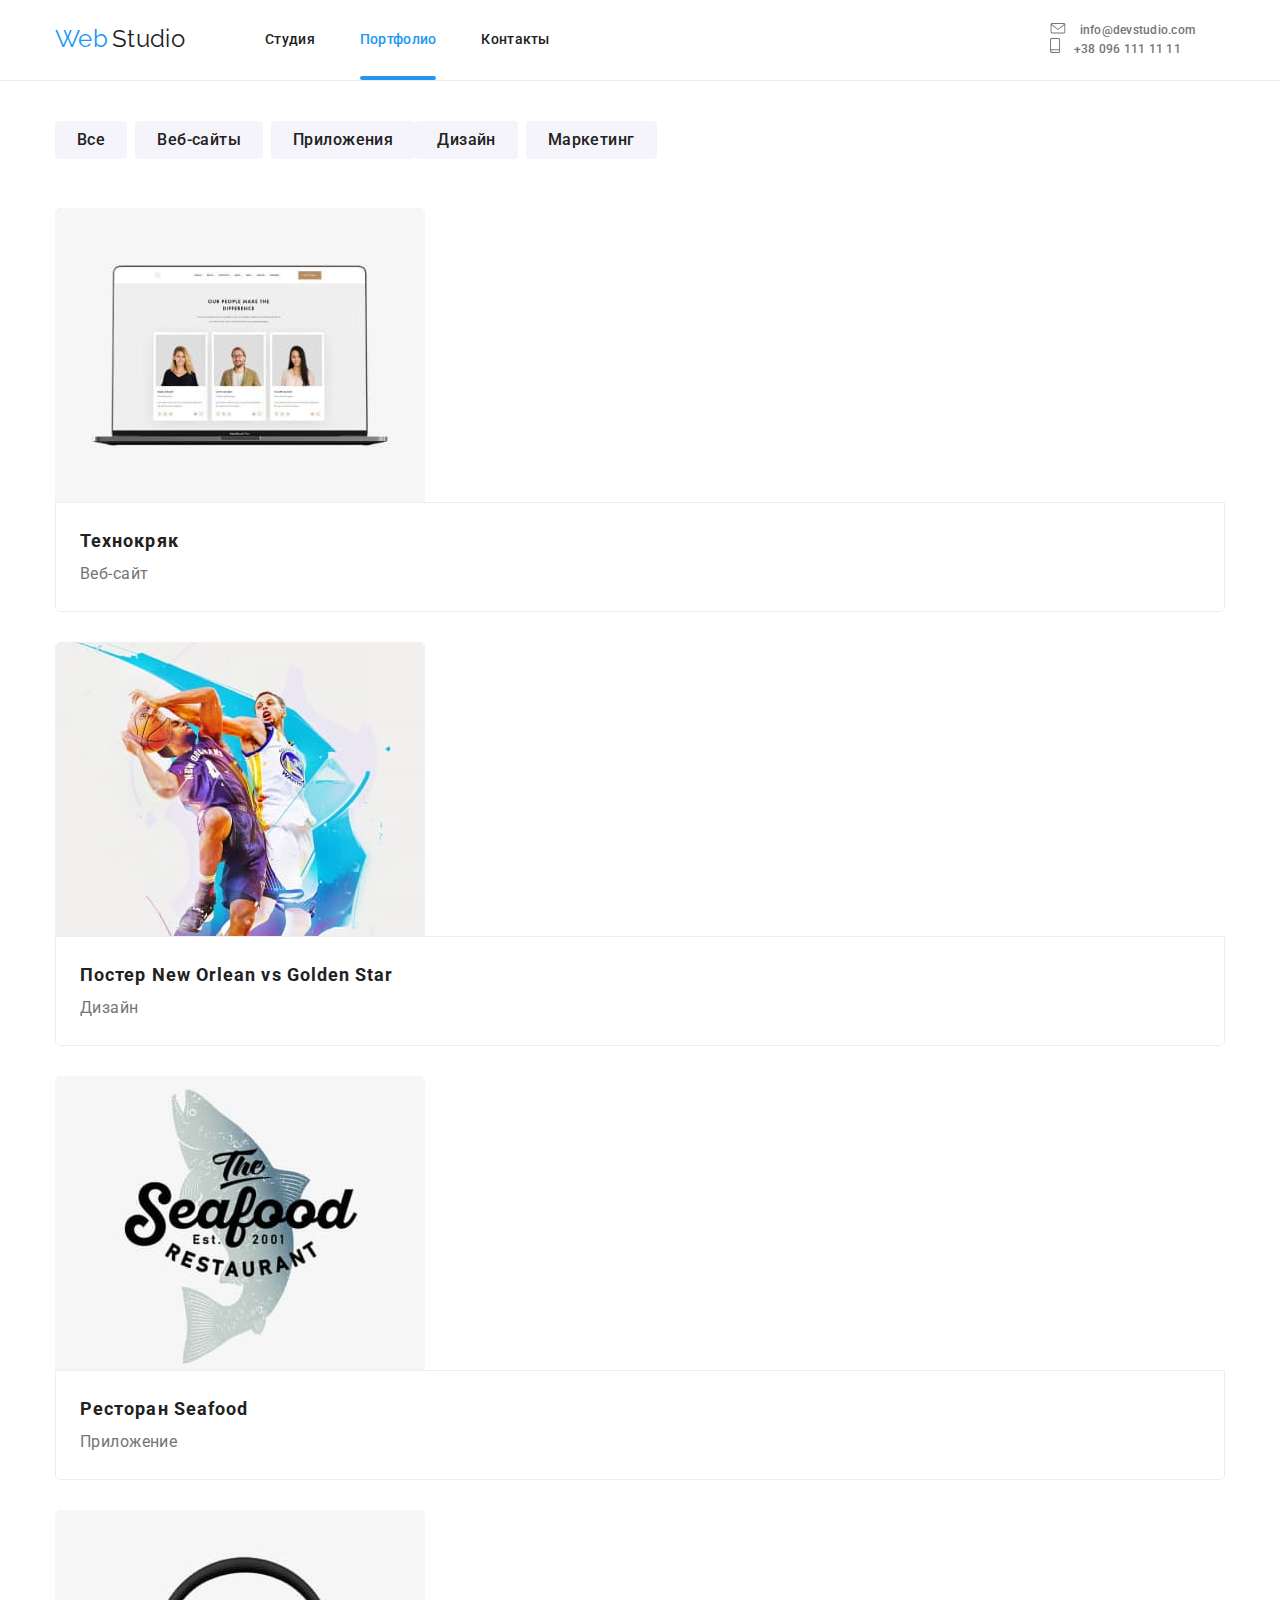
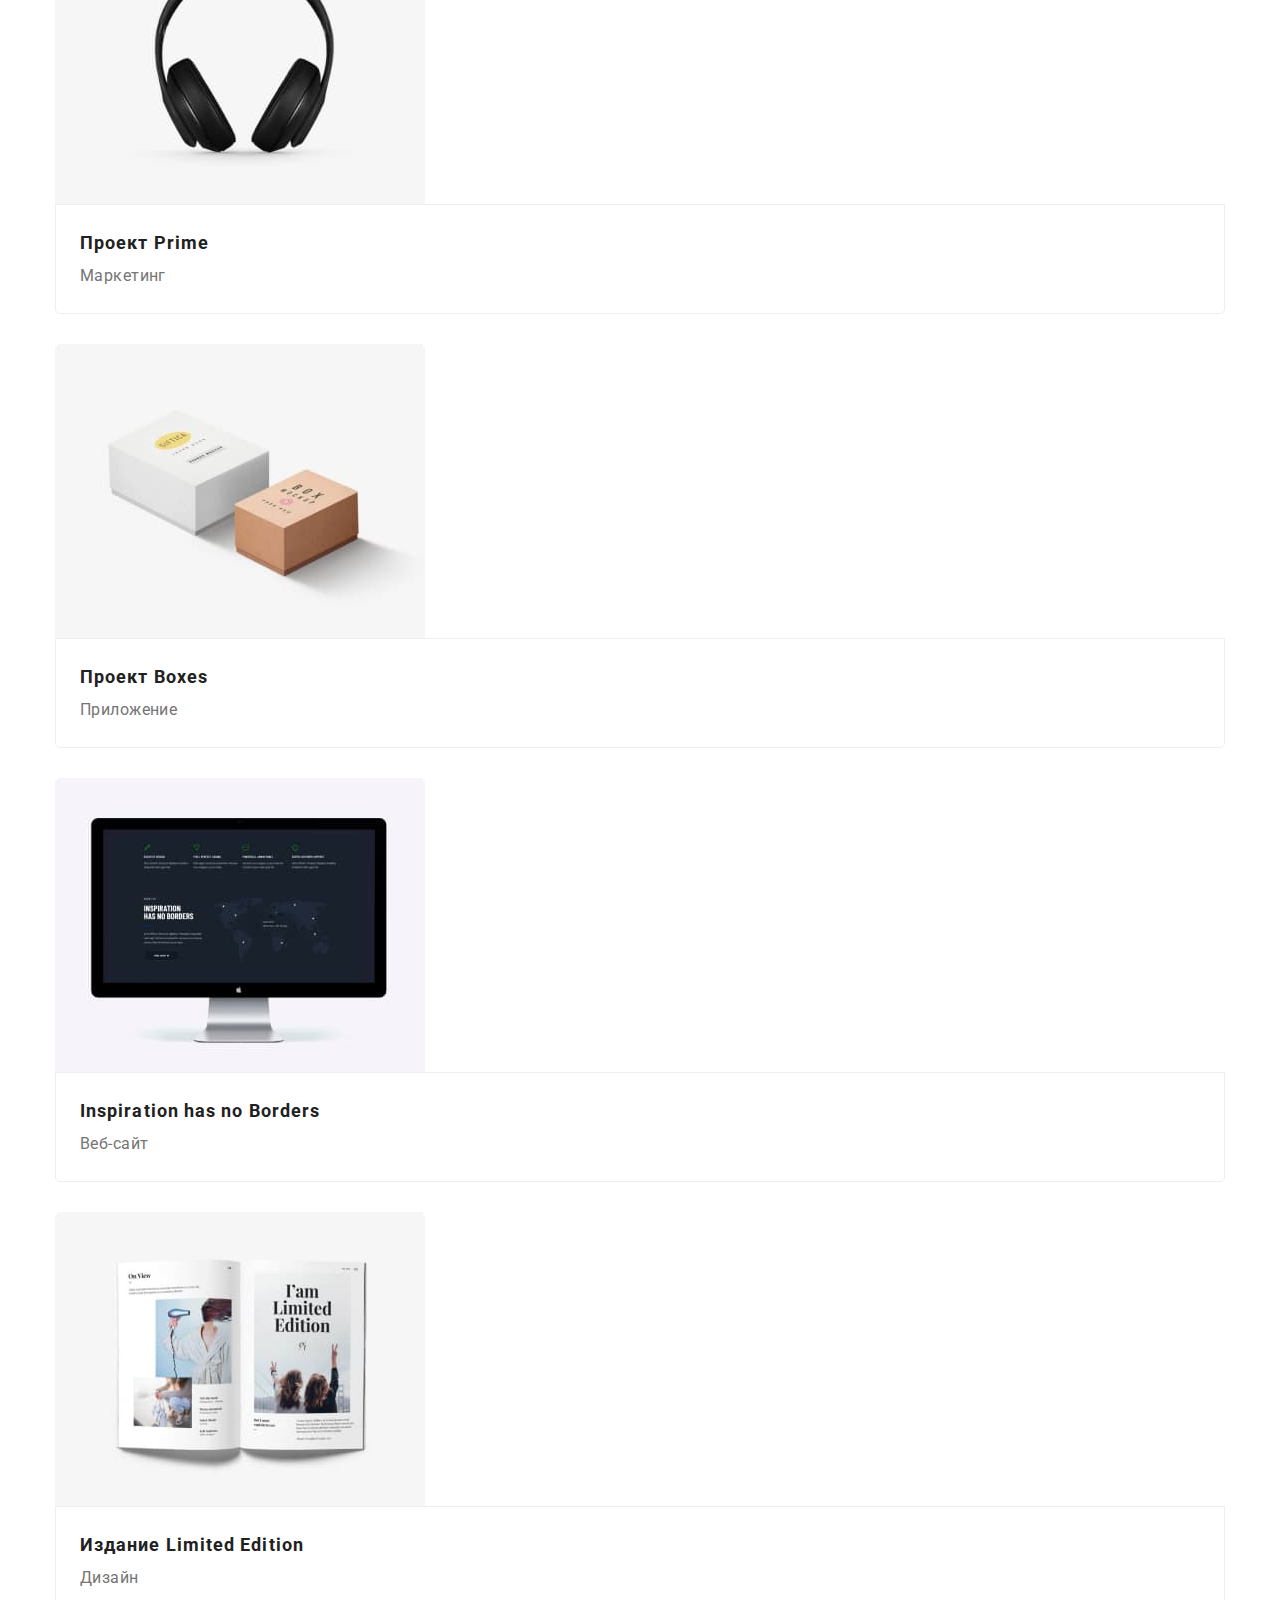
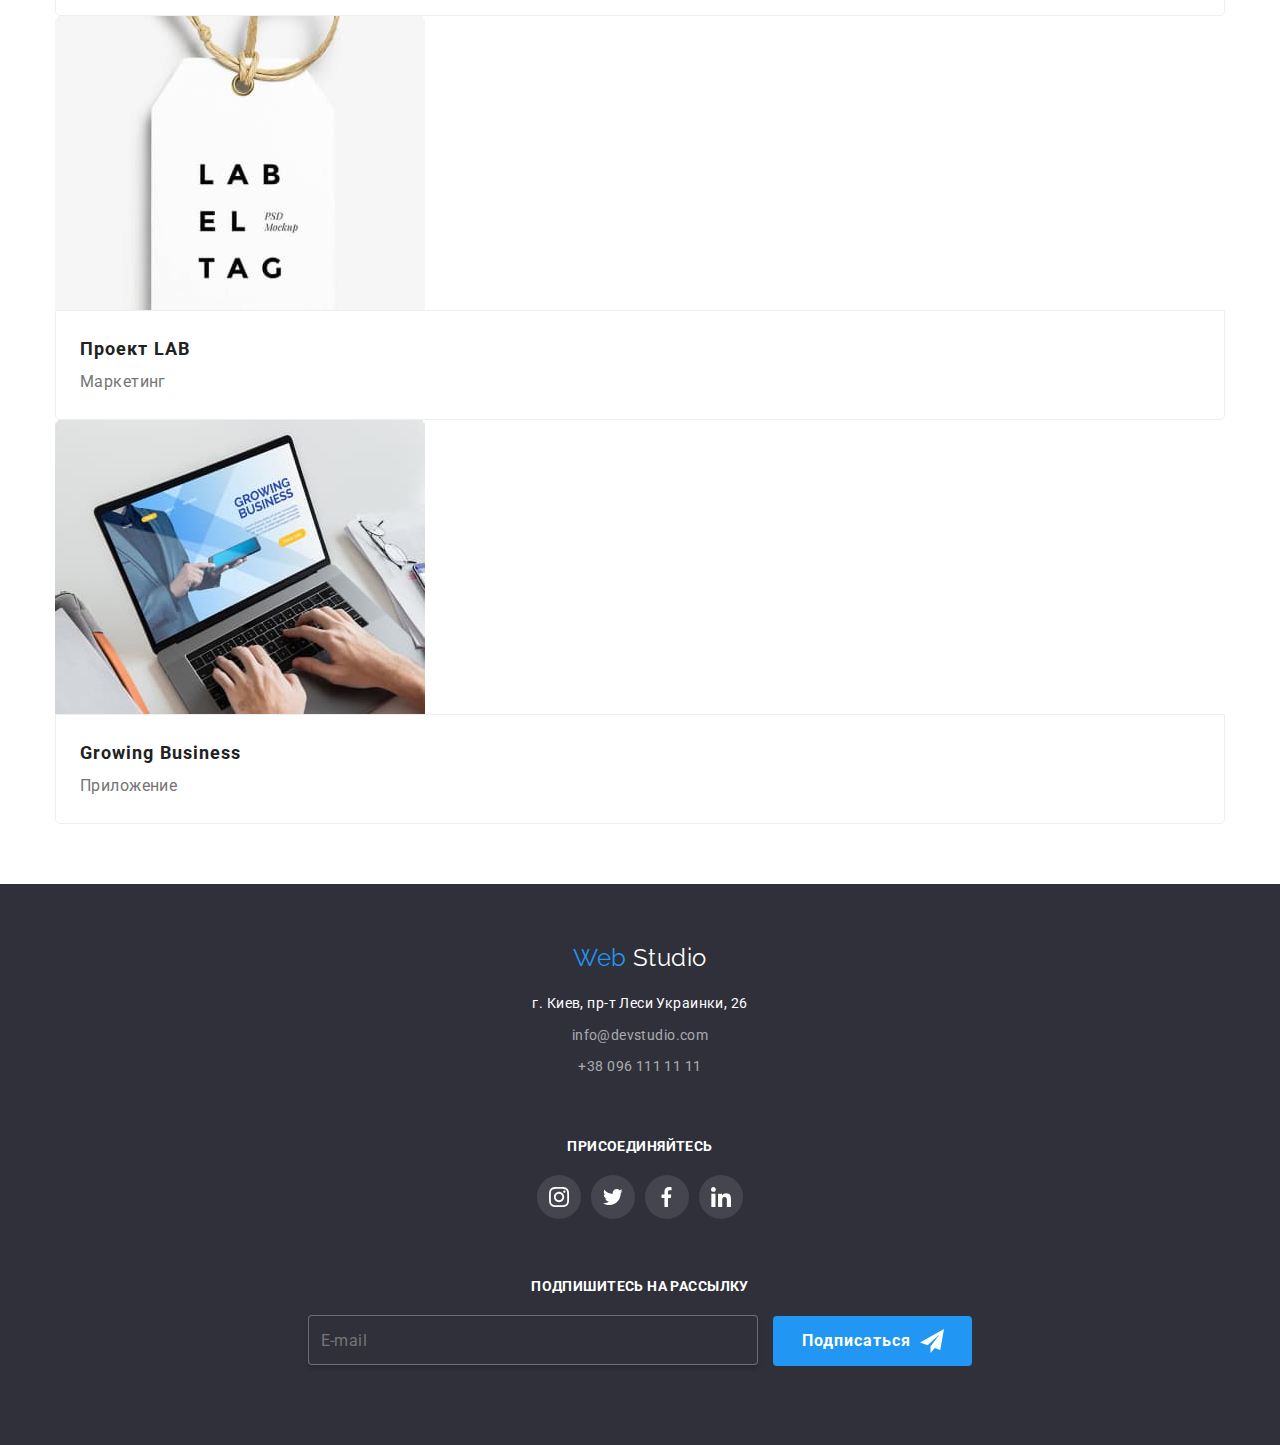
==== portfolio.html @ 990e8303 "стилізує mobile first" ====
<!DOCTYPE html>
<html lang="en">
  <head>
    <meta charset="UTF-8" />
    <meta name="viewport" content="width=device-width, initial-scale=1.0" />
    <title>portfolio</title>
    <link
      href="https://fonts.googleapis.com/css2?family=Raleway:wght@700&family=Roboto:wght@400;500;700;900&display=swap"
      rel="stylesheet"
    />
    <link
      rel="stylesheet"
      href="https://cdnjs.cloudflare.com/ajax/libs/modern-normalize/0.6.0/modern-normalize.min.css"
    />

    <link rel="stylesheet" href="./css/main.min.css" />
  </head>
  <body>
    <!-- шапка  -->
    <header>
      <div class="container header">
        <nav class="main-nav">
          <a href="./index.html" class="link">
            <span class="logo-web links">Web</span>&#160;<span
              class="logo-studio links"
              >Studio</span
            >
          </a>

          <ul class="nav">
            <li class="nav-item">
              <a href="./index.html" class="link">Студия</a>
            </li>
            <li class="nav-item">
              <a href="./portfolio.html" class="link current">Портфолио</a>
            </li>
            <li class="nav-item"><a href="" class="link">Контакты</a></li>
          </ul>
        </nav>

        <ul class="contacts">
          <li>
            <a href="mailto:info@devstudio.com" class="link mail">
              <svg class="icon" width="16" height="11">
                <use href="./img/sprite.svg#mail-icon"></use>
              </svg>
              info@devstudio.com
            </a>
          </li>
          <li>
            <a href="tell:380961111111" class="link tell">
              <svg class="icon" width="10" height="15">
                <use href="./img/sprite.svg#tell-icon"></use>
              </svg>
              +38 096 111 11 11
            </a>
          </li>
        </ul>
      </div>
    </header>
    <main>
      <section class="portfolio">
        <div class="container">
          <!-- ссылки на разделы -->

          <ul class="filter">
            <li class="filter-item"><button type="button">Все</button></li>
            <li class="filter-item">
              <button type="button">Веб-сайты</button>
            </li>
            <li class="filter-item">
              <button type="button">Приложения</button>
            </li>
            <li class="filter-item"><button type="button">Дизайн</button></li>
            <li class="filter-item">
              <button type="button">Маркетинг</button>
            </li>
          </ul>

          <!-- примеры работ по разделам -->

          <h1 class="visually-hidden">примеры</h1>
          <ul class="example">
            <li class="example-items">
              <a href="" class="link">
                <div class="img-box">
                  <img
                    src="./img/portfolio/technokrak.jpg"
                    alt="постер примера сайта"
                    width="370"
                  />
                  <div class="example-overlay">
                    <p class="example-text">
                      Технокряк это современная площадка распространения
                      коронавируса. Компании используют эту платформу для
                      цифрового шпионажа и атак на защищённые сервера
                      конкурентов.
                    </p>
                  </div>
                </div>

                <div class="card-content">
                  <h2 class="example-title">Технокряк</h2>
                  <p class="paragraf">Веб-сайт</p>
                </div>
              </a>
            </li>
            <li class="example-items">
              <a href="" class="link">
                <div class="img-box">
                  <img
                    src="./img/portfolio/n-orlean.jpg"
                    alt="постер примера дизайна"
                    width="370"
                  />
                  <div class="example-overlay">
                    <p class="example-text">
                      Технокряк это современная площадка распространения
                      коронавируса. Компании используют эту платформу для
                      цифрового шпионажа и атак на защищённые сервера
                      конкурентов.
                    </p>
                  </div>
                </div>
                <div class="card-content">
                  <h2 class="example-title">
                    Постер New Orlean vs Golden Star
                  </h2>
                  <p class="paragraf">Дизайн</p>
                </div>
              </a>
            </li>
            <li class="example-items">
              <a href="" class="link">
                <div class="img-box">
                  <img
                    src="./img/portfolio/seafood-restr.jpg"
                    alt="постер примера приложения"
                    width="370"
                  />
                  <div class="example-overlay">
                    <p class="example-text">
                      Технокряк это современная площадка распространения
                      коронавируса. Компании используют эту платформу для
                      цифрового шпионажа и атак на защищённые сервера
                      конкурентов.
                    </p>
                  </div>
                </div>
                <div class="card-content">
                  <h2 class="example-title">Ресторан Seafood</h2>
                  <p class="paragraf">Приложение</p>
                </div>
              </a>
            </li>
            <li class="example-items">
              <a href="" class="link">
                <div class="img-box">
                  <img
                    src="./img/portfolio/prime-proj.jpg"
                    alt="постер примера маркетинга"
                    width="370"
                  />
                  <div class="example-overlay">
                    <p class="example-text">
                      Технокряк это современная площадка распространения
                      коронавируса. Компании используют эту платформу для
                      цифрового шпионажа и атак на защищённые сервера
                      конкурентов.
                    </p>
                  </div>
                </div>
                <div class="card-content">
                  <h2 class="example-title">Проект Prime</h2>
                  <p class="paragraf">Маркетинг</p>
                </div>
              </a>
            </li>
            <li class="example-items">
              <a href="" class="link">
                <div class="img-box">
                  <img
                    src="./img/portfolio/boxes-proj.jpg"
                    alt="постер примера приложения"
                    width="370"
                  />
                  <div class="example-overlay">
                    <p class="example-text">
                      Технокряк это современная площадка распространения
                      коронавируса. Компании используют эту платформу для
                      цифрового шпионажа и атак на защищённые сервера
                      конкурентов.
                    </p>
                  </div>
                </div>
                <div class="card-content">
                  <h2 class="example-title">Проект Boxes</h2>
                  <p class="paragraf">Приложение</p>
                </div>
              </a>
            </li>
            <li class="example-items">
              <a href="" class="link">
                <div class="img-box">
                  <img
                    src="./img/portfolio/inspiration.jpg"
                    alt="постер примера веб-сайта"
                    width="370"
                  />
                  <div class="example-overlay">
                    <p class="example-text">
                      Технокряк это современная площадка распространения
                      коронавируса. Компании используют эту платформу для
                      цифрового шпионажа и атак на защищённые сервера
                      конкурентов.
                    </p>
                  </div>
                </div>
                <div class="card-content">
                  <h2 class="example-title">Inspiration has no Borders</h2>
                  <p class="paragraf">Веб-сайт</p>
                </div>
              </a>
            </li>
            <li class="example-items">
              <a href="" class="link">
                <div class="img-box">
                  <img
                    src="./img/portfolio/limited-edition.jpg"
                    alt="постер примера дизайна"
                    width="370"
                  />
                  <div class="example-overlay">
                    <p class="example-text">
                      Технокряк это современная площадка распространения
                      коронавируса. Компании используют эту платформу для
                      цифрового шпионажа и атак на защищённые сервера
                      конкурентов.
                    </p>
                  </div>
                </div>
                <div class="card-content">
                  <h2 class="example-title">Издание Limited Edition</h2>
                  <p class="paragraf">Дизайн</p>
                </div>
              </a>
            </li>
            <li class="example-items">
              <a href="" class="link">
                <div class="img-box">
                  <img
                    src="./img/portfolio/lab-proj.jpg"
                    alt="постер примера маркетинга"
                    width="370"
                  />
                  <div class="example-overlay">
                    <p class="example-text">
                      Технокряк это современная площадка распространения
                      коронавируса. Компании используют эту платформу для
                      цифрового шпионажа и атак на защищённые сервера
                      конкурентов.
                    </p>
                  </div>
                </div>
                <div class="card-content">
                  <h2 class="example-title">Проект LAB</h2>
                  <p class="paragraf">Маркетинг</p>
                </div>
              </a>
            </li>
            <li class="example-items">
              <a href="" class="link">
                <div class="img-box">
                  <img
                    src="./img/portfolio/growing-business.jpg"
                    alt="постер примера приложения"
                    width="370"
                  />
                  <div class="example-overlay">
                    <p class="example-text">
                      Технокряк это современная площадка распространения
                      коронавируса. Компании используют эту платформу для
                      цифрового шпионажа и атак на защищённые сервера
                      конкурентов.
                    </p>
                  </div>
                </div>
                <div class="card-content">
                  <h2 class="example-title">Growing Business</h2>
                  <p class="paragraf">Приложение</p>
                </div>
              </a>
            </li>
          </ul>
        </div>
      </section>
    </main>
    <footer>
      <div class="container">
        <div class="footer-box">
          <div class="footer-contacts">
            <a href="./index.html" class="logo-link">
              <span class="logo-web">Web</span>&#160;<span class="logo-studio"
                >Studio</span
              >
            </a>
            <ul>
              <li class="link-item">
                <a
                  href="https://www.google.com/maps/place/%D0%B1%D1%83%D0%BB.+%D0%9B%D0%B5%D1%81%D0%B8+%D0%A3%D0%BA%D1%80%D0%B0%D0%B8%D0%BD%D0%BA%D0%B8,+26,+%D0%9A%D0%B8%D0%B5%D0%B2,+02000/@50.4269938,30.539431,3a,90y,237.72h,97.14t/data=!3m6!1e1!3m4!1sD-pTT85VMTMNwB7MYqKkrQ!2e0!7i13312!8i6656!4m5!3m4!1s0x40d4cf0e033ecbe9:0x57a4dffefec77da0!8m2!3d50.4265807!4d30.5383858"
                  class="link"
                  >г. Киев, пр-т Леси Украинки, 26</a
                >
              </li>
              <li>
                <a href="mailto:info@devstudio.com" class="link"
                  >info@devstudio.com</a
                >
              </li>
              <li>
                <a href="tell:380961111111" class="link">+38 096 111 11 11</a>
              </li>
            </ul>
          </div>

          <div class="join">
            <b class="join-header">присоединяйтесь</b>
            <ul class="join-networks">
              <li>
                <a href="" aria-label="ссылка на instagram" class="link-socio">
                  <svg class="icon" width="20" height="20">
                    <use href="./img/sprite.svg#instagram-icon"></use>
                    <title>иконка инстаграм</title>
                  </svg>
                </a>
              </li>
              <li>
                <a href="" aria-label="ссылка на twitter" class="link-socio">
                  <svg class="icon" width="20" height="20">
                    <use href="./img/sprite.svg#twitter-icon"></use>
                    <title>иконка твиттер</title>
                  </svg>
                </a>
              </li>
              <li>
                <a href="" aria-label="ссылка на facebook" class="link-socio">
                  <svg class="icon" width="20" height="20">
                    <use href="./img/sprite.svg#facebook-icon"></use>
                    <title>иконка фейсбук</title>
                  </svg>
                </a>
              </li>
              <li>
                <a href="" aria-label="ссылка на linkedin" class="link-socio">
                  <svg class="icon" width="20" height="20">
                    <use href="./img/sprite.svg#linkedin-icon"></use>
                    <title>иконка линкедин</title>
                  </svg>
                </a>
              </li>
            </ul>
          </div>

          <div class="join-form">
            <b class="join-header">подпишитесь на рассылку</b>
            <form action="" name="user" method="POST">
              <input
                type="text"
                name=""
                placeholder="E-mail"
                class="mail-field"
              />
              <button class="submit">Подписаться</button>
            </form>
          </div>
        </div>
        <!-- <p class="copyright">2020 | Developed by GoIT Students</p> -->
      </div>
    </footer>
  </body>
</html>
---- css/main.min.css ----
html{-webkit-box-sizing:border-box;box-sizing:border-box}*,*::before,*::after{-webkit-box-sizing:inherit;box-sizing:inherit}ul{list-style:none;padding:0;margin:0}h1,h2,h3,h4,h5,h6{margin:0}p{margin:0}img{display:block}a{text-decoration:none}.visually-hidden{position:absolute;width:1px;height:1px;margin:-1px;border:0;padding:0;clip:rect(0 0 0 0);overflow:hidden}body{background-color:#fff;color:#757575;font-family:Roboto,sans-serif;letter-spacing:.03em;font-size:14px;line-height:1.7}.advantages,.activity,.team,.clients{padding-bottom:60px;padding-top:60px}.container{padding-left:15px;padding-right:15px;margin-left:auto;margin-right:auto}@media screen and (min-width: 480px){.container{width:480px}}@media screen and (min-width: 768px){.container{width:768px}}@media screen and (min-width: 1200px){.container{width:1200px}}@media screen and (min-width: 768px){.header{display:-webkit-box;display:-ms-flexbox;display:flex;-webkit-box-align:center;-ms-flex-align:center;align-items:center}}header{border-bottom:1px solid #ececec}header>.container{margin-bottom:0px;padding-top:0px;padding-bottom:0px}.section .section-titles{margin-bottom:30px;color:#212121;font-weight:700;font-size:28px;line-height:1.17;text-align:center}.section .activity-title{color:#fff;font-weight:700;font-size:14px;line-height:1.14;text-transform:uppercase;text-align:center}.advantages{border-bottom:1px solid #eee}.advantages .advantage-titles{margin-bottom:10px;color:#212121;font-weight:700;font-size:14px;line-height:1.14;text-transform:uppercase;text-align:center}footer{padding-top:60px;padding-bottom:60px;background-color:#2f303a}.link .links{font-family:Raleway,sans-serif;font-size:26px;line-height:1.2}@media screen and (min-width: 768px){.link .links{font-size:24px}}.logo-web{color:#2196f3}.logo-studio{color:#212121}.footer-contacts .logo-link{display:block;margin-bottom:20px;font-family:Raleway,sans-serif;font-size:24px;line-height:1.18}.footer-contacts .logo-studio{color:#fff}@media screen and (min-width: 768px){.main-nav{display:-webkit-box;display:-ms-flexbox;display:flex;-webkit-box-align:center;-ms-flex-align:center;align-items:center}}.main-nav .link{display:block}.main-nav>.link{margin-right:80px}.nav{font-weight:500;font-size:14px;line-height:1.14;letter-spacing:0.02em}@media screen and (min-width: 768px){.nav{display:-webkit-box;display:-ms-flexbox;display:flex}}.nav-item:not(:last-child){margin-right:45px}.nav .link{display:block;padding-top:32px;padding-bottom:32px;color:#212121;-webkit-transition:color 250ms cubic-bezier(0.4, 0, 0.2, 1);transition:color 250ms cubic-bezier(0.4, 0, 0.2, 1)}.nav .link:hover,.nav .link:focus{color:#2196f3}.nav .current{color:#2196f3;position:relative}.nav .current::after{content:'';display:inline-block;position:absolute;bottom:0;left:0;width:100%;height:4px;background-color:#2196f3;border-radius:2px}.nav .current.main::after{bottom:-1px}.contacts{margin-left:auto;font-weight:500;font-size:14px;line-height:1.14;letter-spacing:0.02em}.contacts>li:not(:last-child){margin-right:30px}@media screen and (min-width: 768px){.contacts{font-size:12px}}.contacts .link{color:#757575;-webkit-transition:color 250ms cubic-bezier(0.4, 0, 0.2, 1);transition:color 250ms cubic-bezier(0.4, 0, 0.2, 1)}.contacts .link:hover,.contacts .link:focus{color:#2196f3}.contacts .icon{margin-right:10px;fill:currentColor;-webkit-transition:fill 250ms cubic-bezier(0.4, 0, 0.2, 1);transition:fill 250ms cubic-bezier(0.4, 0, 0.2, 1)}.contacts .icon:hover,.contacts .icon:focus{fill:#2196f3}.hero{height:400px;max-width:1600px;margin-left:auto;margin-right:auto;background-color:rgba(47,48,58,0.8);background-image:-webkit-gradient(linear, left top, left bottom, from(rgba(47,48,58,0.8)), to(rgba(47,48,58,0.8))),url(../img/hero-img.jpg);background-image:linear-gradient(rgba(47,48,58,0.8), rgba(47,48,58,0.8)),url(../img/hero-img.jpg);background-position:center;text-align:center}.hero-box{padding:118px 60px}.hero-title{margin-top:0px;margin-bottom:30px;margin-left:auto;margin-right:auto;color:#fff;font-weight:900;font-size:26px;line-height:1.6;letter-spacing:0.06em;text-transform:uppercase}.hero-button{display:inline-block;border:none;border-radius:4px;padding:10px 32px;min-width:200px;color:#fff;background-color:#2196f3;text-decoration:none;-webkit-box-shadow:0px 4px 4px rgba(0,0,0,0.15);box-shadow:0px 4px 4px rgba(0,0,0,0.15);font-weight:700;font-size:16px;line-height:1.9;letter-spacing:0.06em}.hero-button:focus{outline:none}.backdrop{position:fixed;z-index:1;top:0;left:0;width:100%;height:100%;background-color:rgba(0,0,0,0.2)}.backdrop.is-hidden{opacity:0;pointer-events:none}.modal{position:absolute;top:50%;left:50%;-webkit-transform:translate(-50%, -50%);transform:translate(-50%, -50%);padding:40px;max-width:460px;min-height:609px;background-color:#fff;-webkit-box-shadow:0px 2px 1px rgba(0,0,0,0.2),0px 1px 1px rgba(0,0,0,0.14),0px 1px 3px rgba(0,0,0,0.12);box-shadow:0px 2px 1px rgba(0,0,0,0.2),0px 1px 1px rgba(0,0,0,0.14),0px 1px 3px rgba(0,0,0,0.12);border-radius:4px}.modal-title{display:inline-block;margin-bottom:30px;font-weight:700;font-size:20px;line-height:1.15;text-align:center;color:#212121}.modal-close-btn{position:absolute;top:8px;right:8px;width:30px;height:30px;border-radius:50%;background-position:center;border:none;background:#fff;-webkit-box-shadow:0px 2px 1px rgba(0,0,0,0.2),0px 1px 1px rgba(0,0,0,0.14),0px 1px 3px rgba(0,0,0,0.12);box-shadow:0px 2px 1px rgba(0,0,0,0.2),0px 1px 1px rgba(0,0,0,0.14),0px 1px 3px rgba(0,0,0,0.12)}.modal-close-btn:hover,.modal-close-btn:focus .close{fill:#2196f3;cursor:pointer}.modal-submit{display:inline-block;border:none;border-radius:4px;width:200px;padding:10px 28px 10px 29px;margin:0 auto;font-family:inherit;font-weight:700;font-size:16px;line-height:1.9;letter-spacing:0.06em;color:#fff;background-color:#2196f3}form{width:100%;height:100%}.form-field{position:relative;display:-webkit-box;display:-ms-flexbox;display:flex;-webkit-box-orient:vertical;-webkit-box-direction:normal;-ms-flex-direction:column;flex-direction:column;margin-bottom:28px}.form-field:last-child{margin-bottom:20px}.form-input{display:inline-block;border:none;border-radius:4px;width:370px;padding:12px 44px 12px 42px;border:1px solid rgba(33,33,33,0.2);-webkit-box-sizing:border-box;box-sizing:border-box}.form-input:focus{border:1px solid #2196f3}.input-textarea{padding:12px 44px 12px 16px;max-width:448px;min-height:120px;resize:none;border:1px solid rgba(33,33,33,0.2);outline:none}.fields-label{position:absolute;top:50%;left:42px;-webkit-transform:translateY(-50%);transform:translateY(-50%);font-weight:400;font-size:14px;line-height:1.14;letter-spacing:0.01em;color:#212121;-webkit-transition:all 250ms cubic-bezier(0.4, 0, 0.2, 1);transition:all 250ms cubic-bezier(0.4, 0, 0.2, 1)}.coment{left:16px;top:12px;-webkit-transform:translateY(0);transform:translateY(0)}.form-input:focus+.fields-label,.form-input:not(:placeholder-shown)+.fields-label{color:#2196f3;font-size:12px;-webkit-transform:translate(-39px, -37px);transform:translate(-39px, -37px)}.input-textarea:focus+.fields-label{color:#2196f3;-webkit-transform:translate(-12px, -28px);transform:translate(-12px, -28px)}.form-input:focus ~ .icon-form{fill:#2196f3}.icon-form{position:absolute;top:50%;left:19px;-webkit-transform:translateY(-50%);transform:translateY(-50%);fill:#212121;-webkit-transition:fill 250ms cubic-bezier(0.4, 0, 0.2, 1);transition:fill 250ms cubic-bezier(0.4, 0, 0.2, 1)}.checkbox{-webkit-appearance:none;-moz-appearance:none;appearance:none;position:absolute}.checkbox-field{margin-bottom:30px}.checkbox-label{display:-webkit-box;display:-ms-flexbox;display:flex;-webkit-box-align:center;-ms-flex-align:center;align-items:center;-webkit-box-pack:center;-ms-flex-pack:center;justify-content:center}.checkbox-icon{display:inline-block;width:15px;height:15px;margin-right:8px;border:1px solid #212121;border-radius:2px}.checkbox-text{font-weight:normal;font-size:12px;line-height:1.7;letter-spacing:0.03em;color:#757575}.checkbox:checked+.checkbox-icon{background-color:#2196f3;background-image:url(../img/icon-check.svg);background-size:contain;background-origin:border-box;border-color:transparent}.checkbox-link{position:relative;color:#2196f3}.checkbox-link>input{width:100%}.checkbox-link::before{content:'';position:absolute;bottom:1px;display:inline-block;width:100%;height:1px;background-color:#2196f3}@media screen and (min-width: 768px){.advantages-list>li{width:calc((100% - 60px) / 2);margin:15px}}@media screen and (min-width: 1200px){.advantages-list>li{-ms-flex-preferred-size:33.333%;flex-basis:33.333%}}@media screen and (max-width: 767px){.advantages-list>li:not(:last-child){margin-bottom:30px}}@media screen and (min-width: 768px){.advantages-list{display:-webkit-box;display:-ms-flexbox;display:flex;-ms-flex-wrap:wrap;flex-wrap:wrap;margin:-15px}}.advantages-list-item:nth-child(1)::before,.advantages-list-item:nth-child(2)::before,.advantages-list-item:nth-child(3)::before,.advantages-list-item:nth-child(4)::before{content:'';display:block;margin-bottom:30px;height:120px;background-size:70px 70px;background-repeat:no-repeat;background-color:#f5f4fa;background-position:center}.advantages-list-item:nth-child(1)::before{background-image:url(../img/details.svg)}.advantages-list-item:nth-child(2)::before{background-image:url(../img/punctuality.svg)}.advantages-list-item:nth-child(3)::before{background-image:url(../img/planning.svg)}.advantages-list-item:nth-child(4)::before{background-image:url(../img/modern-tech.svg)}@media screen and (max-width: 1200px){.activity{display:none}}.activity-list>li{position:relative;width:calc((100% - 2 * 30px) / 3)}.activity-list>li:not(:last-child){margin-right:30px}.activity-list{display:-webkit-box;display:-ms-flexbox;display:flex}.activity-list .link{display:block;padding-top:27px;padding-bottom:27px;position:absolute;bottom:0;right:0;left:0;background-color:rgba(47,48,58,0.8)}.team{background-color:#f5f4fa}@media screen and (min-width: 768px){.team-list{display:-webkit-box;display:-ms-flexbox;display:flex;-ms-flex-wrap:wrap;flex-wrap:wrap;margin:-15px}}@media screen and (min-width: 1200px){.team-list{-webkit-box-orient:horizontal;-webkit-box-direction:normal;-ms-flex-direction:row;flex-direction:row}}.team-list>li{padding-bottom:24px;border-radius:4px;-webkit-box-shadow:0px 2px 1px rgba(0,0,0,0.2),0px 1px 1px rgba(0,0,0,0.14),0px 1px 3px rgba(0,0,0,0.12);box-shadow:0px 2px 1px rgba(0,0,0,0.2),0px 1px 1px rgba(0,0,0,0.14),0px 1px 3px rgba(0,0,0,0.12);background-color:#fff}@media screen and (min-width: 768px){.team-list>li{width:calc((100% - 60px) / 2);margin:15px}}@media screen and (max-width: 767px){.team-list>li:not(:last-child){margin-bottom:30px}}.team-list img{margin-bottom:30px;border-radius:4px 4px 0px 0px}.team-members{color:#212121;font-weight:500;font-size:16px;line-height:1.2;margin-bottom:10px;text-align:center}.profession{font-weight:400;font-size:16px;line-height:1.2;margin-bottom:16px;text-align:center}.team-pages{display:-webkit-box;display:-ms-flexbox;display:flex;-webkit-box-pack:center;-ms-flex-pack:center;justify-content:center}.team-pages>li+li{margin-left:11px}.link-socio{display:block;padding:12px;width:44px;height:44px;border-radius:50%;background-color:rgba(255,255,255,0.1);fill:#afb1b8;-webkit-transition-property:background-color, fill;transition-property:background-color, fill;-webkit-transition-duration:250ms;transition-duration:250ms;-webkit-transition-timing-function:cubic-bezier(0.4, 0, 0.2, 1);transition-timing-function:cubic-bezier(0.4, 0, 0.2, 1)}.link-socio:hover,.link-socio:focus{background-color:#2196f3;fill:#fff}.clients-list{display:-webkit-box;display:-ms-flexbox;display:flex;-ms-flex-wrap:wrap;flex-wrap:wrap}@media screen and (max-width: 767px){.clients-list{-webkit-box-pack:justify;-ms-flex-pack:justify;justify-content:space-between}}@media screen and (min-width: 768px){.clients-list{-ms-flex-wrap:wrap;flex-wrap:wrap;margin:-15px}}.clients-list>li{width:calc((100% - 30px) / 2)}@media screen and (min-width: 768px){.clients-list>li{width:calc((100% - 90px) / 3);margin:15px}}@media screen and (max-width: 767px){.clients-list>li{margin-bottom:30px}}@media screen and (max-width: 767px){.clients-list>li:nth-last-child(-n+2){margin-bottom:0}}.link-client{display:-webkit-box;display:-ms-flexbox;display:flex;-webkit-box-align:center;-ms-flex-align:center;align-items:center;-webkit-box-pack:center;-ms-flex-pack:center;justify-content:center;height:90px;fill:#afb1b8;border:1px solid #afb1b8;border-radius:4px;-webkit-transition-property:border, fill;transition-property:border, fill;-webkit-transition-duration:250ms;transition-duration:250ms;-webkit-transition-timing-function:cubic-bezier(0.4, 0, 0.2, 1);transition-timing-function:cubic-bezier(0.4, 0, 0.2, 1)}.link-client:hover,.link-client:focus{border:1px solid #2196f3;fill:#2196f3}.footer-contacts{margin-bottom:60px;text-align:center}.footer-contacts>ul>li{margin-bottom:8px}.footer-contacts .link{color:rgba(255,255,255,0.6);font-weight:400}.link-item .link{color:#fff}.join-networks{display:-webkit-box;display:-ms-flexbox;display:flex;-webkit-box-pack:center;-ms-flex-pack:center;justify-content:center}.join-networks>li+li{margin-left:10px}.join-networks .icon{fill:#fff}.join{margin-bottom:60px;text-align:center}.join-header{display:block;margin-bottom:20px;color:#fff;font-weight:700;font-size:14px;line-height:1.14;text-transform:uppercase}.join-form{text-align:center}.submit{display:-webkit-inline-box;display:-ms-inline-flexbox;display:inline-flex;border:none;border-radius:4px;padding:10px 28px 10px 29px;-webkit-box-align:center;-ms-flex-align:center;align-items:center;font-family:inherit;font-weight:700;font-size:16px;line-height:1.9;letter-spacing:0.06em;color:#fff;background-color:#2196f3}.submit::after{content:'';margin-left:10px;width:24px;height:24px;background-image:url(../img/send.svg)}.mail-field{margin-bottom:20px;-webkit-box-sizing:border-box;box-sizing:border-box;margin-right:12px;padding:18px 12px;font-size:16px;line-height:1.9;letter-spacing:0.03em;min-width:450px;height:50px;background-color:#2f303a;border:1px solid rgba(255,255,255,0.3);-webkit-box-shadow:0px 4px 4px rgba(0,0,0,0.15);box-shadow:0px 4px 4px rgba(0,0,0,0.15);border-radius:4px;color:rgba(255,255,255,0.3)}.filter button{display:inline-block;border:none;border-radius:4px;padding:6px 22px;color:#212121;background-color:#f5f4fa;font-family:inherit;font-weight:500;font-size:16px;line-height:1.6;letter-spacing:inherit;cursor:pointer;-webkit-transition-property:color, background-color, -webkit-box-shadow;transition-property:color, background-color, -webkit-box-shadow;transition-property:color, background-color, box-shadow;transition-property:color, background-color, box-shadow, -webkit-box-shadow;-webkit-transition-duration:250ms;transition-duration:250ms;-webkit-transition-timing-function:cubic-bezier(0.4, 0, 0.2, 1);transition-timing-function:cubic-bezier(0.4, 0, 0.2, 1)}.filter button:hover,.filter button:focus{color:#fff;background-color:#2196f3;-webkit-box-shadow:0px 2px 2px rgba(0,0,0,0.12),0px 1px 2px rgba(0,0,0,0.08),0px 3px 1px rgba(0,0,0,0.1);box-shadow:0px 2px 2px rgba(0,0,0,0.12),0px 1px 2px rgba(0,0,0,0.08),0px 3px 1px rgba(0,0,0,0.1)}.filter{display:-webkit-box;display:-ms-flexbox;display:flex;-ms-flex-wrap:wrap;flex-wrap:wrap;margin-bottom:34px}.filter-item+li{margin-left:8px}.filter-item:nth-child(4){margin-left:0}.filter-item{margin-bottom:15px}.filter-item:nth-last-child(-n+2){margin-bottom:0}.portfolio{padding-top:40px;padding-bottom:60px}.card-content{padding:20px 24px;height:110px;border:1px solid #eee;border-bottom-right-radius:5px;border-bottom-left-radius:5px}.example .example-title{color:#212121;font-weight:700;font-size:18px;line-height:2;letter-spacing:0.06em}.example .paragraf{color:#757575;font-weight:400;font-size:16px;line-height:1.9}.example .example-items{margin-bottom:30px;height:404px;border-radius:5px 5px 0px 0px;overflow:hidden;-webkit-transition-property:opasity, -webkit-box-shadow, -webkit-transform;transition-property:opasity, -webkit-box-shadow, -webkit-transform;transition-property:box-shadow, opasity, transform;transition-property:box-shadow, opasity, transform, -webkit-box-shadow, -webkit-transform;-webkit-transition-duration:250ms;transition-duration:250ms;-webkit-transition-timing-function:cubic-bezier(0.4, 0, 0.2, 1);transition-timing-function:cubic-bezier(0.4, 0, 0.2, 1)}.example .example-items:nth-child(3n){margin-right:0px}.example .example-items:nth-last-child(-n+3){margin-bottom:0px}.img-box{position:relative;overflow:hidden}.img-box .example-overlay{position:absolute;top:0;width:100%;height:100%;background-color:rgba(33,150,243,0.9);-webkit-transform:translateY(100%);transform:translateY(100%);opacity:0;-webkit-transition:opacity 250ms cubic-bezier(0.4, 0, 0.2, 1),-webkit-transform 250ms cubic-bezier(0.4, 0, 0.2, 1);transition:opacity 250ms cubic-bezier(0.4, 0, 0.2, 1),-webkit-transform 250ms cubic-bezier(0.4, 0, 0.2, 1);transition:transform 250ms cubic-bezier(0.4, 0, 0.2, 1),opacity 250ms cubic-bezier(0.4, 0, 0.2, 1);transition:transform 250ms cubic-bezier(0.4, 0, 0.2, 1),opacity 250ms cubic-bezier(0.4, 0, 0.2, 1),-webkit-transform 250ms cubic-bezier(0.4, 0, 0.2, 1)}.example-text{position:absolute;top:0;height:100%;padding:63px 24px;color:#fff;font-weight:400;font-size:18px;line-height:1.55;opacity:0;-webkit-transition-property:tramsform, opasity;transition-property:tramsform, opasity;-webkit-transition-duration:250ms;transition-duration:250ms;-webkit-transition-timing-function:cubic-bezier(0.4, 0, 0.2, 1);transition-timing-function:cubic-bezier(0.4, 0, 0.2, 1)}.example-items:hover,.example-items:focus,.example-items .link:hover,.example-items .link:focus,.example-items:hover .example-text,.example-items:focus .example-text,.example-items:hover .example-overlay,.example-items:focus .example-overlay{-webkit-box-shadow:1px 4px 6px rgba(0,0,0,0.16),0px 4px 4px rgba(0,0,0,0.06),0px 1px 1px rgba(0,0,0,0.12);box-shadow:1px 4px 6px rgba(0,0,0,0.16),0px 4px 4px rgba(0,0,0,0.06),0px 1px 1px rgba(0,0,0,0.12);-webkit-transform:translateY(0);transform:translateY(0);opacity:1}
/*# sourceMappingURL=main.min.css.map */
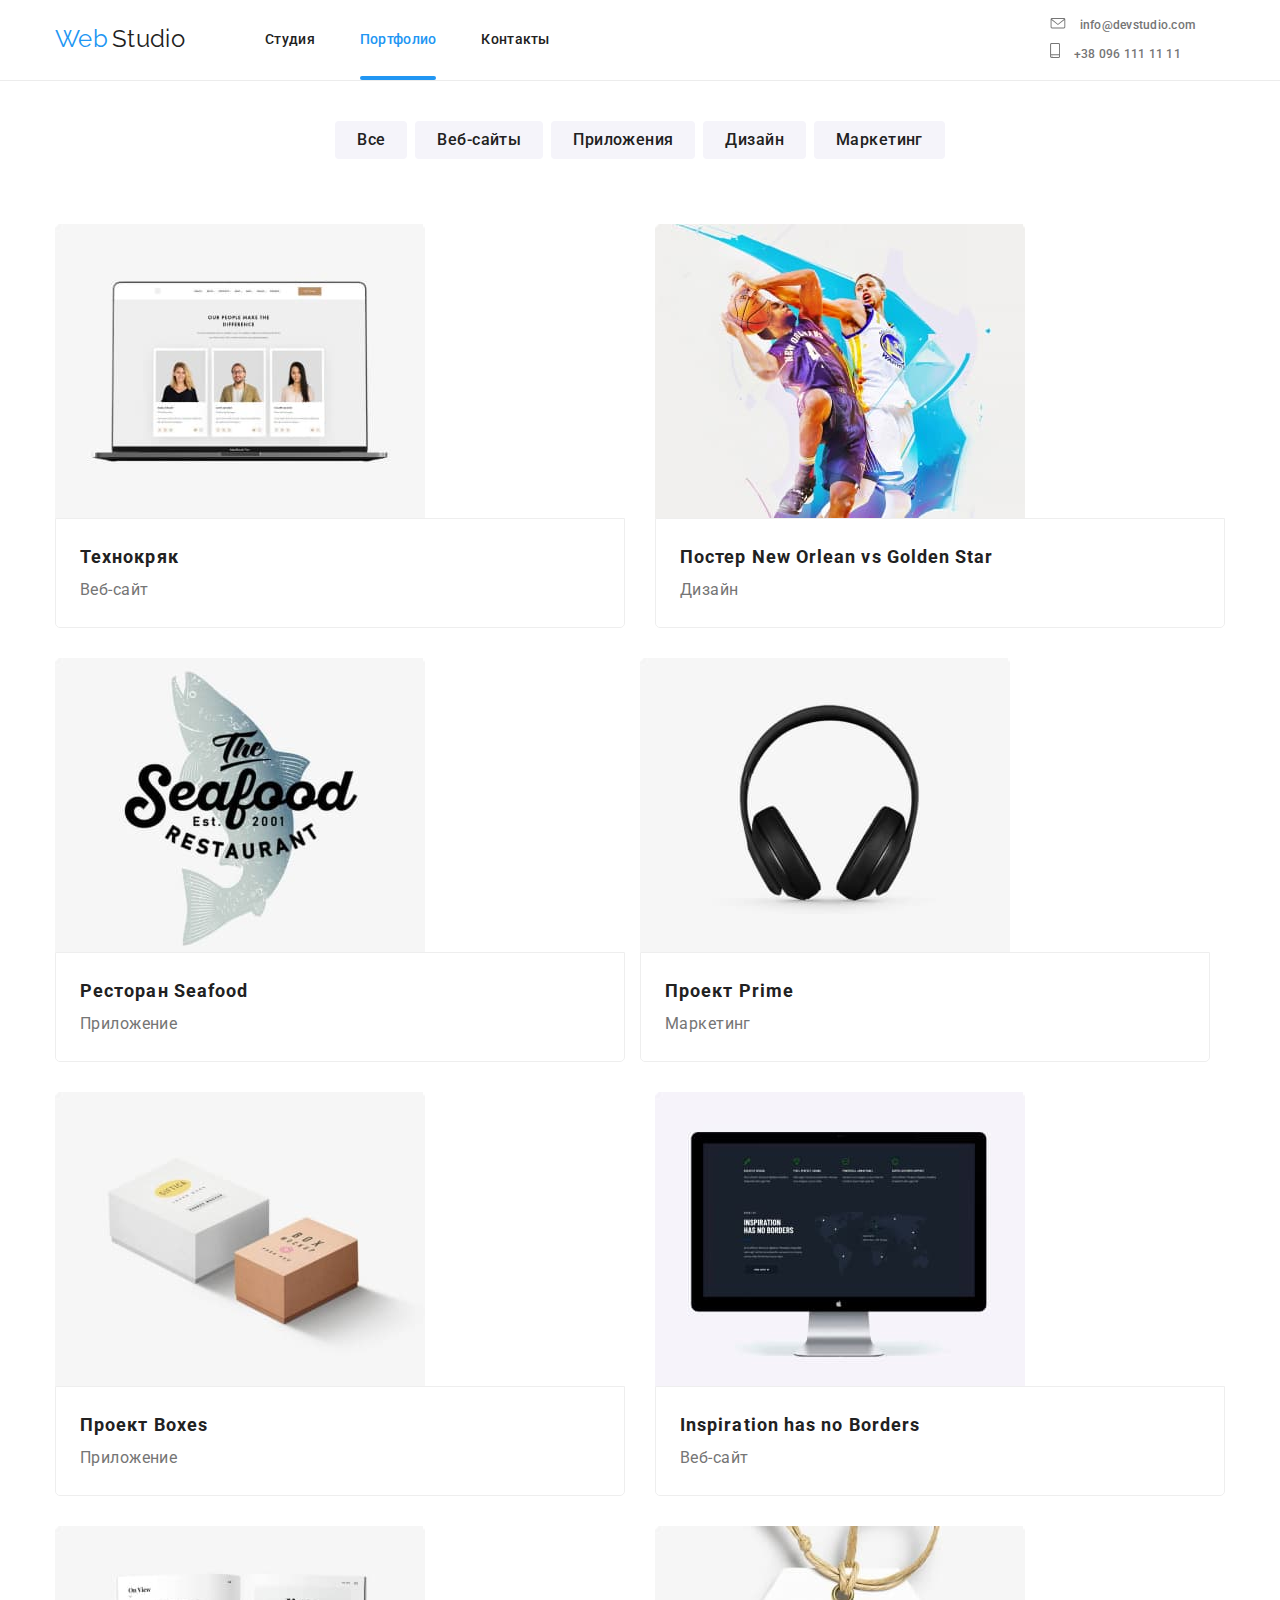
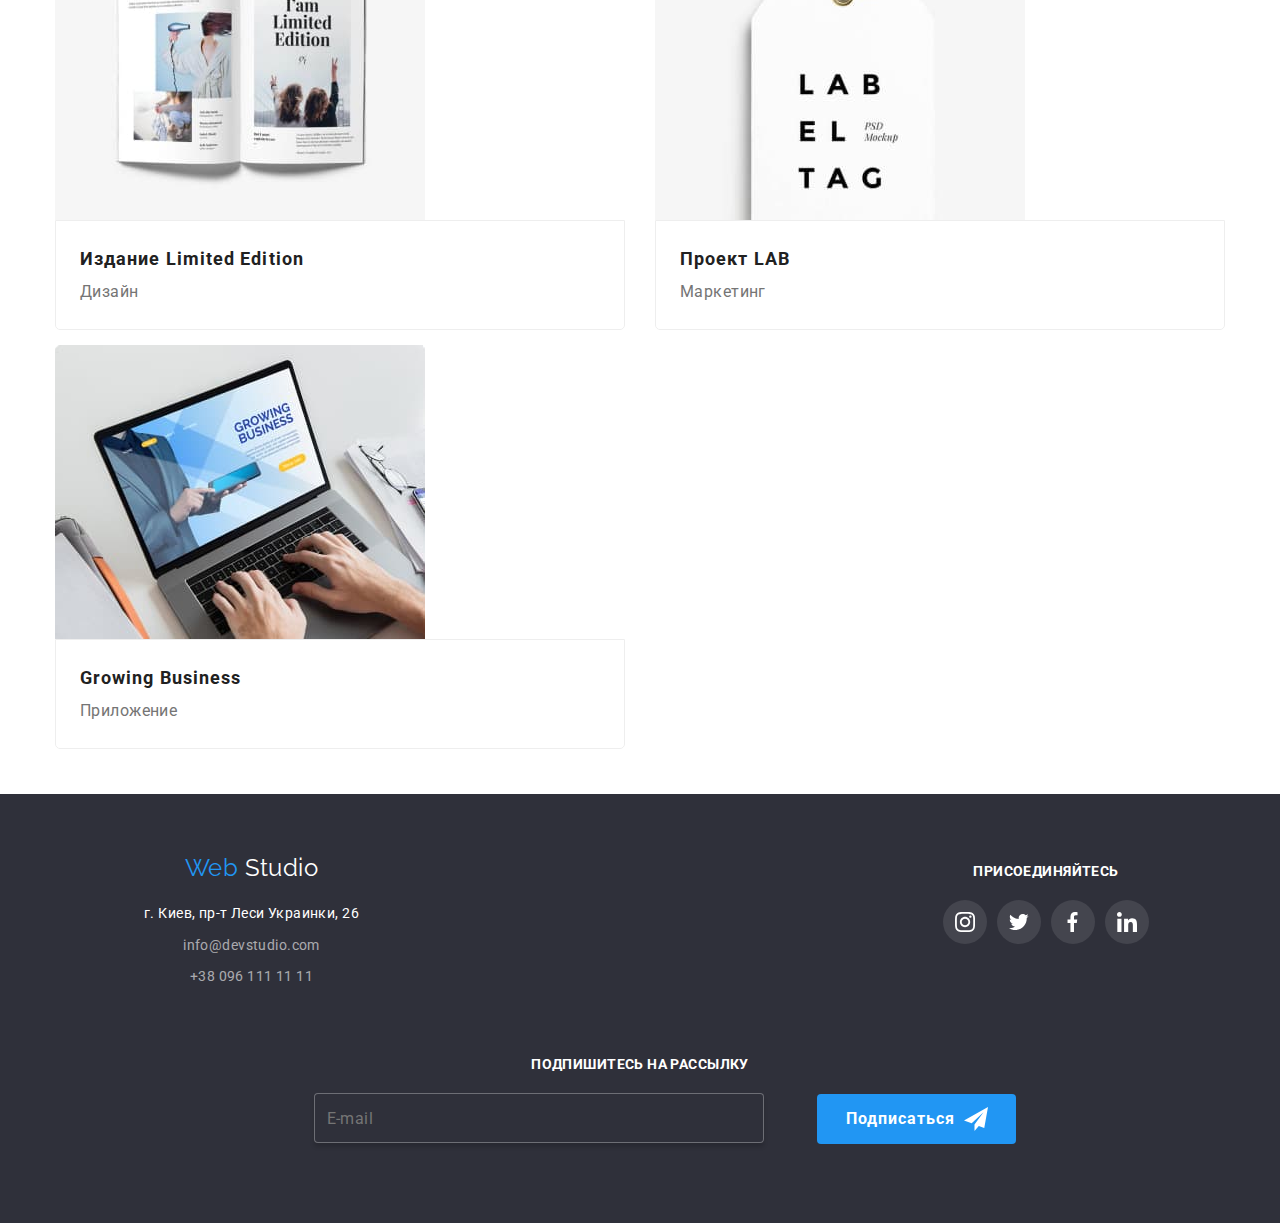
==== commit 4adfcaa8: "формує планшетну версію" ====
--- a/portfolio.html
+++ b/portfolio.html
@@ -360,19 +360,18 @@
               </li>
             </ul>
           </div>
-
-          <div class="join-form">
-            <b class="join-header">подпишитесь на рассылку</b>
-            <form action="" name="user" method="POST">
-              <input
-                type="text"
-                name=""
-                placeholder="E-mail"
-                class="mail-field"
-              />
-              <button class="submit">Подписаться</button>
-            </form>
-          </div>
+        </div>
+        <div class="join-form">
+          <b class="join-header">подпишитесь на рассылку</b>
+          <form>
+            <input
+              type="text"
+              name="mail"
+              placeholder="E-mail"
+              class="mail-field"
+            />
+            <button class="submit">Подписаться</button>
+          </form>
         </div>
         <!-- <p class="copyright">2020 | Developed by GoIT Students</p> -->
       </div>
--- a/css/main.min.css
+++ b/css/main.min.css
@@ -1,2 +1,2 @@
-html{-webkit-box-sizing:border-box;box-sizing:border-box}*,*::before,*::after{-webkit-box-sizing:inherit;box-sizing:inherit}ul{list-style:none;padding:0;margin:0}h1,h2,h3,h4,h5,h6{margin:0}p{margin:0}img{display:block}a{text-decoration:none}.visually-hidden{position:absolute;width:1px;height:1px;margin:-1px;border:0;padding:0;clip:rect(0 0 0 0);overflow:hidden}body{background-color:#fff;color:#757575;font-family:Roboto,sans-serif;letter-spacing:.03em;font-size:14px;line-height:1.7}.advantages,.activity,.team,.clients{padding-bottom:60px;padding-top:60px}.container{padding-left:15px;padding-right:15px;margin-left:auto;margin-right:auto}@media screen and (min-width: 480px){.container{width:480px}}@media screen and (min-width: 768px){.container{width:768px}}@media screen and (min-width: 1200px){.container{width:1200px}}@media screen and (min-width: 768px){.header{display:-webkit-box;display:-ms-flexbox;display:flex;-webkit-box-align:center;-ms-flex-align:center;align-items:center}}header{border-bottom:1px solid #ececec}header>.container{margin-bottom:0px;padding-top:0px;padding-bottom:0px}.section .section-titles{margin-bottom:30px;color:#212121;font-weight:700;font-size:28px;line-height:1.17;text-align:center}.section .activity-title{color:#fff;font-weight:700;font-size:14px;line-height:1.14;text-transform:uppercase;text-align:center}.advantages{border-bottom:1px solid #eee}.advantages .advantage-titles{margin-bottom:10px;color:#212121;font-weight:700;font-size:14px;line-height:1.14;text-transform:uppercase;text-align:center}footer{padding-top:60px;padding-bottom:60px;background-color:#2f303a}.link .links{font-family:Raleway,sans-serif;font-size:26px;line-height:1.2}@media screen and (min-width: 768px){.link .links{font-size:24px}}.logo-web{color:#2196f3}.logo-studio{color:#212121}.footer-contacts .logo-link{display:block;margin-bottom:20px;font-family:Raleway,sans-serif;font-size:24px;line-height:1.18}.footer-contacts .logo-studio{color:#fff}@media screen and (min-width: 768px){.main-nav{display:-webkit-box;display:-ms-flexbox;display:flex;-webkit-box-align:center;-ms-flex-align:center;align-items:center}}.main-nav .link{display:block}.main-nav>.link{margin-right:80px}.nav{font-weight:500;font-size:14px;line-height:1.14;letter-spacing:0.02em}@media screen and (min-width: 768px){.nav{display:-webkit-box;display:-ms-flexbox;display:flex}}.nav-item:not(:last-child){margin-right:45px}.nav .link{display:block;padding-top:32px;padding-bottom:32px;color:#212121;-webkit-transition:color 250ms cubic-bezier(0.4, 0, 0.2, 1);transition:color 250ms cubic-bezier(0.4, 0, 0.2, 1)}.nav .link:hover,.nav .link:focus{color:#2196f3}.nav .current{color:#2196f3;position:relative}.nav .current::after{content:'';display:inline-block;position:absolute;bottom:0;left:0;width:100%;height:4px;background-color:#2196f3;border-radius:2px}.nav .current.main::after{bottom:-1px}.contacts{margin-left:auto;font-weight:500;font-size:14px;line-height:1.14;letter-spacing:0.02em}.contacts>li:not(:last-child){margin-right:30px}@media screen and (min-width: 768px){.contacts{font-size:12px}}.contacts .link{color:#757575;-webkit-transition:color 250ms cubic-bezier(0.4, 0, 0.2, 1);transition:color 250ms cubic-bezier(0.4, 0, 0.2, 1)}.contacts .link:hover,.contacts .link:focus{color:#2196f3}.contacts .icon{margin-right:10px;fill:currentColor;-webkit-transition:fill 250ms cubic-bezier(0.4, 0, 0.2, 1);transition:fill 250ms cubic-bezier(0.4, 0, 0.2, 1)}.contacts .icon:hover,.contacts .icon:focus{fill:#2196f3}.hero{height:400px;max-width:1600px;margin-left:auto;margin-right:auto;background-color:rgba(47,48,58,0.8);background-image:-webkit-gradient(linear, left top, left bottom, from(rgba(47,48,58,0.8)), to(rgba(47,48,58,0.8))),url(../img/hero-img.jpg);background-image:linear-gradient(rgba(47,48,58,0.8), rgba(47,48,58,0.8)),url(../img/hero-img.jpg);background-position:center;text-align:center}.hero-box{padding:118px 60px}.hero-title{margin-top:0px;margin-bottom:30px;margin-left:auto;margin-right:auto;color:#fff;font-weight:900;font-size:26px;line-height:1.6;letter-spacing:0.06em;text-transform:uppercase}.hero-button{display:inline-block;border:none;border-radius:4px;padding:10px 32px;min-width:200px;color:#fff;background-color:#2196f3;text-decoration:none;-webkit-box-shadow:0px 4px 4px rgba(0,0,0,0.15);box-shadow:0px 4px 4px rgba(0,0,0,0.15);font-weight:700;font-size:16px;line-height:1.9;letter-spacing:0.06em}.hero-button:focus{outline:none}.backdrop{position:fixed;z-index:1;top:0;left:0;width:100%;height:100%;background-color:rgba(0,0,0,0.2)}.backdrop.is-hidden{opacity:0;pointer-events:none}.modal{position:absolute;top:50%;left:50%;-webkit-transform:translate(-50%, -50%);transform:translate(-50%, -50%);padding:40px;max-width:460px;min-height:609px;background-color:#fff;-webkit-box-shadow:0px 2px 1px rgba(0,0,0,0.2),0px 1px 1px rgba(0,0,0,0.14),0px 1px 3px rgba(0,0,0,0.12);box-shadow:0px 2px 1px rgba(0,0,0,0.2),0px 1px 1px rgba(0,0,0,0.14),0px 1px 3px rgba(0,0,0,0.12);border-radius:4px}.modal-title{display:inline-block;margin-bottom:30px;font-weight:700;font-size:20px;line-height:1.15;text-align:center;color:#212121}.modal-close-btn{position:absolute;top:8px;right:8px;width:30px;height:30px;border-radius:50%;background-position:center;border:none;background:#fff;-webkit-box-shadow:0px 2px 1px rgba(0,0,0,0.2),0px 1px 1px rgba(0,0,0,0.14),0px 1px 3px rgba(0,0,0,0.12);box-shadow:0px 2px 1px rgba(0,0,0,0.2),0px 1px 1px rgba(0,0,0,0.14),0px 1px 3px rgba(0,0,0,0.12)}.modal-close-btn:hover,.modal-close-btn:focus .close{fill:#2196f3;cursor:pointer}.modal-submit{display:inline-block;border:none;border-radius:4px;width:200px;padding:10px 28px 10px 29px;margin:0 auto;font-family:inherit;font-weight:700;font-size:16px;line-height:1.9;letter-spacing:0.06em;color:#fff;background-color:#2196f3}form{width:100%;height:100%}.form-field{position:relative;display:-webkit-box;display:-ms-flexbox;display:flex;-webkit-box-orient:vertical;-webkit-box-direction:normal;-ms-flex-direction:column;flex-direction:column;margin-bottom:28px}.form-field:last-child{margin-bottom:20px}.form-input{display:inline-block;border:none;border-radius:4px;width:370px;padding:12px 44px 12px 42px;border:1px solid rgba(33,33,33,0.2);-webkit-box-sizing:border-box;box-sizing:border-box}.form-input:focus{border:1px solid #2196f3}.input-textarea{padding:12px 44px 12px 16px;max-width:448px;min-height:120px;resize:none;border:1px solid rgba(33,33,33,0.2);outline:none}.fields-label{position:absolute;top:50%;left:42px;-webkit-transform:translateY(-50%);transform:translateY(-50%);font-weight:400;font-size:14px;line-height:1.14;letter-spacing:0.01em;color:#212121;-webkit-transition:all 250ms cubic-bezier(0.4, 0, 0.2, 1);transition:all 250ms cubic-bezier(0.4, 0, 0.2, 1)}.coment{left:16px;top:12px;-webkit-transform:translateY(0);transform:translateY(0)}.form-input:focus+.fields-label,.form-input:not(:placeholder-shown)+.fields-label{color:#2196f3;font-size:12px;-webkit-transform:translate(-39px, -37px);transform:translate(-39px, -37px)}.input-textarea:focus+.fields-label{color:#2196f3;-webkit-transform:translate(-12px, -28px);transform:translate(-12px, -28px)}.form-input:focus ~ .icon-form{fill:#2196f3}.icon-form{position:absolute;top:50%;left:19px;-webkit-transform:translateY(-50%);transform:translateY(-50%);fill:#212121;-webkit-transition:fill 250ms cubic-bezier(0.4, 0, 0.2, 1);transition:fill 250ms cubic-bezier(0.4, 0, 0.2, 1)}.checkbox{-webkit-appearance:none;-moz-appearance:none;appearance:none;position:absolute}.checkbox-field{margin-bottom:30px}.checkbox-label{display:-webkit-box;display:-ms-flexbox;display:flex;-webkit-box-align:center;-ms-flex-align:center;align-items:center;-webkit-box-pack:center;-ms-flex-pack:center;justify-content:center}.checkbox-icon{display:inline-block;width:15px;height:15px;margin-right:8px;border:1px solid #212121;border-radius:2px}.checkbox-text{font-weight:normal;font-size:12px;line-height:1.7;letter-spacing:0.03em;color:#757575}.checkbox:checked+.checkbox-icon{background-color:#2196f3;background-image:url(../img/icon-check.svg);background-size:contain;background-origin:border-box;border-color:transparent}.checkbox-link{position:relative;color:#2196f3}.checkbox-link>input{width:100%}.checkbox-link::before{content:'';position:absolute;bottom:1px;display:inline-block;width:100%;height:1px;background-color:#2196f3}@media screen and (min-width: 768px){.advantages-list>li{width:calc((100% - 60px) / 2);margin:15px}}@media screen and (min-width: 1200px){.advantages-list>li{-ms-flex-preferred-size:33.333%;flex-basis:33.333%}}@media screen and (max-width: 767px){.advantages-list>li:not(:last-child){margin-bottom:30px}}@media screen and (min-width: 768px){.advantages-list{display:-webkit-box;display:-ms-flexbox;display:flex;-ms-flex-wrap:wrap;flex-wrap:wrap;margin:-15px}}.advantages-list-item:nth-child(1)::before,.advantages-list-item:nth-child(2)::before,.advantages-list-item:nth-child(3)::before,.advantages-list-item:nth-child(4)::before{content:'';display:block;margin-bottom:30px;height:120px;background-size:70px 70px;background-repeat:no-repeat;background-color:#f5f4fa;background-position:center}.advantages-list-item:nth-child(1)::before{background-image:url(../img/details.svg)}.advantages-list-item:nth-child(2)::before{background-image:url(../img/punctuality.svg)}.advantages-list-item:nth-child(3)::before{background-image:url(../img/planning.svg)}.advantages-list-item:nth-child(4)::before{background-image:url(../img/modern-tech.svg)}@media screen and (max-width: 1200px){.activity{display:none}}.activity-list>li{position:relative;width:calc((100% - 2 * 30px) / 3)}.activity-list>li:not(:last-child){margin-right:30px}.activity-list{display:-webkit-box;display:-ms-flexbox;display:flex}.activity-list .link{display:block;padding-top:27px;padding-bottom:27px;position:absolute;bottom:0;right:0;left:0;background-color:rgba(47,48,58,0.8)}.team{background-color:#f5f4fa}@media screen and (min-width: 768px){.team-list{display:-webkit-box;display:-ms-flexbox;display:flex;-ms-flex-wrap:wrap;flex-wrap:wrap;margin:-15px}}@media screen and (min-width: 1200px){.team-list{-webkit-box-orient:horizontal;-webkit-box-direction:normal;-ms-flex-direction:row;flex-direction:row}}.team-list>li{padding-bottom:24px;border-radius:4px;-webkit-box-shadow:0px 2px 1px rgba(0,0,0,0.2),0px 1px 1px rgba(0,0,0,0.14),0px 1px 3px rgba(0,0,0,0.12);box-shadow:0px 2px 1px rgba(0,0,0,0.2),0px 1px 1px rgba(0,0,0,0.14),0px 1px 3px rgba(0,0,0,0.12);background-color:#fff}@media screen and (min-width: 768px){.team-list>li{width:calc((100% - 60px) / 2);margin:15px}}@media screen and (max-width: 767px){.team-list>li:not(:last-child){margin-bottom:30px}}.team-list img{margin-bottom:30px;border-radius:4px 4px 0px 0px}.team-members{color:#212121;font-weight:500;font-size:16px;line-height:1.2;margin-bottom:10px;text-align:center}.profession{font-weight:400;font-size:16px;line-height:1.2;margin-bottom:16px;text-align:center}.team-pages{display:-webkit-box;display:-ms-flexbox;display:flex;-webkit-box-pack:center;-ms-flex-pack:center;justify-content:center}.team-pages>li+li{margin-left:11px}.link-socio{display:block;padding:12px;width:44px;height:44px;border-radius:50%;background-color:rgba(255,255,255,0.1);fill:#afb1b8;-webkit-transition-property:background-color, fill;transition-property:background-color, fill;-webkit-transition-duration:250ms;transition-duration:250ms;-webkit-transition-timing-function:cubic-bezier(0.4, 0, 0.2, 1);transition-timing-function:cubic-bezier(0.4, 0, 0.2, 1)}.link-socio:hover,.link-socio:focus{background-color:#2196f3;fill:#fff}.clients-list{display:-webkit-box;display:-ms-flexbox;display:flex;-ms-flex-wrap:wrap;flex-wrap:wrap}@media screen and (max-width: 767px){.clients-list{-webkit-box-pack:justify;-ms-flex-pack:justify;justify-content:space-between}}@media screen and (min-width: 768px){.clients-list{-ms-flex-wrap:wrap;flex-wrap:wrap;margin:-15px}}.clients-list>li{width:calc((100% - 30px) / 2)}@media screen and (min-width: 768px){.clients-list>li{width:calc((100% - 90px) / 3);margin:15px}}@media screen and (max-width: 767px){.clients-list>li{margin-bottom:30px}}@media screen and (max-width: 767px){.clients-list>li:nth-last-child(-n+2){margin-bottom:0}}.link-client{display:-webkit-box;display:-ms-flexbox;display:flex;-webkit-box-align:center;-ms-flex-align:center;align-items:center;-webkit-box-pack:center;-ms-flex-pack:center;justify-content:center;height:90px;fill:#afb1b8;border:1px solid #afb1b8;border-radius:4px;-webkit-transition-property:border, fill;transition-property:border, fill;-webkit-transition-duration:250ms;transition-duration:250ms;-webkit-transition-timing-function:cubic-bezier(0.4, 0, 0.2, 1);transition-timing-function:cubic-bezier(0.4, 0, 0.2, 1)}.link-client:hover,.link-client:focus{border:1px solid #2196f3;fill:#2196f3}.footer-contacts{margin-bottom:60px;text-align:center}.footer-contacts>ul>li{margin-bottom:8px}.footer-contacts .link{color:rgba(255,255,255,0.6);font-weight:400}.link-item .link{color:#fff}.join-networks{display:-webkit-box;display:-ms-flexbox;display:flex;-webkit-box-pack:center;-ms-flex-pack:center;justify-content:center}.join-networks>li+li{margin-left:10px}.join-networks .icon{fill:#fff}.join{margin-bottom:60px;text-align:center}.join-header{display:block;margin-bottom:20px;color:#fff;font-weight:700;font-size:14px;line-height:1.14;text-transform:uppercase}.join-form{text-align:center}.submit{display:-webkit-inline-box;display:-ms-inline-flexbox;display:inline-flex;border:none;border-radius:4px;padding:10px 28px 10px 29px;-webkit-box-align:center;-ms-flex-align:center;align-items:center;font-family:inherit;font-weight:700;font-size:16px;line-height:1.9;letter-spacing:0.06em;color:#fff;background-color:#2196f3}.submit::after{content:'';margin-left:10px;width:24px;height:24px;background-image:url(../img/send.svg)}.mail-field{margin-bottom:20px;-webkit-box-sizing:border-box;box-sizing:border-box;margin-right:12px;padding:18px 12px;font-size:16px;line-height:1.9;letter-spacing:0.03em;min-width:450px;height:50px;background-color:#2f303a;border:1px solid rgba(255,255,255,0.3);-webkit-box-shadow:0px 4px 4px rgba(0,0,0,0.15);box-shadow:0px 4px 4px rgba(0,0,0,0.15);border-radius:4px;color:rgba(255,255,255,0.3)}.filter button{display:inline-block;border:none;border-radius:4px;padding:6px 22px;color:#212121;background-color:#f5f4fa;font-family:inherit;font-weight:500;font-size:16px;line-height:1.6;letter-spacing:inherit;cursor:pointer;-webkit-transition-property:color, background-color, -webkit-box-shadow;transition-property:color, background-color, -webkit-box-shadow;transition-property:color, background-color, box-shadow;transition-property:color, background-color, box-shadow, -webkit-box-shadow;-webkit-transition-duration:250ms;transition-duration:250ms;-webkit-transition-timing-function:cubic-bezier(0.4, 0, 0.2, 1);transition-timing-function:cubic-bezier(0.4, 0, 0.2, 1)}.filter button:hover,.filter button:focus{color:#fff;background-color:#2196f3;-webkit-box-shadow:0px 2px 2px rgba(0,0,0,0.12),0px 1px 2px rgba(0,0,0,0.08),0px 3px 1px rgba(0,0,0,0.1);box-shadow:0px 2px 2px rgba(0,0,0,0.12),0px 1px 2px rgba(0,0,0,0.08),0px 3px 1px rgba(0,0,0,0.1)}.filter{display:-webkit-box;display:-ms-flexbox;display:flex;-ms-flex-wrap:wrap;flex-wrap:wrap;margin-bottom:34px}.filter-item+li{margin-left:8px}.filter-item:nth-child(4){margin-left:0}.filter-item{margin-bottom:15px}.filter-item:nth-last-child(-n+2){margin-bottom:0}.portfolio{padding-top:40px;padding-bottom:60px}.card-content{padding:20px 24px;height:110px;border:1px solid #eee;border-bottom-right-radius:5px;border-bottom-left-radius:5px}.example .example-title{color:#212121;font-weight:700;font-size:18px;line-height:2;letter-spacing:0.06em}.example .paragraf{color:#757575;font-weight:400;font-size:16px;line-height:1.9}.example .example-items{margin-bottom:30px;height:404px;border-radius:5px 5px 0px 0px;overflow:hidden;-webkit-transition-property:opasity, -webkit-box-shadow, -webkit-transform;transition-property:opasity, -webkit-box-shadow, -webkit-transform;transition-property:box-shadow, opasity, transform;transition-property:box-shadow, opasity, transform, -webkit-box-shadow, -webkit-transform;-webkit-transition-duration:250ms;transition-duration:250ms;-webkit-transition-timing-function:cubic-bezier(0.4, 0, 0.2, 1);transition-timing-function:cubic-bezier(0.4, 0, 0.2, 1)}.example .example-items:nth-child(3n){margin-right:0px}.example .example-items:nth-last-child(-n+3){margin-bottom:0px}.img-box{position:relative;overflow:hidden}.img-box .example-overlay{position:absolute;top:0;width:100%;height:100%;background-color:rgba(33,150,243,0.9);-webkit-transform:translateY(100%);transform:translateY(100%);opacity:0;-webkit-transition:opacity 250ms cubic-bezier(0.4, 0, 0.2, 1),-webkit-transform 250ms cubic-bezier(0.4, 0, 0.2, 1);transition:opacity 250ms cubic-bezier(0.4, 0, 0.2, 1),-webkit-transform 250ms cubic-bezier(0.4, 0, 0.2, 1);transition:transform 250ms cubic-bezier(0.4, 0, 0.2, 1),opacity 250ms cubic-bezier(0.4, 0, 0.2, 1);transition:transform 250ms cubic-bezier(0.4, 0, 0.2, 1),opacity 250ms cubic-bezier(0.4, 0, 0.2, 1),-webkit-transform 250ms cubic-bezier(0.4, 0, 0.2, 1)}.example-text{position:absolute;top:0;height:100%;padding:63px 24px;color:#fff;font-weight:400;font-size:18px;line-height:1.55;opacity:0;-webkit-transition-property:tramsform, opasity;transition-property:tramsform, opasity;-webkit-transition-duration:250ms;transition-duration:250ms;-webkit-transition-timing-function:cubic-bezier(0.4, 0, 0.2, 1);transition-timing-function:cubic-bezier(0.4, 0, 0.2, 1)}.example-items:hover,.example-items:focus,.example-items .link:hover,.example-items .link:focus,.example-items:hover .example-text,.example-items:focus .example-text,.example-items:hover .example-overlay,.example-items:focus .example-overlay{-webkit-box-shadow:1px 4px 6px rgba(0,0,0,0.16),0px 4px 4px rgba(0,0,0,0.06),0px 1px 1px rgba(0,0,0,0.12);box-shadow:1px 4px 6px rgba(0,0,0,0.16),0px 4px 4px rgba(0,0,0,0.06),0px 1px 1px rgba(0,0,0,0.12);-webkit-transform:translateY(0);transform:translateY(0);opacity:1}
+html{-webkit-box-sizing:border-box;box-sizing:border-box}*,*::before,*::after{-webkit-box-sizing:inherit;box-sizing:inherit}ul{list-style:none;padding:0;margin:0}h1,h2,h3,h4,h5,h6{margin:0}p{margin:0}img{display:block}a{text-decoration:none}.visually-hidden{position:absolute;width:1px;height:1px;margin:-1px;border:0;padding:0;clip:rect(0 0 0 0);overflow:hidden}body{background-color:#fff;color:#757575;font-family:Roboto,sans-serif;letter-spacing:.03em;font-size:14px;line-height:1.7}.advantages,.activity,.team,.clients{padding-bottom:60px;padding-top:60px}.container{padding-left:15px;padding-right:15px;margin-left:auto;margin-right:auto}@media screen and (min-width: 480px){.container{width:480px}}@media screen and (min-width: 768px){.container{width:768px}}@media screen and (min-width: 1200px){.container{width:1200px}}@media screen and (min-width: 768px){.header{display:-webkit-box;display:-ms-flexbox;display:flex;-webkit-box-align:center;-ms-flex-align:center;align-items:center}}header{border-bottom:1px solid #ececec}header>.container{margin-bottom:0px;padding-top:0px;padding-bottom:0px}.section .section-titles{margin-bottom:30px;color:#212121;font-weight:700;font-size:28px;line-height:1.17;text-align:center}.section .activity-title{color:#fff;font-weight:700;font-size:14px;line-height:1.14;text-transform:uppercase;text-align:center}.advantages{border-bottom:1px solid #eee}.advantages .advantage-titles{margin-bottom:10px;color:#212121;font-weight:700;font-size:14px;line-height:1.14;text-transform:uppercase;text-align:center}footer{padding-top:60px;padding-bottom:60px;background-color:#2f303a}.link .links{font-family:Raleway,sans-serif;font-size:26px;line-height:1.2}@media screen and (min-width: 768px){.link .links{font-size:24px}}.logo-web{color:#2196f3}.logo-studio{color:#212121}.footer-contacts .logo-link{display:block;margin-bottom:20px;font-family:Raleway,sans-serif;font-size:24px;line-height:1.18}.footer-contacts .logo-studio{color:#fff}@media screen and (min-width: 768px){.main-nav{display:-webkit-box;display:-ms-flexbox;display:flex;-webkit-box-align:center;-ms-flex-align:center;align-items:center}}.main-nav .link{display:block}.main-nav>.link{margin-right:80px}.nav{font-weight:500;font-size:14px;line-height:1.14;letter-spacing:0.02em}@media screen and (min-width: 768px){.nav{display:-webkit-box;display:-ms-flexbox;display:flex}}.nav-item:not(:last-child){margin-right:45px}.nav .link{display:block;padding-top:32px;padding-bottom:32px;color:#212121;-webkit-transition:color 250ms cubic-bezier(0.4, 0, 0.2, 1);transition:color 250ms cubic-bezier(0.4, 0, 0.2, 1)}.nav .link:hover,.nav .link:focus{color:#2196f3}.nav .current{color:#2196f3;position:relative}.nav .current::after{content:'';display:inline-block;position:absolute;bottom:0;left:0;width:100%;height:4px;background-color:#2196f3;border-radius:2px}.nav .current.main::after{bottom:-1px}.contacts{margin-left:auto;font-weight:500;font-size:14px;line-height:1.14;letter-spacing:0.02em}@media screen and (min-width: 768px){.contacts>li:not(:last-child){margin-right:0;margin-bottom:10px}}@media screen and (min-width: 1200px){.contacts>li:not(:last-child){margin-right:30px}}@media screen and (min-width: 768px){.contacts{font-size:12px}}.contacts .link{color:#757575;-webkit-transition:color 250ms cubic-bezier(0.4, 0, 0.2, 1);transition:color 250ms cubic-bezier(0.4, 0, 0.2, 1)}.contacts .link:hover,.contacts .link:focus{color:#2196f3}.contacts .icon{margin-right:10px;fill:currentColor;-webkit-transition:fill 250ms cubic-bezier(0.4, 0, 0.2, 1);transition:fill 250ms cubic-bezier(0.4, 0, 0.2, 1)}.contacts .icon:hover,.contacts .icon:focus{fill:#2196f3}.hero{height:400px;max-width:1600px;margin-left:auto;margin-right:auto;background-color:rgba(47,48,58,0.8);background-image:-webkit-gradient(linear, left top, left bottom, from(rgba(47,48,58,0.8)), to(rgba(47,48,58,0.8))),url(../img/hero-img.jpg);background-image:linear-gradient(rgba(47,48,58,0.8), rgba(47,48,58,0.8)),url(../img/hero-img.jpg);background-position:center;text-align:center}.hero-box{padding:118px 60px}.hero-title{margin-top:0px;margin-bottom:30px;margin-left:auto;margin-right:auto;color:#fff;font-weight:900;font-size:26px;line-height:1.6;letter-spacing:0.06em;text-transform:uppercase}.hero-button{display:inline-block;border:none;border-radius:4px;padding:10px 32px;min-width:200px;color:#fff;background-color:#2196f3;text-decoration:none;-webkit-box-shadow:0px 4px 4px rgba(0,0,0,0.15);box-shadow:0px 4px 4px rgba(0,0,0,0.15);font-weight:700;font-size:16px;line-height:1.9;letter-spacing:0.06em}.hero-button:focus{outline:none}.backdrop{position:fixed;z-index:1;top:0;left:0;width:100%;height:100%;background-color:rgba(0,0,0,0.2)}.backdrop.is-hidden{opacity:0;pointer-events:none}.modal{position:absolute;top:50%;left:50%;-webkit-transform:translate(-50%, -50%);transform:translate(-50%, -50%);padding:40px;max-width:450px;min-height:609px;background-color:#fff;-webkit-box-shadow:0px 2px 1px rgba(0,0,0,0.2),0px 1px 1px rgba(0,0,0,0.14),0px 1px 3px rgba(0,0,0,0.12);box-shadow:0px 2px 1px rgba(0,0,0,0.2),0px 1px 1px rgba(0,0,0,0.14),0px 1px 3px rgba(0,0,0,0.12);border-radius:4px}.modal-title{display:inline-block;margin-bottom:30px;font-weight:700;font-size:20px;line-height:1.15;text-align:center;color:#212121}.modal-close-btn{position:absolute;top:8px;right:8px;width:30px;height:30px;border-radius:50%;background-position:center;border:none;background:#fff;-webkit-box-shadow:0px 2px 1px rgba(0,0,0,0.2),0px 1px 1px rgba(0,0,0,0.14),0px 1px 3px rgba(0,0,0,0.12);box-shadow:0px 2px 1px rgba(0,0,0,0.2),0px 1px 1px rgba(0,0,0,0.14),0px 1px 3px rgba(0,0,0,0.12)}.modal-close-btn:hover,.modal-close-btn:focus .close{fill:#2196f3;cursor:pointer}.modal-submit{display:inline-block;border:none;border-radius:4px;width:200px;padding:10px 28px 10px 29px;margin:0 auto;font-family:inherit;font-weight:700;font-size:16px;line-height:1.9;letter-spacing:0.06em;color:#fff;background-color:#2196f3}form{width:100%;height:100%}.form-field{position:relative;display:-webkit-box;display:-ms-flexbox;display:flex;-webkit-box-orient:vertical;-webkit-box-direction:normal;-ms-flex-direction:column;flex-direction:column;margin-bottom:28px}.form-field:last-child{margin-bottom:20px}.form-input{display:inline-block;border:none;border-radius:4px;width:370px;padding:12px 44px 12px 42px;border:1px solid rgba(33,33,33,0.2);-webkit-box-sizing:border-box;box-sizing:border-box}.form-input:focus{border:1px solid #2196f3}.input-textarea{padding:12px 44px 12px 16px;max-width:448px;min-height:120px;resize:none;border:1px solid rgba(33,33,33,0.2);outline:none}.fields-label{position:absolute;top:50%;left:42px;-webkit-transform:translateY(-50%);transform:translateY(-50%);font-weight:400;font-size:14px;line-height:1.14;letter-spacing:0.01em;color:#212121;-webkit-transition:all 250ms cubic-bezier(0.4, 0, 0.2, 1);transition:all 250ms cubic-bezier(0.4, 0, 0.2, 1)}.coment{left:16px;top:12px;-webkit-transform:translateY(0);transform:translateY(0)}.form-input:focus+.fields-label,.form-input:not(:placeholder-shown)+.fields-label{color:#2196f3;font-size:12px;-webkit-transform:translate(-39px, -37px);transform:translate(-39px, -37px)}.input-textarea:focus+.fields-label{color:#2196f3;-webkit-transform:translate(-12px, -28px);transform:translate(-12px, -28px)}.form-input:focus ~ .icon-form{fill:#2196f3}.icon-form{position:absolute;top:50%;left:19px;-webkit-transform:translateY(-50%);transform:translateY(-50%);fill:#212121;-webkit-transition:fill 250ms cubic-bezier(0.4, 0, 0.2, 1);transition:fill 250ms cubic-bezier(0.4, 0, 0.2, 1)}.checkbox{-webkit-appearance:none;-moz-appearance:none;appearance:none;position:absolute}@media screen and (min-width: 480px) and (max-width: 768px){.checkbox-field{margin-bottom:20px}}@media screen and (min-width: 1200px){.checkbox-field{margin-bottom:30px}}.checkbox-label{display:-webkit-box;display:-ms-flexbox;display:flex;-webkit-box-align:center;-ms-flex-align:center;align-items:center;-webkit-box-pack:center;-ms-flex-pack:center;justify-content:center}.checkbox-icon{display:inline-block;width:15px;height:15px;margin-right:8px;border:1px solid #212121;border-radius:2px}.checkbox-text{font-weight:normal;font-size:12px;line-height:1.7;letter-spacing:0.03em;color:#757575}.checkbox:checked+.checkbox-icon{background-color:#2196f3;background-image:url(../img/icon-check.svg);background-size:contain;background-origin:border-box;border-color:transparent}.checkbox-link{position:relative;color:#2196f3}.checkbox-link>input{width:100%}.checkbox-link::before{content:'';position:absolute;bottom:1px;display:inline-block;width:100%;height:1px;background-color:#2196f3}@media screen and (min-width: 768px){.advantages-list>li{width:calc((100% - 60px) / 2);margin:15px}}@media screen and (min-width: 1200px){.advantages-list>li{-ms-flex-preferred-size:33.333%;flex-basis:33.333%}}@media screen and (max-width: 767px){.advantages-list>li:not(:last-child){margin-bottom:30px}}@media screen and (min-width: 768px){.advantages-list{display:-webkit-box;display:-ms-flexbox;display:flex;-ms-flex-wrap:wrap;flex-wrap:wrap;margin:-15px}}.advantages-list-item:nth-child(1)::before,.advantages-list-item:nth-child(2)::before,.advantages-list-item:nth-child(3)::before,.advantages-list-item:nth-child(4)::before{content:'';display:block;margin-bottom:30px;height:120px;background-size:70px 70px;background-repeat:no-repeat;background-color:#f5f4fa;background-position:center}.advantages-list-item:nth-child(1)::before{background-image:url(../img/details.svg)}.advantages-list-item:nth-child(2)::before{background-image:url(../img/punctuality.svg)}.advantages-list-item:nth-child(3)::before{background-image:url(../img/planning.svg)}.advantages-list-item:nth-child(4)::before{background-image:url(../img/modern-tech.svg)}@media screen and (max-width: 1200px){.activity{display:none}}.activity-list>li{position:relative;width:calc((100% - 2 * 30px) / 3)}.activity-list>li:not(:last-child){margin-right:30px}.activity-list{display:-webkit-box;display:-ms-flexbox;display:flex}.activity-list .link{display:block;padding-top:27px;padding-bottom:27px;position:absolute;bottom:0;right:0;left:0;background-color:rgba(47,48,58,0.8)}.team{background-color:#f5f4fa}@media screen and (min-width: 768px){.team-list{display:-webkit-box;display:-ms-flexbox;display:flex;-ms-flex-wrap:wrap;flex-wrap:wrap;margin:-15px}}@media screen and (min-width: 1200px){.team-list{-webkit-box-orient:horizontal;-webkit-box-direction:normal;-ms-flex-direction:row;flex-direction:row}}.team-list>li{padding-bottom:24px;border-radius:4px;-webkit-box-shadow:0px 2px 1px rgba(0,0,0,0.2),0px 1px 1px rgba(0,0,0,0.14),0px 1px 3px rgba(0,0,0,0.12);box-shadow:0px 2px 1px rgba(0,0,0,0.2),0px 1px 1px rgba(0,0,0,0.14),0px 1px 3px rgba(0,0,0,0.12);background-color:#fff}@media screen and (min-width: 768px){.team-list>li{width:calc((100% - 60px) / 2);margin:15px}}@media screen and (max-width: 767px){.team-list>li:not(:last-child){margin-bottom:30px}}.team-list img{margin-bottom:30px;border-radius:4px 4px 0px 0px}.team-members{color:#212121;font-weight:500;font-size:16px;line-height:1.2;margin-bottom:10px;text-align:center}.profession{font-weight:400;font-size:16px;line-height:1.2;margin-bottom:16px;text-align:center}.team-pages{display:-webkit-box;display:-ms-flexbox;display:flex;-webkit-box-pack:center;-ms-flex-pack:center;justify-content:center}.team-pages>li+li{margin-left:11px}.link-socio{display:block;padding:12px;width:44px;height:44px;border-radius:50%;background-color:rgba(255,255,255,0.1);fill:#afb1b8;-webkit-transition-property:background-color, fill;transition-property:background-color, fill;-webkit-transition-duration:250ms;transition-duration:250ms;-webkit-transition-timing-function:cubic-bezier(0.4, 0, 0.2, 1);transition-timing-function:cubic-bezier(0.4, 0, 0.2, 1)}.link-socio:hover,.link-socio:focus{background-color:#2196f3;fill:#fff}.clients-list{display:-webkit-box;display:-ms-flexbox;display:flex;-ms-flex-wrap:wrap;flex-wrap:wrap}@media screen and (max-width: 767px){.clients-list{-webkit-box-pack:justify;-ms-flex-pack:justify;justify-content:space-between}}@media screen and (min-width: 768px){.clients-list{-ms-flex-wrap:wrap;flex-wrap:wrap;margin:-15px}}.clients-list>li{width:calc((100% - 30px) / 2)}@media screen and (min-width: 768px){.clients-list>li{width:calc((100% - 90px) / 3);margin:15px}}@media screen and (max-width: 767px){.clients-list>li{margin-bottom:30px}}@media screen and (max-width: 767px){.clients-list>li:nth-last-child(-n+2){margin-bottom:0}}.link-client{display:-webkit-box;display:-ms-flexbox;display:flex;-webkit-box-align:center;-ms-flex-align:center;align-items:center;-webkit-box-pack:center;-ms-flex-pack:center;justify-content:center;height:90px;fill:#afb1b8;border:1px solid #afb1b8;border-radius:4px;-webkit-transition-property:border, fill;transition-property:border, fill;-webkit-transition-duration:250ms;transition-duration:250ms;-webkit-transition-timing-function:cubic-bezier(0.4, 0, 0.2, 1);transition-timing-function:cubic-bezier(0.4, 0, 0.2, 1)}.link-client:hover,.link-client:focus{border:1px solid #2196f3;fill:#2196f3}@media screen and (min-width: 768px){.footer-box{display:-webkit-box;display:-ms-flexbox;display:flex;-webkit-box-align:baseline;-ms-flex-align:baseline;align-items:baseline;-webkit-box-pack:justify;-ms-flex-pack:justify;justify-content:space-between;padding:0 76px 0 89px}}.footer-contacts{margin-bottom:60px;text-align:center}.footer-contacts>ul>li{margin-bottom:8px}.footer-contacts .link{color:rgba(255,255,255,0.6);font-weight:400}.link-item .link{color:#fff}.join-networks{display:-webkit-box;display:-ms-flexbox;display:flex;-webkit-box-pack:center;-ms-flex-pack:center;justify-content:center}.join-networks>li+li{margin-left:10px}.join-networks .icon{fill:#fff}.join{margin-bottom:60px;text-align:center}.join-header{display:block;margin-bottom:20px;color:#fff;font-weight:700;font-size:14px;line-height:1.14;text-transform:uppercase}.join-form{text-align:center}.submit{display:-webkit-inline-box;display:-ms-inline-flexbox;display:inline-flex;border:none;border-radius:4px;padding:10px 28px 10px 29px;-webkit-box-align:center;-ms-flex-align:center;align-items:center;font-family:inherit;font-weight:700;font-size:16px;line-height:1.9;letter-spacing:0.06em;color:#fff;background-color:#2196f3}.submit::after{content:'';margin-left:10px;width:24px;height:24px;background-image:url(../img/send.svg)}.mail-field{margin-bottom:20px;-webkit-box-sizing:border-box;box-sizing:border-box;margin-right:12px;padding:18px 12px;font-size:16px;line-height:1.9;letter-spacing:0.03em;min-width:450px;height:50px;background-color:#2f303a;border:1px solid rgba(255,255,255,0.3);-webkit-box-shadow:0px 4px 4px rgba(0,0,0,0.15);box-shadow:0px 4px 4px rgba(0,0,0,0.15);border-radius:4px;color:rgba(255,255,255,0.3)}@media screen and (min-width: 768px){.mail-field{margin:0 50px 20px 50px}}.filter button{display:inline-block;border:none;border-radius:4px;padding:6px 22px;color:#212121;background-color:#f5f4fa;font-family:inherit;font-weight:500;font-size:16px;line-height:1.6;letter-spacing:inherit;cursor:pointer;-webkit-transition-property:color, background-color, -webkit-box-shadow;transition-property:color, background-color, -webkit-box-shadow;transition-property:color, background-color, box-shadow;transition-property:color, background-color, box-shadow, -webkit-box-shadow;-webkit-transition-duration:250ms;transition-duration:250ms;-webkit-transition-timing-function:cubic-bezier(0.4, 0, 0.2, 1);transition-timing-function:cubic-bezier(0.4, 0, 0.2, 1)}.filter button:hover,.filter button:focus{color:#fff;background-color:#2196f3;-webkit-box-shadow:0px 2px 2px rgba(0,0,0,0.12),0px 1px 2px rgba(0,0,0,0.08),0px 3px 1px rgba(0,0,0,0.1);box-shadow:0px 2px 2px rgba(0,0,0,0.12),0px 1px 2px rgba(0,0,0,0.08),0px 3px 1px rgba(0,0,0,0.1)}.filter{display:-webkit-box;display:-ms-flexbox;display:flex;-ms-flex-wrap:wrap;flex-wrap:wrap;margin-bottom:40px}@media screen and (min-width: 768px) and (max-width: 1199px){.filter{margin-bottom:30px}}@media screen and (min-width: 768px){.filter{-webkit-box-pack:center;-ms-flex-pack:center;justify-content:center}}@media screen and (min-width: 1200px){.filter{margin-bottom:50px}}.filter-item+li{margin-left:8px}@media screen and (min-width: 480px) and (max-width: 767px){.filter-item:nth-child(4){margin-left:0}}.filter-item{margin-bottom:15px}.filter-item:nth-last-child(-n+2){margin-bottom:0}.portfolio{padding-top:40px;padding-bottom:60px}.card-content{padding:20px 24px;height:110px;border:1px solid #eee;border-bottom-right-radius:5px;border-bottom-left-radius:5px}@media screen and (min-width: 768px){.example{display:-webkit-box;display:-ms-flexbox;display:flex;-ms-flex-wrap:wrap;flex-wrap:wrap;margin:-15px}}.example .example-title{color:#212121;font-weight:700;font-size:18px;line-height:2;letter-spacing:0.06em}.example .paragraf{color:#757575;font-weight:400;font-size:16px;line-height:1.9}.example .example-items{height:404px;border-radius:5px 5px 0px 0px;overflow:hidden;-webkit-transition-property:opasity, -webkit-box-shadow, -webkit-transform;transition-property:opasity, -webkit-box-shadow, -webkit-transform;transition-property:box-shadow, opasity, transform;transition-property:box-shadow, opasity, transform, -webkit-box-shadow, -webkit-transform;-webkit-transition-duration:250ms;transition-duration:250ms;-webkit-transition-timing-function:cubic-bezier(0.4, 0, 0.2, 1);transition-timing-function:cubic-bezier(0.4, 0, 0.2, 1)}@media screen and (max-width: 767px){.example .example-items{margin-bottom:30px}}@media screen and (min-width: 768px){.example .example-items{width:calc((100% - 60px) / 2);margin:15px}}.example .example-items:nth-child(3n){margin-right:0px}.example .example-items:nth-last-child(-n+3){margin-bottom:0px}.img-box{position:relative;overflow:hidden}.img-box .example-overlay{position:absolute;top:0;width:100%;height:100%;background-color:rgba(33,150,243,0.9);-webkit-transform:translateY(100%);transform:translateY(100%);opacity:0;-webkit-transition:opacity 250ms cubic-bezier(0.4, 0, 0.2, 1),-webkit-transform 250ms cubic-bezier(0.4, 0, 0.2, 1);transition:opacity 250ms cubic-bezier(0.4, 0, 0.2, 1),-webkit-transform 250ms cubic-bezier(0.4, 0, 0.2, 1);transition:transform 250ms cubic-bezier(0.4, 0, 0.2, 1),opacity 250ms cubic-bezier(0.4, 0, 0.2, 1);transition:transform 250ms cubic-bezier(0.4, 0, 0.2, 1),opacity 250ms cubic-bezier(0.4, 0, 0.2, 1),-webkit-transform 250ms cubic-bezier(0.4, 0, 0.2, 1)}.example-text{position:absolute;top:0;height:100%;padding:63px 24px;color:#fff;font-weight:400;font-size:18px;line-height:1.55;opacity:0;-webkit-transition-property:tramsform, opasity;transition-property:tramsform, opasity;-webkit-transition-duration:250ms;transition-duration:250ms;-webkit-transition-timing-function:cubic-bezier(0.4, 0, 0.2, 1);transition-timing-function:cubic-bezier(0.4, 0, 0.2, 1)}.example-items:hover,.example-items:focus,.example-items .link:hover,.example-items .link:focus,.example-items:hover .example-text,.example-items:focus .example-text,.example-items:hover .example-overlay,.example-items:focus .example-overlay{-webkit-box-shadow:1px 4px 6px rgba(0,0,0,0.16),0px 4px 4px rgba(0,0,0,0.06),0px 1px 1px rgba(0,0,0,0.12);box-shadow:1px 4px 6px rgba(0,0,0,0.16),0px 4px 4px rgba(0,0,0,0.06),0px 1px 1px rgba(0,0,0,0.12);-webkit-transform:translateY(0);transform:translateY(0);opacity:1}
 /*# sourceMappingURL=main.min.css.map */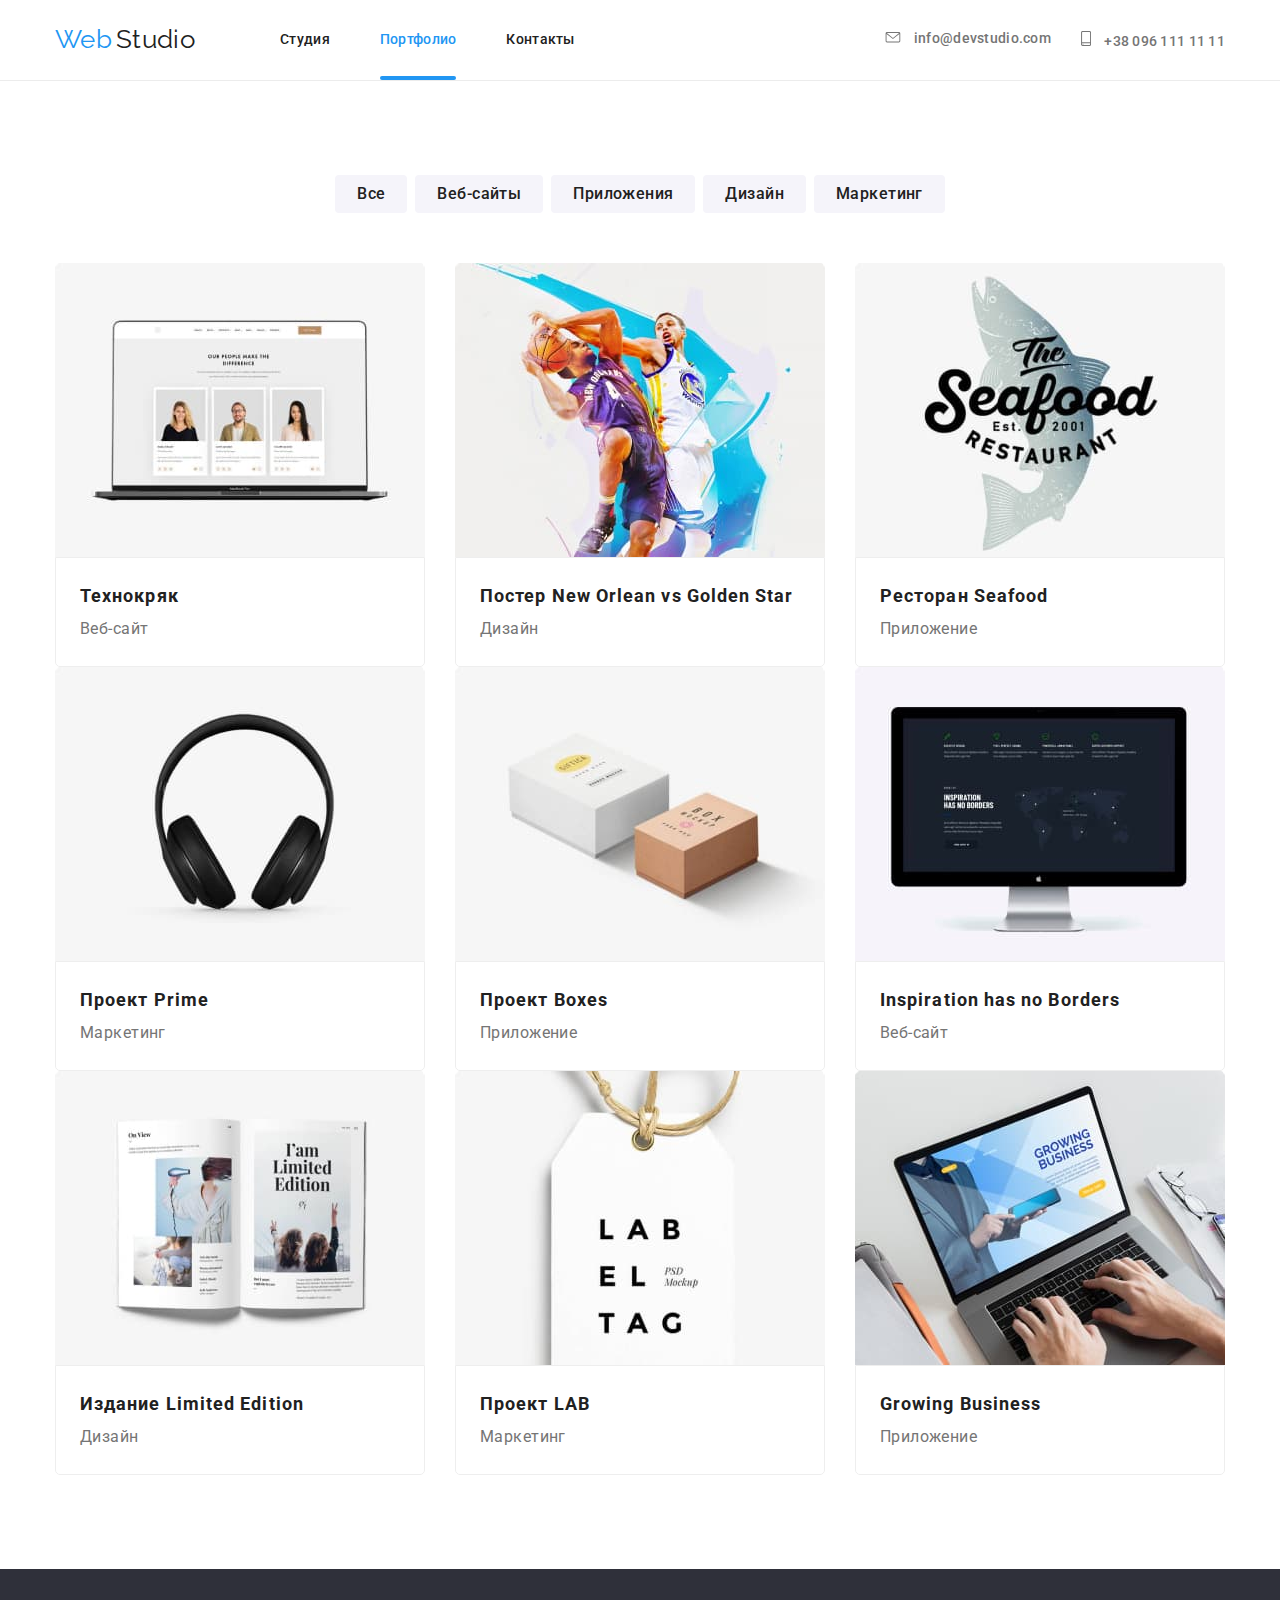
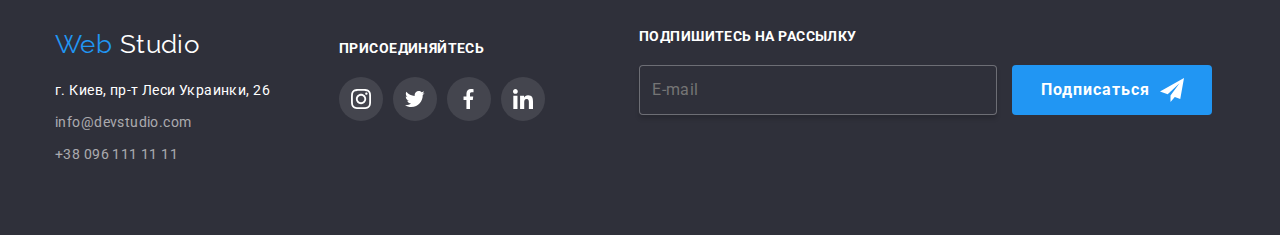
==== commit 341ef353: "формує десктопну версію" ====
--- a/portfolio.html
+++ b/portfolio.html
@@ -296,7 +296,7 @@
       </section>
     </main>
     <footer>
-      <div class="container">
+      <div class="container container-footer">
         <div class="footer-box">
           <div class="footer-contacts">
             <a href="./index.html" class="logo-link">
--- a/css/main.min.css
+++ b/css/main.min.css
@@ -1,2 +1,2 @@
-html{-webkit-box-sizing:border-box;box-sizing:border-box}*,*::before,*::after{-webkit-box-sizing:inherit;box-sizing:inherit}ul{list-style:none;padding:0;margin:0}h1,h2,h3,h4,h5,h6{margin:0}p{margin:0}img{display:block}a{text-decoration:none}.visually-hidden{position:absolute;width:1px;height:1px;margin:-1px;border:0;padding:0;clip:rect(0 0 0 0);overflow:hidden}body{background-color:#fff;color:#757575;font-family:Roboto,sans-serif;letter-spacing:.03em;font-size:14px;line-height:1.7}.advantages,.activity,.team,.clients{padding-bottom:60px;padding-top:60px}.container{padding-left:15px;padding-right:15px;margin-left:auto;margin-right:auto}@media screen and (min-width: 480px){.container{width:480px}}@media screen and (min-width: 768px){.container{width:768px}}@media screen and (min-width: 1200px){.container{width:1200px}}@media screen and (min-width: 768px){.header{display:-webkit-box;display:-ms-flexbox;display:flex;-webkit-box-align:center;-ms-flex-align:center;align-items:center}}header{border-bottom:1px solid #ececec}header>.container{margin-bottom:0px;padding-top:0px;padding-bottom:0px}.section .section-titles{margin-bottom:30px;color:#212121;font-weight:700;font-size:28px;line-height:1.17;text-align:center}.section .activity-title{color:#fff;font-weight:700;font-size:14px;line-height:1.14;text-transform:uppercase;text-align:center}.advantages{border-bottom:1px solid #eee}.advantages .advantage-titles{margin-bottom:10px;color:#212121;font-weight:700;font-size:14px;line-height:1.14;text-transform:uppercase;text-align:center}footer{padding-top:60px;padding-bottom:60px;background-color:#2f303a}.link .links{font-family:Raleway,sans-serif;font-size:26px;line-height:1.2}@media screen and (min-width: 768px){.link .links{font-size:24px}}.logo-web{color:#2196f3}.logo-studio{color:#212121}.footer-contacts .logo-link{display:block;margin-bottom:20px;font-family:Raleway,sans-serif;font-size:24px;line-height:1.18}.footer-contacts .logo-studio{color:#fff}@media screen and (min-width: 768px){.main-nav{display:-webkit-box;display:-ms-flexbox;display:flex;-webkit-box-align:center;-ms-flex-align:center;align-items:center}}.main-nav .link{display:block}.main-nav>.link{margin-right:80px}.nav{font-weight:500;font-size:14px;line-height:1.14;letter-spacing:0.02em}@media screen and (min-width: 768px){.nav{display:-webkit-box;display:-ms-flexbox;display:flex}}.nav-item:not(:last-child){margin-right:45px}.nav .link{display:block;padding-top:32px;padding-bottom:32px;color:#212121;-webkit-transition:color 250ms cubic-bezier(0.4, 0, 0.2, 1);transition:color 250ms cubic-bezier(0.4, 0, 0.2, 1)}.nav .link:hover,.nav .link:focus{color:#2196f3}.nav .current{color:#2196f3;position:relative}.nav .current::after{content:'';display:inline-block;position:absolute;bottom:0;left:0;width:100%;height:4px;background-color:#2196f3;border-radius:2px}.nav .current.main::after{bottom:-1px}.contacts{margin-left:auto;font-weight:500;font-size:14px;line-height:1.14;letter-spacing:0.02em}@media screen and (min-width: 768px){.contacts>li:not(:last-child){margin-right:0;margin-bottom:10px}}@media screen and (min-width: 1200px){.contacts>li:not(:last-child){margin-right:30px}}@media screen and (min-width: 768px){.contacts{font-size:12px}}.contacts .link{color:#757575;-webkit-transition:color 250ms cubic-bezier(0.4, 0, 0.2, 1);transition:color 250ms cubic-bezier(0.4, 0, 0.2, 1)}.contacts .link:hover,.contacts .link:focus{color:#2196f3}.contacts .icon{margin-right:10px;fill:currentColor;-webkit-transition:fill 250ms cubic-bezier(0.4, 0, 0.2, 1);transition:fill 250ms cubic-bezier(0.4, 0, 0.2, 1)}.contacts .icon:hover,.contacts .icon:focus{fill:#2196f3}.hero{height:400px;max-width:1600px;margin-left:auto;margin-right:auto;background-color:rgba(47,48,58,0.8);background-image:-webkit-gradient(linear, left top, left bottom, from(rgba(47,48,58,0.8)), to(rgba(47,48,58,0.8))),url(../img/hero-img.jpg);background-image:linear-gradient(rgba(47,48,58,0.8), rgba(47,48,58,0.8)),url(../img/hero-img.jpg);background-position:center;text-align:center}.hero-box{padding:118px 60px}.hero-title{margin-top:0px;margin-bottom:30px;margin-left:auto;margin-right:auto;color:#fff;font-weight:900;font-size:26px;line-height:1.6;letter-spacing:0.06em;text-transform:uppercase}.hero-button{display:inline-block;border:none;border-radius:4px;padding:10px 32px;min-width:200px;color:#fff;background-color:#2196f3;text-decoration:none;-webkit-box-shadow:0px 4px 4px rgba(0,0,0,0.15);box-shadow:0px 4px 4px rgba(0,0,0,0.15);font-weight:700;font-size:16px;line-height:1.9;letter-spacing:0.06em}.hero-button:focus{outline:none}.backdrop{position:fixed;z-index:1;top:0;left:0;width:100%;height:100%;background-color:rgba(0,0,0,0.2)}.backdrop.is-hidden{opacity:0;pointer-events:none}.modal{position:absolute;top:50%;left:50%;-webkit-transform:translate(-50%, -50%);transform:translate(-50%, -50%);padding:40px;max-width:450px;min-height:609px;background-color:#fff;-webkit-box-shadow:0px 2px 1px rgba(0,0,0,0.2),0px 1px 1px rgba(0,0,0,0.14),0px 1px 3px rgba(0,0,0,0.12);box-shadow:0px 2px 1px rgba(0,0,0,0.2),0px 1px 1px rgba(0,0,0,0.14),0px 1px 3px rgba(0,0,0,0.12);border-radius:4px}.modal-title{display:inline-block;margin-bottom:30px;font-weight:700;font-size:20px;line-height:1.15;text-align:center;color:#212121}.modal-close-btn{position:absolute;top:8px;right:8px;width:30px;height:30px;border-radius:50%;background-position:center;border:none;background:#fff;-webkit-box-shadow:0px 2px 1px rgba(0,0,0,0.2),0px 1px 1px rgba(0,0,0,0.14),0px 1px 3px rgba(0,0,0,0.12);box-shadow:0px 2px 1px rgba(0,0,0,0.2),0px 1px 1px rgba(0,0,0,0.14),0px 1px 3px rgba(0,0,0,0.12)}.modal-close-btn:hover,.modal-close-btn:focus .close{fill:#2196f3;cursor:pointer}.modal-submit{display:inline-block;border:none;border-radius:4px;width:200px;padding:10px 28px 10px 29px;margin:0 auto;font-family:inherit;font-weight:700;font-size:16px;line-height:1.9;letter-spacing:0.06em;color:#fff;background-color:#2196f3}form{width:100%;height:100%}.form-field{position:relative;display:-webkit-box;display:-ms-flexbox;display:flex;-webkit-box-orient:vertical;-webkit-box-direction:normal;-ms-flex-direction:column;flex-direction:column;margin-bottom:28px}.form-field:last-child{margin-bottom:20px}.form-input{display:inline-block;border:none;border-radius:4px;width:370px;padding:12px 44px 12px 42px;border:1px solid rgba(33,33,33,0.2);-webkit-box-sizing:border-box;box-sizing:border-box}.form-input:focus{border:1px solid #2196f3}.input-textarea{padding:12px 44px 12px 16px;max-width:448px;min-height:120px;resize:none;border:1px solid rgba(33,33,33,0.2);outline:none}.fields-label{position:absolute;top:50%;left:42px;-webkit-transform:translateY(-50%);transform:translateY(-50%);font-weight:400;font-size:14px;line-height:1.14;letter-spacing:0.01em;color:#212121;-webkit-transition:all 250ms cubic-bezier(0.4, 0, 0.2, 1);transition:all 250ms cubic-bezier(0.4, 0, 0.2, 1)}.coment{left:16px;top:12px;-webkit-transform:translateY(0);transform:translateY(0)}.form-input:focus+.fields-label,.form-input:not(:placeholder-shown)+.fields-label{color:#2196f3;font-size:12px;-webkit-transform:translate(-39px, -37px);transform:translate(-39px, -37px)}.input-textarea:focus+.fields-label{color:#2196f3;-webkit-transform:translate(-12px, -28px);transform:translate(-12px, -28px)}.form-input:focus ~ .icon-form{fill:#2196f3}.icon-form{position:absolute;top:50%;left:19px;-webkit-transform:translateY(-50%);transform:translateY(-50%);fill:#212121;-webkit-transition:fill 250ms cubic-bezier(0.4, 0, 0.2, 1);transition:fill 250ms cubic-bezier(0.4, 0, 0.2, 1)}.checkbox{-webkit-appearance:none;-moz-appearance:none;appearance:none;position:absolute}@media screen and (min-width: 480px) and (max-width: 768px){.checkbox-field{margin-bottom:20px}}@media screen and (min-width: 1200px){.checkbox-field{margin-bottom:30px}}.checkbox-label{display:-webkit-box;display:-ms-flexbox;display:flex;-webkit-box-align:center;-ms-flex-align:center;align-items:center;-webkit-box-pack:center;-ms-flex-pack:center;justify-content:center}.checkbox-icon{display:inline-block;width:15px;height:15px;margin-right:8px;border:1px solid #212121;border-radius:2px}.checkbox-text{font-weight:normal;font-size:12px;line-height:1.7;letter-spacing:0.03em;color:#757575}.checkbox:checked+.checkbox-icon{background-color:#2196f3;background-image:url(../img/icon-check.svg);background-size:contain;background-origin:border-box;border-color:transparent}.checkbox-link{position:relative;color:#2196f3}.checkbox-link>input{width:100%}.checkbox-link::before{content:'';position:absolute;bottom:1px;display:inline-block;width:100%;height:1px;background-color:#2196f3}@media screen and (min-width: 768px){.advantages-list>li{width:calc((100% - 60px) / 2);margin:15px}}@media screen and (min-width: 1200px){.advantages-list>li{-ms-flex-preferred-size:33.333%;flex-basis:33.333%}}@media screen and (max-width: 767px){.advantages-list>li:not(:last-child){margin-bottom:30px}}@media screen and (min-width: 768px){.advantages-list{display:-webkit-box;display:-ms-flexbox;display:flex;-ms-flex-wrap:wrap;flex-wrap:wrap;margin:-15px}}.advantages-list-item:nth-child(1)::before,.advantages-list-item:nth-child(2)::before,.advantages-list-item:nth-child(3)::before,.advantages-list-item:nth-child(4)::before{content:'';display:block;margin-bottom:30px;height:120px;background-size:70px 70px;background-repeat:no-repeat;background-color:#f5f4fa;background-position:center}.advantages-list-item:nth-child(1)::before{background-image:url(../img/details.svg)}.advantages-list-item:nth-child(2)::before{background-image:url(../img/punctuality.svg)}.advantages-list-item:nth-child(3)::before{background-image:url(../img/planning.svg)}.advantages-list-item:nth-child(4)::before{background-image:url(../img/modern-tech.svg)}@media screen and (max-width: 1200px){.activity{display:none}}.activity-list>li{position:relative;width:calc((100% - 2 * 30px) / 3)}.activity-list>li:not(:last-child){margin-right:30px}.activity-list{display:-webkit-box;display:-ms-flexbox;display:flex}.activity-list .link{display:block;padding-top:27px;padding-bottom:27px;position:absolute;bottom:0;right:0;left:0;background-color:rgba(47,48,58,0.8)}.team{background-color:#f5f4fa}@media screen and (min-width: 768px){.team-list{display:-webkit-box;display:-ms-flexbox;display:flex;-ms-flex-wrap:wrap;flex-wrap:wrap;margin:-15px}}@media screen and (min-width: 1200px){.team-list{-webkit-box-orient:horizontal;-webkit-box-direction:normal;-ms-flex-direction:row;flex-direction:row}}.team-list>li{padding-bottom:24px;border-radius:4px;-webkit-box-shadow:0px 2px 1px rgba(0,0,0,0.2),0px 1px 1px rgba(0,0,0,0.14),0px 1px 3px rgba(0,0,0,0.12);box-shadow:0px 2px 1px rgba(0,0,0,0.2),0px 1px 1px rgba(0,0,0,0.14),0px 1px 3px rgba(0,0,0,0.12);background-color:#fff}@media screen and (min-width: 768px){.team-list>li{width:calc((100% - 60px) / 2);margin:15px}}@media screen and (max-width: 767px){.team-list>li:not(:last-child){margin-bottom:30px}}.team-list img{margin-bottom:30px;border-radius:4px 4px 0px 0px}.team-members{color:#212121;font-weight:500;font-size:16px;line-height:1.2;margin-bottom:10px;text-align:center}.profession{font-weight:400;font-size:16px;line-height:1.2;margin-bottom:16px;text-align:center}.team-pages{display:-webkit-box;display:-ms-flexbox;display:flex;-webkit-box-pack:center;-ms-flex-pack:center;justify-content:center}.team-pages>li+li{margin-left:11px}.link-socio{display:block;padding:12px;width:44px;height:44px;border-radius:50%;background-color:rgba(255,255,255,0.1);fill:#afb1b8;-webkit-transition-property:background-color, fill;transition-property:background-color, fill;-webkit-transition-duration:250ms;transition-duration:250ms;-webkit-transition-timing-function:cubic-bezier(0.4, 0, 0.2, 1);transition-timing-function:cubic-bezier(0.4, 0, 0.2, 1)}.link-socio:hover,.link-socio:focus{background-color:#2196f3;fill:#fff}.clients-list{display:-webkit-box;display:-ms-flexbox;display:flex;-ms-flex-wrap:wrap;flex-wrap:wrap}@media screen and (max-width: 767px){.clients-list{-webkit-box-pack:justify;-ms-flex-pack:justify;justify-content:space-between}}@media screen and (min-width: 768px){.clients-list{-ms-flex-wrap:wrap;flex-wrap:wrap;margin:-15px}}.clients-list>li{width:calc((100% - 30px) / 2)}@media screen and (min-width: 768px){.clients-list>li{width:calc((100% - 90px) / 3);margin:15px}}@media screen and (max-width: 767px){.clients-list>li{margin-bottom:30px}}@media screen and (max-width: 767px){.clients-list>li:nth-last-child(-n+2){margin-bottom:0}}.link-client{display:-webkit-box;display:-ms-flexbox;display:flex;-webkit-box-align:center;-ms-flex-align:center;align-items:center;-webkit-box-pack:center;-ms-flex-pack:center;justify-content:center;height:90px;fill:#afb1b8;border:1px solid #afb1b8;border-radius:4px;-webkit-transition-property:border, fill;transition-property:border, fill;-webkit-transition-duration:250ms;transition-duration:250ms;-webkit-transition-timing-function:cubic-bezier(0.4, 0, 0.2, 1);transition-timing-function:cubic-bezier(0.4, 0, 0.2, 1)}.link-client:hover,.link-client:focus{border:1px solid #2196f3;fill:#2196f3}@media screen and (min-width: 768px){.footer-box{display:-webkit-box;display:-ms-flexbox;display:flex;-webkit-box-align:baseline;-ms-flex-align:baseline;align-items:baseline;-webkit-box-pack:justify;-ms-flex-pack:justify;justify-content:space-between;padding:0 76px 0 89px}}.footer-contacts{margin-bottom:60px;text-align:center}.footer-contacts>ul>li{margin-bottom:8px}.footer-contacts .link{color:rgba(255,255,255,0.6);font-weight:400}.link-item .link{color:#fff}.join-networks{display:-webkit-box;display:-ms-flexbox;display:flex;-webkit-box-pack:center;-ms-flex-pack:center;justify-content:center}.join-networks>li+li{margin-left:10px}.join-networks .icon{fill:#fff}.join{margin-bottom:60px;text-align:center}.join-header{display:block;margin-bottom:20px;color:#fff;font-weight:700;font-size:14px;line-height:1.14;text-transform:uppercase}.join-form{text-align:center}.submit{display:-webkit-inline-box;display:-ms-inline-flexbox;display:inline-flex;border:none;border-radius:4px;padding:10px 28px 10px 29px;-webkit-box-align:center;-ms-flex-align:center;align-items:center;font-family:inherit;font-weight:700;font-size:16px;line-height:1.9;letter-spacing:0.06em;color:#fff;background-color:#2196f3}.submit::after{content:'';margin-left:10px;width:24px;height:24px;background-image:url(../img/send.svg)}.mail-field{margin-bottom:20px;-webkit-box-sizing:border-box;box-sizing:border-box;margin-right:12px;padding:18px 12px;font-size:16px;line-height:1.9;letter-spacing:0.03em;min-width:450px;height:50px;background-color:#2f303a;border:1px solid rgba(255,255,255,0.3);-webkit-box-shadow:0px 4px 4px rgba(0,0,0,0.15);box-shadow:0px 4px 4px rgba(0,0,0,0.15);border-radius:4px;color:rgba(255,255,255,0.3)}@media screen and (min-width: 768px){.mail-field{margin:0 50px 20px 50px}}.filter button{display:inline-block;border:none;border-radius:4px;padding:6px 22px;color:#212121;background-color:#f5f4fa;font-family:inherit;font-weight:500;font-size:16px;line-height:1.6;letter-spacing:inherit;cursor:pointer;-webkit-transition-property:color, background-color, -webkit-box-shadow;transition-property:color, background-color, -webkit-box-shadow;transition-property:color, background-color, box-shadow;transition-property:color, background-color, box-shadow, -webkit-box-shadow;-webkit-transition-duration:250ms;transition-duration:250ms;-webkit-transition-timing-function:cubic-bezier(0.4, 0, 0.2, 1);transition-timing-function:cubic-bezier(0.4, 0, 0.2, 1)}.filter button:hover,.filter button:focus{color:#fff;background-color:#2196f3;-webkit-box-shadow:0px 2px 2px rgba(0,0,0,0.12),0px 1px 2px rgba(0,0,0,0.08),0px 3px 1px rgba(0,0,0,0.1);box-shadow:0px 2px 2px rgba(0,0,0,0.12),0px 1px 2px rgba(0,0,0,0.08),0px 3px 1px rgba(0,0,0,0.1)}.filter{display:-webkit-box;display:-ms-flexbox;display:flex;-ms-flex-wrap:wrap;flex-wrap:wrap;margin-bottom:40px}@media screen and (min-width: 768px) and (max-width: 1199px){.filter{margin-bottom:30px}}@media screen and (min-width: 768px){.filter{-webkit-box-pack:center;-ms-flex-pack:center;justify-content:center}}@media screen and (min-width: 1200px){.filter{margin-bottom:50px}}.filter-item+li{margin-left:8px}@media screen and (min-width: 480px) and (max-width: 767px){.filter-item:nth-child(4){margin-left:0}}.filter-item{margin-bottom:15px}.filter-item:nth-last-child(-n+2){margin-bottom:0}.portfolio{padding-top:40px;padding-bottom:60px}.card-content{padding:20px 24px;height:110px;border:1px solid #eee;border-bottom-right-radius:5px;border-bottom-left-radius:5px}@media screen and (min-width: 768px){.example{display:-webkit-box;display:-ms-flexbox;display:flex;-ms-flex-wrap:wrap;flex-wrap:wrap;margin:-15px}}.example .example-title{color:#212121;font-weight:700;font-size:18px;line-height:2;letter-spacing:0.06em}.example .paragraf{color:#757575;font-weight:400;font-size:16px;line-height:1.9}.example .example-items{height:404px;border-radius:5px 5px 0px 0px;overflow:hidden;-webkit-transition-property:opasity, -webkit-box-shadow, -webkit-transform;transition-property:opasity, -webkit-box-shadow, -webkit-transform;transition-property:box-shadow, opasity, transform;transition-property:box-shadow, opasity, transform, -webkit-box-shadow, -webkit-transform;-webkit-transition-duration:250ms;transition-duration:250ms;-webkit-transition-timing-function:cubic-bezier(0.4, 0, 0.2, 1);transition-timing-function:cubic-bezier(0.4, 0, 0.2, 1)}@media screen and (max-width: 767px){.example .example-items{margin-bottom:30px}}@media screen and (min-width: 768px){.example .example-items{width:calc((100% - 60px) / 2);margin:15px}}.example .example-items:nth-child(3n){margin-right:0px}.example .example-items:nth-last-child(-n+3){margin-bottom:0px}.img-box{position:relative;overflow:hidden}.img-box .example-overlay{position:absolute;top:0;width:100%;height:100%;background-color:rgba(33,150,243,0.9);-webkit-transform:translateY(100%);transform:translateY(100%);opacity:0;-webkit-transition:opacity 250ms cubic-bezier(0.4, 0, 0.2, 1),-webkit-transform 250ms cubic-bezier(0.4, 0, 0.2, 1);transition:opacity 250ms cubic-bezier(0.4, 0, 0.2, 1),-webkit-transform 250ms cubic-bezier(0.4, 0, 0.2, 1);transition:transform 250ms cubic-bezier(0.4, 0, 0.2, 1),opacity 250ms cubic-bezier(0.4, 0, 0.2, 1);transition:transform 250ms cubic-bezier(0.4, 0, 0.2, 1),opacity 250ms cubic-bezier(0.4, 0, 0.2, 1),-webkit-transform 250ms cubic-bezier(0.4, 0, 0.2, 1)}.example-text{position:absolute;top:0;height:100%;padding:63px 24px;color:#fff;font-weight:400;font-size:18px;line-height:1.55;opacity:0;-webkit-transition-property:tramsform, opasity;transition-property:tramsform, opasity;-webkit-transition-duration:250ms;transition-duration:250ms;-webkit-transition-timing-function:cubic-bezier(0.4, 0, 0.2, 1);transition-timing-function:cubic-bezier(0.4, 0, 0.2, 1)}.example-items:hover,.example-items:focus,.example-items .link:hover,.example-items .link:focus,.example-items:hover .example-text,.example-items:focus .example-text,.example-items:hover .example-overlay,.example-items:focus .example-overlay{-webkit-box-shadow:1px 4px 6px rgba(0,0,0,0.16),0px 4px 4px rgba(0,0,0,0.06),0px 1px 1px rgba(0,0,0,0.12);box-shadow:1px 4px 6px rgba(0,0,0,0.16),0px 4px 4px rgba(0,0,0,0.06),0px 1px 1px rgba(0,0,0,0.12);-webkit-transform:translateY(0);transform:translateY(0);opacity:1}
+html{-webkit-box-sizing:border-box;box-sizing:border-box}*,*::before,*::after{-webkit-box-sizing:inherit;box-sizing:inherit}ul{list-style:none;padding:0;margin:0}h1,h2,h3,h4,h5,h6{margin:0}p{margin:0}img{display:block}a{text-decoration:none}.visually-hidden{position:absolute;width:1px;height:1px;margin:-1px;border:0;padding:0;clip:rect(0 0 0 0);overflow:hidden}body{background-color:#fff;color:#757575;font-family:Roboto,sans-serif;letter-spacing:.03em;font-size:14px;line-height:1.7}.advantages,.activity,.team,.clients{padding-bottom:60px;padding-top:60px}@media screen and (min-width: 1200px){.advantages,.activity,.team,.clients{padding-bottom:94px;padding-top:94px}}.container{padding-left:15px;padding-right:15px;margin-left:auto;margin-right:auto}@media screen and (min-width: 480px){.container{width:480px}}@media screen and (min-width: 768px){.container{width:768px}}@media screen and (min-width: 1200px){.container{width:1200px}}@media screen and (min-width: 768px){.header{display:-webkit-box;display:-ms-flexbox;display:flex;-webkit-box-align:center;-ms-flex-align:center;align-items:center}}header{border-bottom:1px solid #ececec}header>.container{margin-bottom:0px;padding-top:0px;padding-bottom:0px}.section .section-titles{margin-bottom:30px;color:#212121;font-weight:700;font-size:28px;line-height:1.17;text-align:center}@media screen and (min-width: 1200px){.section .section-titles{font-size:36px;line-height:1.3}}.section .activity-title{color:#fff;font-weight:700;font-size:14px;line-height:1.14;text-transform:uppercase;text-align:center}.advantages{border-bottom:1px solid #eee}.advantages .advantage-titles{margin-bottom:10px;color:#212121;font-weight:700;font-size:14px;line-height:1.14;text-transform:uppercase;text-align:center}footer{padding-top:60px;padding-bottom:60px;background-color:#2f303a}.link .links{font-family:Raleway,sans-serif;font-size:26px;line-height:1.2}@media screen and (max-width: 767px){.link .links{font-size:24px}}.logo-web{color:#2196f3}.logo-studio{color:#212121}.footer-contacts .logo-link{display:block;margin-bottom:20px;font-family:Raleway,sans-serif;font-size:24px;line-height:1.18}@media screen and (min-width: 1200px){.footer-contacts .logo-link{font-size:26px}}.footer-contacts .logo-studio{color:#fff}@media screen and (min-width: 768px){.main-nav{display:-webkit-box;display:-ms-flexbox;display:flex;-webkit-box-align:center;-ms-flex-align:center;align-items:center}}.main-nav .link{display:block}.main-nav>.link{margin-right:85px}.nav{font-weight:500;font-size:14px;line-height:1.14;letter-spacing:0.02em}@media screen and (min-width: 768px){.nav{display:-webkit-box;display:-ms-flexbox;display:flex}}.nav-item:not(:last-child){margin-right:50px}.nav .link{display:block;padding-top:32px;padding-bottom:32px;color:#212121;-webkit-transition:color 250ms cubic-bezier(0.4, 0, 0.2, 1);transition:color 250ms cubic-bezier(0.4, 0, 0.2, 1)}.nav .link:hover,.nav .link:focus{color:#2196f3}.nav .current{color:#2196f3;position:relative}.nav .current::after{content:'';display:inline-block;position:absolute;bottom:0;left:0;width:100%;height:4px;background-color:#2196f3;border-radius:2px}.nav .current.main::after{bottom:-1px}.contacts{margin-left:auto;font-weight:500;font-size:14px;line-height:1.14;letter-spacing:0.02em}@media screen and (min-width: 1200px){.contacts{display:-webkit-box;display:-ms-flexbox;display:flex}}@media screen and (max-width: 1199px){.contacts>li:not(:last-child){margin-right:0;margin-bottom:10px}}@media screen and (min-width: 1200px){.contacts>li:not(:last-child){margin-right:30px}}@media screen and (max-width: 1199px){.contacts{font-size:12px}}.contacts .link{color:#757575;-webkit-transition:color 250ms cubic-bezier(0.4, 0, 0.2, 1);transition:color 250ms cubic-bezier(0.4, 0, 0.2, 1)}.contacts .link:hover,.contacts .link:focus{color:#2196f3}.contacts .icon{margin-right:10px;fill:currentColor;-webkit-transition:fill 250ms cubic-bezier(0.4, 0, 0.2, 1);transition:fill 250ms cubic-bezier(0.4, 0, 0.2, 1)}.contacts .icon:hover,.contacts .icon:focus{fill:#2196f3}.hero{min-height:400px;max-width:1600px;margin-left:auto;margin-right:auto;background-color:rgba(47,48,58,0.8);background-image:-webkit-gradient(linear, left top, left bottom, from(rgba(47,48,58,0.8)), to(rgba(47,48,58,0.8))),url(../img/hero-img.jpg);background-image:linear-gradient(rgba(47,48,58,0.8), rgba(47,48,58,0.8)),url(../img/hero-img.jpg);background-position:center;text-align:center}.hero-box{padding:118px 60px}@media screen and (min-width: 1200px){.hero-box{padding:200px 0}}.hero-title{margin-top:0px;margin-bottom:30px;margin-left:auto;margin-right:auto;color:#fff;font-weight:900;font-size:26px;line-height:1.6;letter-spacing:0.06em;text-transform:uppercase}@media screen and (min-width: 1200px){.hero-title{font-size:44px;line-height:1.4}}.hero-button{display:inline-block;border:none;border-radius:4px;padding:10px 32px;min-width:200px;color:#fff;background-color:#2196f3;text-decoration:none;-webkit-box-shadow:0px 4px 4px rgba(0,0,0,0.15);box-shadow:0px 4px 4px rgba(0,0,0,0.15);font-weight:700;font-size:16px;line-height:1.9;letter-spacing:0.06em}.hero-button:focus{outline:none}.backdrop{position:fixed;z-index:1;top:0;left:0;width:100%;height:100%;background-color:rgba(0,0,0,0.2)}.backdrop.is-hidden{opacity:0;pointer-events:none}.modal{position:absolute;top:50%;left:50%;-webkit-transform:translate(-50%, -50%);transform:translate(-50%, -50%);padding:40px;width:450px;min-height:609px;background-color:#fff;-webkit-box-shadow:0px 2px 1px rgba(0,0,0,0.2),0px 1px 1px rgba(0,0,0,0.14),0px 1px 3px rgba(0,0,0,0.12);box-shadow:0px 2px 1px rgba(0,0,0,0.2),0px 1px 1px rgba(0,0,0,0.14),0px 1px 3px rgba(0,0,0,0.12);border-radius:4px}@media screen and (min-width: 1200px){.modal{min-width:528px;min-height:581px}}.modal-title{display:inline-block;margin-bottom:30px;font-weight:700;font-size:20px;line-height:1.15;text-align:center;color:#212121}.modal-close-btn{position:absolute;top:8px;right:8px;width:30px;height:30px;border-radius:50%;background-position:center;border:none;background:#fff;-webkit-box-shadow:0px 2px 1px rgba(0,0,0,0.2),0px 1px 1px rgba(0,0,0,0.14),0px 1px 3px rgba(0,0,0,0.12);box-shadow:0px 2px 1px rgba(0,0,0,0.2),0px 1px 1px rgba(0,0,0,0.14),0px 1px 3px rgba(0,0,0,0.12)}.modal-close-btn:hover,.modal-close-btn:focus .close{fill:#2196f3;cursor:pointer}.modal-submit{display:inline-block;border:none;border-radius:4px;width:200px;padding:10px 28px 10px 29px;margin:0 auto;font-family:inherit;font-weight:700;font-size:16px;line-height:1.9;letter-spacing:0.06em;color:#fff;background-color:#2196f3}form{width:100%;height:100%}.form-field{position:relative;display:-webkit-box;display:-ms-flexbox;display:flex;-webkit-box-orient:vertical;-webkit-box-direction:normal;-ms-flex-direction:column;flex-direction:column;margin-bottom:28px}.form-field:last-child{margin-bottom:20px}.form-input{display:inline-block;border:none;border-radius:4px;width:100%;padding:12px 44px 12px 42px;border:1px solid rgba(33,33,33,0.2);-webkit-box-sizing:border-box;box-sizing:border-box}.form-input:focus{border:1px solid #2196f3}.input-textarea{padding:12px 44px 12px 16px;max-width:448px;min-height:120px;resize:none;border:1px solid rgba(33,33,33,0.2);outline:none}.fields-label{position:absolute;top:50%;left:42px;-webkit-transform:translateY(-50%);transform:translateY(-50%);font-weight:400;font-size:14px;line-height:1.14;letter-spacing:0.01em;color:#212121;-webkit-transition:all 250ms cubic-bezier(0.4, 0, 0.2, 1);transition:all 250ms cubic-bezier(0.4, 0, 0.2, 1)}.coment{left:16px;top:12px;-webkit-transform:translateY(0);transform:translateY(0)}.form-input:focus+.fields-label,.form-input:not(:placeholder-shown)+.fields-label{color:#2196f3;font-size:12px;-webkit-transform:translate(-39px, -37px);transform:translate(-39px, -37px)}.input-textarea:focus+.fields-label{color:#2196f3;-webkit-transform:translate(-12px, -28px);transform:translate(-12px, -28px)}.form-input:focus ~ .icon-form{fill:#2196f3}.icon-form{position:absolute;top:50%;left:19px;-webkit-transform:translateY(-50%);transform:translateY(-50%);fill:#212121;-webkit-transition:fill 250ms cubic-bezier(0.4, 0, 0.2, 1);transition:fill 250ms cubic-bezier(0.4, 0, 0.2, 1)}.checkbox{-webkit-appearance:none;-moz-appearance:none;appearance:none;position:absolute}@media screen and (min-width: 480px) and (max-width: 768px){.checkbox-field{margin-bottom:20px}}@media screen and (min-width: 1200px){.checkbox-field{margin-bottom:30px}}.checkbox-label{display:-webkit-box;display:-ms-flexbox;display:flex;-webkit-box-align:center;-ms-flex-align:center;align-items:center;-webkit-box-pack:center;-ms-flex-pack:center;justify-content:center}.checkbox-icon{display:inline-block;width:15px;height:15px;margin-right:8px;border:1px solid #212121;border-radius:2px}.checkbox-text{font-weight:normal;font-size:12px;line-height:1.2;letter-spacing:0.03em;color:#757575}.checkbox:checked+.checkbox-icon{background-color:#2196f3;background-image:url(../img/icon-check.svg);background-size:contain;background-origin:border-box;border-color:transparent}.checkbox-link{position:relative;color:#2196f3}.checkbox-link>input{width:100%}.checkbox-link::before{content:'';position:absolute;bottom:1px;display:inline-block;width:100%;height:1px;background-color:#2196f3}@media screen and (min-width: 768px){.advantages-list>li{width:calc((100% - 60px) / 2);margin:15px}}@media screen and (min-width: 1200px){.advantages-list>li{width:calc((100% - 120px) / 4)}}@media screen and (max-width: 767px){.advantages-list>li:not(:last-child){margin-bottom:30px}}@media screen and (min-width: 768px){.advantages-list{display:-webkit-box;display:-ms-flexbox;display:flex;-ms-flex-wrap:wrap;flex-wrap:wrap;margin:-15px}}.advantages-list-item:nth-child(1)::before,.advantages-list-item:nth-child(2)::before,.advantages-list-item:nth-child(3)::before,.advantages-list-item:nth-child(4)::before{content:'';display:block;margin-bottom:30px;height:120px;background-size:70px 70px;background-repeat:no-repeat;background-color:#f5f4fa;background-position:center}.advantages-list-item:nth-child(1)::before{background-image:url(../img/details.svg)}.advantages-list-item:nth-child(2)::before{background-image:url(../img/punctuality.svg)}.advantages-list-item:nth-child(3)::before{background-image:url(../img/planning.svg)}.advantages-list-item:nth-child(4)::before{background-image:url(../img/modern-tech.svg)}@media screen and (max-width: 1199px){.activity{display:none}}.activity-list>li{position:relative;width:calc((100% - 2 * 30px) / 3)}.activity-list>li:not(:last-child){margin-right:30px}.activity-list{display:-webkit-box;display:-ms-flexbox;display:flex}.activity-list .link{display:block;padding-top:27px;padding-bottom:27px;position:absolute;bottom:0;right:0;left:0;background-color:rgba(47,48,58,0.8)}.team{background-color:#f5f4fa}@media screen and (min-width: 768px){.team-list{display:-webkit-box;display:-ms-flexbox;display:flex;-ms-flex-wrap:wrap;flex-wrap:wrap;margin:-15px}}@media screen and (min-width: 1200px){.team-list{-webkit-box-orient:horizontal;-webkit-box-direction:normal;-ms-flex-direction:row;flex-direction:row}}.team-list>li{padding-bottom:24px;border-radius:4px;-webkit-box-shadow:0px 2px 1px rgba(0,0,0,0.2),0px 1px 1px rgba(0,0,0,0.14),0px 1px 3px rgba(0,0,0,0.12);box-shadow:0px 2px 1px rgba(0,0,0,0.2),0px 1px 1px rgba(0,0,0,0.14),0px 1px 3px rgba(0,0,0,0.12);background-color:#fff}@media screen and (min-width: 768px){.team-list>li{width:calc((100% - 60px) / 2);margin:15px}}@media screen and (min-width: 1200px){.team-list>li{width:calc((100% - 120px) / 4)}}@media screen and (max-width: 767px){.team-list>li:not(:last-child){margin-bottom:30px}}.team-list img{margin-bottom:30px;border-radius:4px 4px 0px 0px}.team-members{color:#212121;font-weight:500;font-size:16px;line-height:1.2;margin-bottom:10px;text-align:center}.profession{font-weight:400;font-size:16px;line-height:1.2;margin-bottom:16px;text-align:center}.team-pages{display:-webkit-box;display:-ms-flexbox;display:flex;-webkit-box-pack:center;-ms-flex-pack:center;justify-content:center}.team-pages>li+li{margin-left:11px}.link-socio{display:block;padding:12px;width:44px;height:44px;border-radius:50%;background-color:rgba(255,255,255,0.1);fill:#afb1b8;-webkit-transition-property:background-color, fill;transition-property:background-color, fill;-webkit-transition-duration:250ms;transition-duration:250ms;-webkit-transition-timing-function:cubic-bezier(0.4, 0, 0.2, 1);transition-timing-function:cubic-bezier(0.4, 0, 0.2, 1)}.link-socio:hover,.link-socio:focus{background-color:#2196f3;fill:#fff}.clients-list{display:-webkit-box;display:-ms-flexbox;display:flex;-ms-flex-wrap:wrap;flex-wrap:wrap}@media screen and (max-width: 767px){.clients-list{-webkit-box-pack:justify;-ms-flex-pack:justify;justify-content:space-between}}@media screen and (min-width: 768px){.clients-list{-ms-flex-wrap:wrap;flex-wrap:wrap;margin:-15px}}.clients-list>li{width:calc((100% - 30px) / 2)}@media screen and (min-width: 768px){.clients-list>li{width:calc((100% - 90px) / 3);margin:15px}}@media screen and (min-width: 1200px){.clients-list>li{width:calc((100% - 180px) / 6)}}@media screen and (max-width: 767px){.clients-list>li{margin-bottom:30px}}@media screen and (max-width: 767px){.clients-list>li:nth-last-child(-n+2){margin-bottom:0}}.link-client{display:-webkit-box;display:-ms-flexbox;display:flex;-webkit-box-align:center;-ms-flex-align:center;align-items:center;-webkit-box-pack:center;-ms-flex-pack:center;justify-content:center;height:90px;fill:#afb1b8;border:1px solid #afb1b8;border-radius:4px;-webkit-transition-property:border, fill;transition-property:border, fill;-webkit-transition-duration:250ms;transition-duration:250ms;-webkit-transition-timing-function:cubic-bezier(0.4, 0, 0.2, 1);transition-timing-function:cubic-bezier(0.4, 0, 0.2, 1)}.link-client:hover,.link-client:focus{border:1px solid #2196f3;fill:#2196f3}@media screen and (min-width: 1200px){.container-footer{display:-webkit-box;display:-ms-flexbox;display:flex}}@media screen and (min-width: 768px){.footer-box{display:-webkit-box;display:-ms-flexbox;display:flex;-webkit-box-align:baseline;-ms-flex-align:baseline;align-items:baseline}}@media screen and (min-width: 768px) and (max-width: 1199px){.footer-box{-webkit-box-pack:justify;-ms-flex-pack:justify;justify-content:space-between;padding:0 76px 0 89px}}.footer-contacts{margin-bottom:60px}@media screen and (max-width: 1199px){.footer-contacts{text-align:center}}@media screen and (min-width: 1200px){.footer-contacts{margin:0px 69px 0px 0px}}.footer-contacts>ul>li{margin-bottom:8px}.footer-contacts .link{color:rgba(255,255,255,0.6);font-weight:400}.link-item .link{color:#fff}.join-networks{display:-webkit-box;display:-ms-flexbox;display:flex;-webkit-box-pack:center;-ms-flex-pack:center;justify-content:center}.join-networks>li+li{margin-left:10px}.join-networks .icon{fill:#fff}@media screen and (max-width: 767px){.join{margin-bottom:60px}}@media screen and (min-width: 1200px){.join{margin-right:94px}}@media screen and (max-width: 1199px){.join{text-align:center}}.join-header{display:block;margin-bottom:20px;color:#fff;font-weight:700;font-size:14px;line-height:1.14;text-transform:uppercase}@media screen and (max-width: 1199px){.join-form{text-align:center}}.submit{display:-webkit-inline-box;display:-ms-inline-flexbox;display:inline-flex;border:none;border-radius:4px;height:50px;padding:10px 28px 10px 29px;-webkit-box-align:center;-ms-flex-align:center;align-items:center;font-family:inherit;font-weight:700;font-size:16px;line-height:1.9;letter-spacing:0.06em;color:#fff;background-color:#2196f3}.submit::after{content:'';margin-left:10px;width:24px;height:24px;background-image:url(../img/send.svg)}.mail-field{margin-bottom:20px;-webkit-box-sizing:border-box;box-sizing:border-box;margin-right:12px;padding:18px 12px;font-size:16px;line-height:1.9;letter-spacing:0.03em;min-width:358px;height:50px;background-color:#2f303a;border:1px solid rgba(255,255,255,0.3);-webkit-box-shadow:0px 4px 4px rgba(0,0,0,0.15);box-shadow:0px 4px 4px rgba(0,0,0,0.15);border-radius:4px;color:rgba(255,255,255,0.3)}@media screen and (min-width: 768px) and (max-width: 1199px){.mail-field{margin:0 50px 20px 50px}}.filter button{display:inline-block;border:none;border-radius:4px;padding:6px 22px;color:#212121;background-color:#f5f4fa;font-family:inherit;font-weight:500;font-size:16px;line-height:1.6;letter-spacing:inherit;cursor:pointer;-webkit-transition-property:color, background-color, -webkit-box-shadow;transition-property:color, background-color, -webkit-box-shadow;transition-property:color, background-color, box-shadow;transition-property:color, background-color, box-shadow, -webkit-box-shadow;-webkit-transition-duration:250ms;transition-duration:250ms;-webkit-transition-timing-function:cubic-bezier(0.4, 0, 0.2, 1);transition-timing-function:cubic-bezier(0.4, 0, 0.2, 1)}.filter button:hover,.filter button:focus{color:#fff;background-color:#2196f3;-webkit-box-shadow:0px 2px 2px rgba(0,0,0,0.12),0px 1px 2px rgba(0,0,0,0.08),0px 3px 1px rgba(0,0,0,0.1);box-shadow:0px 2px 2px rgba(0,0,0,0.12),0px 1px 2px rgba(0,0,0,0.08),0px 3px 1px rgba(0,0,0,0.1)}.filter{display:-webkit-box;display:-ms-flexbox;display:flex;-ms-flex-wrap:wrap;flex-wrap:wrap;margin-bottom:40px}@media screen and (min-width: 768px) and (max-width: 1199px){.filter{margin-bottom:30px}}@media screen and (min-width: 768px){.filter{-webkit-box-pack:center;-ms-flex-pack:center;justify-content:center}}@media screen and (min-width: 1200px){.filter{margin-bottom:50px}}.filter-item+li{margin-left:8px}@media screen and (min-width: 480px) and (max-width: 767px){.filter-item:nth-child(4){margin-left:0}}@media screen and (max-width: 481px){.filter-item{margin-bottom:15px}}.filter-item:nth-last-child(-n+2){margin-bottom:0}.portfolio{padding-top:40px;padding-bottom:60px}@media screen and (min-width: 1200px){.portfolio{padding:94px 0 94px 0}}.card-content{padding:20px 24px;height:110px;border:1px solid #eee;border-bottom-right-radius:5px;border-bottom-left-radius:5px}@media screen and (min-width: 768px){.example{display:-webkit-box;display:-ms-flexbox;display:flex;-ms-flex-wrap:wrap;flex-wrap:wrap}}@media screen and (min-width: 768px) and (max-width: 1199px){.example{margin:-15px}}.example .example-title{color:#212121;font-weight:700;font-size:18px;line-height:2;letter-spacing:0.06em}.example .paragraf{color:#757575;font-weight:400;font-size:16px;line-height:1.9}.example .example-items{height:404px;border-radius:5px 5px 0px 0px;overflow:hidden;-webkit-transition-property:opasity, -webkit-box-shadow, -webkit-transform;transition-property:opasity, -webkit-box-shadow, -webkit-transform;transition-property:box-shadow, opasity, transform;transition-property:box-shadow, opasity, transform, -webkit-box-shadow, -webkit-transform;-webkit-transition-duration:250ms;transition-duration:250ms;-webkit-transition-timing-function:cubic-bezier(0.4, 0, 0.2, 1);transition-timing-function:cubic-bezier(0.4, 0, 0.2, 1)}@media screen and (max-width: 767px){.example .example-items{margin-bottom:30px}}@media screen and (min-width: 768px){.example .example-items{width:calc((100% - 60px) / 2)}}@media screen and (min-width: 768px) and (max-width: 1199px){.example .example-items{margin:15px}}@media screen and (min-width: 1200px){.example .example-items{width:calc((100% - 2 * 30px) / 3);margin-right:30px}}@media screen and (min-width: 1200px){.example .example-items:nth-child(3n){margin-right:0px}}@media screen and (min-width: 1200px){.example .example-items:nth-last-child(-n+3){margin-bottom:0px}}.img-box{position:relative;overflow:hidden}.img-box .example-overlay{position:absolute;top:0;width:100%;height:100%;background-color:rgba(33,150,243,0.9);-webkit-transform:translateY(100%);transform:translateY(100%);opacity:0;-webkit-transition:opacity 250ms cubic-bezier(0.4, 0, 0.2, 1),-webkit-transform 250ms cubic-bezier(0.4, 0, 0.2, 1);transition:opacity 250ms cubic-bezier(0.4, 0, 0.2, 1),-webkit-transform 250ms cubic-bezier(0.4, 0, 0.2, 1);transition:transform 250ms cubic-bezier(0.4, 0, 0.2, 1),opacity 250ms cubic-bezier(0.4, 0, 0.2, 1);transition:transform 250ms cubic-bezier(0.4, 0, 0.2, 1),opacity 250ms cubic-bezier(0.4, 0, 0.2, 1),-webkit-transform 250ms cubic-bezier(0.4, 0, 0.2, 1)}.example-text{position:absolute;top:0;height:100%;padding:63px 24px;color:#fff;font-weight:400;font-size:18px;line-height:1.55;opacity:0;-webkit-transition-property:tramsform, opasity;transition-property:tramsform, opasity;-webkit-transition-duration:250ms;transition-duration:250ms;-webkit-transition-timing-function:cubic-bezier(0.4, 0, 0.2, 1);transition-timing-function:cubic-bezier(0.4, 0, 0.2, 1)}.example-items:hover,.example-items:focus,.example-items .link:hover,.example-items .link:focus,.example-items:hover .example-text,.example-items:focus .example-text,.example-items:hover .example-overlay,.example-items:focus .example-overlay{-webkit-box-shadow:1px 4px 6px rgba(0,0,0,0.16),0px 4px 4px rgba(0,0,0,0.06),0px 1px 1px rgba(0,0,0,0.12);box-shadow:1px 4px 6px rgba(0,0,0,0.16),0px 4px 4px rgba(0,0,0,0.06),0px 1px 1px rgba(0,0,0,0.12);-webkit-transform:translateY(0);transform:translateY(0);opacity:1}
 /*# sourceMappingURL=main.min.css.map */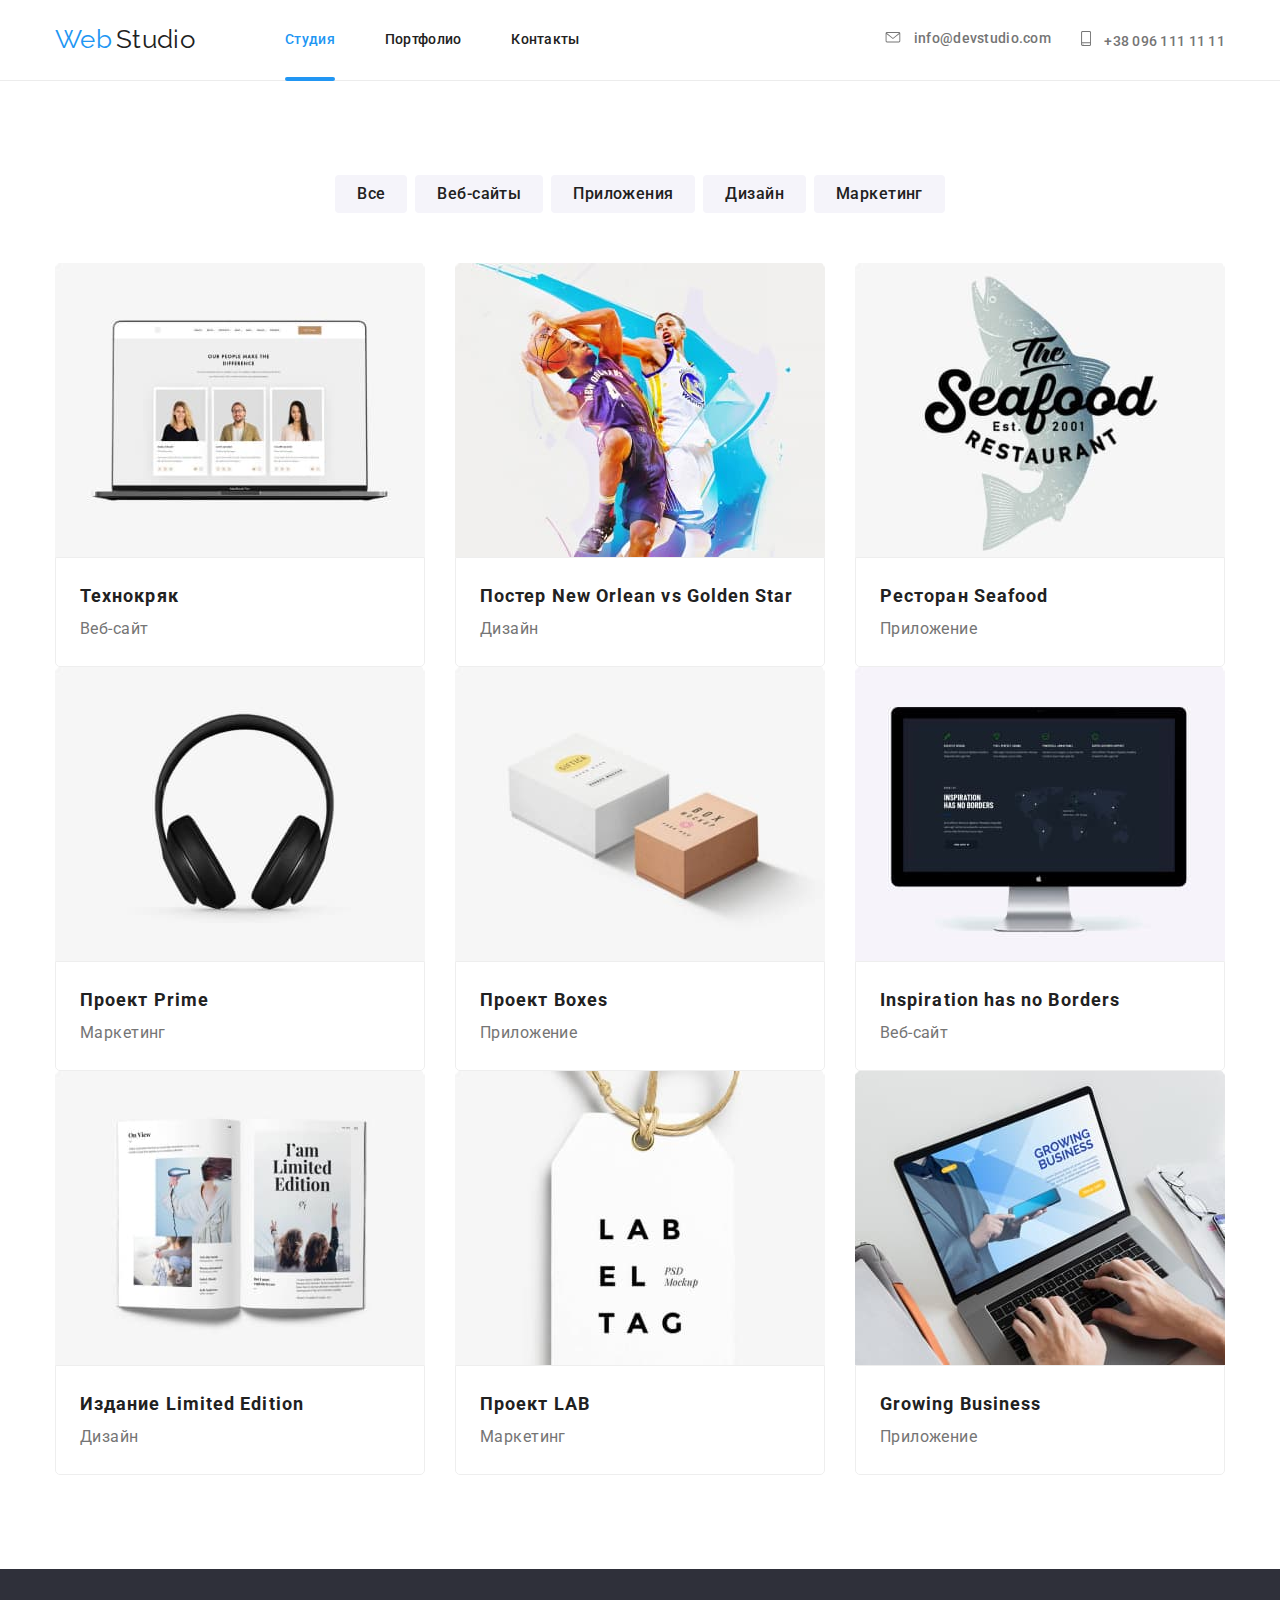
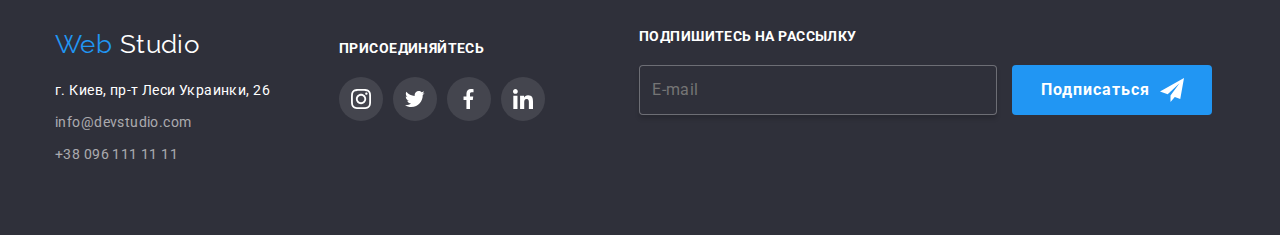
==== commit 7f8c76a8: "формує мобільне меню, модальне вікно" ====
--- a/portfolio.html
+++ b/portfolio.html
@@ -19,43 +19,68 @@
     <!-- шапка  -->
     <header>
       <div class="container header">
-        <nav class="main-nav">
-          <a href="./index.html" class="link">
-            <span class="logo-web links">Web</span>&#160;<span
-              class="logo-studio links"
-              >Studio</span
-            >
-          </a>
-
-          <ul class="nav">
-            <li class="nav-item">
-              <a href="./index.html" class="link">Студия</a>
-            </li>
-            <li class="nav-item">
-              <a href="./portfolio.html" class="link current">Портфолио</a>
-            </li>
-            <li class="nav-item"><a href="" class="link">Контакты</a></li>
+        <a href="./index.html" class="link logo-link">
+          <span class="logo-web links">Web</span>&#160;<span
+            class="logo-studio links"
+            >Studio</span
+          >
+        </a>
+        <button
+          type="button"
+          class="menu-button"
+          aria-expanded="false"
+          aria-controls="menu-container"
+          data-menu-button
+        >
+          <svg
+            width="40"
+            height="40"
+            aria-label="переключатнль мобильного меню"
+          >
+            <use
+              class="icon-cross"
+              href="./img/sprite.svg#icon-close-menu"
+            ></use>
+            <use
+              class="icon-burger"
+              href="./img/sprite.svg#icon-burger-menu"
+            ></use>
+          </svg>
+        </button>
+        <div class="menu-container" id="menu-container" data-menu>
+          <nav class="main-nav">
+            <ul class="nav">
+              <li class="nav-item">
+                <a href="./index.html" class="link main current">Студия</a>
+              </li>
+
+              <li class="nav-item">
+                <a href="./portfolio.html" class="link">Портфолио</a>
+              </li>
+              <li class="nav-item"><a href="" class="link">Контакты</a></li>
+            </ul>
+          </nav>
+          <ul class="contacts">
+            <li>
+              <a href="mailto:info@devstudio.com" class="link mail">
+                <svg class="icon" width="16" height="11">
+                  <title>иконка електронка</title>
+                  <use href="./img/sprite.svg#mail-icon"></use>
+                </svg>
+                info@devstudio.com
+              </a>
+            </li>
+            <li>
+              <a href="tell:380961111111" class="link tell">
+                <svg class="icon" width="10" height="15">
+                  <title>иконка телефон</title>
+                  <use href="./img/sprite.svg#tell-icon"></use>
+                </svg>
+                +38 096 111 11 11
+              </a>
+            </li>
           </ul>
-        </nav>
-
-        <ul class="contacts">
-          <li>
-            <a href="mailto:info@devstudio.com" class="link mail">
-              <svg class="icon" width="16" height="11">
-                <use href="./img/sprite.svg#mail-icon"></use>
-              </svg>
-              info@devstudio.com
-            </a>
-          </li>
-          <li>
-            <a href="tell:380961111111" class="link tell">
-              <svg class="icon" width="10" height="15">
-                <use href="./img/sprite.svg#tell-icon"></use>
-              </svg>
-              +38 096 111 11 11
-            </a>
-          </li>
-        </ul>
+        </div>
       </div>
     </header>
     <main>
@@ -376,5 +401,6 @@
         <!-- <p class="copyright">2020 | Developed by GoIT Students</p> -->
       </div>
     </footer>
+    <script src="./js/menu.js"></script>
   </body>
 </html>
--- a/css/main.min.css
+++ b/css/main.min.css
@@ -1,2 +1,2 @@
-html{-webkit-box-sizing:border-box;box-sizing:border-box}*,*::before,*::after{-webkit-box-sizing:inherit;box-sizing:inherit}ul{list-style:none;padding:0;margin:0}h1,h2,h3,h4,h5,h6{margin:0}p{margin:0}img{display:block}a{text-decoration:none}.visually-hidden{position:absolute;width:1px;height:1px;margin:-1px;border:0;padding:0;clip:rect(0 0 0 0);overflow:hidden}body{background-color:#fff;color:#757575;font-family:Roboto,sans-serif;letter-spacing:.03em;font-size:14px;line-height:1.7}.advantages,.activity,.team,.clients{padding-bottom:60px;padding-top:60px}@media screen and (min-width: 1200px){.advantages,.activity,.team,.clients{padding-bottom:94px;padding-top:94px}}.container{padding-left:15px;padding-right:15px;margin-left:auto;margin-right:auto}@media screen and (min-width: 480px){.container{width:480px}}@media screen and (min-width: 768px){.container{width:768px}}@media screen and (min-width: 1200px){.container{width:1200px}}@media screen and (min-width: 768px){.header{display:-webkit-box;display:-ms-flexbox;display:flex;-webkit-box-align:center;-ms-flex-align:center;align-items:center}}header{border-bottom:1px solid #ececec}header>.container{margin-bottom:0px;padding-top:0px;padding-bottom:0px}.section .section-titles{margin-bottom:30px;color:#212121;font-weight:700;font-size:28px;line-height:1.17;text-align:center}@media screen and (min-width: 1200px){.section .section-titles{font-size:36px;line-height:1.3}}.section .activity-title{color:#fff;font-weight:700;font-size:14px;line-height:1.14;text-transform:uppercase;text-align:center}.advantages{border-bottom:1px solid #eee}.advantages .advantage-titles{margin-bottom:10px;color:#212121;font-weight:700;font-size:14px;line-height:1.14;text-transform:uppercase;text-align:center}footer{padding-top:60px;padding-bottom:60px;background-color:#2f303a}.link .links{font-family:Raleway,sans-serif;font-size:26px;line-height:1.2}@media screen and (max-width: 767px){.link .links{font-size:24px}}.logo-web{color:#2196f3}.logo-studio{color:#212121}.footer-contacts .logo-link{display:block;margin-bottom:20px;font-family:Raleway,sans-serif;font-size:24px;line-height:1.18}@media screen and (min-width: 1200px){.footer-contacts .logo-link{font-size:26px}}.footer-contacts .logo-studio{color:#fff}@media screen and (min-width: 768px){.main-nav{display:-webkit-box;display:-ms-flexbox;display:flex;-webkit-box-align:center;-ms-flex-align:center;align-items:center}}.main-nav .link{display:block}.main-nav>.link{margin-right:85px}.nav{font-weight:500;font-size:14px;line-height:1.14;letter-spacing:0.02em}@media screen and (min-width: 768px){.nav{display:-webkit-box;display:-ms-flexbox;display:flex}}.nav-item:not(:last-child){margin-right:50px}.nav .link{display:block;padding-top:32px;padding-bottom:32px;color:#212121;-webkit-transition:color 250ms cubic-bezier(0.4, 0, 0.2, 1);transition:color 250ms cubic-bezier(0.4, 0, 0.2, 1)}.nav .link:hover,.nav .link:focus{color:#2196f3}.nav .current{color:#2196f3;position:relative}.nav .current::after{content:'';display:inline-block;position:absolute;bottom:0;left:0;width:100%;height:4px;background-color:#2196f3;border-radius:2px}.nav .current.main::after{bottom:-1px}.contacts{margin-left:auto;font-weight:500;font-size:14px;line-height:1.14;letter-spacing:0.02em}@media screen and (min-width: 1200px){.contacts{display:-webkit-box;display:-ms-flexbox;display:flex}}@media screen and (max-width: 1199px){.contacts>li:not(:last-child){margin-right:0;margin-bottom:10px}}@media screen and (min-width: 1200px){.contacts>li:not(:last-child){margin-right:30px}}@media screen and (max-width: 1199px){.contacts{font-size:12px}}.contacts .link{color:#757575;-webkit-transition:color 250ms cubic-bezier(0.4, 0, 0.2, 1);transition:color 250ms cubic-bezier(0.4, 0, 0.2, 1)}.contacts .link:hover,.contacts .link:focus{color:#2196f3}.contacts .icon{margin-right:10px;fill:currentColor;-webkit-transition:fill 250ms cubic-bezier(0.4, 0, 0.2, 1);transition:fill 250ms cubic-bezier(0.4, 0, 0.2, 1)}.contacts .icon:hover,.contacts .icon:focus{fill:#2196f3}.hero{min-height:400px;max-width:1600px;margin-left:auto;margin-right:auto;background-color:rgba(47,48,58,0.8);background-image:-webkit-gradient(linear, left top, left bottom, from(rgba(47,48,58,0.8)), to(rgba(47,48,58,0.8))),url(../img/hero-img.jpg);background-image:linear-gradient(rgba(47,48,58,0.8), rgba(47,48,58,0.8)),url(../img/hero-img.jpg);background-position:center;text-align:center}.hero-box{padding:118px 60px}@media screen and (min-width: 1200px){.hero-box{padding:200px 0}}.hero-title{margin-top:0px;margin-bottom:30px;margin-left:auto;margin-right:auto;color:#fff;font-weight:900;font-size:26px;line-height:1.6;letter-spacing:0.06em;text-transform:uppercase}@media screen and (min-width: 1200px){.hero-title{font-size:44px;line-height:1.4}}.hero-button{display:inline-block;border:none;border-radius:4px;padding:10px 32px;min-width:200px;color:#fff;background-color:#2196f3;text-decoration:none;-webkit-box-shadow:0px 4px 4px rgba(0,0,0,0.15);box-shadow:0px 4px 4px rgba(0,0,0,0.15);font-weight:700;font-size:16px;line-height:1.9;letter-spacing:0.06em}.hero-button:focus{outline:none}.backdrop{position:fixed;z-index:1;top:0;left:0;width:100%;height:100%;background-color:rgba(0,0,0,0.2)}.backdrop.is-hidden{opacity:0;pointer-events:none}.modal{position:absolute;top:50%;left:50%;-webkit-transform:translate(-50%, -50%);transform:translate(-50%, -50%);padding:40px;width:450px;min-height:609px;background-color:#fff;-webkit-box-shadow:0px 2px 1px rgba(0,0,0,0.2),0px 1px 1px rgba(0,0,0,0.14),0px 1px 3px rgba(0,0,0,0.12);box-shadow:0px 2px 1px rgba(0,0,0,0.2),0px 1px 1px rgba(0,0,0,0.14),0px 1px 3px rgba(0,0,0,0.12);border-radius:4px}@media screen and (min-width: 1200px){.modal{min-width:528px;min-height:581px}}.modal-title{display:inline-block;margin-bottom:30px;font-weight:700;font-size:20px;line-height:1.15;text-align:center;color:#212121}.modal-close-btn{position:absolute;top:8px;right:8px;width:30px;height:30px;border-radius:50%;background-position:center;border:none;background:#fff;-webkit-box-shadow:0px 2px 1px rgba(0,0,0,0.2),0px 1px 1px rgba(0,0,0,0.14),0px 1px 3px rgba(0,0,0,0.12);box-shadow:0px 2px 1px rgba(0,0,0,0.2),0px 1px 1px rgba(0,0,0,0.14),0px 1px 3px rgba(0,0,0,0.12)}.modal-close-btn:hover,.modal-close-btn:focus .close{fill:#2196f3;cursor:pointer}.modal-submit{display:inline-block;border:none;border-radius:4px;width:200px;padding:10px 28px 10px 29px;margin:0 auto;font-family:inherit;font-weight:700;font-size:16px;line-height:1.9;letter-spacing:0.06em;color:#fff;background-color:#2196f3}form{width:100%;height:100%}.form-field{position:relative;display:-webkit-box;display:-ms-flexbox;display:flex;-webkit-box-orient:vertical;-webkit-box-direction:normal;-ms-flex-direction:column;flex-direction:column;margin-bottom:28px}.form-field:last-child{margin-bottom:20px}.form-input{display:inline-block;border:none;border-radius:4px;width:100%;padding:12px 44px 12px 42px;border:1px solid rgba(33,33,33,0.2);-webkit-box-sizing:border-box;box-sizing:border-box}.form-input:focus{border:1px solid #2196f3}.input-textarea{padding:12px 44px 12px 16px;max-width:448px;min-height:120px;resize:none;border:1px solid rgba(33,33,33,0.2);outline:none}.fields-label{position:absolute;top:50%;left:42px;-webkit-transform:translateY(-50%);transform:translateY(-50%);font-weight:400;font-size:14px;line-height:1.14;letter-spacing:0.01em;color:#212121;-webkit-transition:all 250ms cubic-bezier(0.4, 0, 0.2, 1);transition:all 250ms cubic-bezier(0.4, 0, 0.2, 1)}.coment{left:16px;top:12px;-webkit-transform:translateY(0);transform:translateY(0)}.form-input:focus+.fields-label,.form-input:not(:placeholder-shown)+.fields-label{color:#2196f3;font-size:12px;-webkit-transform:translate(-39px, -37px);transform:translate(-39px, -37px)}.input-textarea:focus+.fields-label{color:#2196f3;-webkit-transform:translate(-12px, -28px);transform:translate(-12px, -28px)}.form-input:focus ~ .icon-form{fill:#2196f3}.icon-form{position:absolute;top:50%;left:19px;-webkit-transform:translateY(-50%);transform:translateY(-50%);fill:#212121;-webkit-transition:fill 250ms cubic-bezier(0.4, 0, 0.2, 1);transition:fill 250ms cubic-bezier(0.4, 0, 0.2, 1)}.checkbox{-webkit-appearance:none;-moz-appearance:none;appearance:none;position:absolute}@media screen and (min-width: 480px) and (max-width: 768px){.checkbox-field{margin-bottom:20px}}@media screen and (min-width: 1200px){.checkbox-field{margin-bottom:30px}}.checkbox-label{display:-webkit-box;display:-ms-flexbox;display:flex;-webkit-box-align:center;-ms-flex-align:center;align-items:center;-webkit-box-pack:center;-ms-flex-pack:center;justify-content:center}.checkbox-icon{display:inline-block;width:15px;height:15px;margin-right:8px;border:1px solid #212121;border-radius:2px}.checkbox-text{font-weight:normal;font-size:12px;line-height:1.2;letter-spacing:0.03em;color:#757575}.checkbox:checked+.checkbox-icon{background-color:#2196f3;background-image:url(../img/icon-check.svg);background-size:contain;background-origin:border-box;border-color:transparent}.checkbox-link{position:relative;color:#2196f3}.checkbox-link>input{width:100%}.checkbox-link::before{content:'';position:absolute;bottom:1px;display:inline-block;width:100%;height:1px;background-color:#2196f3}@media screen and (min-width: 768px){.advantages-list>li{width:calc((100% - 60px) / 2);margin:15px}}@media screen and (min-width: 1200px){.advantages-list>li{width:calc((100% - 120px) / 4)}}@media screen and (max-width: 767px){.advantages-list>li:not(:last-child){margin-bottom:30px}}@media screen and (min-width: 768px){.advantages-list{display:-webkit-box;display:-ms-flexbox;display:flex;-ms-flex-wrap:wrap;flex-wrap:wrap;margin:-15px}}.advantages-list-item:nth-child(1)::before,.advantages-list-item:nth-child(2)::before,.advantages-list-item:nth-child(3)::before,.advantages-list-item:nth-child(4)::before{content:'';display:block;margin-bottom:30px;height:120px;background-size:70px 70px;background-repeat:no-repeat;background-color:#f5f4fa;background-position:center}.advantages-list-item:nth-child(1)::before{background-image:url(../img/details.svg)}.advantages-list-item:nth-child(2)::before{background-image:url(../img/punctuality.svg)}.advantages-list-item:nth-child(3)::before{background-image:url(../img/planning.svg)}.advantages-list-item:nth-child(4)::before{background-image:url(../img/modern-tech.svg)}@media screen and (max-width: 1199px){.activity{display:none}}.activity-list>li{position:relative;width:calc((100% - 2 * 30px) / 3)}.activity-list>li:not(:last-child){margin-right:30px}.activity-list{display:-webkit-box;display:-ms-flexbox;display:flex}.activity-list .link{display:block;padding-top:27px;padding-bottom:27px;position:absolute;bottom:0;right:0;left:0;background-color:rgba(47,48,58,0.8)}.team{background-color:#f5f4fa}@media screen and (min-width: 768px){.team-list{display:-webkit-box;display:-ms-flexbox;display:flex;-ms-flex-wrap:wrap;flex-wrap:wrap;margin:-15px}}@media screen and (min-width: 1200px){.team-list{-webkit-box-orient:horizontal;-webkit-box-direction:normal;-ms-flex-direction:row;flex-direction:row}}.team-list>li{padding-bottom:24px;border-radius:4px;-webkit-box-shadow:0px 2px 1px rgba(0,0,0,0.2),0px 1px 1px rgba(0,0,0,0.14),0px 1px 3px rgba(0,0,0,0.12);box-shadow:0px 2px 1px rgba(0,0,0,0.2),0px 1px 1px rgba(0,0,0,0.14),0px 1px 3px rgba(0,0,0,0.12);background-color:#fff}@media screen and (min-width: 768px){.team-list>li{width:calc((100% - 60px) / 2);margin:15px}}@media screen and (min-width: 1200px){.team-list>li{width:calc((100% - 120px) / 4)}}@media screen and (max-width: 767px){.team-list>li:not(:last-child){margin-bottom:30px}}.team-list img{margin-bottom:30px;border-radius:4px 4px 0px 0px}.team-members{color:#212121;font-weight:500;font-size:16px;line-height:1.2;margin-bottom:10px;text-align:center}.profession{font-weight:400;font-size:16px;line-height:1.2;margin-bottom:16px;text-align:center}.team-pages{display:-webkit-box;display:-ms-flexbox;display:flex;-webkit-box-pack:center;-ms-flex-pack:center;justify-content:center}.team-pages>li+li{margin-left:11px}.link-socio{display:block;padding:12px;width:44px;height:44px;border-radius:50%;background-color:rgba(255,255,255,0.1);fill:#afb1b8;-webkit-transition-property:background-color, fill;transition-property:background-color, fill;-webkit-transition-duration:250ms;transition-duration:250ms;-webkit-transition-timing-function:cubic-bezier(0.4, 0, 0.2, 1);transition-timing-function:cubic-bezier(0.4, 0, 0.2, 1)}.link-socio:hover,.link-socio:focus{background-color:#2196f3;fill:#fff}.clients-list{display:-webkit-box;display:-ms-flexbox;display:flex;-ms-flex-wrap:wrap;flex-wrap:wrap}@media screen and (max-width: 767px){.clients-list{-webkit-box-pack:justify;-ms-flex-pack:justify;justify-content:space-between}}@media screen and (min-width: 768px){.clients-list{-ms-flex-wrap:wrap;flex-wrap:wrap;margin:-15px}}.clients-list>li{width:calc((100% - 30px) / 2)}@media screen and (min-width: 768px){.clients-list>li{width:calc((100% - 90px) / 3);margin:15px}}@media screen and (min-width: 1200px){.clients-list>li{width:calc((100% - 180px) / 6)}}@media screen and (max-width: 767px){.clients-list>li{margin-bottom:30px}}@media screen and (max-width: 767px){.clients-list>li:nth-last-child(-n+2){margin-bottom:0}}.link-client{display:-webkit-box;display:-ms-flexbox;display:flex;-webkit-box-align:center;-ms-flex-align:center;align-items:center;-webkit-box-pack:center;-ms-flex-pack:center;justify-content:center;height:90px;fill:#afb1b8;border:1px solid #afb1b8;border-radius:4px;-webkit-transition-property:border, fill;transition-property:border, fill;-webkit-transition-duration:250ms;transition-duration:250ms;-webkit-transition-timing-function:cubic-bezier(0.4, 0, 0.2, 1);transition-timing-function:cubic-bezier(0.4, 0, 0.2, 1)}.link-client:hover,.link-client:focus{border:1px solid #2196f3;fill:#2196f3}@media screen and (min-width: 1200px){.container-footer{display:-webkit-box;display:-ms-flexbox;display:flex}}@media screen and (min-width: 768px){.footer-box{display:-webkit-box;display:-ms-flexbox;display:flex;-webkit-box-align:baseline;-ms-flex-align:baseline;align-items:baseline}}@media screen and (min-width: 768px) and (max-width: 1199px){.footer-box{-webkit-box-pack:justify;-ms-flex-pack:justify;justify-content:space-between;padding:0 76px 0 89px}}.footer-contacts{margin-bottom:60px}@media screen and (max-width: 1199px){.footer-contacts{text-align:center}}@media screen and (min-width: 1200px){.footer-contacts{margin:0px 69px 0px 0px}}.footer-contacts>ul>li{margin-bottom:8px}.footer-contacts .link{color:rgba(255,255,255,0.6);font-weight:400}.link-item .link{color:#fff}.join-networks{display:-webkit-box;display:-ms-flexbox;display:flex;-webkit-box-pack:center;-ms-flex-pack:center;justify-content:center}.join-networks>li+li{margin-left:10px}.join-networks .icon{fill:#fff}@media screen and (max-width: 767px){.join{margin-bottom:60px}}@media screen and (min-width: 1200px){.join{margin-right:94px}}@media screen and (max-width: 1199px){.join{text-align:center}}.join-header{display:block;margin-bottom:20px;color:#fff;font-weight:700;font-size:14px;line-height:1.14;text-transform:uppercase}@media screen and (max-width: 1199px){.join-form{text-align:center}}.submit{display:-webkit-inline-box;display:-ms-inline-flexbox;display:inline-flex;border:none;border-radius:4px;height:50px;padding:10px 28px 10px 29px;-webkit-box-align:center;-ms-flex-align:center;align-items:center;font-family:inherit;font-weight:700;font-size:16px;line-height:1.9;letter-spacing:0.06em;color:#fff;background-color:#2196f3}.submit::after{content:'';margin-left:10px;width:24px;height:24px;background-image:url(../img/send.svg)}.mail-field{margin-bottom:20px;-webkit-box-sizing:border-box;box-sizing:border-box;margin-right:12px;padding:18px 12px;font-size:16px;line-height:1.9;letter-spacing:0.03em;min-width:358px;height:50px;background-color:#2f303a;border:1px solid rgba(255,255,255,0.3);-webkit-box-shadow:0px 4px 4px rgba(0,0,0,0.15);box-shadow:0px 4px 4px rgba(0,0,0,0.15);border-radius:4px;color:rgba(255,255,255,0.3)}@media screen and (min-width: 768px) and (max-width: 1199px){.mail-field{margin:0 50px 20px 50px}}.filter button{display:inline-block;border:none;border-radius:4px;padding:6px 22px;color:#212121;background-color:#f5f4fa;font-family:inherit;font-weight:500;font-size:16px;line-height:1.6;letter-spacing:inherit;cursor:pointer;-webkit-transition-property:color, background-color, -webkit-box-shadow;transition-property:color, background-color, -webkit-box-shadow;transition-property:color, background-color, box-shadow;transition-property:color, background-color, box-shadow, -webkit-box-shadow;-webkit-transition-duration:250ms;transition-duration:250ms;-webkit-transition-timing-function:cubic-bezier(0.4, 0, 0.2, 1);transition-timing-function:cubic-bezier(0.4, 0, 0.2, 1)}.filter button:hover,.filter button:focus{color:#fff;background-color:#2196f3;-webkit-box-shadow:0px 2px 2px rgba(0,0,0,0.12),0px 1px 2px rgba(0,0,0,0.08),0px 3px 1px rgba(0,0,0,0.1);box-shadow:0px 2px 2px rgba(0,0,0,0.12),0px 1px 2px rgba(0,0,0,0.08),0px 3px 1px rgba(0,0,0,0.1)}.filter{display:-webkit-box;display:-ms-flexbox;display:flex;-ms-flex-wrap:wrap;flex-wrap:wrap;margin-bottom:40px}@media screen and (min-width: 768px) and (max-width: 1199px){.filter{margin-bottom:30px}}@media screen and (min-width: 768px){.filter{-webkit-box-pack:center;-ms-flex-pack:center;justify-content:center}}@media screen and (min-width: 1200px){.filter{margin-bottom:50px}}.filter-item+li{margin-left:8px}@media screen and (min-width: 480px) and (max-width: 767px){.filter-item:nth-child(4){margin-left:0}}@media screen and (max-width: 481px){.filter-item{margin-bottom:15px}}.filter-item:nth-last-child(-n+2){margin-bottom:0}.portfolio{padding-top:40px;padding-bottom:60px}@media screen and (min-width: 1200px){.portfolio{padding:94px 0 94px 0}}.card-content{padding:20px 24px;height:110px;border:1px solid #eee;border-bottom-right-radius:5px;border-bottom-left-radius:5px}@media screen and (min-width: 768px){.example{display:-webkit-box;display:-ms-flexbox;display:flex;-ms-flex-wrap:wrap;flex-wrap:wrap}}@media screen and (min-width: 768px) and (max-width: 1199px){.example{margin:-15px}}.example .example-title{color:#212121;font-weight:700;font-size:18px;line-height:2;letter-spacing:0.06em}.example .paragraf{color:#757575;font-weight:400;font-size:16px;line-height:1.9}.example .example-items{height:404px;border-radius:5px 5px 0px 0px;overflow:hidden;-webkit-transition-property:opasity, -webkit-box-shadow, -webkit-transform;transition-property:opasity, -webkit-box-shadow, -webkit-transform;transition-property:box-shadow, opasity, transform;transition-property:box-shadow, opasity, transform, -webkit-box-shadow, -webkit-transform;-webkit-transition-duration:250ms;transition-duration:250ms;-webkit-transition-timing-function:cubic-bezier(0.4, 0, 0.2, 1);transition-timing-function:cubic-bezier(0.4, 0, 0.2, 1)}@media screen and (max-width: 767px){.example .example-items{margin-bottom:30px}}@media screen and (min-width: 768px){.example .example-items{width:calc((100% - 60px) / 2)}}@media screen and (min-width: 768px) and (max-width: 1199px){.example .example-items{margin:15px}}@media screen and (min-width: 1200px){.example .example-items{width:calc((100% - 2 * 30px) / 3);margin-right:30px}}@media screen and (min-width: 1200px){.example .example-items:nth-child(3n){margin-right:0px}}@media screen and (min-width: 1200px){.example .example-items:nth-last-child(-n+3){margin-bottom:0px}}.img-box{position:relative;overflow:hidden}.img-box .example-overlay{position:absolute;top:0;width:100%;height:100%;background-color:rgba(33,150,243,0.9);-webkit-transform:translateY(100%);transform:translateY(100%);opacity:0;-webkit-transition:opacity 250ms cubic-bezier(0.4, 0, 0.2, 1),-webkit-transform 250ms cubic-bezier(0.4, 0, 0.2, 1);transition:opacity 250ms cubic-bezier(0.4, 0, 0.2, 1),-webkit-transform 250ms cubic-bezier(0.4, 0, 0.2, 1);transition:transform 250ms cubic-bezier(0.4, 0, 0.2, 1),opacity 250ms cubic-bezier(0.4, 0, 0.2, 1);transition:transform 250ms cubic-bezier(0.4, 0, 0.2, 1),opacity 250ms cubic-bezier(0.4, 0, 0.2, 1),-webkit-transform 250ms cubic-bezier(0.4, 0, 0.2, 1)}.example-text{position:absolute;top:0;height:100%;padding:63px 24px;color:#fff;font-weight:400;font-size:18px;line-height:1.55;opacity:0;-webkit-transition-property:tramsform, opasity;transition-property:tramsform, opasity;-webkit-transition-duration:250ms;transition-duration:250ms;-webkit-transition-timing-function:cubic-bezier(0.4, 0, 0.2, 1);transition-timing-function:cubic-bezier(0.4, 0, 0.2, 1)}.example-items:hover,.example-items:focus,.example-items .link:hover,.example-items .link:focus,.example-items:hover .example-text,.example-items:focus .example-text,.example-items:hover .example-overlay,.example-items:focus .example-overlay{-webkit-box-shadow:1px 4px 6px rgba(0,0,0,0.16),0px 4px 4px rgba(0,0,0,0.06),0px 1px 1px rgba(0,0,0,0.12);box-shadow:1px 4px 6px rgba(0,0,0,0.16),0px 4px 4px rgba(0,0,0,0.06),0px 1px 1px rgba(0,0,0,0.12);-webkit-transform:translateY(0);transform:translateY(0);opacity:1}
+html{-webkit-box-sizing:border-box;box-sizing:border-box}*,*::before,*::after{-webkit-box-sizing:inherit;box-sizing:inherit}ul{list-style:none;padding:0;margin:0}h1,h2,h3,h4,h5,h6{margin:0}p{margin:0}img{display:block}a{text-decoration:none}.visually-hidden{position:absolute;width:1px;height:1px;margin:-1px;border:0;padding:0;clip:rect(0 0 0 0);overflow:hidden}body{background-color:#fff;color:#757575;font-family:Roboto,sans-serif;letter-spacing:.03em;font-size:14px;line-height:1.7}body.modal-open{overflow:hidden}.advantages,.activity,.team,.clients{padding-bottom:60px;padding-top:60px}@media screen and (min-width: 1200px){.advantages,.activity,.team,.clients{padding-bottom:94px;padding-top:94px}}.container{padding-left:15px;padding-right:15px;margin-left:auto;margin-right:auto}@media screen and (min-width: 480px){.container{width:480px}}@media screen and (min-width: 768px){.container{width:768px}}@media screen and (min-width: 1200px){.container{width:1200px}}@media screen and (min-width: 768px){.header{display:-webkit-box;display:-ms-flexbox;display:flex;-webkit-box-align:center;-ms-flex-align:center;align-items:center}}header{position:relative;border-bottom:1px solid #ececec}header>.container{margin-bottom:0px;padding-top:0px;padding-bottom:0px}@media screen and (max-width: 767px){header>.container{display:-webkit-box;display:-ms-flexbox;display:flex;-webkit-box-pack:justify;-ms-flex-pack:justify;justify-content:space-between}}.section .section-titles{margin-bottom:30px;color:#212121;font-weight:700;font-size:28px;line-height:1.17;text-align:center}@media screen and (min-width: 1200px){.section .section-titles{font-size:36px;line-height:1.3}}.section .activity-title{color:#fff;font-weight:700;font-size:14px;line-height:1.14;text-transform:uppercase;text-align:center}.advantages{border-bottom:1px solid #eee}.advantages .advantage-titles{margin-bottom:10px;color:#212121;font-weight:700;font-size:14px;line-height:1.14;text-transform:uppercase;text-align:center}footer{padding-top:60px;padding-bottom:60px;background-color:#2f303a}.header .logo-link{display:block}@media screen and (max-width: 767px){.header .logo-link{padding:16px 0 16px 0}}.link .links{font-family:Raleway,sans-serif;font-size:26px;line-height:1.2}@media screen and (max-width: 1199px){.link .links{font-size:24px}}.logo-web{color:#2196f3}.logo-studio{color:#212121}.footer-contacts .logo-link{display:block;margin-bottom:20px;font-family:Raleway,sans-serif;font-size:24px;line-height:1.18}@media screen and (min-width: 1200px){.footer-contacts .logo-link{font-size:26px}}.footer-contacts .logo-studio{color:#fff}.main-nav{text-align:center}@media screen and (max-width: 767px){.main-nav{margin-bottom:60px}}@media screen and (min-width: 768px){.main-nav{display:-webkit-box;display:-ms-flexbox;display:flex;-webkit-box-align:center;-ms-flex-align:center;align-items:center}}@media screen and (min-width: 768px) and (max-width: 1199px){.main-nav{margin-right:84px}}@media screen and (min-width: 1200px){.main-nav{margin-right:305px}}.main-nav .link{display:block}.menu-button{display:inline-block;margin:0;padding:0;border:none;background-color:transparent;cursor:pointer;-webkit-transition:fill 250ms cubic-bezier(0.4, 0, 0.2, 1);transition:fill 250ms cubic-bezier(0.4, 0, 0.2, 1)}.menu-button .icon-cross{display:none}.menu-button.is-open .icon-cross{display:block}.menu-button.is-open .icon-burger{display:none}.menu-button:hover,.menu-button:focus{fill:#2196f3}@media screen and (min-width: 768px){.menu-button{display:none}}.menu-container{background-color:#fff}@media screen and (max-width: 767px){.menu-container{display:none;position:absolute;top:100%;left:0;width:100%;padding:60px 140px;-webkit-box-shadow:0px 1px 3px rgba(0,0,0,0.16),0px 2px 4px rgba(0,0,0,0.08),0px 4px 8px rgba(0,0,0,0.04);box-shadow:0px 1px 3px rgba(0,0,0,0.16),0px 2px 4px rgba(0,0,0,0.08),0px 4px 8px rgba(0,0,0,0.04)}.menu-container.is-open{display:block}}@media screen and (min-width: 768px){.menu-container{display:-webkit-box;display:-ms-flexbox;display:flex;-webkit-box-align:center;-ms-flex-align:center;align-items:center;-webkit-box-pack:justify;-ms-flex-pack:justify;justify-content:space-between;margin-left:auto}}.nav{display:inline-block;text-align:center;font-weight:500;font-size:14px;line-height:1.14;letter-spacing:0.02em}@media screen and (min-width: 768px){.nav{display:-webkit-box;display:-ms-flexbox;display:flex}}@media screen and (max-width: 767px){.nav-item:not(:last-child){margin-bottom:32px}}@media screen and (min-width: 768px){.nav-item:not(:last-child){margin-right:50px}}.nav .link{display:inline-block;padding-top:32px;padding-bottom:32px;color:#212121;-webkit-transition:color 250ms cubic-bezier(0.4, 0, 0.2, 1);transition:color 250ms cubic-bezier(0.4, 0, 0.2, 1)}.nav .link:hover,.nav .link:focus{color:#2196f3}@media screen and (max-width: 767px){.nav .link{padding:8px 0}}.nav .current{color:#2196f3;position:relative}.nav .current::after{content:'';display:inline-block;position:absolute;bottom:0;left:0;width:100%;height:4px;background-color:#2196f3;border-radius:2px}.nav .current.main::after{bottom:-1px}.contacts{font-weight:500;font-size:14px;line-height:1.14;letter-spacing:0.02em}@media screen and (max-width: 767px){.contacts{text-align:center}.contacts>li:not(:last-child){margin-bottom:16px}}@media screen and (min-width: 768px) and (max-width: 1199px){.contacts>li:not(:last-child){margin-right:0;margin-bottom:10px}}@media screen and (min-width: 1200px){.contacts>li:not(:last-child){margin-right:30px}}@media screen and (max-width: 1199px){.contacts{font-size:12px}}@media screen and (min-width: 1200px){.contacts{display:-webkit-box;display:-ms-flexbox;display:flex;margin-left:auto}}.contacts .link{color:#757575;-webkit-transition:color 250ms cubic-bezier(0.4, 0, 0.2, 1);transition:color 250ms cubic-bezier(0.4, 0, 0.2, 1)}.contacts .link:hover,.contacts .link:focus{color:#2196f3}.contacts .icon{margin-right:10px;fill:currentColor;-webkit-transition:fill 250ms cubic-bezier(0.4, 0, 0.2, 1);transition:fill 250ms cubic-bezier(0.4, 0, 0.2, 1)}.contacts .icon:hover,.contacts .icon:focus{fill:#2196f3}.hero{min-height:400px;max-width:1600px;margin-left:auto;margin-right:auto;background-color:rgba(47,48,58,0.8);background-image:-webkit-gradient(linear, left top, left bottom, from(rgba(47,48,58,0.8)), to(rgba(47,48,58,0.8))),url(../img/hero-img.jpg);background-image:linear-gradient(rgba(47,48,58,0.8), rgba(47,48,58,0.8)),url(../img/hero-img.jpg);background-position:center;text-align:center}.hero-box{padding:118px 60px}@media screen and (min-width: 1200px){.hero-box{padding:200px 0}}.hero-title{margin-top:0px;margin-bottom:30px;margin-left:auto;margin-right:auto;color:#fff;font-weight:900;font-size:26px;line-height:1.6;letter-spacing:0.06em;text-transform:uppercase}@media screen and (min-width: 1200px){.hero-title{font-size:44px;line-height:1.4}}.hero-button{display:inline-block;border:none;border-radius:4px;padding:10px 32px;min-width:200px;color:#fff;background-color:#2196f3;text-decoration:none;-webkit-box-shadow:0px 4px 4px rgba(0,0,0,0.15);box-shadow:0px 4px 4px rgba(0,0,0,0.15);font-weight:700;font-size:16px;line-height:1.9;letter-spacing:0.06em}.hero-button:focus{outline:none}.backdrop{position:fixed;z-index:1;top:0;left:0;width:100%;height:100%;background-color:rgba(0,0,0,0.2);padding:94px 15px;overflow-y:scroll}.backdrop.is-hidden{opacity:0;pointer-events:none}.modal{position:relative;padding:40px;background-color:#fff;-webkit-box-shadow:0px 2px 1px rgba(0,0,0,0.2),0px 1px 1px rgba(0,0,0,0.14),0px 1px 3px rgba(0,0,0,0.12);box-shadow:0px 2px 1px rgba(0,0,0,0.2),0px 1px 1px rgba(0,0,0,0.14),0px 1px 3px rgba(0,0,0,0.12);border-radius:4px}@media screen and (min-width: 768px){.modal{position:absolute;top:50%;left:50%;-webkit-transform:translate(-50%, -50%);transform:translate(-50%, -50%);max-width:450px;width:100%}}@media screen and (min-width: 1200px){.modal{max-width:528px;width:100%}}.modal-title{display:inline-block;margin-bottom:30px;font-weight:700;font-size:20px;line-height:1.15;text-align:center;color:#212121}.modal-close-btn{position:absolute;top:8px;right:8px;width:30px;height:30px;border-radius:50%;background-position:center;border:none;background:#fff;-webkit-box-shadow:0px 2px 1px rgba(0,0,0,0.2),0px 1px 1px rgba(0,0,0,0.14),0px 1px 3px rgba(0,0,0,0.12);box-shadow:0px 2px 1px rgba(0,0,0,0.2),0px 1px 1px rgba(0,0,0,0.14),0px 1px 3px rgba(0,0,0,0.12);-webkit-transition:fill 250ms cubic-bezier(0.4, 0, 0.2, 1);transition:fill 250ms cubic-bezier(0.4, 0, 0.2, 1)}.modal-close-btn:hover,.modal-close-btn:focus .close{fill:#2196f3;cursor:pointer}.modal-submit{display:inline-block;border:none;border-radius:4px;width:200px;padding:10px 28px 10px 29px;margin:0 auto;font-family:inherit;font-weight:700;font-size:16px;line-height:1.9;letter-spacing:0.06em;color:#fff;background-color:#2196f3}form{width:100%;height:100%}.form-field{position:relative;display:-webkit-box;display:-ms-flexbox;display:flex;-webkit-box-orient:vertical;-webkit-box-direction:normal;-ms-flex-direction:column;flex-direction:column;margin-bottom:28px}.form-field:last-child{margin-bottom:20px}.form-input{display:inline-block;border:none;border-radius:4px;width:100%;padding:12px 44px 12px 42px;border:1px solid rgba(33,33,33,0.2);-webkit-box-sizing:border-box;box-sizing:border-box}.form-input:focus{border:1px solid #2196f3}.input-textarea{padding:12px 44px 12px 16px;max-width:448px;min-height:120px;resize:none;border:1px solid rgba(33,33,33,0.2);outline:none}.fields-label{position:absolute;top:50%;left:42px;-webkit-transform:translateY(-50%);transform:translateY(-50%);font-weight:400;font-size:14px;line-height:1.14;letter-spacing:0.01em;color:#212121;-webkit-transition:all 250ms cubic-bezier(0.4, 0, 0.2, 1);transition:all 250ms cubic-bezier(0.4, 0, 0.2, 1)}.coment{left:16px;top:12px;-webkit-transform:translateY(0);transform:translateY(0)}.form-input:focus+.fields-label,.form-input:not(:placeholder-shown)+.fields-label{color:#2196f3;font-size:12px;-webkit-transform:translate(-39px, -37px);transform:translate(-39px, -37px)}.input-textarea:focus+.fields-label{color:#2196f3;-webkit-transform:translate(-12px, -28px);transform:translate(-12px, -28px)}.form-input:focus ~ .icon-form{fill:#2196f3}.icon-form{position:absolute;top:50%;left:19px;-webkit-transform:translateY(-50%);transform:translateY(-50%);fill:#212121;-webkit-transition:fill 250ms cubic-bezier(0.4, 0, 0.2, 1);transition:fill 250ms cubic-bezier(0.4, 0, 0.2, 1)}.checkbox{-webkit-appearance:none;-moz-appearance:none;appearance:none;position:absolute}@media screen and (min-width: 480px) and (max-width: 768px){.checkbox-field{margin-bottom:20px}}@media screen and (min-width: 1200px){.checkbox-field{margin-bottom:30px}}.checkbox-label{display:-webkit-box;display:-ms-flexbox;display:flex;-webkit-box-align:center;-ms-flex-align:center;align-items:center;-webkit-box-pack:center;-ms-flex-pack:center;justify-content:center}.checkbox-icon{display:inline-block;width:15px;height:15px;margin-right:8px;border:1px solid #212121;border-radius:2px}.checkbox-text{font-weight:normal;font-size:12px;line-height:1.2;letter-spacing:0.03em;color:#757575}.checkbox:checked+.checkbox-icon{background-color:#2196f3;background-image:url(../img/icon-check.svg);background-size:contain;background-origin:border-box;border-color:transparent}.checkbox-link{position:relative;color:#2196f3}.checkbox-link>input{width:100%}.checkbox-link::before{content:'';position:absolute;bottom:1px;display:inline-block;width:100%;height:1px;background-color:#2196f3}@media screen and (min-width: 768px){.advantages-list>li{width:calc((100% - 60px) / 2);margin:15px}}@media screen and (min-width: 1200px){.advantages-list>li{width:calc((100% - 120px) / 4)}}@media screen and (max-width: 767px){.advantages-list>li:not(:last-child){margin-bottom:30px}}@media screen and (min-width: 768px){.advantages-list{display:-webkit-box;display:-ms-flexbox;display:flex;-ms-flex-wrap:wrap;flex-wrap:wrap;margin:-15px}}.advantages-list-item:nth-child(1)::before,.advantages-list-item:nth-child(2)::before,.advantages-list-item:nth-child(3)::before,.advantages-list-item:nth-child(4)::before{content:'';display:block;margin-bottom:30px;height:120px;background-size:70px 70px;background-repeat:no-repeat;background-color:#f5f4fa;background-position:center}.advantages-list-item:nth-child(1)::before{background-image:url(../img/details.svg)}.advantages-list-item:nth-child(2)::before{background-image:url(../img/punctuality.svg)}.advantages-list-item:nth-child(3)::before{background-image:url(../img/planning.svg)}.advantages-list-item:nth-child(4)::before{background-image:url(../img/modern-tech.svg)}@media screen and (max-width: 1199px){.activity{display:none}}.activity-list>li{position:relative;width:calc((100% - 2 * 30px) / 3)}.activity-list>li:not(:last-child){margin-right:30px}.activity-list{display:-webkit-box;display:-ms-flexbox;display:flex}.activity-list .link{display:block;padding-top:27px;padding-bottom:27px;position:absolute;bottom:0;right:0;left:0;background-color:rgba(47,48,58,0.8)}.team{background-color:#f5f4fa}@media screen and (min-width: 768px){.team-list{display:-webkit-box;display:-ms-flexbox;display:flex;-ms-flex-wrap:wrap;flex-wrap:wrap;margin:-15px}}@media screen and (min-width: 1200px){.team-list{-webkit-box-orient:horizontal;-webkit-box-direction:normal;-ms-flex-direction:row;flex-direction:row}}.team-list>li{padding-bottom:24px;border-radius:4px;-webkit-box-shadow:0px 2px 1px rgba(0,0,0,0.2),0px 1px 1px rgba(0,0,0,0.14),0px 1px 3px rgba(0,0,0,0.12);box-shadow:0px 2px 1px rgba(0,0,0,0.2),0px 1px 1px rgba(0,0,0,0.14),0px 1px 3px rgba(0,0,0,0.12);background-color:#fff}@media screen and (min-width: 768px){.team-list>li{width:calc((100% - 60px) / 2);margin:15px}}@media screen and (min-width: 1200px){.team-list>li{width:calc((100% - 120px) / 4)}}@media screen and (max-width: 767px){.team-list>li:not(:last-child){margin-bottom:30px}}.team-list img{margin-bottom:30px;border-radius:4px 4px 0px 0px}.team-members{color:#212121;font-weight:500;font-size:16px;line-height:1.2;margin-bottom:10px;text-align:center}.profession{font-weight:400;font-size:16px;line-height:1.2;margin-bottom:16px;text-align:center}.team-pages{display:-webkit-box;display:-ms-flexbox;display:flex;-webkit-box-pack:center;-ms-flex-pack:center;justify-content:center}.team-pages>li+li{margin-left:11px}.link-socio{display:block;padding:12px;width:44px;height:44px;border-radius:50%;background-color:rgba(255,255,255,0.1);fill:#afb1b8;-webkit-transition-property:background-color, fill;transition-property:background-color, fill;-webkit-transition-duration:250ms;transition-duration:250ms;-webkit-transition-timing-function:cubic-bezier(0.4, 0, 0.2, 1);transition-timing-function:cubic-bezier(0.4, 0, 0.2, 1)}.link-socio:hover,.link-socio:focus{background-color:#2196f3;fill:#fff}.clients-list{display:-webkit-box;display:-ms-flexbox;display:flex;-ms-flex-wrap:wrap;flex-wrap:wrap}@media screen and (max-width: 767px){.clients-list{-webkit-box-pack:justify;-ms-flex-pack:justify;justify-content:space-between}}@media screen and (min-width: 768px){.clients-list{-ms-flex-wrap:wrap;flex-wrap:wrap;margin:-15px}}.clients-list>li{width:calc((100% - 30px) / 2)}@media screen and (min-width: 768px){.clients-list>li{width:calc((100% - 90px) / 3);margin:15px}}@media screen and (min-width: 1200px){.clients-list>li{width:calc((100% - 180px) / 6)}}@media screen and (max-width: 767px){.clients-list>li{margin-bottom:30px}}@media screen and (max-width: 767px){.clients-list>li:nth-last-child(-n+2){margin-bottom:0}}.link-client{display:-webkit-box;display:-ms-flexbox;display:flex;-webkit-box-align:center;-ms-flex-align:center;align-items:center;-webkit-box-pack:center;-ms-flex-pack:center;justify-content:center;height:90px;fill:#afb1b8;border:1px solid #afb1b8;border-radius:4px;-webkit-transition-property:border, fill;transition-property:border, fill;-webkit-transition-duration:250ms;transition-duration:250ms;-webkit-transition-timing-function:cubic-bezier(0.4, 0, 0.2, 1);transition-timing-function:cubic-bezier(0.4, 0, 0.2, 1)}.link-client:hover,.link-client:focus{border:1px solid #2196f3;fill:#2196f3}@media screen and (min-width: 1200px){.container-footer{display:-webkit-box;display:-ms-flexbox;display:flex}}@media screen and (min-width: 768px){.footer-box{display:-webkit-box;display:-ms-flexbox;display:flex;-webkit-box-align:baseline;-ms-flex-align:baseline;align-items:baseline}}@media screen and (min-width: 768px) and (max-width: 1199px){.footer-box{-webkit-box-pack:justify;-ms-flex-pack:justify;justify-content:space-between;padding:0 76px 0 89px}}.footer-contacts{margin-bottom:60px}@media screen and (max-width: 1199px){.footer-contacts{text-align:center}}@media screen and (min-width: 1200px){.footer-contacts{margin:0px 69px 0px 0px}}.footer-contacts>ul>li{margin-bottom:8px}.footer-contacts .link{color:rgba(255,255,255,0.6);font-weight:400}.link-item .link{color:#fff}.join-networks{display:-webkit-box;display:-ms-flexbox;display:flex;-webkit-box-pack:center;-ms-flex-pack:center;justify-content:center}.join-networks>li+li{margin-left:10px}.join-networks .icon{fill:#fff}@media screen and (max-width: 767px){.join{margin-bottom:60px}}@media screen and (min-width: 1200px){.join{margin-right:94px}}@media screen and (max-width: 1199px){.join{text-align:center}}.join-header{display:block;margin-bottom:20px;color:#fff;font-weight:700;font-size:14px;line-height:1.14;text-transform:uppercase}@media screen and (max-width: 1199px){.join-form{text-align:center}}.submit{display:-webkit-inline-box;display:-ms-inline-flexbox;display:inline-flex;border:none;border-radius:4px;height:50px;padding:10px 28px 10px 29px;-webkit-box-align:center;-ms-flex-align:center;align-items:center;font-family:inherit;font-weight:700;font-size:16px;line-height:1.9;letter-spacing:0.06em;color:#fff;background-color:#2196f3}.submit::after{content:'';margin-left:10px;width:24px;height:24px;background-image:url(../img/send.svg)}.mail-field{margin-bottom:20px;-webkit-box-sizing:border-box;box-sizing:border-box;margin-right:12px;padding:18px 12px;font-size:16px;line-height:1.9;letter-spacing:0.03em;min-width:358px;height:50px;background-color:#2f303a;border:1px solid rgba(255,255,255,0.3);-webkit-box-shadow:0px 4px 4px rgba(0,0,0,0.15);box-shadow:0px 4px 4px rgba(0,0,0,0.15);border-radius:4px;color:rgba(255,255,255,0.3)}@media screen and (min-width: 768px) and (max-width: 1199px){.mail-field{margin:0 50px 20px 50px;min-width:450px}}.filter button{display:inline-block;border:none;border-radius:4px;padding:6px 22px;color:#212121;background-color:#f5f4fa;font-family:inherit;font-weight:500;font-size:16px;line-height:1.6;letter-spacing:inherit;cursor:pointer;-webkit-transition-property:color, background-color, -webkit-box-shadow;transition-property:color, background-color, -webkit-box-shadow;transition-property:color, background-color, box-shadow;transition-property:color, background-color, box-shadow, -webkit-box-shadow;-webkit-transition-duration:250ms;transition-duration:250ms;-webkit-transition-timing-function:cubic-bezier(0.4, 0, 0.2, 1);transition-timing-function:cubic-bezier(0.4, 0, 0.2, 1)}.filter button:hover,.filter button:focus{color:#fff;background-color:#2196f3;-webkit-box-shadow:0px 2px 2px rgba(0,0,0,0.12),0px 1px 2px rgba(0,0,0,0.08),0px 3px 1px rgba(0,0,0,0.1);box-shadow:0px 2px 2px rgba(0,0,0,0.12),0px 1px 2px rgba(0,0,0,0.08),0px 3px 1px rgba(0,0,0,0.1)}.filter{display:-webkit-box;display:-ms-flexbox;display:flex;-ms-flex-wrap:wrap;flex-wrap:wrap;margin-bottom:40px}@media screen and (min-width: 768px) and (max-width: 1199px){.filter{margin-bottom:30px}}@media screen and (min-width: 768px){.filter{-webkit-box-pack:center;-ms-flex-pack:center;justify-content:center}}@media screen and (min-width: 1200px){.filter{margin-bottom:50px}}.filter-item+li{margin-left:8px}@media screen and (min-width: 480px) and (max-width: 767px){.filter-item:nth-child(4){margin-left:0}}@media screen and (max-width: 481px){.filter-item{margin-bottom:15px}}.filter-item:nth-last-child(-n+2){margin-bottom:0}.portfolio{padding-top:40px;padding-bottom:60px}@media screen and (min-width: 1200px){.portfolio{padding:94px 0 94px 0}}.card-content{padding:20px 24px;height:110px;border:1px solid #eee;border-bottom-right-radius:5px;border-bottom-left-radius:5px}@media screen and (min-width: 768px){.example{display:-webkit-box;display:-ms-flexbox;display:flex;-ms-flex-wrap:wrap;flex-wrap:wrap}}@media screen and (min-width: 768px) and (max-width: 1199px){.example{margin:-15px}}.example .example-title{color:#212121;font-weight:700;font-size:18px;line-height:2;letter-spacing:0.06em}.example .paragraf{color:#757575;font-weight:400;font-size:16px;line-height:1.9}.example .example-items{height:404px;border-radius:5px 5px 0px 0px;overflow:hidden;-webkit-transition-property:opasity, -webkit-box-shadow, -webkit-transform;transition-property:opasity, -webkit-box-shadow, -webkit-transform;transition-property:box-shadow, opasity, transform;transition-property:box-shadow, opasity, transform, -webkit-box-shadow, -webkit-transform;-webkit-transition-duration:250ms;transition-duration:250ms;-webkit-transition-timing-function:cubic-bezier(0.4, 0, 0.2, 1);transition-timing-function:cubic-bezier(0.4, 0, 0.2, 1)}@media screen and (max-width: 767px){.example .example-items{margin-bottom:30px}}@media screen and (min-width: 768px){.example .example-items{width:calc((100% - 60px) / 2)}}@media screen and (min-width: 768px) and (max-width: 1199px){.example .example-items{margin:15px}}@media screen and (min-width: 1200px){.example .example-items{width:calc((100% - 2 * 30px) / 3);margin-right:30px}}@media screen and (min-width: 1200px){.example .example-items:nth-child(3n){margin-right:0px}}@media screen and (min-width: 1200px){.example .example-items:nth-last-child(-n+3){margin-bottom:0px}}.img-box{position:relative;overflow:hidden}.img-box .example-overlay{position:absolute;top:0;width:100%;height:100%;background-color:rgba(33,150,243,0.9);-webkit-transform:translateY(100%);transform:translateY(100%);opacity:0;-webkit-transition:opacity 250ms cubic-bezier(0.4, 0, 0.2, 1),-webkit-transform 250ms cubic-bezier(0.4, 0, 0.2, 1);transition:opacity 250ms cubic-bezier(0.4, 0, 0.2, 1),-webkit-transform 250ms cubic-bezier(0.4, 0, 0.2, 1);transition:transform 250ms cubic-bezier(0.4, 0, 0.2, 1),opacity 250ms cubic-bezier(0.4, 0, 0.2, 1);transition:transform 250ms cubic-bezier(0.4, 0, 0.2, 1),opacity 250ms cubic-bezier(0.4, 0, 0.2, 1),-webkit-transform 250ms cubic-bezier(0.4, 0, 0.2, 1)}.example-text{position:absolute;top:0;height:100%;padding:63px 24px;color:#fff;font-weight:400;font-size:18px;line-height:1.55;opacity:0;-webkit-transition-property:tramsform, opasity;transition-property:tramsform, opasity;-webkit-transition-duration:250ms;transition-duration:250ms;-webkit-transition-timing-function:cubic-bezier(0.4, 0, 0.2, 1);transition-timing-function:cubic-bezier(0.4, 0, 0.2, 1)}.example-items:hover,.example-items:focus,.example-items .link:hover,.example-items .link:focus,.example-items:hover .example-text,.example-items:focus .example-text,.example-items:hover .example-overlay,.example-items:focus .example-overlay{-webkit-box-shadow:1px 4px 6px rgba(0,0,0,0.16),0px 4px 4px rgba(0,0,0,0.06),0px 1px 1px rgba(0,0,0,0.12);box-shadow:1px 4px 6px rgba(0,0,0,0.16),0px 4px 4px rgba(0,0,0,0.06),0px 1px 1px rgba(0,0,0,0.12);-webkit-transform:translateY(0);transform:translateY(0);opacity:1}
 /*# sourceMappingURL=main.min.css.map */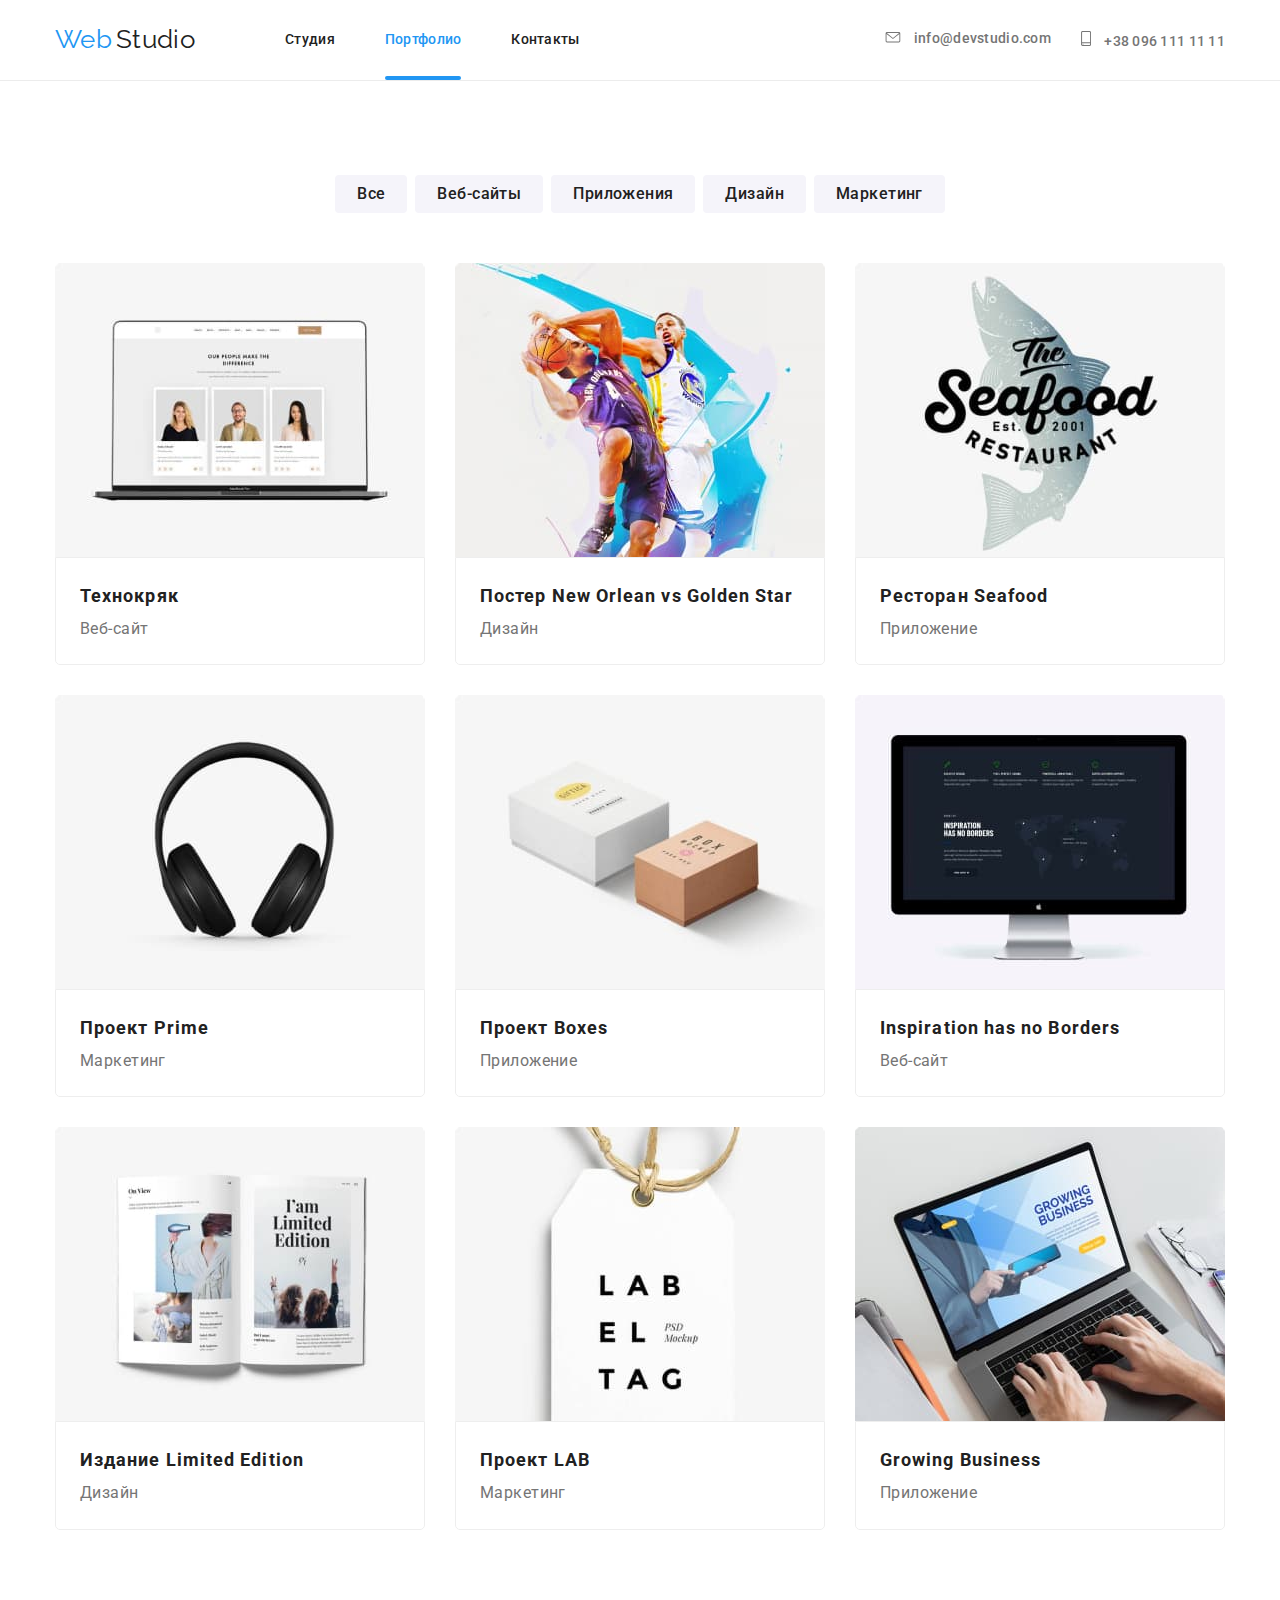
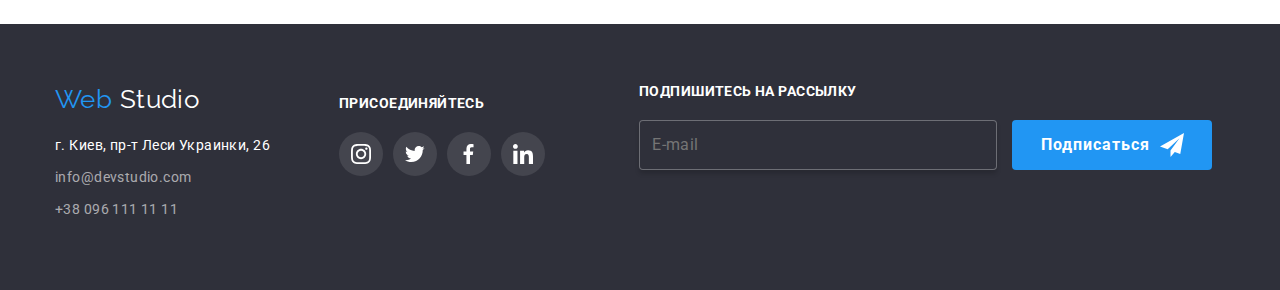
==== commit 9afe6798: "виправляє переповнення" ====
--- a/portfolio.html
+++ b/portfolio.html
@@ -51,11 +51,11 @@
           <nav class="main-nav">
             <ul class="nav">
               <li class="nav-item">
-                <a href="./index.html" class="link main current">Студия</a>
+                <a href="./index.html" class="link main">Студия</a>
               </li>
 
               <li class="nav-item">
-                <a href="./portfolio.html" class="link">Портфолио</a>
+                <a href="./portfolio.html" class="link current">Портфолио</a>
               </li>
               <li class="nav-item"><a href="" class="link">Контакты</a></li>
             </ul>
--- a/css/main.min.css
+++ b/css/main.min.css
@@ -1,2 +1,2 @@
-html{-webkit-box-sizing:border-box;box-sizing:border-box}*,*::before,*::after{-webkit-box-sizing:inherit;box-sizing:inherit}ul{list-style:none;padding:0;margin:0}h1,h2,h3,h4,h5,h6{margin:0}p{margin:0}img{display:block}a{text-decoration:none}.visually-hidden{position:absolute;width:1px;height:1px;margin:-1px;border:0;padding:0;clip:rect(0 0 0 0);overflow:hidden}body{background-color:#fff;color:#757575;font-family:Roboto,sans-serif;letter-spacing:.03em;font-size:14px;line-height:1.7}body.modal-open{overflow:hidden}.advantages,.activity,.team,.clients{padding-bottom:60px;padding-top:60px}@media screen and (min-width: 1200px){.advantages,.activity,.team,.clients{padding-bottom:94px;padding-top:94px}}.container{padding-left:15px;padding-right:15px;margin-left:auto;margin-right:auto}@media screen and (min-width: 480px){.container{width:480px}}@media screen and (min-width: 768px){.container{width:768px}}@media screen and (min-width: 1200px){.container{width:1200px}}@media screen and (min-width: 768px){.header{display:-webkit-box;display:-ms-flexbox;display:flex;-webkit-box-align:center;-ms-flex-align:center;align-items:center}}header{position:relative;border-bottom:1px solid #ececec}header>.container{margin-bottom:0px;padding-top:0px;padding-bottom:0px}@media screen and (max-width: 767px){header>.container{display:-webkit-box;display:-ms-flexbox;display:flex;-webkit-box-pack:justify;-ms-flex-pack:justify;justify-content:space-between}}.section .section-titles{margin-bottom:30px;color:#212121;font-weight:700;font-size:28px;line-height:1.17;text-align:center}@media screen and (min-width: 1200px){.section .section-titles{font-size:36px;line-height:1.3}}.section .activity-title{color:#fff;font-weight:700;font-size:14px;line-height:1.14;text-transform:uppercase;text-align:center}.advantages{border-bottom:1px solid #eee}.advantages .advantage-titles{margin-bottom:10px;color:#212121;font-weight:700;font-size:14px;line-height:1.14;text-transform:uppercase;text-align:center}footer{padding-top:60px;padding-bottom:60px;background-color:#2f303a}.header .logo-link{display:block}@media screen and (max-width: 767px){.header .logo-link{padding:16px 0 16px 0}}.link .links{font-family:Raleway,sans-serif;font-size:26px;line-height:1.2}@media screen and (max-width: 1199px){.link .links{font-size:24px}}.logo-web{color:#2196f3}.logo-studio{color:#212121}.footer-contacts .logo-link{display:block;margin-bottom:20px;font-family:Raleway,sans-serif;font-size:24px;line-height:1.18}@media screen and (min-width: 1200px){.footer-contacts .logo-link{font-size:26px}}.footer-contacts .logo-studio{color:#fff}.main-nav{text-align:center}@media screen and (max-width: 767px){.main-nav{margin-bottom:60px}}@media screen and (min-width: 768px){.main-nav{display:-webkit-box;display:-ms-flexbox;display:flex;-webkit-box-align:center;-ms-flex-align:center;align-items:center}}@media screen and (min-width: 768px) and (max-width: 1199px){.main-nav{margin-right:84px}}@media screen and (min-width: 1200px){.main-nav{margin-right:305px}}.main-nav .link{display:block}.menu-button{display:inline-block;margin:0;padding:0;border:none;background-color:transparent;cursor:pointer;-webkit-transition:fill 250ms cubic-bezier(0.4, 0, 0.2, 1);transition:fill 250ms cubic-bezier(0.4, 0, 0.2, 1)}.menu-button .icon-cross{display:none}.menu-button.is-open .icon-cross{display:block}.menu-button.is-open .icon-burger{display:none}.menu-button:hover,.menu-button:focus{fill:#2196f3}@media screen and (min-width: 768px){.menu-button{display:none}}.menu-container{background-color:#fff}@media screen and (max-width: 767px){.menu-container{display:none;position:absolute;top:100%;left:0;width:100%;padding:60px 140px;-webkit-box-shadow:0px 1px 3px rgba(0,0,0,0.16),0px 2px 4px rgba(0,0,0,0.08),0px 4px 8px rgba(0,0,0,0.04);box-shadow:0px 1px 3px rgba(0,0,0,0.16),0px 2px 4px rgba(0,0,0,0.08),0px 4px 8px rgba(0,0,0,0.04)}.menu-container.is-open{display:block}}@media screen and (min-width: 768px){.menu-container{display:-webkit-box;display:-ms-flexbox;display:flex;-webkit-box-align:center;-ms-flex-align:center;align-items:center;-webkit-box-pack:justify;-ms-flex-pack:justify;justify-content:space-between;margin-left:auto}}.nav{display:inline-block;text-align:center;font-weight:500;font-size:14px;line-height:1.14;letter-spacing:0.02em}@media screen and (min-width: 768px){.nav{display:-webkit-box;display:-ms-flexbox;display:flex}}@media screen and (max-width: 767px){.nav-item:not(:last-child){margin-bottom:32px}}@media screen and (min-width: 768px){.nav-item:not(:last-child){margin-right:50px}}.nav .link{display:inline-block;padding-top:32px;padding-bottom:32px;color:#212121;-webkit-transition:color 250ms cubic-bezier(0.4, 0, 0.2, 1);transition:color 250ms cubic-bezier(0.4, 0, 0.2, 1)}.nav .link:hover,.nav .link:focus{color:#2196f3}@media screen and (max-width: 767px){.nav .link{padding:8px 0}}.nav .current{color:#2196f3;position:relative}.nav .current::after{content:'';display:inline-block;position:absolute;bottom:0;left:0;width:100%;height:4px;background-color:#2196f3;border-radius:2px}.nav .current.main::after{bottom:-1px}.contacts{font-weight:500;font-size:14px;line-height:1.14;letter-spacing:0.02em}@media screen and (max-width: 767px){.contacts{text-align:center}.contacts>li:not(:last-child){margin-bottom:16px}}@media screen and (min-width: 768px) and (max-width: 1199px){.contacts>li:not(:last-child){margin-right:0;margin-bottom:10px}}@media screen and (min-width: 1200px){.contacts>li:not(:last-child){margin-right:30px}}@media screen and (max-width: 1199px){.contacts{font-size:12px}}@media screen and (min-width: 1200px){.contacts{display:-webkit-box;display:-ms-flexbox;display:flex;margin-left:auto}}.contacts .link{color:#757575;-webkit-transition:color 250ms cubic-bezier(0.4, 0, 0.2, 1);transition:color 250ms cubic-bezier(0.4, 0, 0.2, 1)}.contacts .link:hover,.contacts .link:focus{color:#2196f3}.contacts .icon{margin-right:10px;fill:currentColor;-webkit-transition:fill 250ms cubic-bezier(0.4, 0, 0.2, 1);transition:fill 250ms cubic-bezier(0.4, 0, 0.2, 1)}.contacts .icon:hover,.contacts .icon:focus{fill:#2196f3}.hero{min-height:400px;max-width:1600px;margin-left:auto;margin-right:auto;background-color:rgba(47,48,58,0.8);background-image:-webkit-gradient(linear, left top, left bottom, from(rgba(47,48,58,0.8)), to(rgba(47,48,58,0.8))),url(../img/hero-img.jpg);background-image:linear-gradient(rgba(47,48,58,0.8), rgba(47,48,58,0.8)),url(../img/hero-img.jpg);background-position:center;text-align:center}.hero-box{padding:118px 60px}@media screen and (min-width: 1200px){.hero-box{padding:200px 0}}.hero-title{margin-top:0px;margin-bottom:30px;margin-left:auto;margin-right:auto;color:#fff;font-weight:900;font-size:26px;line-height:1.6;letter-spacing:0.06em;text-transform:uppercase}@media screen and (min-width: 1200px){.hero-title{font-size:44px;line-height:1.4}}.hero-button{display:inline-block;border:none;border-radius:4px;padding:10px 32px;min-width:200px;color:#fff;background-color:#2196f3;text-decoration:none;-webkit-box-shadow:0px 4px 4px rgba(0,0,0,0.15);box-shadow:0px 4px 4px rgba(0,0,0,0.15);font-weight:700;font-size:16px;line-height:1.9;letter-spacing:0.06em}.hero-button:focus{outline:none}.backdrop{position:fixed;z-index:1;top:0;left:0;width:100%;height:100%;background-color:rgba(0,0,0,0.2);padding:94px 15px;overflow-y:scroll}.backdrop.is-hidden{opacity:0;pointer-events:none}.modal{position:relative;padding:40px;background-color:#fff;-webkit-box-shadow:0px 2px 1px rgba(0,0,0,0.2),0px 1px 1px rgba(0,0,0,0.14),0px 1px 3px rgba(0,0,0,0.12);box-shadow:0px 2px 1px rgba(0,0,0,0.2),0px 1px 1px rgba(0,0,0,0.14),0px 1px 3px rgba(0,0,0,0.12);border-radius:4px}@media screen and (min-width: 768px){.modal{position:absolute;top:50%;left:50%;-webkit-transform:translate(-50%, -50%);transform:translate(-50%, -50%);max-width:450px;width:100%}}@media screen and (min-width: 1200px){.modal{max-width:528px;width:100%}}.modal-title{display:inline-block;margin-bottom:30px;font-weight:700;font-size:20px;line-height:1.15;text-align:center;color:#212121}.modal-close-btn{position:absolute;top:8px;right:8px;width:30px;height:30px;border-radius:50%;background-position:center;border:none;background:#fff;-webkit-box-shadow:0px 2px 1px rgba(0,0,0,0.2),0px 1px 1px rgba(0,0,0,0.14),0px 1px 3px rgba(0,0,0,0.12);box-shadow:0px 2px 1px rgba(0,0,0,0.2),0px 1px 1px rgba(0,0,0,0.14),0px 1px 3px rgba(0,0,0,0.12);-webkit-transition:fill 250ms cubic-bezier(0.4, 0, 0.2, 1);transition:fill 250ms cubic-bezier(0.4, 0, 0.2, 1)}.modal-close-btn:hover,.modal-close-btn:focus .close{fill:#2196f3;cursor:pointer}.modal-submit{display:inline-block;border:none;border-radius:4px;width:200px;padding:10px 28px 10px 29px;margin:0 auto;font-family:inherit;font-weight:700;font-size:16px;line-height:1.9;letter-spacing:0.06em;color:#fff;background-color:#2196f3}form{width:100%;height:100%}.form-field{position:relative;display:-webkit-box;display:-ms-flexbox;display:flex;-webkit-box-orient:vertical;-webkit-box-direction:normal;-ms-flex-direction:column;flex-direction:column;margin-bottom:28px}.form-field:last-child{margin-bottom:20px}.form-input{display:inline-block;border:none;border-radius:4px;width:100%;padding:12px 44px 12px 42px;border:1px solid rgba(33,33,33,0.2);-webkit-box-sizing:border-box;box-sizing:border-box}.form-input:focus{border:1px solid #2196f3}.input-textarea{padding:12px 44px 12px 16px;max-width:448px;min-height:120px;resize:none;border:1px solid rgba(33,33,33,0.2);outline:none}.fields-label{position:absolute;top:50%;left:42px;-webkit-transform:translateY(-50%);transform:translateY(-50%);font-weight:400;font-size:14px;line-height:1.14;letter-spacing:0.01em;color:#212121;-webkit-transition:all 250ms cubic-bezier(0.4, 0, 0.2, 1);transition:all 250ms cubic-bezier(0.4, 0, 0.2, 1)}.coment{left:16px;top:12px;-webkit-transform:translateY(0);transform:translateY(0)}.form-input:focus+.fields-label,.form-input:not(:placeholder-shown)+.fields-label{color:#2196f3;font-size:12px;-webkit-transform:translate(-39px, -37px);transform:translate(-39px, -37px)}.input-textarea:focus+.fields-label{color:#2196f3;-webkit-transform:translate(-12px, -28px);transform:translate(-12px, -28px)}.form-input:focus ~ .icon-form{fill:#2196f3}.icon-form{position:absolute;top:50%;left:19px;-webkit-transform:translateY(-50%);transform:translateY(-50%);fill:#212121;-webkit-transition:fill 250ms cubic-bezier(0.4, 0, 0.2, 1);transition:fill 250ms cubic-bezier(0.4, 0, 0.2, 1)}.checkbox{-webkit-appearance:none;-moz-appearance:none;appearance:none;position:absolute}@media screen and (min-width: 480px) and (max-width: 768px){.checkbox-field{margin-bottom:20px}}@media screen and (min-width: 1200px){.checkbox-field{margin-bottom:30px}}.checkbox-label{display:-webkit-box;display:-ms-flexbox;display:flex;-webkit-box-align:center;-ms-flex-align:center;align-items:center;-webkit-box-pack:center;-ms-flex-pack:center;justify-content:center}.checkbox-icon{display:inline-block;width:15px;height:15px;margin-right:8px;border:1px solid #212121;border-radius:2px}.checkbox-text{font-weight:normal;font-size:12px;line-height:1.2;letter-spacing:0.03em;color:#757575}.checkbox:checked+.checkbox-icon{background-color:#2196f3;background-image:url(../img/icon-check.svg);background-size:contain;background-origin:border-box;border-color:transparent}.checkbox-link{position:relative;color:#2196f3}.checkbox-link>input{width:100%}.checkbox-link::before{content:'';position:absolute;bottom:1px;display:inline-block;width:100%;height:1px;background-color:#2196f3}@media screen and (min-width: 768px){.advantages-list>li{width:calc((100% - 60px) / 2);margin:15px}}@media screen and (min-width: 1200px){.advantages-list>li{width:calc((100% - 120px) / 4)}}@media screen and (max-width: 767px){.advantages-list>li:not(:last-child){margin-bottom:30px}}@media screen and (min-width: 768px){.advantages-list{display:-webkit-box;display:-ms-flexbox;display:flex;-ms-flex-wrap:wrap;flex-wrap:wrap;margin:-15px}}.advantages-list-item:nth-child(1)::before,.advantages-list-item:nth-child(2)::before,.advantages-list-item:nth-child(3)::before,.advantages-list-item:nth-child(4)::before{content:'';display:block;margin-bottom:30px;height:120px;background-size:70px 70px;background-repeat:no-repeat;background-color:#f5f4fa;background-position:center}.advantages-list-item:nth-child(1)::before{background-image:url(../img/details.svg)}.advantages-list-item:nth-child(2)::before{background-image:url(../img/punctuality.svg)}.advantages-list-item:nth-child(3)::before{background-image:url(../img/planning.svg)}.advantages-list-item:nth-child(4)::before{background-image:url(../img/modern-tech.svg)}@media screen and (max-width: 1199px){.activity{display:none}}.activity-list>li{position:relative;width:calc((100% - 2 * 30px) / 3)}.activity-list>li:not(:last-child){margin-right:30px}.activity-list{display:-webkit-box;display:-ms-flexbox;display:flex}.activity-list .link{display:block;padding-top:27px;padding-bottom:27px;position:absolute;bottom:0;right:0;left:0;background-color:rgba(47,48,58,0.8)}.team{background-color:#f5f4fa}@media screen and (min-width: 768px){.team-list{display:-webkit-box;display:-ms-flexbox;display:flex;-ms-flex-wrap:wrap;flex-wrap:wrap;margin:-15px}}@media screen and (min-width: 1200px){.team-list{-webkit-box-orient:horizontal;-webkit-box-direction:normal;-ms-flex-direction:row;flex-direction:row}}.team-list>li{padding-bottom:24px;border-radius:4px;-webkit-box-shadow:0px 2px 1px rgba(0,0,0,0.2),0px 1px 1px rgba(0,0,0,0.14),0px 1px 3px rgba(0,0,0,0.12);box-shadow:0px 2px 1px rgba(0,0,0,0.2),0px 1px 1px rgba(0,0,0,0.14),0px 1px 3px rgba(0,0,0,0.12);background-color:#fff}@media screen and (min-width: 768px){.team-list>li{width:calc((100% - 60px) / 2);margin:15px}}@media screen and (min-width: 1200px){.team-list>li{width:calc((100% - 120px) / 4)}}@media screen and (max-width: 767px){.team-list>li:not(:last-child){margin-bottom:30px}}.team-list img{margin-bottom:30px;border-radius:4px 4px 0px 0px}.team-members{color:#212121;font-weight:500;font-size:16px;line-height:1.2;margin-bottom:10px;text-align:center}.profession{font-weight:400;font-size:16px;line-height:1.2;margin-bottom:16px;text-align:center}.team-pages{display:-webkit-box;display:-ms-flexbox;display:flex;-webkit-box-pack:center;-ms-flex-pack:center;justify-content:center}.team-pages>li+li{margin-left:11px}.link-socio{display:block;padding:12px;width:44px;height:44px;border-radius:50%;background-color:rgba(255,255,255,0.1);fill:#afb1b8;-webkit-transition-property:background-color, fill;transition-property:background-color, fill;-webkit-transition-duration:250ms;transition-duration:250ms;-webkit-transition-timing-function:cubic-bezier(0.4, 0, 0.2, 1);transition-timing-function:cubic-bezier(0.4, 0, 0.2, 1)}.link-socio:hover,.link-socio:focus{background-color:#2196f3;fill:#fff}.clients-list{display:-webkit-box;display:-ms-flexbox;display:flex;-ms-flex-wrap:wrap;flex-wrap:wrap}@media screen and (max-width: 767px){.clients-list{-webkit-box-pack:justify;-ms-flex-pack:justify;justify-content:space-between}}@media screen and (min-width: 768px){.clients-list{-ms-flex-wrap:wrap;flex-wrap:wrap;margin:-15px}}.clients-list>li{width:calc((100% - 30px) / 2)}@media screen and (min-width: 768px){.clients-list>li{width:calc((100% - 90px) / 3);margin:15px}}@media screen and (min-width: 1200px){.clients-list>li{width:calc((100% - 180px) / 6)}}@media screen and (max-width: 767px){.clients-list>li{margin-bottom:30px}}@media screen and (max-width: 767px){.clients-list>li:nth-last-child(-n+2){margin-bottom:0}}.link-client{display:-webkit-box;display:-ms-flexbox;display:flex;-webkit-box-align:center;-ms-flex-align:center;align-items:center;-webkit-box-pack:center;-ms-flex-pack:center;justify-content:center;height:90px;fill:#afb1b8;border:1px solid #afb1b8;border-radius:4px;-webkit-transition-property:border, fill;transition-property:border, fill;-webkit-transition-duration:250ms;transition-duration:250ms;-webkit-transition-timing-function:cubic-bezier(0.4, 0, 0.2, 1);transition-timing-function:cubic-bezier(0.4, 0, 0.2, 1)}.link-client:hover,.link-client:focus{border:1px solid #2196f3;fill:#2196f3}@media screen and (min-width: 1200px){.container-footer{display:-webkit-box;display:-ms-flexbox;display:flex}}@media screen and (min-width: 768px){.footer-box{display:-webkit-box;display:-ms-flexbox;display:flex;-webkit-box-align:baseline;-ms-flex-align:baseline;align-items:baseline}}@media screen and (min-width: 768px) and (max-width: 1199px){.footer-box{-webkit-box-pack:justify;-ms-flex-pack:justify;justify-content:space-between;padding:0 76px 0 89px}}.footer-contacts{margin-bottom:60px}@media screen and (max-width: 1199px){.footer-contacts{text-align:center}}@media screen and (min-width: 1200px){.footer-contacts{margin:0px 69px 0px 0px}}.footer-contacts>ul>li{margin-bottom:8px}.footer-contacts .link{color:rgba(255,255,255,0.6);font-weight:400}.link-item .link{color:#fff}.join-networks{display:-webkit-box;display:-ms-flexbox;display:flex;-webkit-box-pack:center;-ms-flex-pack:center;justify-content:center}.join-networks>li+li{margin-left:10px}.join-networks .icon{fill:#fff}@media screen and (max-width: 767px){.join{margin-bottom:60px}}@media screen and (min-width: 1200px){.join{margin-right:94px}}@media screen and (max-width: 1199px){.join{text-align:center}}.join-header{display:block;margin-bottom:20px;color:#fff;font-weight:700;font-size:14px;line-height:1.14;text-transform:uppercase}@media screen and (max-width: 1199px){.join-form{text-align:center}}.submit{display:-webkit-inline-box;display:-ms-inline-flexbox;display:inline-flex;border:none;border-radius:4px;height:50px;padding:10px 28px 10px 29px;-webkit-box-align:center;-ms-flex-align:center;align-items:center;font-family:inherit;font-weight:700;font-size:16px;line-height:1.9;letter-spacing:0.06em;color:#fff;background-color:#2196f3}.submit::after{content:'';margin-left:10px;width:24px;height:24px;background-image:url(../img/send.svg)}.mail-field{margin-bottom:20px;-webkit-box-sizing:border-box;box-sizing:border-box;margin-right:12px;padding:18px 12px;font-size:16px;line-height:1.9;letter-spacing:0.03em;min-width:358px;height:50px;background-color:#2f303a;border:1px solid rgba(255,255,255,0.3);-webkit-box-shadow:0px 4px 4px rgba(0,0,0,0.15);box-shadow:0px 4px 4px rgba(0,0,0,0.15);border-radius:4px;color:rgba(255,255,255,0.3)}@media screen and (min-width: 768px) and (max-width: 1199px){.mail-field{margin:0 50px 20px 50px;min-width:450px}}.filter button{display:inline-block;border:none;border-radius:4px;padding:6px 22px;color:#212121;background-color:#f5f4fa;font-family:inherit;font-weight:500;font-size:16px;line-height:1.6;letter-spacing:inherit;cursor:pointer;-webkit-transition-property:color, background-color, -webkit-box-shadow;transition-property:color, background-color, -webkit-box-shadow;transition-property:color, background-color, box-shadow;transition-property:color, background-color, box-shadow, -webkit-box-shadow;-webkit-transition-duration:250ms;transition-duration:250ms;-webkit-transition-timing-function:cubic-bezier(0.4, 0, 0.2, 1);transition-timing-function:cubic-bezier(0.4, 0, 0.2, 1)}.filter button:hover,.filter button:focus{color:#fff;background-color:#2196f3;-webkit-box-shadow:0px 2px 2px rgba(0,0,0,0.12),0px 1px 2px rgba(0,0,0,0.08),0px 3px 1px rgba(0,0,0,0.1);box-shadow:0px 2px 2px rgba(0,0,0,0.12),0px 1px 2px rgba(0,0,0,0.08),0px 3px 1px rgba(0,0,0,0.1)}.filter{display:-webkit-box;display:-ms-flexbox;display:flex;-ms-flex-wrap:wrap;flex-wrap:wrap;margin-bottom:40px}@media screen and (min-width: 768px) and (max-width: 1199px){.filter{margin-bottom:30px}}@media screen and (min-width: 768px){.filter{-webkit-box-pack:center;-ms-flex-pack:center;justify-content:center}}@media screen and (min-width: 1200px){.filter{margin-bottom:50px}}.filter-item+li{margin-left:8px}@media screen and (min-width: 480px) and (max-width: 767px){.filter-item:nth-child(4){margin-left:0}}@media screen and (max-width: 481px){.filter-item{margin-bottom:15px}}.filter-item:nth-last-child(-n+2){margin-bottom:0}.portfolio{padding-top:40px;padding-bottom:60px}@media screen and (min-width: 1200px){.portfolio{padding:94px 0 94px 0}}.card-content{padding:20px 24px;height:110px;border:1px solid #eee;border-bottom-right-radius:5px;border-bottom-left-radius:5px}@media screen and (min-width: 768px){.example{display:-webkit-box;display:-ms-flexbox;display:flex;-ms-flex-wrap:wrap;flex-wrap:wrap}}@media screen and (min-width: 768px) and (max-width: 1199px){.example{margin:-15px}}.example .example-title{color:#212121;font-weight:700;font-size:18px;line-height:2;letter-spacing:0.06em}.example .paragraf{color:#757575;font-weight:400;font-size:16px;line-height:1.9}.example .example-items{height:404px;border-radius:5px 5px 0px 0px;overflow:hidden;-webkit-transition-property:opasity, -webkit-box-shadow, -webkit-transform;transition-property:opasity, -webkit-box-shadow, -webkit-transform;transition-property:box-shadow, opasity, transform;transition-property:box-shadow, opasity, transform, -webkit-box-shadow, -webkit-transform;-webkit-transition-duration:250ms;transition-duration:250ms;-webkit-transition-timing-function:cubic-bezier(0.4, 0, 0.2, 1);transition-timing-function:cubic-bezier(0.4, 0, 0.2, 1)}@media screen and (max-width: 767px){.example .example-items{margin-bottom:30px}}@media screen and (min-width: 768px){.example .example-items{width:calc((100% - 60px) / 2)}}@media screen and (min-width: 768px) and (max-width: 1199px){.example .example-items{margin:15px}}@media screen and (min-width: 1200px){.example .example-items{width:calc((100% - 2 * 30px) / 3);margin-right:30px}}@media screen and (min-width: 1200px){.example .example-items:nth-child(3n){margin-right:0px}}@media screen and (min-width: 1200px){.example .example-items:nth-last-child(-n+3){margin-bottom:0px}}.img-box{position:relative;overflow:hidden}.img-box .example-overlay{position:absolute;top:0;width:100%;height:100%;background-color:rgba(33,150,243,0.9);-webkit-transform:translateY(100%);transform:translateY(100%);opacity:0;-webkit-transition:opacity 250ms cubic-bezier(0.4, 0, 0.2, 1),-webkit-transform 250ms cubic-bezier(0.4, 0, 0.2, 1);transition:opacity 250ms cubic-bezier(0.4, 0, 0.2, 1),-webkit-transform 250ms cubic-bezier(0.4, 0, 0.2, 1);transition:transform 250ms cubic-bezier(0.4, 0, 0.2, 1),opacity 250ms cubic-bezier(0.4, 0, 0.2, 1);transition:transform 250ms cubic-bezier(0.4, 0, 0.2, 1),opacity 250ms cubic-bezier(0.4, 0, 0.2, 1),-webkit-transform 250ms cubic-bezier(0.4, 0, 0.2, 1)}.example-text{position:absolute;top:0;height:100%;padding:63px 24px;color:#fff;font-weight:400;font-size:18px;line-height:1.55;opacity:0;-webkit-transition-property:tramsform, opasity;transition-property:tramsform, opasity;-webkit-transition-duration:250ms;transition-duration:250ms;-webkit-transition-timing-function:cubic-bezier(0.4, 0, 0.2, 1);transition-timing-function:cubic-bezier(0.4, 0, 0.2, 1)}.example-items:hover,.example-items:focus,.example-items .link:hover,.example-items .link:focus,.example-items:hover .example-text,.example-items:focus .example-text,.example-items:hover .example-overlay,.example-items:focus .example-overlay{-webkit-box-shadow:1px 4px 6px rgba(0,0,0,0.16),0px 4px 4px rgba(0,0,0,0.06),0px 1px 1px rgba(0,0,0,0.12);box-shadow:1px 4px 6px rgba(0,0,0,0.16),0px 4px 4px rgba(0,0,0,0.06),0px 1px 1px rgba(0,0,0,0.12);-webkit-transform:translateY(0);transform:translateY(0);opacity:1}
+html{-webkit-box-sizing:border-box;box-sizing:border-box}*,*::before,*::after{-webkit-box-sizing:inherit;box-sizing:inherit}ul{list-style:none;padding:0;margin:0}h1,h2,h3,h4,h5,h6{margin:0}p{margin:0}img{display:block}a{text-decoration:none}.visually-hidden{position:absolute;width:1px;height:1px;margin:-1px;border:0;padding:0;clip:rect(0 0 0 0);overflow:hidden}body{background-color:#fff;color:#757575;font-family:Roboto,sans-serif;letter-spacing:.03em;font-size:14px;line-height:1.7}body.modal-open{overflow:hidden}.advantages,.activity,.team,.clients{padding-bottom:60px;padding-top:60px}@media screen and (min-width: 1200px){.advantages,.activity,.team,.clients{padding-bottom:94px;padding-top:94px}}.container{padding-left:15px;padding-right:15px;margin-left:auto;margin-right:auto}@media screen and (min-width: 480px){.container{width:480px}}@media screen and (min-width: 768px){.container{width:768px}}@media screen and (min-width: 1200px){.container{width:1200px}}@media screen and (min-width: 768px){.header{display:-webkit-box;display:-ms-flexbox;display:flex;-webkit-box-align:center;-ms-flex-align:center;align-items:center}}header{position:relative;border-bottom:1px solid #ececec}header>.container{margin-bottom:0px;padding-top:0px;padding-bottom:0px}@media screen and (max-width: 767px){header>.container{display:-webkit-box;display:-ms-flexbox;display:flex;-webkit-box-pack:justify;-ms-flex-pack:justify;justify-content:space-between}}.section .section-titles{margin-bottom:30px;color:#212121;font-weight:700;font-size:28px;line-height:1.17;text-align:center}@media screen and (min-width: 1200px){.section .section-titles{font-size:36px;line-height:1.3}}.section .activity-title{color:#fff;font-weight:700;font-size:14px;line-height:1.14;text-transform:uppercase;text-align:center}.advantages{border-bottom:1px solid #eee}.advantages .advantage-titles{margin-bottom:10px;color:#212121;font-weight:700;font-size:14px;line-height:1.14;text-transform:uppercase;text-align:center}footer{padding-top:60px;padding-bottom:60px;background-color:#2f303a}.header .logo-link{display:block}@media screen and (max-width: 767px){.header .logo-link{padding:16px 0 16px 0}}.link .links{font-family:Raleway,sans-serif;font-size:26px;line-height:1.2}@media screen and (max-width: 1199px){.link .links{font-size:24px}}.logo-web{color:#2196f3}.logo-studio{color:#212121}.footer-contacts .logo-link{display:block;margin-bottom:20px;font-family:Raleway,sans-serif;font-size:24px;line-height:1.18}@media screen and (min-width: 1200px){.footer-contacts .logo-link{font-size:26px}}.footer-contacts .logo-studio{color:#fff}.main-nav{text-align:center}@media screen and (max-width: 767px){.main-nav{margin-bottom:60px}}@media screen and (min-width: 768px){.main-nav{display:-webkit-box;display:-ms-flexbox;display:flex;-webkit-box-align:center;-ms-flex-align:center;align-items:center}}@media screen and (min-width: 768px) and (max-width: 1199px){.main-nav{margin-right:84px}}@media screen and (min-width: 1200px){.main-nav{margin-right:305px}}.main-nav .link{display:block}.menu-button{display:inline-block;margin:0;padding:0;border:none;background-color:transparent;cursor:pointer;-webkit-transition:fill 250ms cubic-bezier(0.4, 0, 0.2, 1);transition:fill 250ms cubic-bezier(0.4, 0, 0.2, 1)}.menu-button .icon-cross{display:none}.menu-button.is-open .icon-cross{display:block}.menu-button.is-open .icon-burger{display:none}.menu-button:hover,.menu-button:focus{fill:#2196f3}@media screen and (min-width: 768px){.menu-button{display:none}}.menu-container{background-color:#fff}@media screen and (max-width: 767px){.menu-container{display:none;position:absolute;top:100%;left:0;width:100%;padding:60px 140px;-webkit-box-shadow:0px 1px 3px rgba(0,0,0,0.16),0px 2px 4px rgba(0,0,0,0.08),0px 4px 8px rgba(0,0,0,0.04);box-shadow:0px 1px 3px rgba(0,0,0,0.16),0px 2px 4px rgba(0,0,0,0.08),0px 4px 8px rgba(0,0,0,0.04)}.menu-container.is-open{display:block}}@media screen and (min-width: 768px){.menu-container{display:-webkit-box;display:-ms-flexbox;display:flex;-webkit-box-align:center;-ms-flex-align:center;align-items:center;-webkit-box-pack:justify;-ms-flex-pack:justify;justify-content:space-between;margin-left:auto}}.nav{display:inline-block;text-align:center;font-weight:500;font-size:14px;line-height:1.14;letter-spacing:0.02em}@media screen and (min-width: 768px){.nav{display:-webkit-box;display:-ms-flexbox;display:flex}}@media screen and (max-width: 767px){.nav-item:not(:last-child){margin-bottom:32px}}@media screen and (min-width: 768px){.nav-item:not(:last-child){margin-right:50px}}.nav .link{display:inline-block;padding-top:32px;padding-bottom:32px;color:#212121;-webkit-transition:color 250ms cubic-bezier(0.4, 0, 0.2, 1);transition:color 250ms cubic-bezier(0.4, 0, 0.2, 1)}.nav .link:hover,.nav .link:focus{color:#2196f3}@media screen and (max-width: 767px){.nav .link{padding:8px 0}}.nav .current{color:#2196f3;position:relative}.nav .current::after{content:'';display:inline-block;position:absolute;bottom:0;left:0;width:100%;height:4px;background-color:#2196f3;border-radius:2px}.nav .current.main::after{bottom:-1px}.contacts{font-weight:500;font-size:14px;line-height:1.14;letter-spacing:0.02em}@media screen and (max-width: 767px){.contacts{text-align:center}.contacts>li:not(:last-child){margin-bottom:16px}}@media screen and (min-width: 768px) and (max-width: 1199px){.contacts>li:not(:last-child){margin-right:0;margin-bottom:10px}}@media screen and (min-width: 1200px){.contacts>li:not(:last-child){margin-right:30px}}@media screen and (max-width: 1199px){.contacts{font-size:12px}}@media screen and (min-width: 1200px){.contacts{display:-webkit-box;display:-ms-flexbox;display:flex;margin-left:auto}}.contacts .link{color:#757575;-webkit-transition:color 250ms cubic-bezier(0.4, 0, 0.2, 1);transition:color 250ms cubic-bezier(0.4, 0, 0.2, 1)}.contacts .link:hover,.contacts .link:focus{color:#2196f3}.contacts .icon{margin-right:10px;fill:currentColor;-webkit-transition:fill 250ms cubic-bezier(0.4, 0, 0.2, 1);transition:fill 250ms cubic-bezier(0.4, 0, 0.2, 1)}.contacts .icon:hover,.contacts .icon:focus{fill:#2196f3}.hero{min-height:400px;max-width:1600px;margin-left:auto;margin-right:auto;background-color:rgba(47,48,58,0.8);background-image:-webkit-gradient(linear, left top, left bottom, from(rgba(47,48,58,0.8)), to(rgba(47,48,58,0.8))),url(../img/hero-img.jpg);background-image:linear-gradient(rgba(47,48,58,0.8), rgba(47,48,58,0.8)),url(../img/hero-img.jpg);background-position:center;text-align:center}.hero-box{padding:118px 60px}@media screen and (min-width: 1200px){.hero-box{padding:200px 0}}.hero-title{margin-top:0px;margin-bottom:30px;margin-left:auto;margin-right:auto;color:#fff;font-weight:900;font-size:26px;line-height:1.6;letter-spacing:0.06em;text-transform:uppercase}@media screen and (min-width: 1200px){.hero-title{font-size:44px;line-height:1.4}}.hero-button{display:inline-block;border:none;border-radius:4px;padding:10px 32px;min-width:200px;color:#fff;background-color:#2196f3;text-decoration:none;-webkit-box-shadow:0px 4px 4px rgba(0,0,0,0.15);box-shadow:0px 4px 4px rgba(0,0,0,0.15);font-weight:700;font-size:16px;line-height:1.9;letter-spacing:0.06em}.hero-button:focus{outline:none}.backdrop{position:fixed;z-index:1;top:0;left:0;width:100%;height:100%;background-color:rgba(0,0,0,0.2);padding:94px 15px;overflow-y:scroll}.backdrop.is-hidden{opacity:0;pointer-events:none}.modal{position:relative;padding:40px;background-color:#fff;-webkit-box-shadow:0px 2px 1px rgba(0,0,0,0.2),0px 1px 1px rgba(0,0,0,0.14),0px 1px 3px rgba(0,0,0,0.12);box-shadow:0px 2px 1px rgba(0,0,0,0.2),0px 1px 1px rgba(0,0,0,0.14),0px 1px 3px rgba(0,0,0,0.12);border-radius:4px}@media screen and (min-width: 768px){.modal{position:absolute;top:50%;left:50%;-webkit-transform:translate(-50%, -50%);transform:translate(-50%, -50%);max-width:450px;width:100%}}@media screen and (min-width: 1200px){.modal{max-width:528px;width:100%}}.modal-title{display:inline-block;margin-bottom:30px;font-weight:700;font-size:20px;line-height:1.5;text-align:center;color:#212121}@media screen and (min-width: 1200px){.modal-title{line-height:1.15}}.modal-close-btn{position:absolute;top:8px;right:8px;width:30px;height:30px;border-radius:50%;background-position:center;border:none;background:#fff;-webkit-box-shadow:0px 2px 1px rgba(0,0,0,0.2),0px 1px 1px rgba(0,0,0,0.14),0px 1px 3px rgba(0,0,0,0.12);box-shadow:0px 2px 1px rgba(0,0,0,0.2),0px 1px 1px rgba(0,0,0,0.14),0px 1px 3px rgba(0,0,0,0.12);-webkit-transition:fill 250ms cubic-bezier(0.4, 0, 0.2, 1);transition:fill 250ms cubic-bezier(0.4, 0, 0.2, 1)}.modal-close-btn:hover,.modal-close-btn:focus .close{fill:#2196f3;cursor:pointer}.modal-submit{display:inline-block;border:none;border-radius:4px;width:200px;padding:10px 28px 10px 29px;margin:0 auto;font-family:inherit;font-weight:700;font-size:16px;line-height:1.9;letter-spacing:0.06em;color:#fff;background-color:#2196f3}form{width:100%;height:100%}.form-field{position:relative;display:-webkit-box;display:-ms-flexbox;display:flex;-webkit-box-orient:vertical;-webkit-box-direction:normal;-ms-flex-direction:column;flex-direction:column;margin-bottom:28px}.form-field:last-child{margin-bottom:20px}.form-input{display:inline-block;border:none;border-radius:4px;width:100%;padding:12px 44px 12px 42px;border:1px solid rgba(33,33,33,0.2);-webkit-box-sizing:border-box;box-sizing:border-box}.form-input:focus{border:1px solid #2196f3}.input-textarea{padding:12px 44px 12px 16px;max-width:448px;min-height:120px;resize:none;border:1px solid rgba(33,33,33,0.2);outline:none}.fields-label{position:absolute;top:50%;left:42px;-webkit-transform:translateY(-50%);transform:translateY(-50%);font-weight:400;font-size:14px;line-height:1.14;letter-spacing:0.01em;color:#212121;-webkit-transition:all 250ms cubic-bezier(0.4, 0, 0.2, 1);transition:all 250ms cubic-bezier(0.4, 0, 0.2, 1)}.coment{left:16px;top:12px;-webkit-transform:translateY(0);transform:translateY(0)}.form-input:focus+.fields-label,.form-input:not(:placeholder-shown)+.fields-label{color:#2196f3;font-size:12px;-webkit-transform:translate(-39px, -37px);transform:translate(-39px, -37px)}.input-textarea:focus+.fields-label{color:#2196f3;-webkit-transform:translate(-12px, -28px);transform:translate(-12px, -28px)}.form-input:focus ~ .icon-form{fill:#2196f3}.icon-form{position:absolute;top:50%;left:19px;-webkit-transform:translateY(-50%);transform:translateY(-50%);fill:#212121;-webkit-transition:fill 250ms cubic-bezier(0.4, 0, 0.2, 1);transition:fill 250ms cubic-bezier(0.4, 0, 0.2, 1)}.checkbox{-webkit-appearance:none;-moz-appearance:none;appearance:none;position:absolute}@media screen and (min-width: 480px) and (max-width: 768px){.checkbox-field{margin-bottom:20px}}@media screen and (min-width: 1200px){.checkbox-field{margin-bottom:30px}}.checkbox-label{display:-webkit-box;display:-ms-flexbox;display:flex;-webkit-box-align:center;-ms-flex-align:center;align-items:center;-webkit-box-pack:center;-ms-flex-pack:center;justify-content:center}.checkbox-icon{display:inline-block;width:15px;height:15px;margin-right:8px;border:1px solid #212121;border-radius:2px}.checkbox-text{font-weight:normal;font-size:12px;line-height:1.2;letter-spacing:0.03em;color:#757575}@media screen and (min-width: 1200px){.checkbox-text{font-size:14px;line-height:1.7}}.checkbox:checked+.checkbox-icon{background-color:#2196f3;background-image:url(../img/icon-check.svg);background-size:contain;background-origin:border-box;border-color:transparent}.checkbox-link{position:relative;color:#2196f3}.checkbox-link>input{width:100%}.checkbox-link::before{content:'';position:absolute;bottom:1px;display:inline-block;width:100%;height:1px;background-color:#2196f3}@media screen and (min-width: 768px){.advantages-list>li{width:calc((100% - 60px) / 2);margin:15px}}@media screen and (min-width: 1200px){.advantages-list>li{width:calc((100% - 120px) / 4)}}@media screen and (max-width: 767px){.advantages-list>li:not(:last-child){margin-bottom:30px}}@media screen and (min-width: 768px){.advantages-list{display:-webkit-box;display:-ms-flexbox;display:flex;-ms-flex-wrap:wrap;flex-wrap:wrap;margin:-15px}}.advantages-list-item:nth-child(1)::before,.advantages-list-item:nth-child(2)::before,.advantages-list-item:nth-child(3)::before,.advantages-list-item:nth-child(4)::before{content:'';display:block;margin-bottom:30px;height:120px;background-size:70px 70px;background-repeat:no-repeat;background-color:#f5f4fa;background-position:center}.advantages-list-item:nth-child(1)::before{background-image:url(../img/details.svg)}.advantages-list-item:nth-child(2)::before{background-image:url(../img/punctuality.svg)}.advantages-list-item:nth-child(3)::before{background-image:url(../img/planning.svg)}.advantages-list-item:nth-child(4)::before{background-image:url(../img/modern-tech.svg)}@media screen and (max-width: 1199px){.activity{display:none}}.activity-list>li{position:relative;width:calc((100% - 2 * 30px) / 3)}.activity-list>li:not(:last-child){margin-right:30px}.activity-list{display:-webkit-box;display:-ms-flexbox;display:flex}.activity-list .link{display:block;padding-top:27px;padding-bottom:27px;position:absolute;bottom:0;right:0;left:0;background-color:rgba(47,48,58,0.8)}.team{background-color:#f5f4fa}@media screen and (min-width: 768px){.team-list{display:-webkit-box;display:-ms-flexbox;display:flex;-ms-flex-wrap:wrap;flex-wrap:wrap;margin:-15px}}@media screen and (min-width: 1200px){.team-list{-webkit-box-orient:horizontal;-webkit-box-direction:normal;-ms-flex-direction:row;flex-direction:row}}.team-list>li{padding-bottom:24px;border-radius:4px;-webkit-box-shadow:0px 2px 1px rgba(0,0,0,0.2),0px 1px 1px rgba(0,0,0,0.14),0px 1px 3px rgba(0,0,0,0.12);box-shadow:0px 2px 1px rgba(0,0,0,0.2),0px 1px 1px rgba(0,0,0,0.14),0px 1px 3px rgba(0,0,0,0.12);background-color:#fff}@media screen and (min-width: 768px){.team-list>li{width:calc((100% - 60px) / 2);margin:15px}}@media screen and (min-width: 1200px){.team-list>li{width:calc((100% - 120px) / 4)}}@media screen and (max-width: 767px){.team-list>li:not(:last-child){margin-bottom:30px}}.team-list img{margin-bottom:30px;border-radius:4px 4px 0px 0px}.team-members{color:#212121;font-weight:500;font-size:16px;line-height:1.2;margin-bottom:10px;text-align:center}.profession{font-weight:400;font-size:16px;line-height:1.2;margin-bottom:16px;text-align:center}.team-pages{display:-webkit-box;display:-ms-flexbox;display:flex;-webkit-box-pack:center;-ms-flex-pack:center;justify-content:center}.team-pages>li+li{margin-left:11px}.link-socio{display:block;padding:12px;width:44px;height:44px;border-radius:50%;background-color:rgba(255,255,255,0.1);fill:#afb1b8;-webkit-transition-property:background-color, fill;transition-property:background-color, fill;-webkit-transition-duration:250ms;transition-duration:250ms;-webkit-transition-timing-function:cubic-bezier(0.4, 0, 0.2, 1);transition-timing-function:cubic-bezier(0.4, 0, 0.2, 1)}.link-socio:hover,.link-socio:focus{background-color:#2196f3;fill:#fff}.clients-list{display:-webkit-box;display:-ms-flexbox;display:flex;-ms-flex-wrap:wrap;flex-wrap:wrap}@media screen and (max-width: 767px){.clients-list{-webkit-box-pack:justify;-ms-flex-pack:justify;justify-content:space-between}}@media screen and (min-width: 768px){.clients-list{-ms-flex-wrap:wrap;flex-wrap:wrap;margin:-15px}}.clients-list>li{width:calc((100% - 30px) / 2)}@media screen and (min-width: 768px){.clients-list>li{width:calc((100% - 90px) / 3);margin:15px}}@media screen and (min-width: 1200px){.clients-list>li{width:calc((100% - 180px) / 6)}}@media screen and (max-width: 767px){.clients-list>li{margin-bottom:30px}}@media screen and (max-width: 767px){.clients-list>li:nth-last-child(-n+2){margin-bottom:0}}.link-client{display:-webkit-box;display:-ms-flexbox;display:flex;-webkit-box-align:center;-ms-flex-align:center;align-items:center;-webkit-box-pack:center;-ms-flex-pack:center;justify-content:center;height:90px;fill:#afb1b8;border:1px solid #afb1b8;border-radius:4px;-webkit-transition-property:border, fill;transition-property:border, fill;-webkit-transition-duration:250ms;transition-duration:250ms;-webkit-transition-timing-function:cubic-bezier(0.4, 0, 0.2, 1);transition-timing-function:cubic-bezier(0.4, 0, 0.2, 1)}.link-client:hover,.link-client:focus{border:1px solid #2196f3;fill:#2196f3}@media screen and (min-width: 1200px){.container-footer{display:-webkit-box;display:-ms-flexbox;display:flex}}@media screen and (min-width: 768px){.footer-box{display:-webkit-box;display:-ms-flexbox;display:flex;-webkit-box-align:baseline;-ms-flex-align:baseline;align-items:baseline}}@media screen and (min-width: 768px) and (max-width: 1199px){.footer-box{-webkit-box-pack:justify;-ms-flex-pack:justify;justify-content:space-between;padding:0 76px 0 89px}}.footer-contacts{margin-bottom:60px}@media screen and (max-width: 1199px){.footer-contacts{text-align:center}}@media screen and (min-width: 1200px){.footer-contacts{margin:0px 69px 0px 0px}}.footer-contacts>ul>li{margin-bottom:8px}.footer-contacts .link{color:rgba(255,255,255,0.6);font-weight:400}.link-item .link{color:#fff}.join-networks{display:-webkit-box;display:-ms-flexbox;display:flex;-webkit-box-pack:center;-ms-flex-pack:center;justify-content:center}.join-networks>li+li{margin-left:10px}.join-networks .icon{fill:#fff}@media screen and (max-width: 767px){.join{margin-bottom:60px}}@media screen and (min-width: 1200px){.join{margin-right:94px}}@media screen and (max-width: 1199px){.join{text-align:center}}.join-header{display:block;margin-bottom:20px;color:#fff;font-weight:700;font-size:14px;line-height:1.14;text-transform:uppercase}@media screen and (max-width: 1199px){.join-form{text-align:center}}.submit{display:-webkit-inline-box;display:-ms-inline-flexbox;display:inline-flex;border:none;border-radius:4px;height:50px;padding:10px 28px 10px 29px;-webkit-box-align:center;-ms-flex-align:center;align-items:center;font-family:inherit;font-weight:700;font-size:16px;line-height:1.9;letter-spacing:0.06em;color:#fff;background-color:#2196f3}.submit::after{content:'';margin-left:10px;width:24px;height:24px;background-image:url(../img/send.svg)}.mail-field{margin-bottom:20px;-webkit-box-sizing:border-box;box-sizing:border-box;margin-right:12px;padding:18px 12px;font-size:16px;line-height:1.9;letter-spacing:0.03em;min-width:358px;height:50px;background-color:#2f303a;border:1px solid rgba(255,255,255,0.3);-webkit-box-shadow:0px 4px 4px rgba(0,0,0,0.15);box-shadow:0px 4px 4px rgba(0,0,0,0.15);border-radius:4px;color:rgba(255,255,255,0.3)}@media screen and (min-width: 768px) and (max-width: 1199px){.mail-field{margin:0 50px 20px 50px;min-width:450px}}.filter button{display:inline-block;border:none;border-radius:4px;padding:6px 22px;color:#212121;background-color:#f5f4fa;font-family:inherit;font-weight:500;font-size:16px;line-height:1.6;letter-spacing:inherit;cursor:pointer;-webkit-transition-property:color, background-color, -webkit-box-shadow;transition-property:color, background-color, -webkit-box-shadow;transition-property:color, background-color, box-shadow;transition-property:color, background-color, box-shadow, -webkit-box-shadow;-webkit-transition-duration:250ms;transition-duration:250ms;-webkit-transition-timing-function:cubic-bezier(0.4, 0, 0.2, 1);transition-timing-function:cubic-bezier(0.4, 0, 0.2, 1)}.filter button:hover,.filter button:focus{color:#fff;background-color:#2196f3;-webkit-box-shadow:0px 2px 2px rgba(0,0,0,0.12),0px 1px 2px rgba(0,0,0,0.08),0px 3px 1px rgba(0,0,0,0.1);box-shadow:0px 2px 2px rgba(0,0,0,0.12),0px 1px 2px rgba(0,0,0,0.08),0px 3px 1px rgba(0,0,0,0.1)}.filter{display:-webkit-box;display:-ms-flexbox;display:flex;-ms-flex-wrap:wrap;flex-wrap:wrap;margin-bottom:40px}@media screen and (min-width: 768px) and (max-width: 1199px){.filter{margin-bottom:30px}}@media screen and (min-width: 768px){.filter{-webkit-box-pack:center;-ms-flex-pack:center;justify-content:center}}@media screen and (min-width: 1200px){.filter{margin-bottom:50px}}.filter-item+li{margin-left:8px}@media screen and (min-width: 480px) and (max-width: 767px){.filter-item:nth-child(4){margin-left:0}}@media screen and (max-width: 767px){.filter-item{margin-bottom:15px}}.filter-item:nth-last-child(-n+2){margin-bottom:0}.portfolio{padding-top:40px;padding-bottom:60px}@media screen and (min-width: 1200px){.portfolio{padding:94px 0 94px 0}}.card-content{padding:20px 24px;border:1px solid #eee;border-bottom-right-radius:5px;border-bottom-left-radius:5px}@media screen and (min-width: 768px) and (max-width: 1199px){.card-content{-webkit-box-flex:1;-ms-flex-positive:1;flex-grow:1}}@media screen and (min-width: 768px){.example{display:-webkit-box;display:-ms-flexbox;display:flex;-ms-flex-wrap:wrap;flex-wrap:wrap}}@media screen and (min-width: 768px) and (max-width: 1199px){.example{margin:-15px}}.example .example-title{color:#212121;font-weight:700;font-size:18px;line-height:2;letter-spacing:0.06em}.example .paragraf{color:#757575;font-weight:400;font-size:16px;line-height:1.9}.example .example-items{border-radius:5px 5px 0px 0px;overflow:hidden;-webkit-transition-property:opasity, -webkit-box-shadow, -webkit-transform;transition-property:opasity, -webkit-box-shadow, -webkit-transform;transition-property:box-shadow, opasity, transform;transition-property:box-shadow, opasity, transform, -webkit-box-shadow, -webkit-transform;-webkit-transition-duration:250ms;transition-duration:250ms;-webkit-transition-timing-function:cubic-bezier(0.4, 0, 0.2, 1);transition-timing-function:cubic-bezier(0.4, 0, 0.2, 1)}@media screen and (max-width: 767px){.example .example-items{margin-bottom:30px}}@media screen and (min-width: 768px){.example .example-items{width:calc((100% - 60px) / 2)}}@media screen and (min-width: 768px) and (max-width: 1199px){.example .example-items{margin:15px}}@media screen and (min-width: 1200px){.example .example-items{width:calc((100% - 2 * 30px) / 3);margin-right:30px;margin-bottom:30px}}@media screen and (min-width: 1200px){.example .example-items:nth-child(3n){margin-right:0px}}@media screen and (min-width: 1200px){.example .example-items:nth-last-child(-n+3){margin-bottom:0px}}.img-box{position:relative;overflow:hidden}.img-box .example-overlay{position:absolute;top:0;width:100%;height:100%;background-color:rgba(33,150,243,0.9);-webkit-transform:translateY(100%);transform:translateY(100%);opacity:0;-webkit-transition:opacity 250ms cubic-bezier(0.4, 0, 0.2, 1),-webkit-transform 250ms cubic-bezier(0.4, 0, 0.2, 1);transition:opacity 250ms cubic-bezier(0.4, 0, 0.2, 1),-webkit-transform 250ms cubic-bezier(0.4, 0, 0.2, 1);transition:transform 250ms cubic-bezier(0.4, 0, 0.2, 1),opacity 250ms cubic-bezier(0.4, 0, 0.2, 1);transition:transform 250ms cubic-bezier(0.4, 0, 0.2, 1),opacity 250ms cubic-bezier(0.4, 0, 0.2, 1),-webkit-transform 250ms cubic-bezier(0.4, 0, 0.2, 1)}.example-text{position:absolute;top:0;height:100%;padding:63px 24px;color:#fff;font-weight:400;font-size:18px;line-height:1.55;opacity:0;-webkit-transition-property:tramsform, opasity;transition-property:tramsform, opasity;-webkit-transition-duration:250ms;transition-duration:250ms;-webkit-transition-timing-function:cubic-bezier(0.4, 0, 0.2, 1);transition-timing-function:cubic-bezier(0.4, 0, 0.2, 1)}.example-items:hover,.example-items:focus,.example-items .link:hover,.example-items .link:focus,.example-items:hover .example-text,.example-items:focus .example-text,.example-items:hover .example-overlay,.example-items:focus .example-overlay{-webkit-box-shadow:1px 4px 6px rgba(0,0,0,0.16),0px 4px 4px rgba(0,0,0,0.06),0px 1px 1px rgba(0,0,0,0.12);box-shadow:1px 4px 6px rgba(0,0,0,0.16),0px 4px 4px rgba(0,0,0,0.06),0px 1px 1px rgba(0,0,0,0.12);-webkit-transform:translateY(0);transform:translateY(0);opacity:1}@media screen and (min-width: 768px) and (max-width: 1199px){.example-items .link{display:-webkit-box;display:-ms-flexbox;display:flex;-webkit-box-orient:vertical;-webkit-box-direction:normal;-ms-flex-direction:column;flex-direction:column;height:100%}}
 /*# sourceMappingURL=main.min.css.map */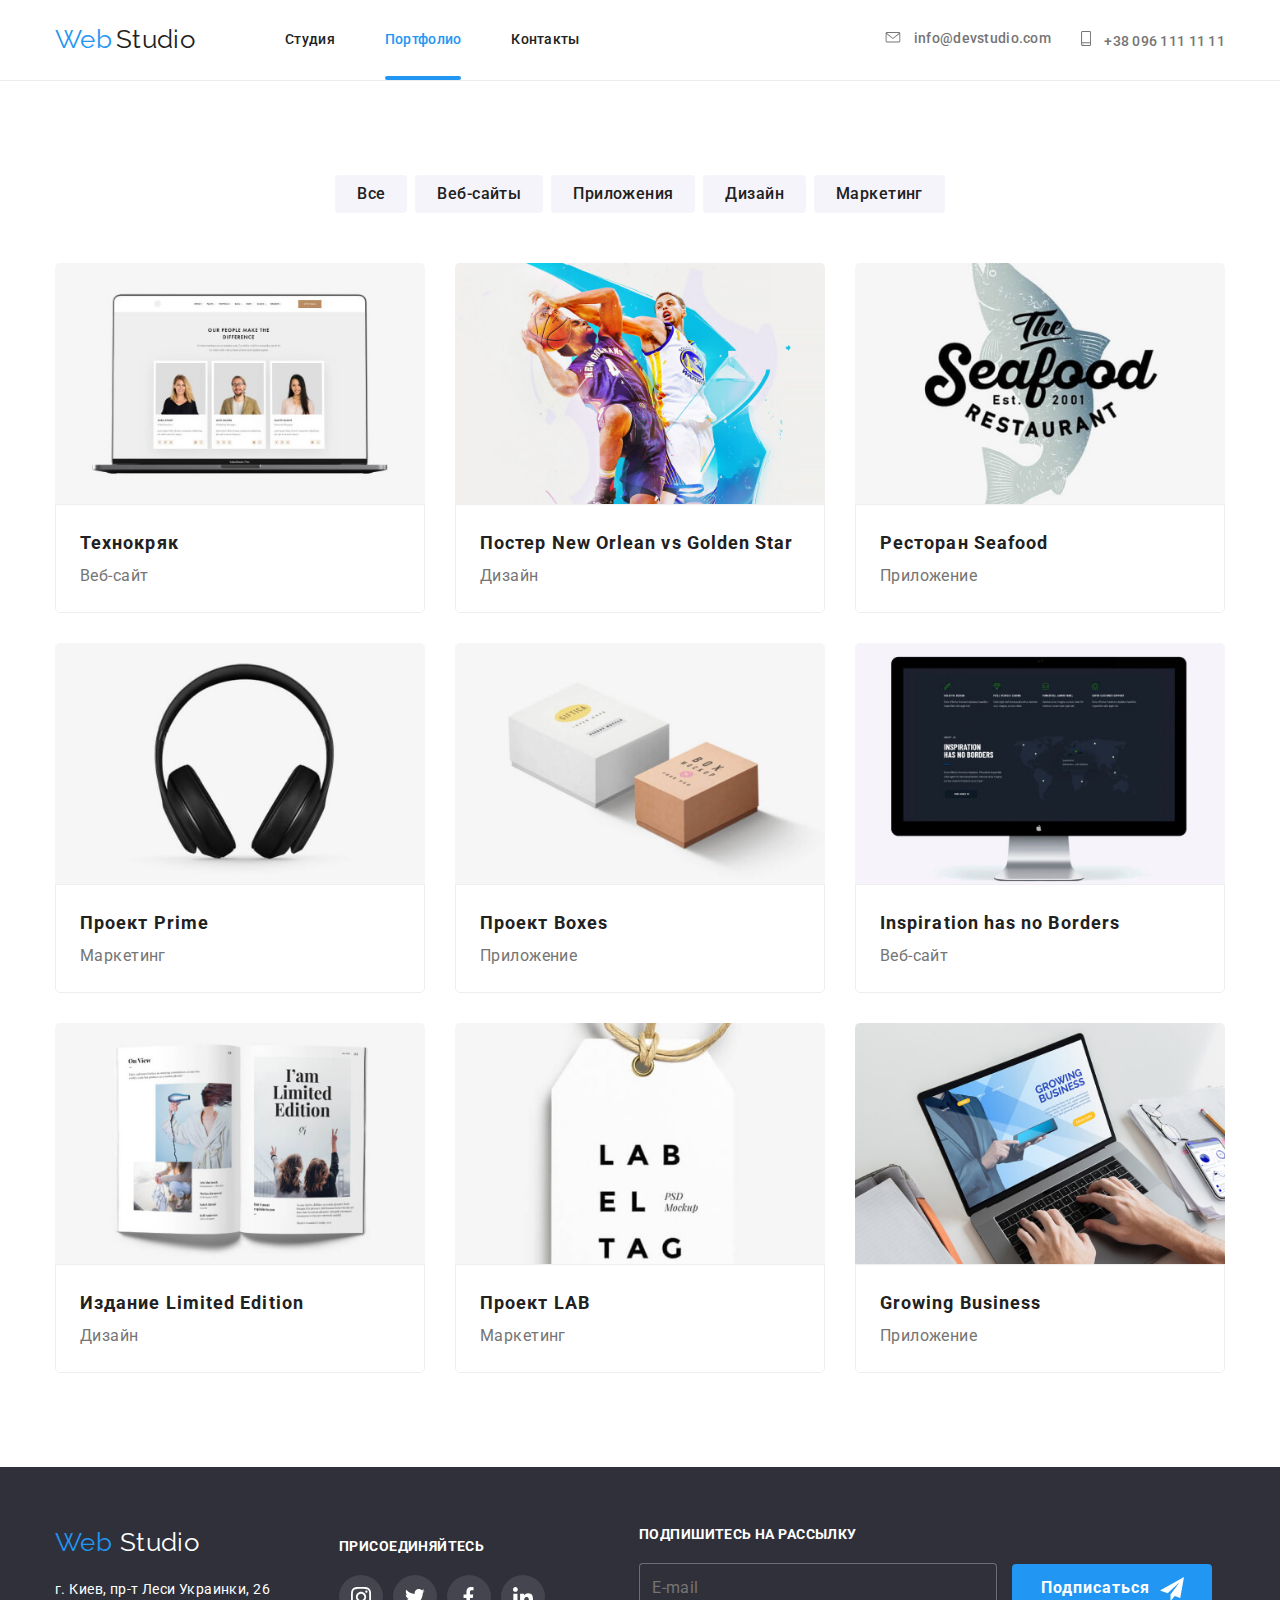
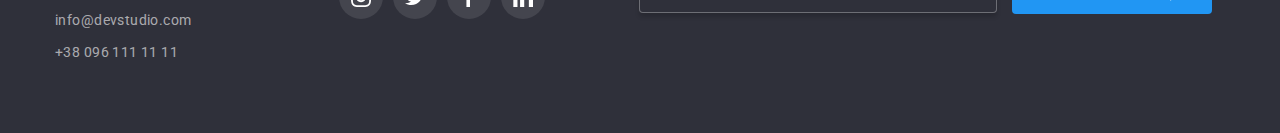
==== commit 3a007382: "додає адаптивні зображення" ====
--- a/portfolio.html
+++ b/portfolio.html
@@ -110,9 +110,13 @@
               <a href="" class="link">
                 <div class="img-box">
                   <img
-                    src="./img/portfolio/technokrak.jpg"
+                    srcset="
+                      ./img/portfolio/mob-portfolio/technokrak450.jpg    450w,
+                      ./img/portfolio/mob-portfolio/technokrak@2x900.jpg 900w
+                    "
+                    src="./img/portfolio/mob-portfolio/technokrak450.jpg"
                     alt="постер примера сайта"
-                    width="370"
+                    sizes="(min-width: 1200px) 33vw, (min-width: 768px) 50vw, 100vw"
                   />
                   <div class="example-overlay">
                     <p class="example-text">
@@ -134,9 +138,13 @@
               <a href="" class="link">
                 <div class="img-box">
                   <img
-                    src="./img/portfolio/n-orlean.jpg"
+                    srcset="
+                      ./img/portfolio/mob-portfolio/n-orlean.jpg    450w,
+                      ./img/portfolio/mob-portfolio/n-orlean@2x.jpg 900w
+                    "
+                    src="./img/portfolio/mob-portfolio/n-orlean.jpg"
                     alt="постер примера дизайна"
-                    width="370"
+                    sizes="(min-width: 1200px) 33vw, (min-width: 768px) 50vw, 100vw"
                   />
                   <div class="example-overlay">
                     <p class="example-text">
@@ -159,9 +167,14 @@
               <a href="" class="link">
                 <div class="img-box">
                   <img
-                    src="./img/portfolio/seafood-restr.jpg"
+                    srcset="
+                      ./img/portfolio/mob-portfolio/seafood.jpg    450w,
+                      ./img/portfolio/mob-portfolio/seafood@2x.jpg 900w,
+
+                    "
+                    src="./img/portfolio/mob-portfolio/seafood.jpg"
                     alt="постер примера приложения"
-                    width="370"
+                    sizes="(min-width: 1200px) 33vw, (min-width: 768px) 50vw, 100vw"
                   />
                   <div class="example-overlay">
                     <p class="example-text">
@@ -182,9 +195,13 @@
               <a href="" class="link">
                 <div class="img-box">
                   <img
-                    src="./img/portfolio/prime-proj.jpg"
+                    srcset="
+                      ./img/portfolio/mob-portfolio/prime-proj.jpg    450w,
+                      ./img/portfolio/mob-portfolio/prime-proj@2x.jpg 900w
+                    "
+                    src="./img/portfolio/mob-portfolio/prime-proj.jpg"
                     alt="постер примера маркетинга"
-                    width="370"
+                    sizes="(min-width: 1200px) 33vw, (min-width: 768px) 50vw, 100vw"
                   />
                   <div class="example-overlay">
                     <p class="example-text">
@@ -205,9 +222,13 @@
               <a href="" class="link">
                 <div class="img-box">
                   <img
-                    src="./img/portfolio/boxes-proj.jpg"
+                    srcset="
+                      ./img/portfolio/mob-portfolio/boxes-proj.jpg    450w,
+                      ./img/portfolio/mob-portfolio/boxes-proj@2x.jpg 900w
+                    "
+                    src="./img/portfolio/mob-portfolio/boxes-proj.jpg"
                     alt="постер примера приложения"
-                    width="370"
+                    sizes="(min-width: 1200px) 33vw, (min-width: 768px) 50vw, 100vw"
                   />
                   <div class="example-overlay">
                     <p class="example-text">
@@ -228,9 +249,13 @@
               <a href="" class="link">
                 <div class="img-box">
                   <img
-                    src="./img/portfolio/inspiration.jpg"
+                    srcset="
+                      ./img/portfolio/mob-portfolio/inspiration.jpg    450w,
+                      ./img/portfolio/mob-portfolio/inspiration@2x.jpg 900w
+                    "
+                    src="./img/portfolio/mob-portfolio/inspiration.jpg"
                     alt="постер примера веб-сайта"
-                    width="370"
+                    sizes="(min-width: 1200px) 33vw, (min-width: 768px) 50vw, 100vw"
                   />
                   <div class="example-overlay">
                     <p class="example-text">
@@ -251,9 +276,13 @@
               <a href="" class="link">
                 <div class="img-box">
                   <img
-                    src="./img/portfolio/limited-edition.jpg"
+                    srcset="
+                      ./img/portfolio/mob-portfolio/limited-edition.jpg    450w,
+                      ./img/portfolio/mob-portfolio/limited-edition@2x.jpg 900w
+                    "
+                    src="./img/portfolio/mob-portfolio/limited-edition.jpg"
                     alt="постер примера дизайна"
-                    width="370"
+                    sizes="(min-width: 1200px) 33vw, (min-width: 768px) 50vw, 100vw"
                   />
                   <div class="example-overlay">
                     <p class="example-text">
@@ -274,9 +303,13 @@
               <a href="" class="link">
                 <div class="img-box">
                   <img
-                    src="./img/portfolio/lab-proj.jpg"
+                    srcset="
+                      ./img/portfolio/mob-portfolio/lab-proj.jpg    450w,
+                      ./img/portfolio/mob-portfolio/lab-proj@2x.jpg 900w
+                    "
+                    src="./img/portfolio/mob-portfolio/lab-proj.jpg"
                     alt="постер примера маркетинга"
-                    width="370"
+                    sizes="(min-width: 1200px) 33vw, (min-width: 768px) 50vw, 100vw"
                   />
                   <div class="example-overlay">
                     <p class="example-text">
@@ -297,9 +330,13 @@
               <a href="" class="link">
                 <div class="img-box">
                   <img
-                    src="./img/portfolio/growing-business.jpg"
+                    srcset="
+                      ./img/portfolio/mob-portfolio/growing-business.jpg    450w,
+                      ./img/portfolio/mob-portfolio/growing-business@2x.jpg 900w
+                    "
+                    src="./img/portfolio/mob-portfolio/growing-business.jpg"
                     alt="постер примера приложения"
-                    width="370"
+                    sizes="(min-width: 1200px) 33vw, (min-width: 768px) 50vw, 100vw"
                   />
                   <div class="example-overlay">
                     <p class="example-text">
--- a/css/main.min.css
+++ b/css/main.min.css
@@ -1,2 +1,2 @@
-html{-webkit-box-sizing:border-box;box-sizing:border-box}*,*::before,*::after{-webkit-box-sizing:inherit;box-sizing:inherit}ul{list-style:none;padding:0;margin:0}h1,h2,h3,h4,h5,h6{margin:0}p{margin:0}img{display:block}a{text-decoration:none}.visually-hidden{position:absolute;width:1px;height:1px;margin:-1px;border:0;padding:0;clip:rect(0 0 0 0);overflow:hidden}body{background-color:#fff;color:#757575;font-family:Roboto,sans-serif;letter-spacing:.03em;font-size:14px;line-height:1.7}body.modal-open{overflow:hidden}.advantages,.activity,.team,.clients{padding-bottom:60px;padding-top:60px}@media screen and (min-width: 1200px){.advantages,.activity,.team,.clients{padding-bottom:94px;padding-top:94px}}.container{padding-left:15px;padding-right:15px;margin-left:auto;margin-right:auto}@media screen and (min-width: 480px){.container{width:480px}}@media screen and (min-width: 768px){.container{width:768px}}@media screen and (min-width: 1200px){.container{width:1200px}}@media screen and (min-width: 768px){.header{display:-webkit-box;display:-ms-flexbox;display:flex;-webkit-box-align:center;-ms-flex-align:center;align-items:center}}header{position:relative;border-bottom:1px solid #ececec}header>.container{margin-bottom:0px;padding-top:0px;padding-bottom:0px}@media screen and (max-width: 767px){header>.container{display:-webkit-box;display:-ms-flexbox;display:flex;-webkit-box-pack:justify;-ms-flex-pack:justify;justify-content:space-between}}.section .section-titles{margin-bottom:30px;color:#212121;font-weight:700;font-size:28px;line-height:1.17;text-align:center}@media screen and (min-width: 1200px){.section .section-titles{font-size:36px;line-height:1.3}}.section .activity-title{color:#fff;font-weight:700;font-size:14px;line-height:1.14;text-transform:uppercase;text-align:center}.advantages{border-bottom:1px solid #eee}.advantages .advantage-titles{margin-bottom:10px;color:#212121;font-weight:700;font-size:14px;line-height:1.14;text-transform:uppercase;text-align:center}footer{padding-top:60px;padding-bottom:60px;background-color:#2f303a}.header .logo-link{display:block}@media screen and (max-width: 767px){.header .logo-link{padding:16px 0 16px 0}}.link .links{font-family:Raleway,sans-serif;font-size:26px;line-height:1.2}@media screen and (max-width: 1199px){.link .links{font-size:24px}}.logo-web{color:#2196f3}.logo-studio{color:#212121}.footer-contacts .logo-link{display:block;margin-bottom:20px;font-family:Raleway,sans-serif;font-size:24px;line-height:1.18}@media screen and (min-width: 1200px){.footer-contacts .logo-link{font-size:26px}}.footer-contacts .logo-studio{color:#fff}.main-nav{text-align:center}@media screen and (max-width: 767px){.main-nav{margin-bottom:60px}}@media screen and (min-width: 768px){.main-nav{display:-webkit-box;display:-ms-flexbox;display:flex;-webkit-box-align:center;-ms-flex-align:center;align-items:center}}@media screen and (min-width: 768px) and (max-width: 1199px){.main-nav{margin-right:84px}}@media screen and (min-width: 1200px){.main-nav{margin-right:305px}}.main-nav .link{display:block}.menu-button{display:inline-block;margin:0;padding:0;border:none;background-color:transparent;cursor:pointer;-webkit-transition:fill 250ms cubic-bezier(0.4, 0, 0.2, 1);transition:fill 250ms cubic-bezier(0.4, 0, 0.2, 1)}.menu-button .icon-cross{display:none}.menu-button.is-open .icon-cross{display:block}.menu-button.is-open .icon-burger{display:none}.menu-button:hover,.menu-button:focus{fill:#2196f3}@media screen and (min-width: 768px){.menu-button{display:none}}.menu-container{background-color:#fff}@media screen and (max-width: 767px){.menu-container{display:none;position:absolute;top:100%;left:0;width:100%;padding:60px 140px;-webkit-box-shadow:0px 1px 3px rgba(0,0,0,0.16),0px 2px 4px rgba(0,0,0,0.08),0px 4px 8px rgba(0,0,0,0.04);box-shadow:0px 1px 3px rgba(0,0,0,0.16),0px 2px 4px rgba(0,0,0,0.08),0px 4px 8px rgba(0,0,0,0.04)}.menu-container.is-open{display:block}}@media screen and (min-width: 768px){.menu-container{display:-webkit-box;display:-ms-flexbox;display:flex;-webkit-box-align:center;-ms-flex-align:center;align-items:center;-webkit-box-pack:justify;-ms-flex-pack:justify;justify-content:space-between;margin-left:auto}}.nav{display:inline-block;text-align:center;font-weight:500;font-size:14px;line-height:1.14;letter-spacing:0.02em}@media screen and (min-width: 768px){.nav{display:-webkit-box;display:-ms-flexbox;display:flex}}@media screen and (max-width: 767px){.nav-item:not(:last-child){margin-bottom:32px}}@media screen and (min-width: 768px){.nav-item:not(:last-child){margin-right:50px}}.nav .link{display:inline-block;padding-top:32px;padding-bottom:32px;color:#212121;-webkit-transition:color 250ms cubic-bezier(0.4, 0, 0.2, 1);transition:color 250ms cubic-bezier(0.4, 0, 0.2, 1)}.nav .link:hover,.nav .link:focus{color:#2196f3}@media screen and (max-width: 767px){.nav .link{padding:8px 0}}.nav .current{color:#2196f3;position:relative}.nav .current::after{content:'';display:inline-block;position:absolute;bottom:0;left:0;width:100%;height:4px;background-color:#2196f3;border-radius:2px}.nav .current.main::after{bottom:-1px}.contacts{font-weight:500;font-size:14px;line-height:1.14;letter-spacing:0.02em}@media screen and (max-width: 767px){.contacts{text-align:center}.contacts>li:not(:last-child){margin-bottom:16px}}@media screen and (min-width: 768px) and (max-width: 1199px){.contacts>li:not(:last-child){margin-right:0;margin-bottom:10px}}@media screen and (min-width: 1200px){.contacts>li:not(:last-child){margin-right:30px}}@media screen and (max-width: 1199px){.contacts{font-size:12px}}@media screen and (min-width: 1200px){.contacts{display:-webkit-box;display:-ms-flexbox;display:flex;margin-left:auto}}.contacts .link{color:#757575;-webkit-transition:color 250ms cubic-bezier(0.4, 0, 0.2, 1);transition:color 250ms cubic-bezier(0.4, 0, 0.2, 1)}.contacts .link:hover,.contacts .link:focus{color:#2196f3}.contacts .icon{margin-right:10px;fill:currentColor;-webkit-transition:fill 250ms cubic-bezier(0.4, 0, 0.2, 1);transition:fill 250ms cubic-bezier(0.4, 0, 0.2, 1)}.contacts .icon:hover,.contacts .icon:focus{fill:#2196f3}.hero{min-height:400px;max-width:1600px;margin-left:auto;margin-right:auto;background-color:rgba(47,48,58,0.8);background-image:-webkit-gradient(linear, left top, left bottom, from(rgba(47,48,58,0.8)), to(rgba(47,48,58,0.8))),url(../img/hero-img.jpg);background-image:linear-gradient(rgba(47,48,58,0.8), rgba(47,48,58,0.8)),url(../img/hero-img.jpg);background-position:center;text-align:center}.hero-box{padding:118px 60px}@media screen and (min-width: 1200px){.hero-box{padding:200px 0}}.hero-title{margin-top:0px;margin-bottom:30px;margin-left:auto;margin-right:auto;color:#fff;font-weight:900;font-size:26px;line-height:1.6;letter-spacing:0.06em;text-transform:uppercase}@media screen and (min-width: 1200px){.hero-title{font-size:44px;line-height:1.4}}.hero-button{display:inline-block;border:none;border-radius:4px;padding:10px 32px;min-width:200px;color:#fff;background-color:#2196f3;text-decoration:none;-webkit-box-shadow:0px 4px 4px rgba(0,0,0,0.15);box-shadow:0px 4px 4px rgba(0,0,0,0.15);font-weight:700;font-size:16px;line-height:1.9;letter-spacing:0.06em}.hero-button:focus{outline:none}.backdrop{position:fixed;z-index:1;top:0;left:0;width:100%;height:100%;background-color:rgba(0,0,0,0.2);padding:94px 15px;overflow-y:scroll}.backdrop.is-hidden{opacity:0;pointer-events:none}.modal{position:relative;padding:40px;background-color:#fff;-webkit-box-shadow:0px 2px 1px rgba(0,0,0,0.2),0px 1px 1px rgba(0,0,0,0.14),0px 1px 3px rgba(0,0,0,0.12);box-shadow:0px 2px 1px rgba(0,0,0,0.2),0px 1px 1px rgba(0,0,0,0.14),0px 1px 3px rgba(0,0,0,0.12);border-radius:4px}@media screen and (min-width: 768px){.modal{position:absolute;top:50%;left:50%;-webkit-transform:translate(-50%, -50%);transform:translate(-50%, -50%);max-width:450px;width:100%}}@media screen and (min-width: 1200px){.modal{max-width:528px;width:100%}}.modal-title{display:inline-block;margin-bottom:30px;font-weight:700;font-size:20px;line-height:1.5;text-align:center;color:#212121}@media screen and (min-width: 1200px){.modal-title{line-height:1.15}}.modal-close-btn{position:absolute;top:8px;right:8px;width:30px;height:30px;border-radius:50%;background-position:center;border:none;background:#fff;-webkit-box-shadow:0px 2px 1px rgba(0,0,0,0.2),0px 1px 1px rgba(0,0,0,0.14),0px 1px 3px rgba(0,0,0,0.12);box-shadow:0px 2px 1px rgba(0,0,0,0.2),0px 1px 1px rgba(0,0,0,0.14),0px 1px 3px rgba(0,0,0,0.12);-webkit-transition:fill 250ms cubic-bezier(0.4, 0, 0.2, 1);transition:fill 250ms cubic-bezier(0.4, 0, 0.2, 1)}.modal-close-btn:hover,.modal-close-btn:focus .close{fill:#2196f3;cursor:pointer}.modal-submit{display:inline-block;border:none;border-radius:4px;width:200px;padding:10px 28px 10px 29px;margin:0 auto;font-family:inherit;font-weight:700;font-size:16px;line-height:1.9;letter-spacing:0.06em;color:#fff;background-color:#2196f3}form{width:100%;height:100%}.form-field{position:relative;display:-webkit-box;display:-ms-flexbox;display:flex;-webkit-box-orient:vertical;-webkit-box-direction:normal;-ms-flex-direction:column;flex-direction:column;margin-bottom:28px}.form-field:last-child{margin-bottom:20px}.form-input{display:inline-block;border:none;border-radius:4px;width:100%;padding:12px 44px 12px 42px;border:1px solid rgba(33,33,33,0.2);-webkit-box-sizing:border-box;box-sizing:border-box}.form-input:focus{border:1px solid #2196f3}.input-textarea{padding:12px 44px 12px 16px;max-width:448px;min-height:120px;resize:none;border:1px solid rgba(33,33,33,0.2);outline:none}.fields-label{position:absolute;top:50%;left:42px;-webkit-transform:translateY(-50%);transform:translateY(-50%);font-weight:400;font-size:14px;line-height:1.14;letter-spacing:0.01em;color:#212121;-webkit-transition:all 250ms cubic-bezier(0.4, 0, 0.2, 1);transition:all 250ms cubic-bezier(0.4, 0, 0.2, 1)}.coment{left:16px;top:12px;-webkit-transform:translateY(0);transform:translateY(0)}.form-input:focus+.fields-label,.form-input:not(:placeholder-shown)+.fields-label{color:#2196f3;font-size:12px;-webkit-transform:translate(-39px, -37px);transform:translate(-39px, -37px)}.input-textarea:focus+.fields-label{color:#2196f3;-webkit-transform:translate(-12px, -28px);transform:translate(-12px, -28px)}.form-input:focus ~ .icon-form{fill:#2196f3}.icon-form{position:absolute;top:50%;left:19px;-webkit-transform:translateY(-50%);transform:translateY(-50%);fill:#212121;-webkit-transition:fill 250ms cubic-bezier(0.4, 0, 0.2, 1);transition:fill 250ms cubic-bezier(0.4, 0, 0.2, 1)}.checkbox{-webkit-appearance:none;-moz-appearance:none;appearance:none;position:absolute}@media screen and (min-width: 480px) and (max-width: 768px){.checkbox-field{margin-bottom:20px}}@media screen and (min-width: 1200px){.checkbox-field{margin-bottom:30px}}.checkbox-label{display:-webkit-box;display:-ms-flexbox;display:flex;-webkit-box-align:center;-ms-flex-align:center;align-items:center;-webkit-box-pack:center;-ms-flex-pack:center;justify-content:center}.checkbox-icon{display:inline-block;width:15px;height:15px;margin-right:8px;border:1px solid #212121;border-radius:2px}.checkbox-text{font-weight:normal;font-size:12px;line-height:1.2;letter-spacing:0.03em;color:#757575}@media screen and (min-width: 1200px){.checkbox-text{font-size:14px;line-height:1.7}}.checkbox:checked+.checkbox-icon{background-color:#2196f3;background-image:url(../img/icon-check.svg);background-size:contain;background-origin:border-box;border-color:transparent}.checkbox-link{position:relative;color:#2196f3}.checkbox-link>input{width:100%}.checkbox-link::before{content:'';position:absolute;bottom:1px;display:inline-block;width:100%;height:1px;background-color:#2196f3}@media screen and (min-width: 768px){.advantages-list>li{width:calc((100% - 60px) / 2);margin:15px}}@media screen and (min-width: 1200px){.advantages-list>li{width:calc((100% - 120px) / 4)}}@media screen and (max-width: 767px){.advantages-list>li:not(:last-child){margin-bottom:30px}}@media screen and (min-width: 768px){.advantages-list{display:-webkit-box;display:-ms-flexbox;display:flex;-ms-flex-wrap:wrap;flex-wrap:wrap;margin:-15px}}.advantages-list-item:nth-child(1)::before,.advantages-list-item:nth-child(2)::before,.advantages-list-item:nth-child(3)::before,.advantages-list-item:nth-child(4)::before{content:'';display:block;margin-bottom:30px;height:120px;background-size:70px 70px;background-repeat:no-repeat;background-color:#f5f4fa;background-position:center}.advantages-list-item:nth-child(1)::before{background-image:url(../img/details.svg)}.advantages-list-item:nth-child(2)::before{background-image:url(../img/punctuality.svg)}.advantages-list-item:nth-child(3)::before{background-image:url(../img/planning.svg)}.advantages-list-item:nth-child(4)::before{background-image:url(../img/modern-tech.svg)}@media screen and (max-width: 1199px){.activity{display:none}}.activity-list>li{position:relative;width:calc((100% - 2 * 30px) / 3)}.activity-list>li:not(:last-child){margin-right:30px}.activity-list{display:-webkit-box;display:-ms-flexbox;display:flex}.activity-list .link{display:block;padding-top:27px;padding-bottom:27px;position:absolute;bottom:0;right:0;left:0;background-color:rgba(47,48,58,0.8)}.team{background-color:#f5f4fa}@media screen and (min-width: 768px){.team-list{display:-webkit-box;display:-ms-flexbox;display:flex;-ms-flex-wrap:wrap;flex-wrap:wrap;margin:-15px}}@media screen and (min-width: 1200px){.team-list{-webkit-box-orient:horizontal;-webkit-box-direction:normal;-ms-flex-direction:row;flex-direction:row}}.team-list>li{padding-bottom:24px;border-radius:4px;-webkit-box-shadow:0px 2px 1px rgba(0,0,0,0.2),0px 1px 1px rgba(0,0,0,0.14),0px 1px 3px rgba(0,0,0,0.12);box-shadow:0px 2px 1px rgba(0,0,0,0.2),0px 1px 1px rgba(0,0,0,0.14),0px 1px 3px rgba(0,0,0,0.12);background-color:#fff}@media screen and (min-width: 768px){.team-list>li{width:calc((100% - 60px) / 2);margin:15px}}@media screen and (min-width: 1200px){.team-list>li{width:calc((100% - 120px) / 4)}}@media screen and (max-width: 767px){.team-list>li:not(:last-child){margin-bottom:30px}}.team-list img{margin-bottom:30px;border-radius:4px 4px 0px 0px}.team-members{color:#212121;font-weight:500;font-size:16px;line-height:1.2;margin-bottom:10px;text-align:center}.profession{font-weight:400;font-size:16px;line-height:1.2;margin-bottom:16px;text-align:center}.team-pages{display:-webkit-box;display:-ms-flexbox;display:flex;-webkit-box-pack:center;-ms-flex-pack:center;justify-content:center}.team-pages>li+li{margin-left:11px}.link-socio{display:block;padding:12px;width:44px;height:44px;border-radius:50%;background-color:rgba(255,255,255,0.1);fill:#afb1b8;-webkit-transition-property:background-color, fill;transition-property:background-color, fill;-webkit-transition-duration:250ms;transition-duration:250ms;-webkit-transition-timing-function:cubic-bezier(0.4, 0, 0.2, 1);transition-timing-function:cubic-bezier(0.4, 0, 0.2, 1)}.link-socio:hover,.link-socio:focus{background-color:#2196f3;fill:#fff}.clients-list{display:-webkit-box;display:-ms-flexbox;display:flex;-ms-flex-wrap:wrap;flex-wrap:wrap}@media screen and (max-width: 767px){.clients-list{-webkit-box-pack:justify;-ms-flex-pack:justify;justify-content:space-between}}@media screen and (min-width: 768px){.clients-list{-ms-flex-wrap:wrap;flex-wrap:wrap;margin:-15px}}.clients-list>li{width:calc((100% - 30px) / 2)}@media screen and (min-width: 768px){.clients-list>li{width:calc((100% - 90px) / 3);margin:15px}}@media screen and (min-width: 1200px){.clients-list>li{width:calc((100% - 180px) / 6)}}@media screen and (max-width: 767px){.clients-list>li{margin-bottom:30px}}@media screen and (max-width: 767px){.clients-list>li:nth-last-child(-n+2){margin-bottom:0}}.link-client{display:-webkit-box;display:-ms-flexbox;display:flex;-webkit-box-align:center;-ms-flex-align:center;align-items:center;-webkit-box-pack:center;-ms-flex-pack:center;justify-content:center;height:90px;fill:#afb1b8;border:1px solid #afb1b8;border-radius:4px;-webkit-transition-property:border, fill;transition-property:border, fill;-webkit-transition-duration:250ms;transition-duration:250ms;-webkit-transition-timing-function:cubic-bezier(0.4, 0, 0.2, 1);transition-timing-function:cubic-bezier(0.4, 0, 0.2, 1)}.link-client:hover,.link-client:focus{border:1px solid #2196f3;fill:#2196f3}@media screen and (min-width: 1200px){.container-footer{display:-webkit-box;display:-ms-flexbox;display:flex}}@media screen and (min-width: 768px){.footer-box{display:-webkit-box;display:-ms-flexbox;display:flex;-webkit-box-align:baseline;-ms-flex-align:baseline;align-items:baseline}}@media screen and (min-width: 768px) and (max-width: 1199px){.footer-box{-webkit-box-pack:justify;-ms-flex-pack:justify;justify-content:space-between;padding:0 76px 0 89px}}.footer-contacts{margin-bottom:60px}@media screen and (max-width: 1199px){.footer-contacts{text-align:center}}@media screen and (min-width: 1200px){.footer-contacts{margin:0px 69px 0px 0px}}.footer-contacts>ul>li{margin-bottom:8px}.footer-contacts .link{color:rgba(255,255,255,0.6);font-weight:400}.link-item .link{color:#fff}.join-networks{display:-webkit-box;display:-ms-flexbox;display:flex;-webkit-box-pack:center;-ms-flex-pack:center;justify-content:center}.join-networks>li+li{margin-left:10px}.join-networks .icon{fill:#fff}@media screen and (max-width: 767px){.join{margin-bottom:60px}}@media screen and (min-width: 1200px){.join{margin-right:94px}}@media screen and (max-width: 1199px){.join{text-align:center}}.join-header{display:block;margin-bottom:20px;color:#fff;font-weight:700;font-size:14px;line-height:1.14;text-transform:uppercase}@media screen and (max-width: 1199px){.join-form{text-align:center}}.submit{display:-webkit-inline-box;display:-ms-inline-flexbox;display:inline-flex;border:none;border-radius:4px;height:50px;padding:10px 28px 10px 29px;-webkit-box-align:center;-ms-flex-align:center;align-items:center;font-family:inherit;font-weight:700;font-size:16px;line-height:1.9;letter-spacing:0.06em;color:#fff;background-color:#2196f3}.submit::after{content:'';margin-left:10px;width:24px;height:24px;background-image:url(../img/send.svg)}.mail-field{margin-bottom:20px;-webkit-box-sizing:border-box;box-sizing:border-box;margin-right:12px;padding:18px 12px;font-size:16px;line-height:1.9;letter-spacing:0.03em;min-width:358px;height:50px;background-color:#2f303a;border:1px solid rgba(255,255,255,0.3);-webkit-box-shadow:0px 4px 4px rgba(0,0,0,0.15);box-shadow:0px 4px 4px rgba(0,0,0,0.15);border-radius:4px;color:rgba(255,255,255,0.3)}@media screen and (min-width: 768px) and (max-width: 1199px){.mail-field{margin:0 50px 20px 50px;min-width:450px}}.filter button{display:inline-block;border:none;border-radius:4px;padding:6px 22px;color:#212121;background-color:#f5f4fa;font-family:inherit;font-weight:500;font-size:16px;line-height:1.6;letter-spacing:inherit;cursor:pointer;-webkit-transition-property:color, background-color, -webkit-box-shadow;transition-property:color, background-color, -webkit-box-shadow;transition-property:color, background-color, box-shadow;transition-property:color, background-color, box-shadow, -webkit-box-shadow;-webkit-transition-duration:250ms;transition-duration:250ms;-webkit-transition-timing-function:cubic-bezier(0.4, 0, 0.2, 1);transition-timing-function:cubic-bezier(0.4, 0, 0.2, 1)}.filter button:hover,.filter button:focus{color:#fff;background-color:#2196f3;-webkit-box-shadow:0px 2px 2px rgba(0,0,0,0.12),0px 1px 2px rgba(0,0,0,0.08),0px 3px 1px rgba(0,0,0,0.1);box-shadow:0px 2px 2px rgba(0,0,0,0.12),0px 1px 2px rgba(0,0,0,0.08),0px 3px 1px rgba(0,0,0,0.1)}.filter{display:-webkit-box;display:-ms-flexbox;display:flex;-ms-flex-wrap:wrap;flex-wrap:wrap;margin-bottom:40px}@media screen and (min-width: 768px) and (max-width: 1199px){.filter{margin-bottom:30px}}@media screen and (min-width: 768px){.filter{-webkit-box-pack:center;-ms-flex-pack:center;justify-content:center}}@media screen and (min-width: 1200px){.filter{margin-bottom:50px}}.filter-item+li{margin-left:8px}@media screen and (min-width: 480px) and (max-width: 767px){.filter-item:nth-child(4){margin-left:0}}@media screen and (max-width: 767px){.filter-item{margin-bottom:15px}}.filter-item:nth-last-child(-n+2){margin-bottom:0}.portfolio{padding-top:40px;padding-bottom:60px}@media screen and (min-width: 1200px){.portfolio{padding:94px 0 94px 0}}.card-content{padding:20px 24px;border:1px solid #eee;border-bottom-right-radius:5px;border-bottom-left-radius:5px}@media screen and (min-width: 768px) and (max-width: 1199px){.card-content{-webkit-box-flex:1;-ms-flex-positive:1;flex-grow:1}}@media screen and (min-width: 768px){.example{display:-webkit-box;display:-ms-flexbox;display:flex;-ms-flex-wrap:wrap;flex-wrap:wrap}}@media screen and (min-width: 768px) and (max-width: 1199px){.example{margin:-15px}}.example .example-title{color:#212121;font-weight:700;font-size:18px;line-height:2;letter-spacing:0.06em}.example .paragraf{color:#757575;font-weight:400;font-size:16px;line-height:1.9}.example .example-items{border-radius:5px 5px 0px 0px;overflow:hidden;-webkit-transition-property:opasity, -webkit-box-shadow, -webkit-transform;transition-property:opasity, -webkit-box-shadow, -webkit-transform;transition-property:box-shadow, opasity, transform;transition-property:box-shadow, opasity, transform, -webkit-box-shadow, -webkit-transform;-webkit-transition-duration:250ms;transition-duration:250ms;-webkit-transition-timing-function:cubic-bezier(0.4, 0, 0.2, 1);transition-timing-function:cubic-bezier(0.4, 0, 0.2, 1)}@media screen and (max-width: 767px){.example .example-items{margin-bottom:30px}}@media screen and (min-width: 768px){.example .example-items{width:calc((100% - 60px) / 2)}}@media screen and (min-width: 768px) and (max-width: 1199px){.example .example-items{margin:15px}}@media screen and (min-width: 1200px){.example .example-items{width:calc((100% - 2 * 30px) / 3);margin-right:30px;margin-bottom:30px}}@media screen and (min-width: 1200px){.example .example-items:nth-child(3n){margin-right:0px}}@media screen and (min-width: 1200px){.example .example-items:nth-last-child(-n+3){margin-bottom:0px}}.img-box{position:relative;overflow:hidden}.img-box .example-overlay{position:absolute;top:0;width:100%;height:100%;background-color:rgba(33,150,243,0.9);-webkit-transform:translateY(100%);transform:translateY(100%);opacity:0;-webkit-transition:opacity 250ms cubic-bezier(0.4, 0, 0.2, 1),-webkit-transform 250ms cubic-bezier(0.4, 0, 0.2, 1);transition:opacity 250ms cubic-bezier(0.4, 0, 0.2, 1),-webkit-transform 250ms cubic-bezier(0.4, 0, 0.2, 1);transition:transform 250ms cubic-bezier(0.4, 0, 0.2, 1),opacity 250ms cubic-bezier(0.4, 0, 0.2, 1);transition:transform 250ms cubic-bezier(0.4, 0, 0.2, 1),opacity 250ms cubic-bezier(0.4, 0, 0.2, 1),-webkit-transform 250ms cubic-bezier(0.4, 0, 0.2, 1)}.example-text{position:absolute;top:0;height:100%;padding:63px 24px;color:#fff;font-weight:400;font-size:18px;line-height:1.55;opacity:0;-webkit-transition-property:tramsform, opasity;transition-property:tramsform, opasity;-webkit-transition-duration:250ms;transition-duration:250ms;-webkit-transition-timing-function:cubic-bezier(0.4, 0, 0.2, 1);transition-timing-function:cubic-bezier(0.4, 0, 0.2, 1)}.example-items:hover,.example-items:focus,.example-items .link:hover,.example-items .link:focus,.example-items:hover .example-text,.example-items:focus .example-text,.example-items:hover .example-overlay,.example-items:focus .example-overlay{-webkit-box-shadow:1px 4px 6px rgba(0,0,0,0.16),0px 4px 4px rgba(0,0,0,0.06),0px 1px 1px rgba(0,0,0,0.12);box-shadow:1px 4px 6px rgba(0,0,0,0.16),0px 4px 4px rgba(0,0,0,0.06),0px 1px 1px rgba(0,0,0,0.12);-webkit-transform:translateY(0);transform:translateY(0);opacity:1}@media screen and (min-width: 768px) and (max-width: 1199px){.example-items .link{display:-webkit-box;display:-ms-flexbox;display:flex;-webkit-box-orient:vertical;-webkit-box-direction:normal;-ms-flex-direction:column;flex-direction:column;height:100%}}
+html{-webkit-box-sizing:border-box;box-sizing:border-box}*,*::before,*::after{-webkit-box-sizing:inherit;box-sizing:inherit}ul{list-style:none;padding:0;margin:0}h1,h2,h3,h4,h5,h6{margin:0}p{margin:0}img{display:block;max-width:100%;height:auto}a{text-decoration:none}.visually-hidden{position:absolute;width:1px;height:1px;margin:-1px;border:0;padding:0;clip:rect(0 0 0 0);overflow:hidden}body{background-color:#fff;color:#757575;font-family:Roboto,sans-serif;letter-spacing:.03em;font-size:14px;line-height:1.7}body.modal-open{overflow:hidden}.advantages,.activity,.team,.clients{padding-bottom:60px;padding-top:60px}@media screen and (min-width: 1200px){.advantages,.activity,.team,.clients{padding-bottom:94px;padding-top:94px}}.container{padding-left:15px;padding-right:15px;margin-left:auto;margin-right:auto}@media screen and (min-width: 480px){.container{width:480px}}@media screen and (min-width: 768px){.container{width:768px}}@media screen and (min-width: 1200px){.container{width:1200px}}@media screen and (min-width: 768px){.header{display:-webkit-box;display:-ms-flexbox;display:flex;-webkit-box-align:center;-ms-flex-align:center;align-items:center}}header{position:relative;border-bottom:1px solid #ececec}header>.container{margin-bottom:0px;padding-top:0px;padding-bottom:0px}@media screen and (max-width: 767px){header>.container{display:-webkit-box;display:-ms-flexbox;display:flex;-webkit-box-pack:justify;-ms-flex-pack:justify;justify-content:space-between}}.section .section-titles{margin-bottom:30px;color:#212121;font-weight:700;font-size:28px;line-height:1.17;text-align:center}@media screen and (min-width: 1200px){.section .section-titles{font-size:36px;line-height:1.3}}.section .activity-title{color:#fff;font-weight:700;font-size:14px;line-height:1.14;text-transform:uppercase;text-align:center}.advantages{border-bottom:1px solid #eee}.advantages .advantage-titles{margin-bottom:10px;color:#212121;font-weight:700;font-size:14px;line-height:1.14;text-transform:uppercase;text-align:center}footer{padding-top:60px;padding-bottom:60px;background-color:#2f303a}.header .logo-link{display:block}@media screen and (max-width: 767px){.header .logo-link{padding:16px 0 16px 0}}.link .links{font-family:Raleway,sans-serif;font-size:26px;line-height:1.2}@media screen and (max-width: 1199px){.link .links{font-size:24px}}.logo-web{color:#2196f3}.logo-studio{color:#212121}.footer-contacts .logo-link{display:block;margin-bottom:20px;font-family:Raleway,sans-serif;font-size:24px;line-height:1.18}@media screen and (min-width: 1200px){.footer-contacts .logo-link{font-size:26px}}.footer-contacts .logo-studio{color:#fff}.main-nav{text-align:center}@media screen and (max-width: 767px){.main-nav{margin-bottom:60px}}@media screen and (min-width: 768px){.main-nav{display:-webkit-box;display:-ms-flexbox;display:flex;-webkit-box-align:center;-ms-flex-align:center;align-items:center}}@media screen and (min-width: 768px) and (max-width: 1199px){.main-nav{margin-right:84px}}@media screen and (min-width: 1200px){.main-nav{margin-right:305px}}.main-nav .link{display:block}.menu-button{display:inline-block;margin:0;padding:0;border:none;background-color:transparent;cursor:pointer;-webkit-transition:fill 250ms cubic-bezier(0.4, 0, 0.2, 1);transition:fill 250ms cubic-bezier(0.4, 0, 0.2, 1)}.menu-button .icon-cross{display:none}.menu-button.is-open .icon-cross{display:block}.menu-button.is-open .icon-burger{display:none}.menu-button:hover,.menu-button:focus{fill:#2196f3}@media screen and (min-width: 768px){.menu-button{display:none}}.menu-container{background-color:#fff}@media screen and (max-width: 767px){.menu-container{display:none;position:absolute;top:100%;left:0;width:100%;padding:60px 140px;-webkit-box-shadow:0px 1px 3px rgba(0,0,0,0.16),0px 2px 4px rgba(0,0,0,0.08),0px 4px 8px rgba(0,0,0,0.04);box-shadow:0px 1px 3px rgba(0,0,0,0.16),0px 2px 4px rgba(0,0,0,0.08),0px 4px 8px rgba(0,0,0,0.04)}.menu-container.is-open{display:block}}@media screen and (min-width: 768px){.menu-container{display:-webkit-box;display:-ms-flexbox;display:flex;-webkit-box-align:center;-ms-flex-align:center;align-items:center;-webkit-box-pack:justify;-ms-flex-pack:justify;justify-content:space-between;margin-left:auto}}.nav{display:inline-block;text-align:center;font-weight:500;font-size:14px;line-height:1.14;letter-spacing:0.02em}@media screen and (min-width: 768px){.nav{display:-webkit-box;display:-ms-flexbox;display:flex}}@media screen and (max-width: 767px){.nav-item:not(:last-child){margin-bottom:32px}}@media screen and (min-width: 768px){.nav-item:not(:last-child){margin-right:50px}}.nav .link{display:inline-block;padding-top:32px;padding-bottom:32px;color:#212121;-webkit-transition:color 250ms cubic-bezier(0.4, 0, 0.2, 1);transition:color 250ms cubic-bezier(0.4, 0, 0.2, 1)}.nav .link:hover,.nav .link:focus{color:#2196f3}@media screen and (max-width: 767px){.nav .link{padding:8px 0}}.nav .current{color:#2196f3;position:relative}.nav .current::after{content:'';display:inline-block;position:absolute;bottom:0;left:0;width:100%;height:4px;background-color:#2196f3;border-radius:2px}.nav .current.main::after{bottom:-1px}.contacts{font-weight:500;font-size:14px;line-height:1.14;letter-spacing:0.02em}@media screen and (max-width: 767px){.contacts{text-align:center}.contacts>li:not(:last-child){margin-bottom:16px}}@media screen and (min-width: 768px) and (max-width: 1199px){.contacts>li:not(:last-child){margin-right:0;margin-bottom:10px}}@media screen and (min-width: 1200px){.contacts>li:not(:last-child){margin-right:30px}}@media screen and (max-width: 1199px){.contacts{font-size:12px}}@media screen and (min-width: 1200px){.contacts{display:-webkit-box;display:-ms-flexbox;display:flex;margin-left:auto}}.contacts .link{color:#757575;-webkit-transition:color 250ms cubic-bezier(0.4, 0, 0.2, 1);transition:color 250ms cubic-bezier(0.4, 0, 0.2, 1)}.contacts .link:hover,.contacts .link:focus{color:#2196f3}.contacts .icon{margin-right:10px;fill:currentColor;-webkit-transition:fill 250ms cubic-bezier(0.4, 0, 0.2, 1);transition:fill 250ms cubic-bezier(0.4, 0, 0.2, 1)}.contacts .icon:hover,.contacts .icon:focus{fill:#2196f3}.hero{margin-left:auto;margin-right:auto;background-color:rgba(47,48,58,0.8);background-image:-webkit-gradient(linear, left top, left bottom, from(rgba(47,48,58,0.8)), to(rgba(47,48,58,0.8))),url(../img/hero/hero-mob.jpg);background-image:linear-gradient(rgba(47,48,58,0.8), rgba(47,48,58,0.8)),url(../img/hero/hero-mob.jpg);background-position:center;background-size:cover;text-align:center}.hero-box{padding:118px 60px}@media screen and (min-width: 1200px){.hero-box{padding:200px 0}}.hero-title{margin-top:0px;margin-bottom:30px;margin-left:auto;margin-right:auto;color:#fff;font-weight:900;font-size:26px;line-height:1.6;letter-spacing:0.06em;text-transform:uppercase}@media screen and (min-width: 1200px){.hero-title{font-size:44px;line-height:1.4}}@media screen and (min-device-pixel-ratio: 2), screen and (-webkit-min-device-pixel-ratio: 2), screen and (min-resolution: 192dpi), screen and (min-resolution: 2dppx){.hero{background-image:-webkit-gradient(linear, left top, left bottom, from(rgba(47,48,58,0.8)), to(rgba(47,48,58,0.8))),url(../img/hero/hero-mob@2x.jpg);background-image:linear-gradient(rgba(47,48,58,0.8), rgba(47,48,58,0.8)),url(../img/hero/hero-mob@2x.jpg)}}@media screen and (min-width: 481px){.hero{background-image:-webkit-gradient(linear, left top, left bottom, from(rgba(47,48,58,0.8)), to(rgba(47,48,58,0.8))),url(../img/hero/hero-tab.jpg);background-image:linear-gradient(rgba(47,48,58,0.8), rgba(47,48,58,0.8)),url(../img/hero/hero-tab.jpg)}}@media screen and (min-width: 481px) and (min-device-pixel-ratio: 2), screen and (min-width: 481px) and (-webkit-min-device-pixel-ratio: 2), screen and (min-width: 481px) and (min-resolution: 192dpi), screen and (min-width: 481px) and (min-resolution: 2dppx){.hero{background-image:-webkit-gradient(linear, left top, left bottom, from(rgba(47,48,58,0.8)), to(rgba(47,48,58,0.8))),url(../img/hero/hero-tab@2x.jpg);background-image:linear-gradient(rgba(47,48,58,0.8), rgba(47,48,58,0.8)),url(../img/hero/hero-tab@2x.jpg)}}@media screen and (min-width: 769px){.hero{background-image:-webkit-gradient(linear, left top, left bottom, from(rgba(47,48,58,0.8)), to(rgba(47,48,58,0.8))),url(../img/hero/hero-desk.jpg);background-image:linear-gradient(rgba(47,48,58,0.8), rgba(47,48,58,0.8)),url(../img/hero/hero-desk.jpg)}}@media screen and (min-width: 769px) and (min-device-pixel-ratio: 2), screen and (min-width: 769px) and (-webkit-min-device-pixel-ratio: 2), screen and (min-width: 769px) and (min-resolution: 192dpi), screen and (min-width: 769px) and (min-resolution: 2dppx){.hero{background-image:-webkit-gradient(linear, left top, left bottom, from(rgba(47,48,58,0.8)), to(rgba(47,48,58,0.8))),url(../img/hero/hero-desk@2x.jpg);background-image:linear-gradient(rgba(47,48,58,0.8), rgba(47,48,58,0.8)),url(../img/hero/hero-desk@2x.jpg)}}.hero-button{display:inline-block;border:none;border-radius:4px;padding:10px 32px;min-width:200px;color:#fff;background-color:#2196f3;text-decoration:none;-webkit-box-shadow:0px 4px 4px rgba(0,0,0,0.15);box-shadow:0px 4px 4px rgba(0,0,0,0.15);font-weight:700;font-size:16px;line-height:1.9;letter-spacing:0.06em}.hero-button:focus{outline:none}.backdrop{position:fixed;z-index:1;top:0;left:0;width:100%;height:100%;background-color:rgba(0,0,0,0.2);padding:94px 15px;overflow-y:scroll}.backdrop.is-hidden{opacity:0;pointer-events:none}.modal{position:relative;padding:40px;background-color:#fff;-webkit-box-shadow:0px 2px 1px rgba(0,0,0,0.2),0px 1px 1px rgba(0,0,0,0.14),0px 1px 3px rgba(0,0,0,0.12);box-shadow:0px 2px 1px rgba(0,0,0,0.2),0px 1px 1px rgba(0,0,0,0.14),0px 1px 3px rgba(0,0,0,0.12);border-radius:4px}@media screen and (min-width: 768px){.modal{position:absolute;top:50%;left:50%;-webkit-transform:translate(-50%, -50%);transform:translate(-50%, -50%);max-width:450px;width:100%}}@media screen and (min-width: 1200px){.modal{max-width:528px;width:100%}}.modal-title{display:inline-block;margin-bottom:30px;font-weight:700;font-size:20px;line-height:1.5;text-align:center;color:#212121}@media screen and (min-width: 1200px){.modal-title{line-height:1.15}}.modal-close-btn{position:absolute;top:8px;right:8px;width:30px;height:30px;border-radius:50%;background-position:center;border:none;background:#fff;-webkit-box-shadow:0px 2px 1px rgba(0,0,0,0.2),0px 1px 1px rgba(0,0,0,0.14),0px 1px 3px rgba(0,0,0,0.12);box-shadow:0px 2px 1px rgba(0,0,0,0.2),0px 1px 1px rgba(0,0,0,0.14),0px 1px 3px rgba(0,0,0,0.12);-webkit-transition:fill 250ms cubic-bezier(0.4, 0, 0.2, 1);transition:fill 250ms cubic-bezier(0.4, 0, 0.2, 1)}.modal-close-btn:hover,.modal-close-btn:focus .close{fill:#2196f3;cursor:pointer}.modal-submit{display:inline-block;border:none;border-radius:4px;width:200px;padding:10px 28px 10px 29px;margin:0 auto;font-family:inherit;font-weight:700;font-size:16px;line-height:1.9;letter-spacing:0.06em;color:#fff;background-color:#2196f3}form{width:100%;height:100%}.form-field{position:relative;display:-webkit-box;display:-ms-flexbox;display:flex;-webkit-box-orient:vertical;-webkit-box-direction:normal;-ms-flex-direction:column;flex-direction:column;margin-bottom:28px}.form-field:last-child{margin-bottom:20px}.form-input{display:inline-block;border:none;border-radius:4px;width:100%;padding:12px 44px 12px 42px;border:1px solid rgba(33,33,33,0.2);-webkit-box-sizing:border-box;box-sizing:border-box}.form-input:focus{border:1px solid #2196f3}.input-textarea{padding:12px 44px 12px 16px;max-width:448px;min-height:120px;resize:none;border:1px solid rgba(33,33,33,0.2);outline:none}.fields-label{position:absolute;top:50%;left:42px;-webkit-transform:translateY(-50%);transform:translateY(-50%);font-weight:400;font-size:14px;line-height:1.14;letter-spacing:0.01em;color:#212121;-webkit-transition:all 250ms cubic-bezier(0.4, 0, 0.2, 1);transition:all 250ms cubic-bezier(0.4, 0, 0.2, 1)}.coment{left:16px;top:12px;-webkit-transform:translateY(0);transform:translateY(0)}.form-input:focus+.fields-label,.form-input:not(:placeholder-shown)+.fields-label{color:#2196f3;font-size:12px;-webkit-transform:translate(-39px, -37px);transform:translate(-39px, -37px)}.input-textarea:focus+.fields-label{color:#2196f3;-webkit-transform:translate(-12px, -28px);transform:translate(-12px, -28px)}.form-input:focus ~ .icon-form{fill:#2196f3}.icon-form{position:absolute;top:50%;left:19px;-webkit-transform:translateY(-50%);transform:translateY(-50%);fill:#212121;-webkit-transition:fill 250ms cubic-bezier(0.4, 0, 0.2, 1);transition:fill 250ms cubic-bezier(0.4, 0, 0.2, 1)}.checkbox{-webkit-appearance:none;-moz-appearance:none;appearance:none;position:absolute}@media screen and (min-width: 480px) and (max-width: 768px){.checkbox-field{margin-bottom:20px}}@media screen and (min-width: 1200px){.checkbox-field{margin-bottom:30px}}.checkbox-label{display:-webkit-box;display:-ms-flexbox;display:flex;-webkit-box-align:center;-ms-flex-align:center;align-items:center;-webkit-box-pack:center;-ms-flex-pack:center;justify-content:center}.checkbox-icon{display:inline-block;width:15px;height:15px;margin-right:8px;border:1px solid #212121;border-radius:2px}.checkbox-text{font-weight:normal;font-size:12px;line-height:1.2;letter-spacing:0.03em;color:#757575}@media screen and (min-width: 1200px){.checkbox-text{font-size:14px;line-height:1.7}}.checkbox:checked+.checkbox-icon{background-color:#2196f3;background-image:url(../img/icon-check.svg);background-size:contain;background-origin:border-box;border-color:transparent}.checkbox-link{position:relative;color:#2196f3}.checkbox-link>input{width:100%}.checkbox-link::before{content:'';position:absolute;bottom:1px;display:inline-block;width:100%;height:1px;background-color:#2196f3}@media screen and (min-width: 768px){.advantages-list>li{width:calc((100% - 60px) / 2);margin:15px}}@media screen and (min-width: 1200px){.advantages-list>li{width:calc((100% - 120px) / 4)}}@media screen and (max-width: 767px){.advantages-list>li:not(:last-child){margin-bottom:30px}}@media screen and (min-width: 768px){.advantages-list{display:-webkit-box;display:-ms-flexbox;display:flex;-ms-flex-wrap:wrap;flex-wrap:wrap;margin:-15px}}.advantages-list-item:nth-child(1)::before,.advantages-list-item:nth-child(2)::before,.advantages-list-item:nth-child(3)::before,.advantages-list-item:nth-child(4)::before{content:'';display:block;margin-bottom:30px;height:120px;background-size:70px 70px;background-repeat:no-repeat;background-color:#f5f4fa;background-position:center}.advantages-list-item:nth-child(1)::before{background-image:url(../img/details.svg)}.advantages-list-item:nth-child(2)::before{background-image:url(../img/punctuality.svg)}.advantages-list-item:nth-child(3)::before{background-image:url(../img/planning.svg)}.advantages-list-item:nth-child(4)::before{background-image:url(../img/modern-tech.svg)}@media screen and (max-width: 1199px){.activity{display:none}}.activity-list>li{position:relative;width:calc((100% - 2 * 30px) / 3)}.activity-list>li:not(:last-child){margin-right:30px}.activity-list{display:-webkit-box;display:-ms-flexbox;display:flex}.activity-list .link{display:block;padding-top:27px;padding-bottom:27px;position:absolute;bottom:0;right:0;left:0;background-color:rgba(47,48,58,0.8)}.team{background-color:#f5f4fa}@media screen and (min-width: 768px){.team-list{display:-webkit-box;display:-ms-flexbox;display:flex;-ms-flex-wrap:wrap;flex-wrap:wrap;margin:-15px}}@media screen and (min-width: 1200px){.team-list{-webkit-box-orient:horizontal;-webkit-box-direction:normal;-ms-flex-direction:row;flex-direction:row}}.team-list>li{padding-bottom:24px;border-radius:4px;-webkit-box-shadow:0px 2px 1px rgba(0,0,0,0.2),0px 1px 1px rgba(0,0,0,0.14),0px 1px 3px rgba(0,0,0,0.12);box-shadow:0px 2px 1px rgba(0,0,0,0.2),0px 1px 1px rgba(0,0,0,0.14),0px 1px 3px rgba(0,0,0,0.12);background-color:#fff}@media screen and (min-width: 768px){.team-list>li{width:calc((100% - 60px) / 2);margin:15px}}@media screen and (min-width: 1200px){.team-list>li{width:calc((100% - 120px) / 4)}}@media screen and (max-width: 767px){.team-list>li:not(:last-child){margin-bottom:30px}}.team-list img{margin-bottom:30px;border-radius:4px 4px 0px 0px}.team-members{color:#212121;font-weight:500;font-size:16px;line-height:1.2;margin-bottom:10px;text-align:center}.profession{font-weight:400;font-size:16px;line-height:1.2;margin-bottom:16px;text-align:center}.team-pages{display:-webkit-box;display:-ms-flexbox;display:flex;-webkit-box-pack:center;-ms-flex-pack:center;justify-content:center}.team-pages>li+li{margin-left:11px}.link-socio{display:block;padding:12px;width:44px;height:44px;border-radius:50%;background-color:rgba(255,255,255,0.1);fill:#afb1b8;-webkit-transition-property:background-color, fill;transition-property:background-color, fill;-webkit-transition-duration:250ms;transition-duration:250ms;-webkit-transition-timing-function:cubic-bezier(0.4, 0, 0.2, 1);transition-timing-function:cubic-bezier(0.4, 0, 0.2, 1)}.link-socio:hover,.link-socio:focus{background-color:#2196f3;fill:#fff}.clients-list{display:-webkit-box;display:-ms-flexbox;display:flex;-ms-flex-wrap:wrap;flex-wrap:wrap}@media screen and (max-width: 767px){.clients-list{-webkit-box-pack:justify;-ms-flex-pack:justify;justify-content:space-between}}@media screen and (min-width: 768px){.clients-list{-ms-flex-wrap:wrap;flex-wrap:wrap;margin:-15px}}.clients-list>li{width:calc((100% - 30px) / 2)}@media screen and (min-width: 768px){.clients-list>li{width:calc((100% - 90px) / 3);margin:15px}}@media screen and (min-width: 1200px){.clients-list>li{width:calc((100% - 180px) / 6)}}@media screen and (max-width: 767px){.clients-list>li{margin-bottom:30px}}@media screen and (max-width: 767px){.clients-list>li:nth-last-child(-n+2){margin-bottom:0}}.link-client{display:-webkit-box;display:-ms-flexbox;display:flex;-webkit-box-align:center;-ms-flex-align:center;align-items:center;-webkit-box-pack:center;-ms-flex-pack:center;justify-content:center;height:90px;fill:#afb1b8;border:1px solid #afb1b8;border-radius:4px;-webkit-transition-property:border, fill;transition-property:border, fill;-webkit-transition-duration:250ms;transition-duration:250ms;-webkit-transition-timing-function:cubic-bezier(0.4, 0, 0.2, 1);transition-timing-function:cubic-bezier(0.4, 0, 0.2, 1)}.link-client:hover,.link-client:focus{border:1px solid #2196f3;fill:#2196f3}@media screen and (min-width: 1200px){.container-footer{display:-webkit-box;display:-ms-flexbox;display:flex}}@media screen and (min-width: 768px){.footer-box{display:-webkit-box;display:-ms-flexbox;display:flex;-webkit-box-align:baseline;-ms-flex-align:baseline;align-items:baseline}}@media screen and (min-width: 768px) and (max-width: 1199px){.footer-box{-webkit-box-pack:justify;-ms-flex-pack:justify;justify-content:space-between;padding:0 76px 0 89px}}.footer-contacts{margin-bottom:60px}@media screen and (max-width: 1199px){.footer-contacts{text-align:center}}@media screen and (min-width: 1200px){.footer-contacts{margin:0px 69px 0px 0px}}.footer-contacts>ul>li{margin-bottom:8px}.footer-contacts .link{color:rgba(255,255,255,0.6);font-weight:400}.link-item .link{color:#fff}.join-networks{display:-webkit-box;display:-ms-flexbox;display:flex;-webkit-box-pack:center;-ms-flex-pack:center;justify-content:center}.join-networks>li+li{margin-left:10px}.join-networks .icon{fill:#fff}@media screen and (max-width: 767px){.join{margin-bottom:60px}}@media screen and (min-width: 1200px){.join{margin-right:94px}}@media screen and (max-width: 1199px){.join{text-align:center}}.join-header{display:block;margin-bottom:20px;color:#fff;font-weight:700;font-size:14px;line-height:1.14;text-transform:uppercase}@media screen and (max-width: 1199px){.join-form{text-align:center}}.submit{display:-webkit-inline-box;display:-ms-inline-flexbox;display:inline-flex;border:none;border-radius:4px;height:50px;padding:10px 28px 10px 29px;-webkit-box-align:center;-ms-flex-align:center;align-items:center;font-family:inherit;font-weight:700;font-size:16px;line-height:1.9;letter-spacing:0.06em;color:#fff;background-color:#2196f3}.submit::after{content:'';margin-left:10px;width:24px;height:24px;background-image:url(../img/send.svg)}.mail-field{margin-bottom:20px;-webkit-box-sizing:border-box;box-sizing:border-box;margin-right:12px;padding:18px 12px;font-size:16px;line-height:1.9;letter-spacing:0.03em;min-width:358px;height:50px;background-color:#2f303a;border:1px solid rgba(255,255,255,0.3);-webkit-box-shadow:0px 4px 4px rgba(0,0,0,0.15);box-shadow:0px 4px 4px rgba(0,0,0,0.15);border-radius:4px;color:rgba(255,255,255,0.3)}@media screen and (min-width: 768px) and (max-width: 1199px){.mail-field{margin:0 50px 20px 50px;min-width:450px}}.filter button{display:inline-block;border:none;border-radius:4px;padding:6px 22px;color:#212121;background-color:#f5f4fa;font-family:inherit;font-weight:500;font-size:16px;line-height:1.6;letter-spacing:inherit;cursor:pointer;-webkit-transition-property:color, background-color, -webkit-box-shadow;transition-property:color, background-color, -webkit-box-shadow;transition-property:color, background-color, box-shadow;transition-property:color, background-color, box-shadow, -webkit-box-shadow;-webkit-transition-duration:250ms;transition-duration:250ms;-webkit-transition-timing-function:cubic-bezier(0.4, 0, 0.2, 1);transition-timing-function:cubic-bezier(0.4, 0, 0.2, 1)}.filter button:hover,.filter button:focus{color:#fff;background-color:#2196f3;-webkit-box-shadow:0px 2px 2px rgba(0,0,0,0.12),0px 1px 2px rgba(0,0,0,0.08),0px 3px 1px rgba(0,0,0,0.1);box-shadow:0px 2px 2px rgba(0,0,0,0.12),0px 1px 2px rgba(0,0,0,0.08),0px 3px 1px rgba(0,0,0,0.1)}.filter{display:-webkit-box;display:-ms-flexbox;display:flex;-ms-flex-wrap:wrap;flex-wrap:wrap;margin-bottom:40px}@media screen and (min-width: 768px) and (max-width: 1199px){.filter{margin-bottom:30px}}@media screen and (min-width: 768px){.filter{-webkit-box-pack:center;-ms-flex-pack:center;justify-content:center}}@media screen and (min-width: 1200px){.filter{margin-bottom:50px}}.filter-item+li{margin-left:8px}@media screen and (min-width: 480px) and (max-width: 767px){.filter-item:nth-child(4){margin-left:0}}@media screen and (max-width: 767px){.filter-item{margin-bottom:15px}}.filter-item:nth-last-child(-n+2){margin-bottom:0}.portfolio{padding-top:40px;padding-bottom:60px}@media screen and (min-width: 1200px){.portfolio{padding:94px 0 94px 0}}.card-content{padding:20px 24px;border:1px solid #eee;border-bottom-right-radius:5px;border-bottom-left-radius:5px}@media screen and (min-width: 768px) and (max-width: 1199px){.card-content{-webkit-box-flex:1;-ms-flex-positive:1;flex-grow:1}}@media screen and (min-width: 768px){.example{display:-webkit-box;display:-ms-flexbox;display:flex;-ms-flex-wrap:wrap;flex-wrap:wrap}}@media screen and (min-width: 768px) and (max-width: 1199px){.example{margin:-15px}}.example .example-title{color:#212121;font-weight:700;font-size:18px;line-height:2;letter-spacing:0.06em}.example .paragraf{color:#757575;font-weight:400;font-size:16px;line-height:1.9}.example .example-items{border-radius:5px 5px 0px 0px;overflow:hidden;-webkit-transition-property:opasity, -webkit-box-shadow, -webkit-transform;transition-property:opasity, -webkit-box-shadow, -webkit-transform;transition-property:box-shadow, opasity, transform;transition-property:box-shadow, opasity, transform, -webkit-box-shadow, -webkit-transform;-webkit-transition-duration:250ms;transition-duration:250ms;-webkit-transition-timing-function:cubic-bezier(0.4, 0, 0.2, 1);transition-timing-function:cubic-bezier(0.4, 0, 0.2, 1)}@media screen and (max-width: 767px){.example .example-items{margin-bottom:30px}}@media screen and (min-width: 768px){.example .example-items{width:calc((100% - 60px) / 2)}}@media screen and (min-width: 768px) and (max-width: 1199px){.example .example-items{margin:15px}}@media screen and (min-width: 1200px){.example .example-items{width:calc((100% - 2 * 30px) / 3);margin-right:30px;margin-bottom:30px}}@media screen and (min-width: 1200px){.example .example-items:nth-child(3n){margin-right:0px}}@media screen and (min-width: 1200px){.example .example-items:nth-last-child(-n+3){margin-bottom:0px}}.img-box{position:relative;overflow:hidden}.img-box .example-overlay{position:absolute;top:0;width:100%;height:100%;background-color:rgba(33,150,243,0.9);-webkit-transform:translateY(100%);transform:translateY(100%);opacity:0;-webkit-transition:opacity 250ms cubic-bezier(0.4, 0, 0.2, 1),-webkit-transform 250ms cubic-bezier(0.4, 0, 0.2, 1);transition:opacity 250ms cubic-bezier(0.4, 0, 0.2, 1),-webkit-transform 250ms cubic-bezier(0.4, 0, 0.2, 1);transition:transform 250ms cubic-bezier(0.4, 0, 0.2, 1),opacity 250ms cubic-bezier(0.4, 0, 0.2, 1);transition:transform 250ms cubic-bezier(0.4, 0, 0.2, 1),opacity 250ms cubic-bezier(0.4, 0, 0.2, 1),-webkit-transform 250ms cubic-bezier(0.4, 0, 0.2, 1)}.example-text{position:absolute;top:0;height:100%;padding:63px 24px;color:#fff;font-weight:400;font-size:18px;line-height:1.55;opacity:0;-webkit-transition-property:tramsform, opasity;transition-property:tramsform, opasity;-webkit-transition-duration:250ms;transition-duration:250ms;-webkit-transition-timing-function:cubic-bezier(0.4, 0, 0.2, 1);transition-timing-function:cubic-bezier(0.4, 0, 0.2, 1)}.example-items:hover,.example-items:focus,.example-items .link:hover,.example-items .link:focus,.example-items:hover .example-text,.example-items:focus .example-text,.example-items:hover .example-overlay,.example-items:focus .example-overlay{-webkit-box-shadow:1px 4px 6px rgba(0,0,0,0.16),0px 4px 4px rgba(0,0,0,0.06),0px 1px 1px rgba(0,0,0,0.12);box-shadow:1px 4px 6px rgba(0,0,0,0.16),0px 4px 4px rgba(0,0,0,0.06),0px 1px 1px rgba(0,0,0,0.12);-webkit-transform:translateY(0);transform:translateY(0);opacity:1}@media screen and (min-width: 768px) and (max-width: 1199px){.example-items .link{display:-webkit-box;display:-ms-flexbox;display:flex;-webkit-box-orient:vertical;-webkit-box-direction:normal;-ms-flex-direction:column;flex-direction:column;height:100%}}
 /*# sourceMappingURL=main.min.css.map */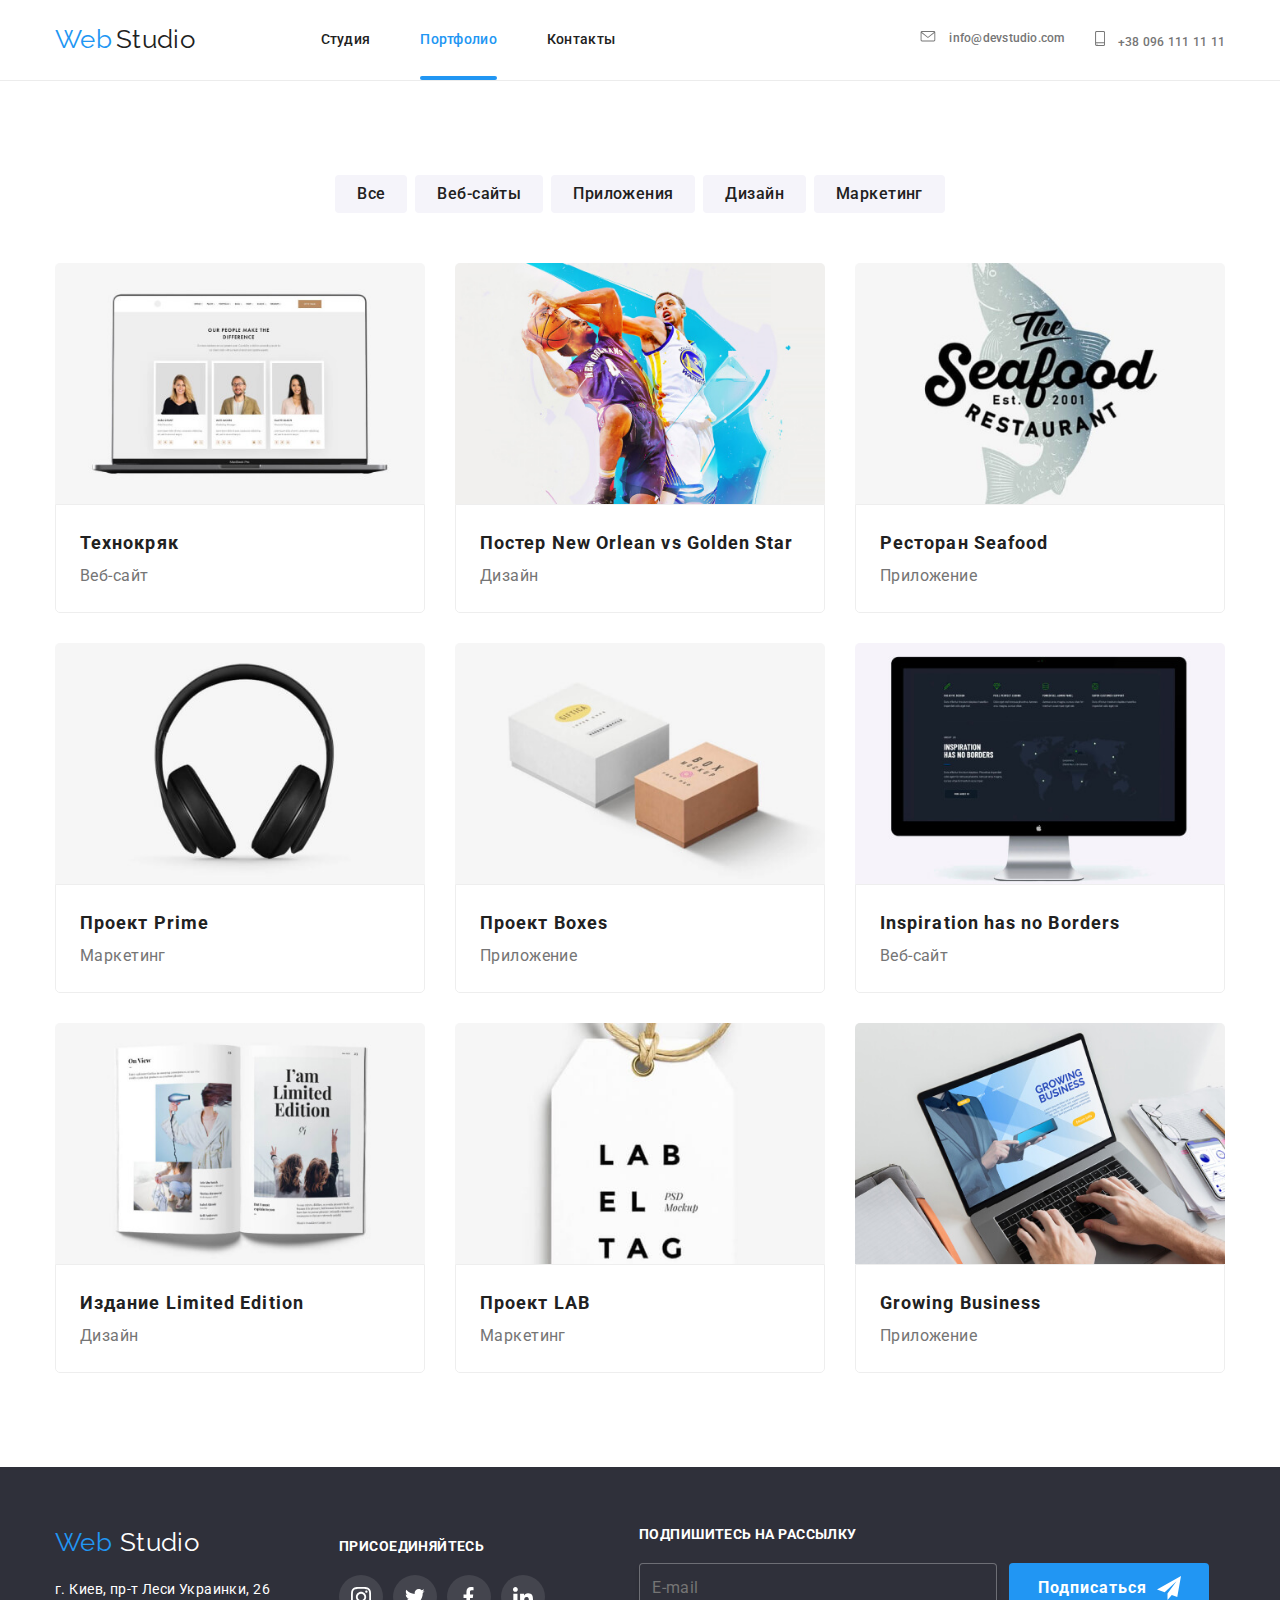
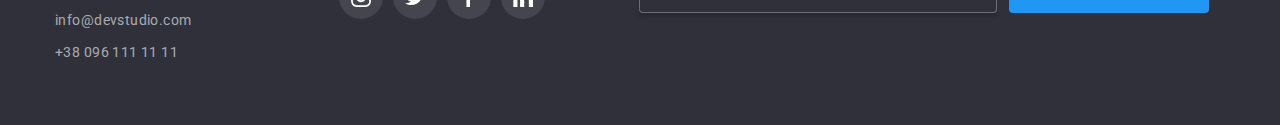
==== commit ad8538ae: "прибирає лишні падінги" ====
--- a/portfolio.html
+++ b/portfolio.html
@@ -35,7 +35,7 @@
           <svg
             width="40"
             height="40"
-            aria-label="переключатнль мобильного меню"
+            aria-label="переключатель мобильного меню"
           >
             <use
               class="icon-cross"
@@ -116,7 +116,7 @@
                     "
                     src="./img/portfolio/mob-portfolio/technokrak450.jpg"
                     alt="постер примера сайта"
-                    sizes="(min-width: 1200px) 33vw, (min-width: 768px) 50vw, 100vw"
+                    sizes="(min-width: 1200px) 370px, (min-width: 768px) 354px, 100vw"
                   />
                   <div class="example-overlay">
                     <p class="example-text">
--- a/css/main.min.css
+++ b/css/main.min.css
@@ -1,2 +1,2 @@
-html{-webkit-box-sizing:border-box;box-sizing:border-box}*,*::before,*::after{-webkit-box-sizing:inherit;box-sizing:inherit}ul{list-style:none;padding:0;margin:0}h1,h2,h3,h4,h5,h6{margin:0}p{margin:0}img{display:block;max-width:100%;height:auto}a{text-decoration:none}.visually-hidden{position:absolute;width:1px;height:1px;margin:-1px;border:0;padding:0;clip:rect(0 0 0 0);overflow:hidden}body{background-color:#fff;color:#757575;font-family:Roboto,sans-serif;letter-spacing:.03em;font-size:14px;line-height:1.7}body.modal-open{overflow:hidden}.advantages,.activity,.team,.clients{padding-bottom:60px;padding-top:60px}@media screen and (min-width: 1200px){.advantages,.activity,.team,.clients{padding-bottom:94px;padding-top:94px}}.container{padding-left:15px;padding-right:15px;margin-left:auto;margin-right:auto}@media screen and (min-width: 480px){.container{width:480px}}@media screen and (min-width: 768px){.container{width:768px}}@media screen and (min-width: 1200px){.container{width:1200px}}@media screen and (min-width: 768px){.header{display:-webkit-box;display:-ms-flexbox;display:flex;-webkit-box-align:center;-ms-flex-align:center;align-items:center}}header{position:relative;border-bottom:1px solid #ececec}header>.container{margin-bottom:0px;padding-top:0px;padding-bottom:0px}@media screen and (max-width: 767px){header>.container{display:-webkit-box;display:-ms-flexbox;display:flex;-webkit-box-pack:justify;-ms-flex-pack:justify;justify-content:space-between}}.section .section-titles{margin-bottom:30px;color:#212121;font-weight:700;font-size:28px;line-height:1.17;text-align:center}@media screen and (min-width: 1200px){.section .section-titles{font-size:36px;line-height:1.3}}.section .activity-title{color:#fff;font-weight:700;font-size:14px;line-height:1.14;text-transform:uppercase;text-align:center}.advantages{border-bottom:1px solid #eee}.advantages .advantage-titles{margin-bottom:10px;color:#212121;font-weight:700;font-size:14px;line-height:1.14;text-transform:uppercase;text-align:center}footer{padding-top:60px;padding-bottom:60px;background-color:#2f303a}.header .logo-link{display:block}@media screen and (max-width: 767px){.header .logo-link{padding:16px 0 16px 0}}.link .links{font-family:Raleway,sans-serif;font-size:26px;line-height:1.2}@media screen and (max-width: 1199px){.link .links{font-size:24px}}.logo-web{color:#2196f3}.logo-studio{color:#212121}.footer-contacts .logo-link{display:block;margin-bottom:20px;font-family:Raleway,sans-serif;font-size:24px;line-height:1.18}@media screen and (min-width: 1200px){.footer-contacts .logo-link{font-size:26px}}.footer-contacts .logo-studio{color:#fff}.main-nav{text-align:center}@media screen and (max-width: 767px){.main-nav{margin-bottom:60px}}@media screen and (min-width: 768px){.main-nav{display:-webkit-box;display:-ms-flexbox;display:flex;-webkit-box-align:center;-ms-flex-align:center;align-items:center}}@media screen and (min-width: 768px) and (max-width: 1199px){.main-nav{margin-right:84px}}@media screen and (min-width: 1200px){.main-nav{margin-right:305px}}.main-nav .link{display:block}.menu-button{display:inline-block;margin:0;padding:0;border:none;background-color:transparent;cursor:pointer;-webkit-transition:fill 250ms cubic-bezier(0.4, 0, 0.2, 1);transition:fill 250ms cubic-bezier(0.4, 0, 0.2, 1)}.menu-button .icon-cross{display:none}.menu-button.is-open .icon-cross{display:block}.menu-button.is-open .icon-burger{display:none}.menu-button:hover,.menu-button:focus{fill:#2196f3}@media screen and (min-width: 768px){.menu-button{display:none}}.menu-container{background-color:#fff}@media screen and (max-width: 767px){.menu-container{display:none;position:absolute;top:100%;left:0;width:100%;padding:60px 140px;-webkit-box-shadow:0px 1px 3px rgba(0,0,0,0.16),0px 2px 4px rgba(0,0,0,0.08),0px 4px 8px rgba(0,0,0,0.04);box-shadow:0px 1px 3px rgba(0,0,0,0.16),0px 2px 4px rgba(0,0,0,0.08),0px 4px 8px rgba(0,0,0,0.04)}.menu-container.is-open{display:block}}@media screen and (min-width: 768px){.menu-container{display:-webkit-box;display:-ms-flexbox;display:flex;-webkit-box-align:center;-ms-flex-align:center;align-items:center;-webkit-box-pack:justify;-ms-flex-pack:justify;justify-content:space-between;margin-left:auto}}.nav{display:inline-block;text-align:center;font-weight:500;font-size:14px;line-height:1.14;letter-spacing:0.02em}@media screen and (min-width: 768px){.nav{display:-webkit-box;display:-ms-flexbox;display:flex}}@media screen and (max-width: 767px){.nav-item:not(:last-child){margin-bottom:32px}}@media screen and (min-width: 768px){.nav-item:not(:last-child){margin-right:50px}}.nav .link{display:inline-block;padding-top:32px;padding-bottom:32px;color:#212121;-webkit-transition:color 250ms cubic-bezier(0.4, 0, 0.2, 1);transition:color 250ms cubic-bezier(0.4, 0, 0.2, 1)}.nav .link:hover,.nav .link:focus{color:#2196f3}@media screen and (max-width: 767px){.nav .link{padding:8px 0}}.nav .current{color:#2196f3;position:relative}.nav .current::after{content:'';display:inline-block;position:absolute;bottom:0;left:0;width:100%;height:4px;background-color:#2196f3;border-radius:2px}.nav .current.main::after{bottom:-1px}.contacts{font-weight:500;font-size:14px;line-height:1.14;letter-spacing:0.02em}@media screen and (max-width: 767px){.contacts{text-align:center}.contacts>li:not(:last-child){margin-bottom:16px}}@media screen and (min-width: 768px) and (max-width: 1199px){.contacts>li:not(:last-child){margin-right:0;margin-bottom:10px}}@media screen and (min-width: 1200px){.contacts>li:not(:last-child){margin-right:30px}}@media screen and (max-width: 1199px){.contacts{font-size:12px}}@media screen and (min-width: 1200px){.contacts{display:-webkit-box;display:-ms-flexbox;display:flex;margin-left:auto}}.contacts .link{color:#757575;-webkit-transition:color 250ms cubic-bezier(0.4, 0, 0.2, 1);transition:color 250ms cubic-bezier(0.4, 0, 0.2, 1)}.contacts .link:hover,.contacts .link:focus{color:#2196f3}.contacts .icon{margin-right:10px;fill:currentColor;-webkit-transition:fill 250ms cubic-bezier(0.4, 0, 0.2, 1);transition:fill 250ms cubic-bezier(0.4, 0, 0.2, 1)}.contacts .icon:hover,.contacts .icon:focus{fill:#2196f3}.hero{margin-left:auto;margin-right:auto;background-color:rgba(47,48,58,0.8);background-image:-webkit-gradient(linear, left top, left bottom, from(rgba(47,48,58,0.8)), to(rgba(47,48,58,0.8))),url(../img/hero/hero-mob.jpg);background-image:linear-gradient(rgba(47,48,58,0.8), rgba(47,48,58,0.8)),url(../img/hero/hero-mob.jpg);background-position:center;background-size:cover;text-align:center}.hero-box{padding:118px 60px}@media screen and (min-width: 1200px){.hero-box{padding:200px 0}}.hero-title{margin-top:0px;margin-bottom:30px;margin-left:auto;margin-right:auto;color:#fff;font-weight:900;font-size:26px;line-height:1.6;letter-spacing:0.06em;text-transform:uppercase}@media screen and (min-width: 1200px){.hero-title{font-size:44px;line-height:1.4}}@media screen and (min-device-pixel-ratio: 2), screen and (-webkit-min-device-pixel-ratio: 2), screen and (min-resolution: 192dpi), screen and (min-resolution: 2dppx){.hero{background-image:-webkit-gradient(linear, left top, left bottom, from(rgba(47,48,58,0.8)), to(rgba(47,48,58,0.8))),url(../img/hero/hero-mob@2x.jpg);background-image:linear-gradient(rgba(47,48,58,0.8), rgba(47,48,58,0.8)),url(../img/hero/hero-mob@2x.jpg)}}@media screen and (min-width: 481px){.hero{background-image:-webkit-gradient(linear, left top, left bottom, from(rgba(47,48,58,0.8)), to(rgba(47,48,58,0.8))),url(../img/hero/hero-tab.jpg);background-image:linear-gradient(rgba(47,48,58,0.8), rgba(47,48,58,0.8)),url(../img/hero/hero-tab.jpg)}}@media screen and (min-width: 481px) and (min-device-pixel-ratio: 2), screen and (min-width: 481px) and (-webkit-min-device-pixel-ratio: 2), screen and (min-width: 481px) and (min-resolution: 192dpi), screen and (min-width: 481px) and (min-resolution: 2dppx){.hero{background-image:-webkit-gradient(linear, left top, left bottom, from(rgba(47,48,58,0.8)), to(rgba(47,48,58,0.8))),url(../img/hero/hero-tab@2x.jpg);background-image:linear-gradient(rgba(47,48,58,0.8), rgba(47,48,58,0.8)),url(../img/hero/hero-tab@2x.jpg)}}@media screen and (min-width: 769px){.hero{background-image:-webkit-gradient(linear, left top, left bottom, from(rgba(47,48,58,0.8)), to(rgba(47,48,58,0.8))),url(../img/hero/hero-desk.jpg);background-image:linear-gradient(rgba(47,48,58,0.8), rgba(47,48,58,0.8)),url(../img/hero/hero-desk.jpg)}}@media screen and (min-width: 769px) and (min-device-pixel-ratio: 2), screen and (min-width: 769px) and (-webkit-min-device-pixel-ratio: 2), screen and (min-width: 769px) and (min-resolution: 192dpi), screen and (min-width: 769px) and (min-resolution: 2dppx){.hero{background-image:-webkit-gradient(linear, left top, left bottom, from(rgba(47,48,58,0.8)), to(rgba(47,48,58,0.8))),url(../img/hero/hero-desk@2x.jpg);background-image:linear-gradient(rgba(47,48,58,0.8), rgba(47,48,58,0.8)),url(../img/hero/hero-desk@2x.jpg)}}.hero-button{display:inline-block;border:none;border-radius:4px;padding:10px 32px;min-width:200px;color:#fff;background-color:#2196f3;text-decoration:none;-webkit-box-shadow:0px 4px 4px rgba(0,0,0,0.15);box-shadow:0px 4px 4px rgba(0,0,0,0.15);font-weight:700;font-size:16px;line-height:1.9;letter-spacing:0.06em}.hero-button:focus{outline:none}.backdrop{position:fixed;z-index:1;top:0;left:0;width:100%;height:100%;background-color:rgba(0,0,0,0.2);padding:94px 15px;overflow-y:scroll}.backdrop.is-hidden{opacity:0;pointer-events:none}.modal{position:relative;padding:40px;background-color:#fff;-webkit-box-shadow:0px 2px 1px rgba(0,0,0,0.2),0px 1px 1px rgba(0,0,0,0.14),0px 1px 3px rgba(0,0,0,0.12);box-shadow:0px 2px 1px rgba(0,0,0,0.2),0px 1px 1px rgba(0,0,0,0.14),0px 1px 3px rgba(0,0,0,0.12);border-radius:4px}@media screen and (min-width: 768px){.modal{position:absolute;top:50%;left:50%;-webkit-transform:translate(-50%, -50%);transform:translate(-50%, -50%);max-width:450px;width:100%}}@media screen and (min-width: 1200px){.modal{max-width:528px;width:100%}}.modal-title{display:inline-block;margin-bottom:30px;font-weight:700;font-size:20px;line-height:1.5;text-align:center;color:#212121}@media screen and (min-width: 1200px){.modal-title{line-height:1.15}}.modal-close-btn{position:absolute;top:8px;right:8px;width:30px;height:30px;border-radius:50%;background-position:center;border:none;background:#fff;-webkit-box-shadow:0px 2px 1px rgba(0,0,0,0.2),0px 1px 1px rgba(0,0,0,0.14),0px 1px 3px rgba(0,0,0,0.12);box-shadow:0px 2px 1px rgba(0,0,0,0.2),0px 1px 1px rgba(0,0,0,0.14),0px 1px 3px rgba(0,0,0,0.12);-webkit-transition:fill 250ms cubic-bezier(0.4, 0, 0.2, 1);transition:fill 250ms cubic-bezier(0.4, 0, 0.2, 1)}.modal-close-btn:hover,.modal-close-btn:focus .close{fill:#2196f3;cursor:pointer}.modal-submit{display:inline-block;border:none;border-radius:4px;width:200px;padding:10px 28px 10px 29px;margin:0 auto;font-family:inherit;font-weight:700;font-size:16px;line-height:1.9;letter-spacing:0.06em;color:#fff;background-color:#2196f3}form{width:100%;height:100%}.form-field{position:relative;display:-webkit-box;display:-ms-flexbox;display:flex;-webkit-box-orient:vertical;-webkit-box-direction:normal;-ms-flex-direction:column;flex-direction:column;margin-bottom:28px}.form-field:last-child{margin-bottom:20px}.form-input{display:inline-block;border:none;border-radius:4px;width:100%;padding:12px 44px 12px 42px;border:1px solid rgba(33,33,33,0.2);-webkit-box-sizing:border-box;box-sizing:border-box}.form-input:focus{border:1px solid #2196f3}.input-textarea{padding:12px 44px 12px 16px;max-width:448px;min-height:120px;resize:none;border:1px solid rgba(33,33,33,0.2);outline:none}.fields-label{position:absolute;top:50%;left:42px;-webkit-transform:translateY(-50%);transform:translateY(-50%);font-weight:400;font-size:14px;line-height:1.14;letter-spacing:0.01em;color:#212121;-webkit-transition:all 250ms cubic-bezier(0.4, 0, 0.2, 1);transition:all 250ms cubic-bezier(0.4, 0, 0.2, 1)}.coment{left:16px;top:12px;-webkit-transform:translateY(0);transform:translateY(0)}.form-input:focus+.fields-label,.form-input:not(:placeholder-shown)+.fields-label{color:#2196f3;font-size:12px;-webkit-transform:translate(-39px, -37px);transform:translate(-39px, -37px)}.input-textarea:focus+.fields-label{color:#2196f3;-webkit-transform:translate(-12px, -28px);transform:translate(-12px, -28px)}.form-input:focus ~ .icon-form{fill:#2196f3}.icon-form{position:absolute;top:50%;left:19px;-webkit-transform:translateY(-50%);transform:translateY(-50%);fill:#212121;-webkit-transition:fill 250ms cubic-bezier(0.4, 0, 0.2, 1);transition:fill 250ms cubic-bezier(0.4, 0, 0.2, 1)}.checkbox{-webkit-appearance:none;-moz-appearance:none;appearance:none;position:absolute}@media screen and (min-width: 480px) and (max-width: 768px){.checkbox-field{margin-bottom:20px}}@media screen and (min-width: 1200px){.checkbox-field{margin-bottom:30px}}.checkbox-label{display:-webkit-box;display:-ms-flexbox;display:flex;-webkit-box-align:center;-ms-flex-align:center;align-items:center;-webkit-box-pack:center;-ms-flex-pack:center;justify-content:center}.checkbox-icon{display:inline-block;width:15px;height:15px;margin-right:8px;border:1px solid #212121;border-radius:2px}.checkbox-text{font-weight:normal;font-size:12px;line-height:1.2;letter-spacing:0.03em;color:#757575}@media screen and (min-width: 1200px){.checkbox-text{font-size:14px;line-height:1.7}}.checkbox:checked+.checkbox-icon{background-color:#2196f3;background-image:url(../img/icon-check.svg);background-size:contain;background-origin:border-box;border-color:transparent}.checkbox-link{position:relative;color:#2196f3}.checkbox-link>input{width:100%}.checkbox-link::before{content:'';position:absolute;bottom:1px;display:inline-block;width:100%;height:1px;background-color:#2196f3}@media screen and (min-width: 768px){.advantages-list>li{width:calc((100% - 60px) / 2);margin:15px}}@media screen and (min-width: 1200px){.advantages-list>li{width:calc((100% - 120px) / 4)}}@media screen and (max-width: 767px){.advantages-list>li:not(:last-child){margin-bottom:30px}}@media screen and (min-width: 768px){.advantages-list{display:-webkit-box;display:-ms-flexbox;display:flex;-ms-flex-wrap:wrap;flex-wrap:wrap;margin:-15px}}.advantages-list-item:nth-child(1)::before,.advantages-list-item:nth-child(2)::before,.advantages-list-item:nth-child(3)::before,.advantages-list-item:nth-child(4)::before{content:'';display:block;margin-bottom:30px;height:120px;background-size:70px 70px;background-repeat:no-repeat;background-color:#f5f4fa;background-position:center}.advantages-list-item:nth-child(1)::before{background-image:url(../img/details.svg)}.advantages-list-item:nth-child(2)::before{background-image:url(../img/punctuality.svg)}.advantages-list-item:nth-child(3)::before{background-image:url(../img/planning.svg)}.advantages-list-item:nth-child(4)::before{background-image:url(../img/modern-tech.svg)}@media screen and (max-width: 1199px){.activity{display:none}}.activity-list>li{position:relative;width:calc((100% - 2 * 30px) / 3)}.activity-list>li:not(:last-child){margin-right:30px}.activity-list{display:-webkit-box;display:-ms-flexbox;display:flex}.activity-list .link{display:block;padding-top:27px;padding-bottom:27px;position:absolute;bottom:0;right:0;left:0;background-color:rgba(47,48,58,0.8)}.team{background-color:#f5f4fa}@media screen and (min-width: 768px){.team-list{display:-webkit-box;display:-ms-flexbox;display:flex;-ms-flex-wrap:wrap;flex-wrap:wrap;margin:-15px}}@media screen and (min-width: 1200px){.team-list{-webkit-box-orient:horizontal;-webkit-box-direction:normal;-ms-flex-direction:row;flex-direction:row}}.team-list>li{padding-bottom:24px;border-radius:4px;-webkit-box-shadow:0px 2px 1px rgba(0,0,0,0.2),0px 1px 1px rgba(0,0,0,0.14),0px 1px 3px rgba(0,0,0,0.12);box-shadow:0px 2px 1px rgba(0,0,0,0.2),0px 1px 1px rgba(0,0,0,0.14),0px 1px 3px rgba(0,0,0,0.12);background-color:#fff}@media screen and (min-width: 768px){.team-list>li{width:calc((100% - 60px) / 2);margin:15px}}@media screen and (min-width: 1200px){.team-list>li{width:calc((100% - 120px) / 4)}}@media screen and (max-width: 767px){.team-list>li:not(:last-child){margin-bottom:30px}}.team-list img{margin-bottom:30px;border-radius:4px 4px 0px 0px}.team-members{color:#212121;font-weight:500;font-size:16px;line-height:1.2;margin-bottom:10px;text-align:center}.profession{font-weight:400;font-size:16px;line-height:1.2;margin-bottom:16px;text-align:center}.team-pages{display:-webkit-box;display:-ms-flexbox;display:flex;-webkit-box-pack:center;-ms-flex-pack:center;justify-content:center}.team-pages>li+li{margin-left:11px}.link-socio{display:block;padding:12px;width:44px;height:44px;border-radius:50%;background-color:rgba(255,255,255,0.1);fill:#afb1b8;-webkit-transition-property:background-color, fill;transition-property:background-color, fill;-webkit-transition-duration:250ms;transition-duration:250ms;-webkit-transition-timing-function:cubic-bezier(0.4, 0, 0.2, 1);transition-timing-function:cubic-bezier(0.4, 0, 0.2, 1)}.link-socio:hover,.link-socio:focus{background-color:#2196f3;fill:#fff}.clients-list{display:-webkit-box;display:-ms-flexbox;display:flex;-ms-flex-wrap:wrap;flex-wrap:wrap}@media screen and (max-width: 767px){.clients-list{-webkit-box-pack:justify;-ms-flex-pack:justify;justify-content:space-between}}@media screen and (min-width: 768px){.clients-list{-ms-flex-wrap:wrap;flex-wrap:wrap;margin:-15px}}.clients-list>li{width:calc((100% - 30px) / 2)}@media screen and (min-width: 768px){.clients-list>li{width:calc((100% - 90px) / 3);margin:15px}}@media screen and (min-width: 1200px){.clients-list>li{width:calc((100% - 180px) / 6)}}@media screen and (max-width: 767px){.clients-list>li{margin-bottom:30px}}@media screen and (max-width: 767px){.clients-list>li:nth-last-child(-n+2){margin-bottom:0}}.link-client{display:-webkit-box;display:-ms-flexbox;display:flex;-webkit-box-align:center;-ms-flex-align:center;align-items:center;-webkit-box-pack:center;-ms-flex-pack:center;justify-content:center;height:90px;fill:#afb1b8;border:1px solid #afb1b8;border-radius:4px;-webkit-transition-property:border, fill;transition-property:border, fill;-webkit-transition-duration:250ms;transition-duration:250ms;-webkit-transition-timing-function:cubic-bezier(0.4, 0, 0.2, 1);transition-timing-function:cubic-bezier(0.4, 0, 0.2, 1)}.link-client:hover,.link-client:focus{border:1px solid #2196f3;fill:#2196f3}@media screen and (min-width: 1200px){.container-footer{display:-webkit-box;display:-ms-flexbox;display:flex}}@media screen and (min-width: 768px){.footer-box{display:-webkit-box;display:-ms-flexbox;display:flex;-webkit-box-align:baseline;-ms-flex-align:baseline;align-items:baseline}}@media screen and (min-width: 768px) and (max-width: 1199px){.footer-box{-webkit-box-pack:justify;-ms-flex-pack:justify;justify-content:space-between;padding:0 76px 0 89px}}.footer-contacts{margin-bottom:60px}@media screen and (max-width: 1199px){.footer-contacts{text-align:center}}@media screen and (min-width: 1200px){.footer-contacts{margin:0px 69px 0px 0px}}.footer-contacts>ul>li{margin-bottom:8px}.footer-contacts .link{color:rgba(255,255,255,0.6);font-weight:400}.link-item .link{color:#fff}.join-networks{display:-webkit-box;display:-ms-flexbox;display:flex;-webkit-box-pack:center;-ms-flex-pack:center;justify-content:center}.join-networks>li+li{margin-left:10px}.join-networks .icon{fill:#fff}@media screen and (max-width: 767px){.join{margin-bottom:60px}}@media screen and (min-width: 1200px){.join{margin-right:94px}}@media screen and (max-width: 1199px){.join{text-align:center}}.join-header{display:block;margin-bottom:20px;color:#fff;font-weight:700;font-size:14px;line-height:1.14;text-transform:uppercase}@media screen and (max-width: 1199px){.join-form{text-align:center}}.submit{display:-webkit-inline-box;display:-ms-inline-flexbox;display:inline-flex;border:none;border-radius:4px;height:50px;padding:10px 28px 10px 29px;-webkit-box-align:center;-ms-flex-align:center;align-items:center;font-family:inherit;font-weight:700;font-size:16px;line-height:1.9;letter-spacing:0.06em;color:#fff;background-color:#2196f3}.submit::after{content:'';margin-left:10px;width:24px;height:24px;background-image:url(../img/send.svg)}.mail-field{margin-bottom:20px;-webkit-box-sizing:border-box;box-sizing:border-box;margin-right:12px;padding:18px 12px;font-size:16px;line-height:1.9;letter-spacing:0.03em;min-width:358px;height:50px;background-color:#2f303a;border:1px solid rgba(255,255,255,0.3);-webkit-box-shadow:0px 4px 4px rgba(0,0,0,0.15);box-shadow:0px 4px 4px rgba(0,0,0,0.15);border-radius:4px;color:rgba(255,255,255,0.3)}@media screen and (min-width: 768px) and (max-width: 1199px){.mail-field{margin:0 50px 20px 50px;min-width:450px}}.filter button{display:inline-block;border:none;border-radius:4px;padding:6px 22px;color:#212121;background-color:#f5f4fa;font-family:inherit;font-weight:500;font-size:16px;line-height:1.6;letter-spacing:inherit;cursor:pointer;-webkit-transition-property:color, background-color, -webkit-box-shadow;transition-property:color, background-color, -webkit-box-shadow;transition-property:color, background-color, box-shadow;transition-property:color, background-color, box-shadow, -webkit-box-shadow;-webkit-transition-duration:250ms;transition-duration:250ms;-webkit-transition-timing-function:cubic-bezier(0.4, 0, 0.2, 1);transition-timing-function:cubic-bezier(0.4, 0, 0.2, 1)}.filter button:hover,.filter button:focus{color:#fff;background-color:#2196f3;-webkit-box-shadow:0px 2px 2px rgba(0,0,0,0.12),0px 1px 2px rgba(0,0,0,0.08),0px 3px 1px rgba(0,0,0,0.1);box-shadow:0px 2px 2px rgba(0,0,0,0.12),0px 1px 2px rgba(0,0,0,0.08),0px 3px 1px rgba(0,0,0,0.1)}.filter{display:-webkit-box;display:-ms-flexbox;display:flex;-ms-flex-wrap:wrap;flex-wrap:wrap;margin-bottom:40px}@media screen and (min-width: 768px) and (max-width: 1199px){.filter{margin-bottom:30px}}@media screen and (min-width: 768px){.filter{-webkit-box-pack:center;-ms-flex-pack:center;justify-content:center}}@media screen and (min-width: 1200px){.filter{margin-bottom:50px}}.filter-item+li{margin-left:8px}@media screen and (min-width: 480px) and (max-width: 767px){.filter-item:nth-child(4){margin-left:0}}@media screen and (max-width: 767px){.filter-item{margin-bottom:15px}}.filter-item:nth-last-child(-n+2){margin-bottom:0}.portfolio{padding-top:40px;padding-bottom:60px}@media screen and (min-width: 1200px){.portfolio{padding:94px 0 94px 0}}.card-content{padding:20px 24px;border:1px solid #eee;border-bottom-right-radius:5px;border-bottom-left-radius:5px}@media screen and (min-width: 768px) and (max-width: 1199px){.card-content{-webkit-box-flex:1;-ms-flex-positive:1;flex-grow:1}}@media screen and (min-width: 768px){.example{display:-webkit-box;display:-ms-flexbox;display:flex;-ms-flex-wrap:wrap;flex-wrap:wrap}}@media screen and (min-width: 768px) and (max-width: 1199px){.example{margin:-15px}}.example .example-title{color:#212121;font-weight:700;font-size:18px;line-height:2;letter-spacing:0.06em}.example .paragraf{color:#757575;font-weight:400;font-size:16px;line-height:1.9}.example .example-items{border-radius:5px 5px 0px 0px;overflow:hidden;-webkit-transition-property:opasity, -webkit-box-shadow, -webkit-transform;transition-property:opasity, -webkit-box-shadow, -webkit-transform;transition-property:box-shadow, opasity, transform;transition-property:box-shadow, opasity, transform, -webkit-box-shadow, -webkit-transform;-webkit-transition-duration:250ms;transition-duration:250ms;-webkit-transition-timing-function:cubic-bezier(0.4, 0, 0.2, 1);transition-timing-function:cubic-bezier(0.4, 0, 0.2, 1)}@media screen and (max-width: 767px){.example .example-items{margin-bottom:30px}}@media screen and (min-width: 768px){.example .example-items{width:calc((100% - 60px) / 2)}}@media screen and (min-width: 768px) and (max-width: 1199px){.example .example-items{margin:15px}}@media screen and (min-width: 1200px){.example .example-items{width:calc((100% - 2 * 30px) / 3);margin-right:30px;margin-bottom:30px}}@media screen and (min-width: 1200px){.example .example-items:nth-child(3n){margin-right:0px}}@media screen and (min-width: 1200px){.example .example-items:nth-last-child(-n+3){margin-bottom:0px}}.img-box{position:relative;overflow:hidden}.img-box .example-overlay{position:absolute;top:0;width:100%;height:100%;background-color:rgba(33,150,243,0.9);-webkit-transform:translateY(100%);transform:translateY(100%);opacity:0;-webkit-transition:opacity 250ms cubic-bezier(0.4, 0, 0.2, 1),-webkit-transform 250ms cubic-bezier(0.4, 0, 0.2, 1);transition:opacity 250ms cubic-bezier(0.4, 0, 0.2, 1),-webkit-transform 250ms cubic-bezier(0.4, 0, 0.2, 1);transition:transform 250ms cubic-bezier(0.4, 0, 0.2, 1),opacity 250ms cubic-bezier(0.4, 0, 0.2, 1);transition:transform 250ms cubic-bezier(0.4, 0, 0.2, 1),opacity 250ms cubic-bezier(0.4, 0, 0.2, 1),-webkit-transform 250ms cubic-bezier(0.4, 0, 0.2, 1)}.example-text{position:absolute;top:0;height:100%;padding:63px 24px;color:#fff;font-weight:400;font-size:18px;line-height:1.55;opacity:0;-webkit-transition-property:tramsform, opasity;transition-property:tramsform, opasity;-webkit-transition-duration:250ms;transition-duration:250ms;-webkit-transition-timing-function:cubic-bezier(0.4, 0, 0.2, 1);transition-timing-function:cubic-bezier(0.4, 0, 0.2, 1)}.example-items:hover,.example-items:focus,.example-items .link:hover,.example-items .link:focus,.example-items:hover .example-text,.example-items:focus .example-text,.example-items:hover .example-overlay,.example-items:focus .example-overlay{-webkit-box-shadow:1px 4px 6px rgba(0,0,0,0.16),0px 4px 4px rgba(0,0,0,0.06),0px 1px 1px rgba(0,0,0,0.12);box-shadow:1px 4px 6px rgba(0,0,0,0.16),0px 4px 4px rgba(0,0,0,0.06),0px 1px 1px rgba(0,0,0,0.12);-webkit-transform:translateY(0);transform:translateY(0);opacity:1}@media screen and (min-width: 768px) and (max-width: 1199px){.example-items .link{display:-webkit-box;display:-ms-flexbox;display:flex;-webkit-box-orient:vertical;-webkit-box-direction:normal;-ms-flex-direction:column;flex-direction:column;height:100%}}
+html{-webkit-box-sizing:border-box;box-sizing:border-box}*,*::before,*::after{-webkit-box-sizing:inherit;box-sizing:inherit}ul{list-style:none;padding:0;margin:0}h1,h2,h3,h4,h5,h6{margin:0}p{margin:0}img{display:block;max-width:100%;height:auto}a{text-decoration:none}.visually-hidden{position:absolute;width:1px;height:1px;margin:-1px;border:0;padding:0;clip:rect(0 0 0 0);overflow:hidden}body{background-color:#fff;color:#757575;font-family:Roboto,sans-serif;letter-spacing:.03em;font-size:14px;line-height:1.7}body.modal-open{overflow:hidden}.advantages,.activity,.team,.clients{padding-bottom:60px;padding-top:60px}@media screen and (min-width: 1200px){.advantages,.activity,.team,.clients{padding-bottom:94px;padding-top:94px}}.container{padding-left:15px;padding-right:15px;margin-left:auto;margin-right:auto}@media screen and (min-width: 480px){.container{width:480px}}@media screen and (min-width: 768px){.container{width:768px}}@media screen and (min-width: 1200px){.container{width:1200px}}@media screen and (min-width: 768px){.header{display:-webkit-box;display:-ms-flexbox;display:flex;-webkit-box-align:center;-ms-flex-align:center;align-items:center}}header{position:relative;border-bottom:1px solid #ececec}header>.container{margin-bottom:0px;padding-top:0px;padding-bottom:0px}@media screen and (max-width: 767px){header>.container{display:-webkit-box;display:-ms-flexbox;display:flex;-webkit-box-pack:justify;-ms-flex-pack:justify;justify-content:space-between}}.section .section-titles{margin-bottom:30px;color:#212121;font-weight:700;font-size:28px;line-height:1.17;text-align:center}@media screen and (min-width: 1200px){.section .section-titles{font-size:36px;line-height:1.3}}.section .activity-title{color:#fff;font-weight:700;font-size:14px;line-height:1.14;text-transform:uppercase;text-align:center}.advantages{border-bottom:1px solid #eee}.advantages .advantage-titles{margin-bottom:10px;color:#212121;font-weight:700;font-size:14px;line-height:1.14;text-transform:uppercase;text-align:center}@media screen and (min-width: 768px){.advantages .advantage-titles{text-align:left}}footer{padding-top:60px;padding-bottom:60px;background-color:#2f303a}.header .logo-link{display:block}@media screen and (max-width: 767px){.header .logo-link{padding:16px 0 16px 0}}.link .links{font-family:Raleway,sans-serif;font-size:26px;line-height:1.2}@media screen and (max-width: 1199px){.link .links{font-size:24px}}.logo-web{color:#2196f3}.logo-studio{color:#212121}.footer-contacts .logo-link{display:block;margin-bottom:20px;font-family:Raleway,sans-serif;font-size:24px;line-height:1.18}@media screen and (min-width: 1200px){.footer-contacts .logo-link{font-size:26px}}.footer-contacts .logo-studio{color:#fff}.main-nav{text-align:center}@media screen and (max-width: 767px){.main-nav{margin-bottom:60px}}@media screen and (min-width: 768px){.main-nav{display:-webkit-box;display:-ms-flexbox;display:flex;-webkit-box-align:center;-ms-flex-align:center;align-items:center}}@media screen and (min-width: 768px) and (max-width: 1199px){.main-nav{margin-right:84px}}@media screen and (min-width: 1200px){.main-nav{margin-right:305px}}.main-nav .link{display:block}.menu-button{display:inline-block;margin:0;padding:0;border:none;background-color:transparent;cursor:pointer;-webkit-transition:fill 250ms cubic-bezier(0.4, 0, 0.2, 1);transition:fill 250ms cubic-bezier(0.4, 0, 0.2, 1)}.menu-button .icon-cross{display:none}.menu-button.is-open .icon-cross{display:block}.menu-button.is-open .icon-burger{display:none}.menu-button:hover,.menu-button:focus{fill:#2196f3}@media screen and (min-width: 768px){.menu-button{display:none}}.menu-container{background-color:#fff}@media screen and (max-width: 767px){.menu-container{display:none;position:absolute;top:100%;left:0;width:100%;padding:60px 0px;-webkit-box-shadow:0px 1px 3px rgba(0,0,0,0.16),0px 2px 4px rgba(0,0,0,0.08),0px 4px 8px rgba(0,0,0,0.04);box-shadow:0px 1px 3px rgba(0,0,0,0.16),0px 2px 4px rgba(0,0,0,0.08),0px 4px 8px rgba(0,0,0,0.04)}.menu-container.is-open{display:block;z-index:9}}@media screen and (min-width: 768px){.menu-container{display:-webkit-box;display:-ms-flexbox;display:flex;-webkit-box-align:center;-ms-flex-align:center;align-items:center;-webkit-box-pack:justify;-ms-flex-pack:justify;justify-content:space-between;margin-left:auto}}.nav{display:inline-block;text-align:center;font-weight:500;font-size:18px;line-height:1.17;letter-spacing:0.02em}@media screen and (min-width: 768px){.nav{display:-webkit-box;display:-ms-flexbox;display:flex;font-size:14px;line-height:1.14}}@media screen and (max-width: 767px){.nav-item:not(:last-child){margin-bottom:32px}}@media screen and (min-width: 768px){.nav-item:not(:last-child){margin-right:50px}}.nav .link{display:inline-block;padding-top:32px;padding-bottom:32px;color:#212121;-webkit-transition:color 250ms cubic-bezier(0.4, 0, 0.2, 1);transition:color 250ms cubic-bezier(0.4, 0, 0.2, 1)}.nav .link:hover,.nav .link:focus{color:#2196f3}@media screen and (max-width: 767px){.nav .link{padding:8px 0}}.nav .current{color:#2196f3;position:relative}.nav .current::after{content:'';display:inline-block;position:absolute;bottom:0;left:0;width:100%;height:4px;background-color:#2196f3;border-radius:2px}.nav .current.main::after{bottom:-1px}.contacts{font-weight:500;font-size:18px;line-height:1.17;letter-spacing:0.02em}@media screen and (max-width: 767px){.contacts{text-align:center}.contacts>li:not(:last-child){margin-bottom:16px}}@media screen and (min-width: 768px) and (max-width: 1199px){.contacts>li:not(:last-child){margin-right:0;margin-bottom:10px}}@media screen and (min-width: 1200px){.contacts>li:not(:last-child){margin-right:30px}}@media screen and (min-width: 768px){.contacts{font-size:12px;line-height:1.14}}@media screen and (min-width: 1200px){.contacts{display:-webkit-box;display:-ms-flexbox;display:flex;margin-left:auto}}.contacts .link{color:#757575;-webkit-transition:color 250ms cubic-bezier(0.4, 0, 0.2, 1);transition:color 250ms cubic-bezier(0.4, 0, 0.2, 1)}.contacts .link:hover,.contacts .link:focus{color:#2196f3}.contacts .icon{margin-right:10px;fill:currentColor;-webkit-transition:fill 250ms cubic-bezier(0.4, 0, 0.2, 1);transition:fill 250ms cubic-bezier(0.4, 0, 0.2, 1)}.contacts .icon:hover,.contacts .icon:focus{fill:#2196f3}@media screen and (min-width: 768px) and (max-width: 1199px){.contacts .icon{margin-right:8px}}.hero{margin-left:auto;margin-right:auto;background-color:rgba(47,48,58,0.8);background-image:-webkit-gradient(linear, left top, left bottom, from(rgba(47,48,58,0.8)), to(rgba(47,48,58,0.8))),url(../img/hero/hero-mob.jpg);background-image:linear-gradient(rgba(47,48,58,0.8), rgba(47,48,58,0.8)),url(../img/hero/hero-mob.jpg);background-position:center;background-size:cover;text-align:center}.hero-box{padding:118px 0px}@media screen and (min-width: 1200px){.hero-box{padding:200px 0}}.hero-title{margin-top:0px;margin-bottom:30px;margin-left:auto;margin-right:auto;color:#fff;font-weight:900;font-size:26px;line-height:1.6;letter-spacing:0.06em;text-transform:uppercase}@media screen and (min-width: 1200px){.hero-title{font-size:44px;line-height:1.4}}@media screen and (min-device-pixel-ratio: 2), screen and (-webkit-min-device-pixel-ratio: 2), screen and (min-resolution: 192dpi), screen and (min-resolution: 2dppx){.hero{background-image:-webkit-gradient(linear, left top, left bottom, from(rgba(47,48,58,0.8)), to(rgba(47,48,58,0.8))),url(../img/hero/hero-mob@2x.jpg);background-image:linear-gradient(rgba(47,48,58,0.8), rgba(47,48,58,0.8)),url(../img/hero/hero-mob@2x.jpg)}}@media screen and (min-width: 481px){.hero{background-image:-webkit-gradient(linear, left top, left bottom, from(rgba(47,48,58,0.8)), to(rgba(47,48,58,0.8))),url(../img/hero/hero-tab.jpg);background-image:linear-gradient(rgba(47,48,58,0.8), rgba(47,48,58,0.8)),url(../img/hero/hero-tab.jpg)}}@media screen and (min-width: 481px) and (min-device-pixel-ratio: 2), screen and (min-width: 481px) and (-webkit-min-device-pixel-ratio: 2), screen and (min-width: 481px) and (min-resolution: 192dpi), screen and (min-width: 481px) and (min-resolution: 2dppx){.hero{background-image:-webkit-gradient(linear, left top, left bottom, from(rgba(47,48,58,0.8)), to(rgba(47,48,58,0.8))),url(../img/hero/hero-tab@2x.jpg);background-image:linear-gradient(rgba(47,48,58,0.8), rgba(47,48,58,0.8)),url(../img/hero/hero-tab@2x.jpg)}}@media screen and (min-width: 769px){.hero{background-image:-webkit-gradient(linear, left top, left bottom, from(rgba(47,48,58,0.8)), to(rgba(47,48,58,0.8))),url(../img/hero/hero-desk.jpg);background-image:linear-gradient(rgba(47,48,58,0.8), rgba(47,48,58,0.8)),url(../img/hero/hero-desk.jpg)}}@media screen and (min-width: 769px) and (min-device-pixel-ratio: 2), screen and (min-width: 769px) and (-webkit-min-device-pixel-ratio: 2), screen and (min-width: 769px) and (min-resolution: 192dpi), screen and (min-width: 769px) and (min-resolution: 2dppx){.hero{background-image:-webkit-gradient(linear, left top, left bottom, from(rgba(47,48,58,0.8)), to(rgba(47,48,58,0.8))),url(../img/hero/hero-desk@2x.jpg);background-image:linear-gradient(rgba(47,48,58,0.8), rgba(47,48,58,0.8)),url(../img/hero/hero-desk@2x.jpg)}}.hero-button{display:inline-block;border:none;border-radius:4px;padding:10px 32px;min-width:200px;color:#fff;background-color:#2196f3;text-decoration:none;-webkit-box-shadow:0px 4px 4px rgba(0,0,0,0.15);box-shadow:0px 4px 4px rgba(0,0,0,0.15);font-weight:700;font-size:16px;line-height:1.9;letter-spacing:0.06em}.hero-button:focus{outline:none}.backdrop{position:fixed;z-index:1;top:0;left:0;width:100%;height:100%;background-color:rgba(0,0,0,0.2);padding:94px 15px;overflow-y:scroll}.backdrop.is-hidden{opacity:0;pointer-events:none}.modal{position:relative;padding:40px;background-color:#fff;-webkit-box-shadow:0px 2px 1px rgba(0,0,0,0.2),0px 1px 1px rgba(0,0,0,0.14),0px 1px 3px rgba(0,0,0,0.12);box-shadow:0px 2px 1px rgba(0,0,0,0.2),0px 1px 1px rgba(0,0,0,0.14),0px 1px 3px rgba(0,0,0,0.12);border-radius:4px}@media screen and (min-width: 768px){.modal{position:absolute;top:50%;left:50%;-webkit-transform:translate(-50%, -50%);transform:translate(-50%, -50%);max-width:450px;width:100%}}@media screen and (min-width: 1200px){.modal{max-width:528px;width:100%}}.modal-title{display:inline-block;margin-bottom:30px;font-weight:700;font-size:20px;line-height:1.5;text-align:center;color:#212121}@media screen and (min-width: 1200px){.modal-title{line-height:1.15}}.modal-close-btn{position:absolute;top:8px;right:8px;width:30px;height:30px;border-radius:50%;background-position:center;border:none;background:#fff;-webkit-box-shadow:0px 2px 1px rgba(0,0,0,0.2),0px 1px 1px rgba(0,0,0,0.14),0px 1px 3px rgba(0,0,0,0.12);box-shadow:0px 2px 1px rgba(0,0,0,0.2),0px 1px 1px rgba(0,0,0,0.14),0px 1px 3px rgba(0,0,0,0.12);-webkit-transition:fill 250ms cubic-bezier(0.4, 0, 0.2, 1);transition:fill 250ms cubic-bezier(0.4, 0, 0.2, 1)}.modal-close-btn:hover,.modal-close-btn:focus .close{fill:#2196f3;cursor:pointer}.modal-submit{display:inline-block;border:none;border-radius:4px;width:200px;padding:10px 28px 10px 29px;margin:0 auto;font-family:inherit;font-weight:700;font-size:16px;line-height:1.9;letter-spacing:0.06em;color:#fff;background-color:#2196f3}form{width:100%;height:100%}.form-field{position:relative;display:-webkit-box;display:-ms-flexbox;display:flex;-webkit-box-orient:vertical;-webkit-box-direction:normal;-ms-flex-direction:column;flex-direction:column;margin-bottom:28px}.form-field:last-child{margin-bottom:20px}.form-input{display:inline-block;border:none;border-radius:4px;width:100%;padding:12px 44px 12px 42px;border:1px solid rgba(33,33,33,0.2);-webkit-box-sizing:border-box;box-sizing:border-box}.form-input:focus{border:1px solid #2196f3}.input-textarea{padding:12px 44px 12px 16px;max-width:448px;min-height:120px;resize:none;border:1px solid rgba(33,33,33,0.2);outline:none}.fields-label{position:absolute;top:50%;left:42px;-webkit-transform:translateY(-50%);transform:translateY(-50%);font-weight:400;font-size:14px;line-height:1.14;letter-spacing:0.01em;color:#212121;-webkit-transition:all 250ms cubic-bezier(0.4, 0, 0.2, 1);transition:all 250ms cubic-bezier(0.4, 0, 0.2, 1)}.coment{left:16px;top:12px;-webkit-transform:translateY(0);transform:translateY(0)}.form-input:focus+.fields-label,.form-input:not(:placeholder-shown)+.fields-label{color:#2196f3;font-size:12px;-webkit-transform:translate(-39px, -37px);transform:translate(-39px, -37px)}.input-textarea:focus+.fields-label{color:#2196f3;-webkit-transform:translate(-12px, -28px);transform:translate(-12px, -28px)}.form-input:focus ~ .icon-form{fill:#2196f3}.icon-form{position:absolute;top:50%;left:19px;-webkit-transform:translateY(-50%);transform:translateY(-50%);fill:#212121;-webkit-transition:fill 250ms cubic-bezier(0.4, 0, 0.2, 1);transition:fill 250ms cubic-bezier(0.4, 0, 0.2, 1)}.checkbox{-webkit-appearance:none;-moz-appearance:none;appearance:none;position:absolute}@media screen and (min-width: 480px) and (max-width: 768px){.checkbox-field{margin-bottom:20px}}@media screen and (min-width: 1200px){.checkbox-field{margin-bottom:30px}}.checkbox-label{display:-webkit-box;display:-ms-flexbox;display:flex;-webkit-box-align:center;-ms-flex-align:center;align-items:center;-webkit-box-pack:center;-ms-flex-pack:center;justify-content:center}.checkbox-icon{display:inline-block;width:15px;height:15px;margin-right:8px;border:1px solid #212121;border-radius:2px}.checkbox-text{font-weight:normal;font-size:12px;line-height:1.2;letter-spacing:0.03em;color:#757575}@media screen and (min-width: 1200px){.checkbox-text{font-size:14px;line-height:1.7}}.checkbox:checked+.checkbox-icon{background-color:#2196f3;background-image:url(../img/icon-check.svg);background-size:contain;background-origin:border-box;border-color:transparent}.checkbox-link{position:relative;color:#2196f3}.checkbox-link>input{width:100%}.checkbox-link::before{content:'';position:absolute;bottom:1px;display:inline-block;width:100%;height:1px;background-color:#2196f3}@media screen and (min-width: 768px){.advantages-list>li{width:calc((100% - 60px) / 2);margin:15px}}@media screen and (min-width: 1200px){.advantages-list>li{width:calc((100% - 120px) / 4)}}@media screen and (max-width: 767px){.advantages-list>li:not(:last-child){margin-bottom:30px}}@media screen and (min-width: 768px){.advantages-list{display:-webkit-box;display:-ms-flexbox;display:flex;-ms-flex-wrap:wrap;flex-wrap:wrap;margin:-15px}}.advantages-list-item:nth-child(1)::before,.advantages-list-item:nth-child(2)::before,.advantages-list-item:nth-child(3)::before,.advantages-list-item:nth-child(4)::before{content:'';display:block;margin-bottom:30px;height:120px;background-size:70px 70px;background-repeat:no-repeat;background-color:#f5f4fa;background-position:center}.advantages-list-item:nth-child(1)::before{background-image:url(../img/details.svg)}.advantages-list-item:nth-child(2)::before{background-image:url(../img/punctuality.svg)}.advantages-list-item:nth-child(3)::before{background-image:url(../img/planning.svg)}.advantages-list-item:nth-child(4)::before{background-image:url(../img/modern-tech.svg)}@media screen and (max-width: 1199px){.activity{display:none}}.activity-list>li{position:relative;width:calc((100% - 2 * 30px) / 3)}.activity-list>li:not(:last-child){margin-right:30px}.activity-list{display:-webkit-box;display:-ms-flexbox;display:flex}.activity-list .link{display:block;padding-top:27px;padding-bottom:27px;position:absolute;bottom:0;right:0;left:0;background-color:rgba(47,48,58,0.8)}.team{background-color:#f5f4fa}@media screen and (min-width: 768px){.team-list{display:-webkit-box;display:-ms-flexbox;display:flex;-ms-flex-wrap:wrap;flex-wrap:wrap;margin:-15px}}@media screen and (min-width: 1200px){.team-list{-webkit-box-orient:horizontal;-webkit-box-direction:normal;-ms-flex-direction:row;flex-direction:row}}.team-list>li{padding-bottom:24px;border-radius:4px;-webkit-box-shadow:0px 2px 1px rgba(0,0,0,0.2),0px 1px 1px rgba(0,0,0,0.14),0px 1px 3px rgba(0,0,0,0.12);box-shadow:0px 2px 1px rgba(0,0,0,0.2),0px 1px 1px rgba(0,0,0,0.14),0px 1px 3px rgba(0,0,0,0.12);background-color:#fff}@media screen and (min-width: 768px){.team-list>li{width:calc((100% - 60px) / 2);margin:15px}}@media screen and (min-width: 1200px){.team-list>li{width:calc((100% - 120px) / 4)}}@media screen and (max-width: 767px){.team-list>li:not(:last-child){margin-bottom:30px}}.team-list img{margin-bottom:30px;border-radius:4px 4px 0px 0px}.team-members{color:#212121;font-weight:500;font-size:16px;line-height:1.2;margin-bottom:10px;text-align:center}.profession{font-weight:400;font-size:16px;line-height:1.2;margin-bottom:16px;text-align:center}.team-pages{display:-webkit-box;display:-ms-flexbox;display:flex;-webkit-box-pack:center;-ms-flex-pack:center;justify-content:center}.team-pages>li+li{margin-left:11px}.link-socio{display:block;padding:12px;width:44px;height:44px;border-radius:50%;background-color:rgba(255,255,255,0.1);fill:#afb1b8;-webkit-transition-property:background-color, fill;transition-property:background-color, fill;-webkit-transition-duration:250ms;transition-duration:250ms;-webkit-transition-timing-function:cubic-bezier(0.4, 0, 0.2, 1);transition-timing-function:cubic-bezier(0.4, 0, 0.2, 1)}.link-socio:hover,.link-socio:focus{background-color:#2196f3;fill:#fff}.clients-list{display:-webkit-box;display:-ms-flexbox;display:flex;-ms-flex-wrap:wrap;flex-wrap:wrap}@media screen and (max-width: 767px){.clients-list{-webkit-box-pack:justify;-ms-flex-pack:justify;justify-content:space-between}}@media screen and (min-width: 768px){.clients-list{-ms-flex-wrap:wrap;flex-wrap:wrap;margin:-15px}}.clients-list>li{width:calc((100% - 30px) / 2)}@media screen and (min-width: 768px){.clients-list>li{width:calc((100% - 90px) / 3);margin:15px}}@media screen and (min-width: 1200px){.clients-list>li{width:calc((100% - 180px) / 6)}}@media screen and (max-width: 767px){.clients-list>li{margin-bottom:30px}}@media screen and (max-width: 767px){.clients-list>li:nth-last-child(-n+2){margin-bottom:0}}.link-client{display:-webkit-box;display:-ms-flexbox;display:flex;-webkit-box-align:center;-ms-flex-align:center;align-items:center;-webkit-box-pack:center;-ms-flex-pack:center;justify-content:center;height:90px;fill:#afb1b8;border:1px solid #afb1b8;border-radius:4px;-webkit-transition-property:border, fill;transition-property:border, fill;-webkit-transition-duration:250ms;transition-duration:250ms;-webkit-transition-timing-function:cubic-bezier(0.4, 0, 0.2, 1);transition-timing-function:cubic-bezier(0.4, 0, 0.2, 1)}.link-client:hover,.link-client:focus{border:1px solid #2196f3;fill:#2196f3}@media screen and (min-width: 1200px){.container-footer{display:-webkit-box;display:-ms-flexbox;display:flex}}@media screen and (min-width: 768px){.footer-box{display:-webkit-box;display:-ms-flexbox;display:flex;-webkit-box-align:baseline;-ms-flex-align:baseline;align-items:baseline}}@media screen and (min-width: 768px) and (max-width: 1199px){.footer-box{-webkit-box-pack:justify;-ms-flex-pack:justify;justify-content:space-between;padding:0 76px 0 89px}}@media screen and (max-width: 1199px){.footer-box{margin-bottom:60px}}.footer-contacts ul>li:not(:last-child){margin-bottom:8px}@media screen and (max-width: 767px){.footer-contacts{margin-bottom:60px}}@media screen and (max-width: 1199px){.footer-contacts{text-align:center}}@media screen and (min-width: 1200px){.footer-contacts{margin:0px 69px 0px 0px}}.footer-contacts .link{color:rgba(255,255,255,0.6);font-weight:400}.link-item .link{color:#fff}.join-networks{display:-webkit-box;display:-ms-flexbox;display:flex;-webkit-box-pack:center;-ms-flex-pack:center;justify-content:center}.join-networks>li+li{margin-left:10px}.join-networks .icon{fill:#fff}@media screen and (min-width: 1200px){.join{margin-right:94px}}@media screen and (max-width: 1199px){.join{text-align:center}}.join-header{display:block;margin-bottom:20px;color:#fff;font-weight:700;font-size:14px;line-height:1.14;text-transform:uppercase}@media screen and (max-width: 1199px){.join-form{text-align:center}}@media screen and (min-width: 1200px){.join-form form{display:-webkit-box;display:-ms-flexbox;display:flex}}.submit{display:-webkit-inline-box;display:-ms-inline-flexbox;display:inline-flex;border:none;border-radius:4px;height:50px;padding:10px 28px 10px 29px;-webkit-box-align:center;-ms-flex-align:center;align-items:center;font-family:inherit;font-weight:700;font-size:16px;line-height:1.9;letter-spacing:0.06em;color:#fff;background-color:#2196f3}.submit::after{content:'';margin-left:10px;width:24px;height:24px;background-image:url(../img/send.svg)}.mail-field{margin-bottom:20px;-webkit-box-sizing:border-box;box-sizing:border-box;padding:18px 12px;font-size:16px;line-height:1.9;letter-spacing:0.03em;width:100%;height:50px;background-color:#2f303a;border:1px solid rgba(255,255,255,0.3);-webkit-box-shadow:0px 4px 4px rgba(0,0,0,0.15);box-shadow:0px 4px 4px rgba(0,0,0,0.15);border-radius:4px;color:rgba(255,255,255,0.3)}@media screen and (min-width: 768px) and (max-width: 1199px){.mail-field{margin:0 50px 20px 50px;width:450px}}@media screen and (min-width: 1200px){.mail-field{min-width:358px;margin-right:12px}}.filter button{display:inline-block;border:none;border-radius:4px;padding:6px 22px;color:#212121;background-color:#f5f4fa;font-family:inherit;font-weight:500;font-size:16px;line-height:1.6;letter-spacing:inherit;cursor:pointer;-webkit-transition-property:color, background-color, -webkit-box-shadow;transition-property:color, background-color, -webkit-box-shadow;transition-property:color, background-color, box-shadow;transition-property:color, background-color, box-shadow, -webkit-box-shadow;-webkit-transition-duration:250ms;transition-duration:250ms;-webkit-transition-timing-function:cubic-bezier(0.4, 0, 0.2, 1);transition-timing-function:cubic-bezier(0.4, 0, 0.2, 1)}.filter button:hover,.filter button:focus{color:#fff;background-color:#2196f3;-webkit-box-shadow:0px 2px 2px rgba(0,0,0,0.12),0px 1px 2px rgba(0,0,0,0.08),0px 3px 1px rgba(0,0,0,0.1);box-shadow:0px 2px 2px rgba(0,0,0,0.12),0px 1px 2px rgba(0,0,0,0.08),0px 3px 1px rgba(0,0,0,0.1)}.filter{display:-webkit-box;display:-ms-flexbox;display:flex;-ms-flex-wrap:wrap;flex-wrap:wrap;margin-bottom:40px}@media screen and (min-width: 768px) and (max-width: 1199px){.filter{margin-bottom:30px}}@media screen and (min-width: 768px){.filter{-webkit-box-pack:center;-ms-flex-pack:center;justify-content:center}}@media screen and (min-width: 1200px){.filter{margin-bottom:50px}}.filter-item+li{margin-left:8px}@media screen and (min-width: 480px) and (max-width: 767px){.filter-item:nth-child(4){margin-left:0}}@media screen and (max-width: 767px){.filter-item{margin-bottom:15px}}.filter-item:nth-last-child(-n+2){margin-bottom:0}.portfolio{padding-top:40px;padding-bottom:60px}@media screen and (min-width: 1200px){.portfolio{padding:94px 0 94px 0}}.card-content{padding:20px 24px;border:1px solid #eee;border-bottom-right-radius:5px;border-bottom-left-radius:5px}@media screen and (min-width: 768px) and (max-width: 1199px){.card-content{-webkit-box-flex:1;-ms-flex-positive:1;flex-grow:1}}@media screen and (min-width: 768px){.example{display:-webkit-box;display:-ms-flexbox;display:flex;-ms-flex-wrap:wrap;flex-wrap:wrap}}@media screen and (min-width: 768px) and (max-width: 1199px){.example{margin:-15px}}.example .example-title{color:#212121;font-weight:700;font-size:18px;line-height:2;letter-spacing:0.06em}.example .paragraf{color:#757575;font-weight:400;font-size:16px;line-height:1.9}.example .example-items{border-radius:5px 5px 0px 0px;overflow:hidden;-webkit-transition-property:opasity, -webkit-box-shadow, -webkit-transform;transition-property:opasity, -webkit-box-shadow, -webkit-transform;transition-property:box-shadow, opasity, transform;transition-property:box-shadow, opasity, transform, -webkit-box-shadow, -webkit-transform;-webkit-transition-duration:250ms;transition-duration:250ms;-webkit-transition-timing-function:cubic-bezier(0.4, 0, 0.2, 1);transition-timing-function:cubic-bezier(0.4, 0, 0.2, 1)}@media screen and (max-width: 767px){.example .example-items{margin-bottom:30px}}@media screen and (min-width: 768px){.example .example-items{width:calc((100% - 60px) / 2)}}@media screen and (min-width: 768px) and (max-width: 1199px){.example .example-items{margin:15px}}@media screen and (min-width: 1200px){.example .example-items{width:calc((100% - 2 * 30px) / 3);margin-right:30px;margin-bottom:30px}}@media screen and (min-width: 1200px){.example .example-items:nth-child(3n){margin-right:0px}}@media screen and (min-width: 1200px){.example .example-items:nth-last-child(-n+3){margin-bottom:0px}}.img-box{position:relative;overflow:hidden}.img-box .example-overlay{position:absolute;top:0;width:100%;height:100%;background-color:rgba(33,150,243,0.9);-webkit-transform:translateY(100%);transform:translateY(100%);opacity:0;-webkit-transition:opacity 250ms cubic-bezier(0.4, 0, 0.2, 1),-webkit-transform 250ms cubic-bezier(0.4, 0, 0.2, 1);transition:opacity 250ms cubic-bezier(0.4, 0, 0.2, 1),-webkit-transform 250ms cubic-bezier(0.4, 0, 0.2, 1);transition:transform 250ms cubic-bezier(0.4, 0, 0.2, 1),opacity 250ms cubic-bezier(0.4, 0, 0.2, 1);transition:transform 250ms cubic-bezier(0.4, 0, 0.2, 1),opacity 250ms cubic-bezier(0.4, 0, 0.2, 1),-webkit-transform 250ms cubic-bezier(0.4, 0, 0.2, 1)}.example-text{position:absolute;top:0;height:100%;padding:63px 24px;color:#fff;font-weight:400;font-size:18px;line-height:1.55;opacity:0;-webkit-transition-property:tramsform, opasity;transition-property:tramsform, opasity;-webkit-transition-duration:250ms;transition-duration:250ms;-webkit-transition-timing-function:cubic-bezier(0.4, 0, 0.2, 1);transition-timing-function:cubic-bezier(0.4, 0, 0.2, 1)}.example-items:hover,.example-items:focus,.example-items .link:hover,.example-items .link:focus,.example-items:hover .example-text,.example-items:focus .example-text,.example-items:hover .example-overlay,.example-items:focus .example-overlay{-webkit-box-shadow:1px 4px 6px rgba(0,0,0,0.16),0px 4px 4px rgba(0,0,0,0.06),0px 1px 1px rgba(0,0,0,0.12);box-shadow:1px 4px 6px rgba(0,0,0,0.16),0px 4px 4px rgba(0,0,0,0.06),0px 1px 1px rgba(0,0,0,0.12);-webkit-transform:translateY(0);transform:translateY(0);opacity:1}@media screen and (min-width: 768px) and (max-width: 1199px){.example-items .link{display:-webkit-box;display:-ms-flexbox;display:flex;-webkit-box-orient:vertical;-webkit-box-direction:normal;-ms-flex-direction:column;flex-direction:column;height:100%}}
 /*# sourceMappingURL=main.min.css.map */